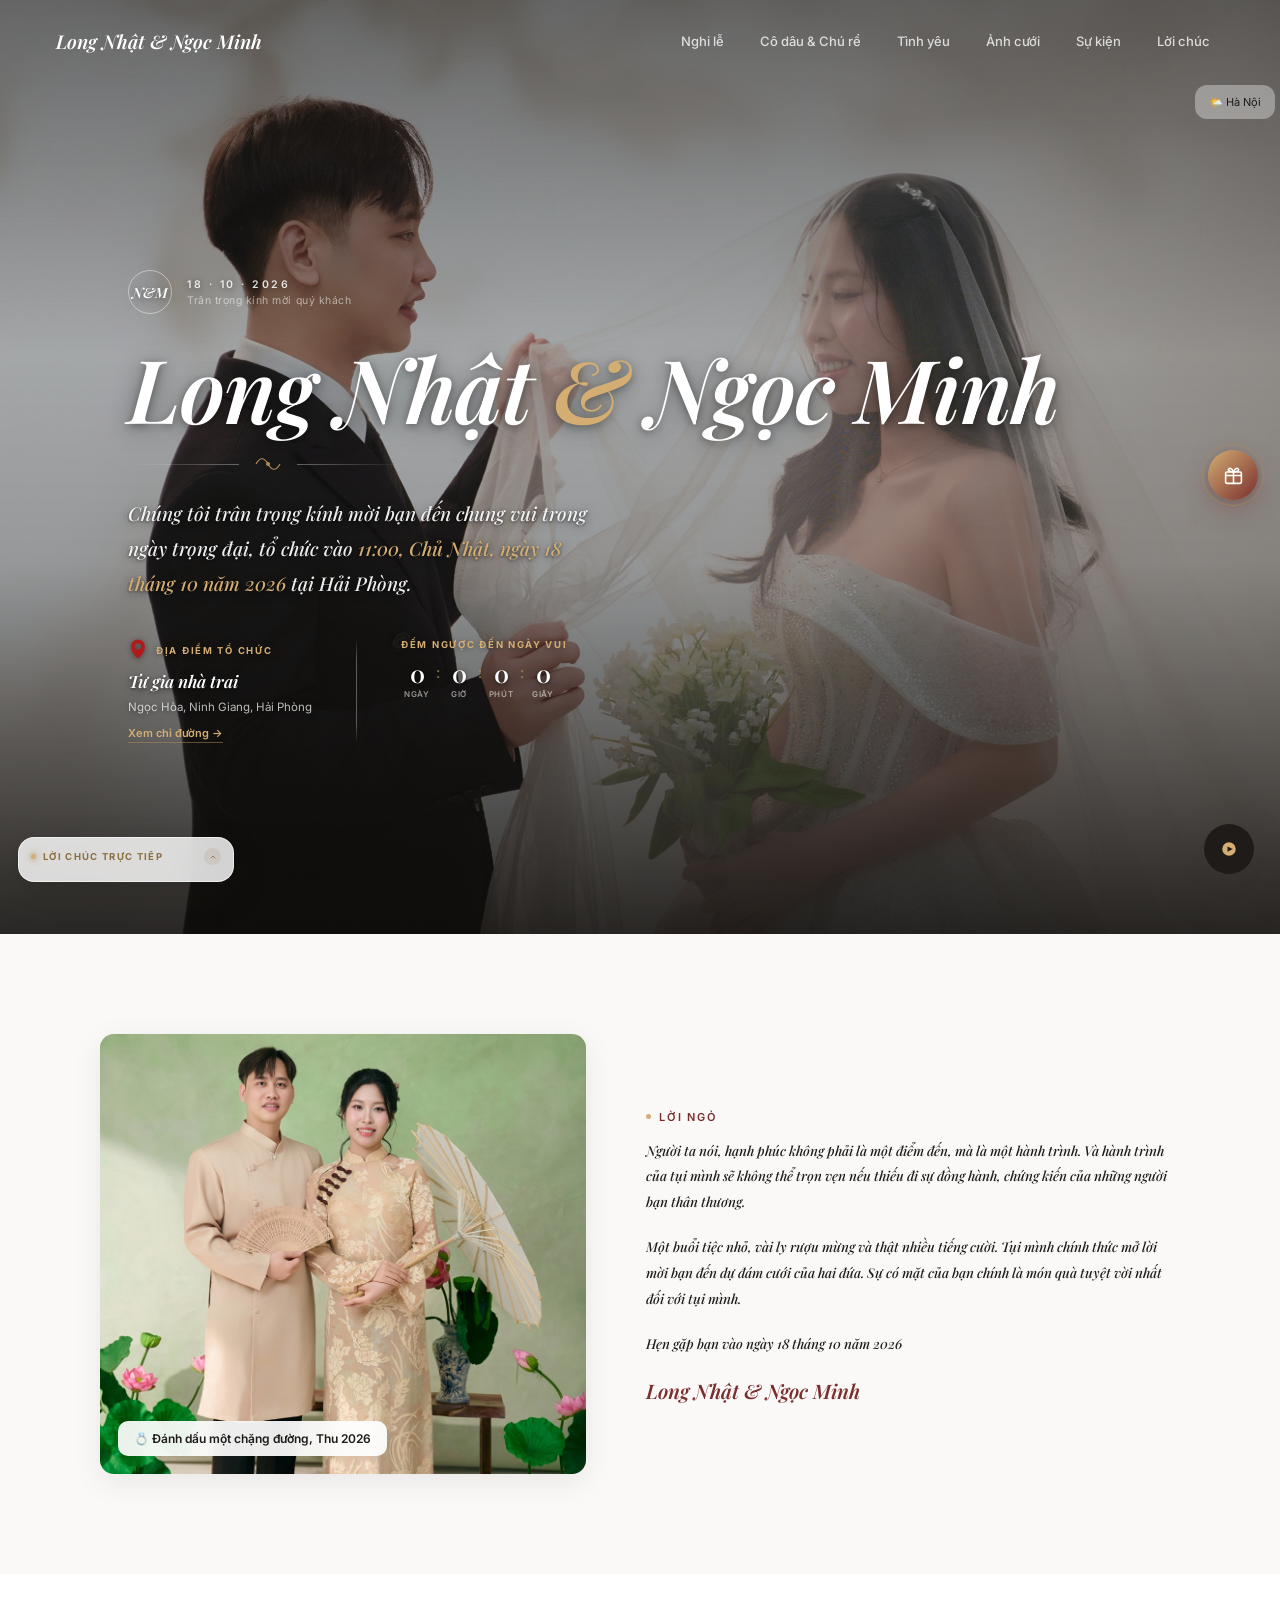
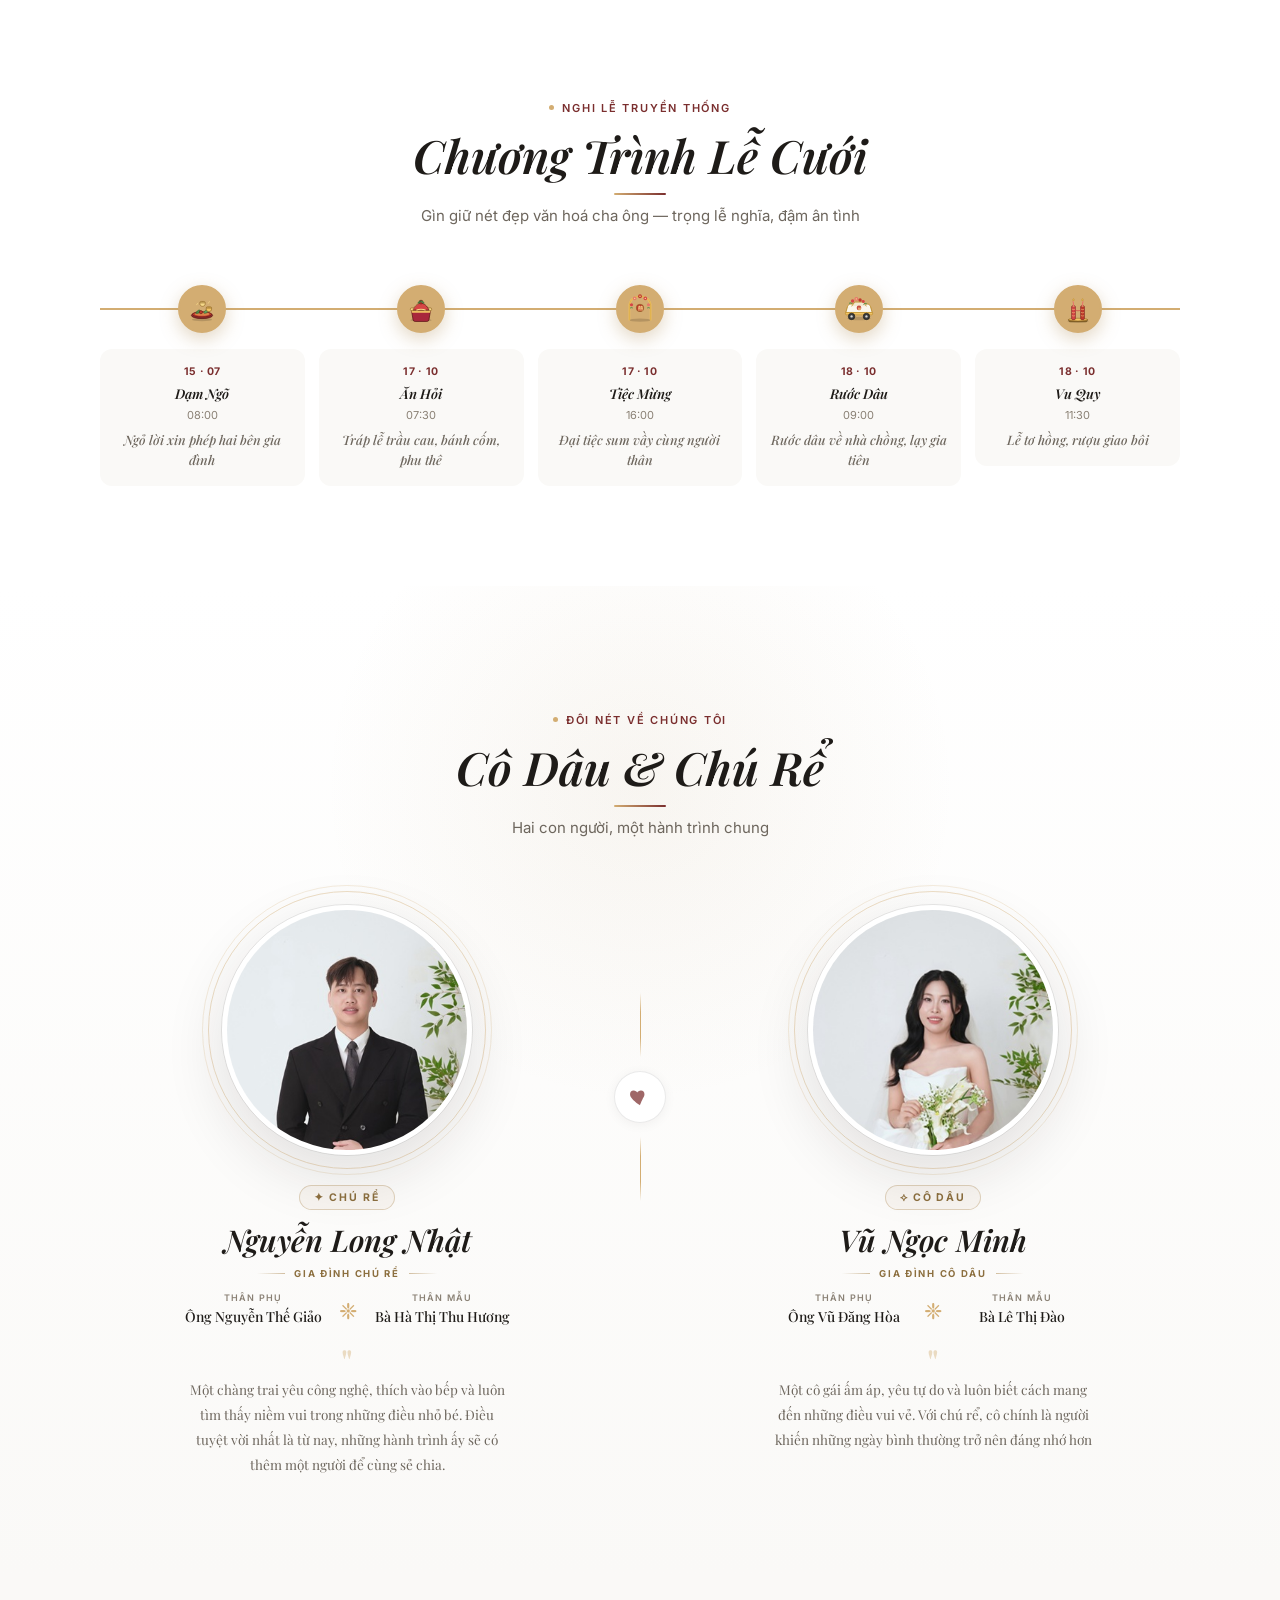
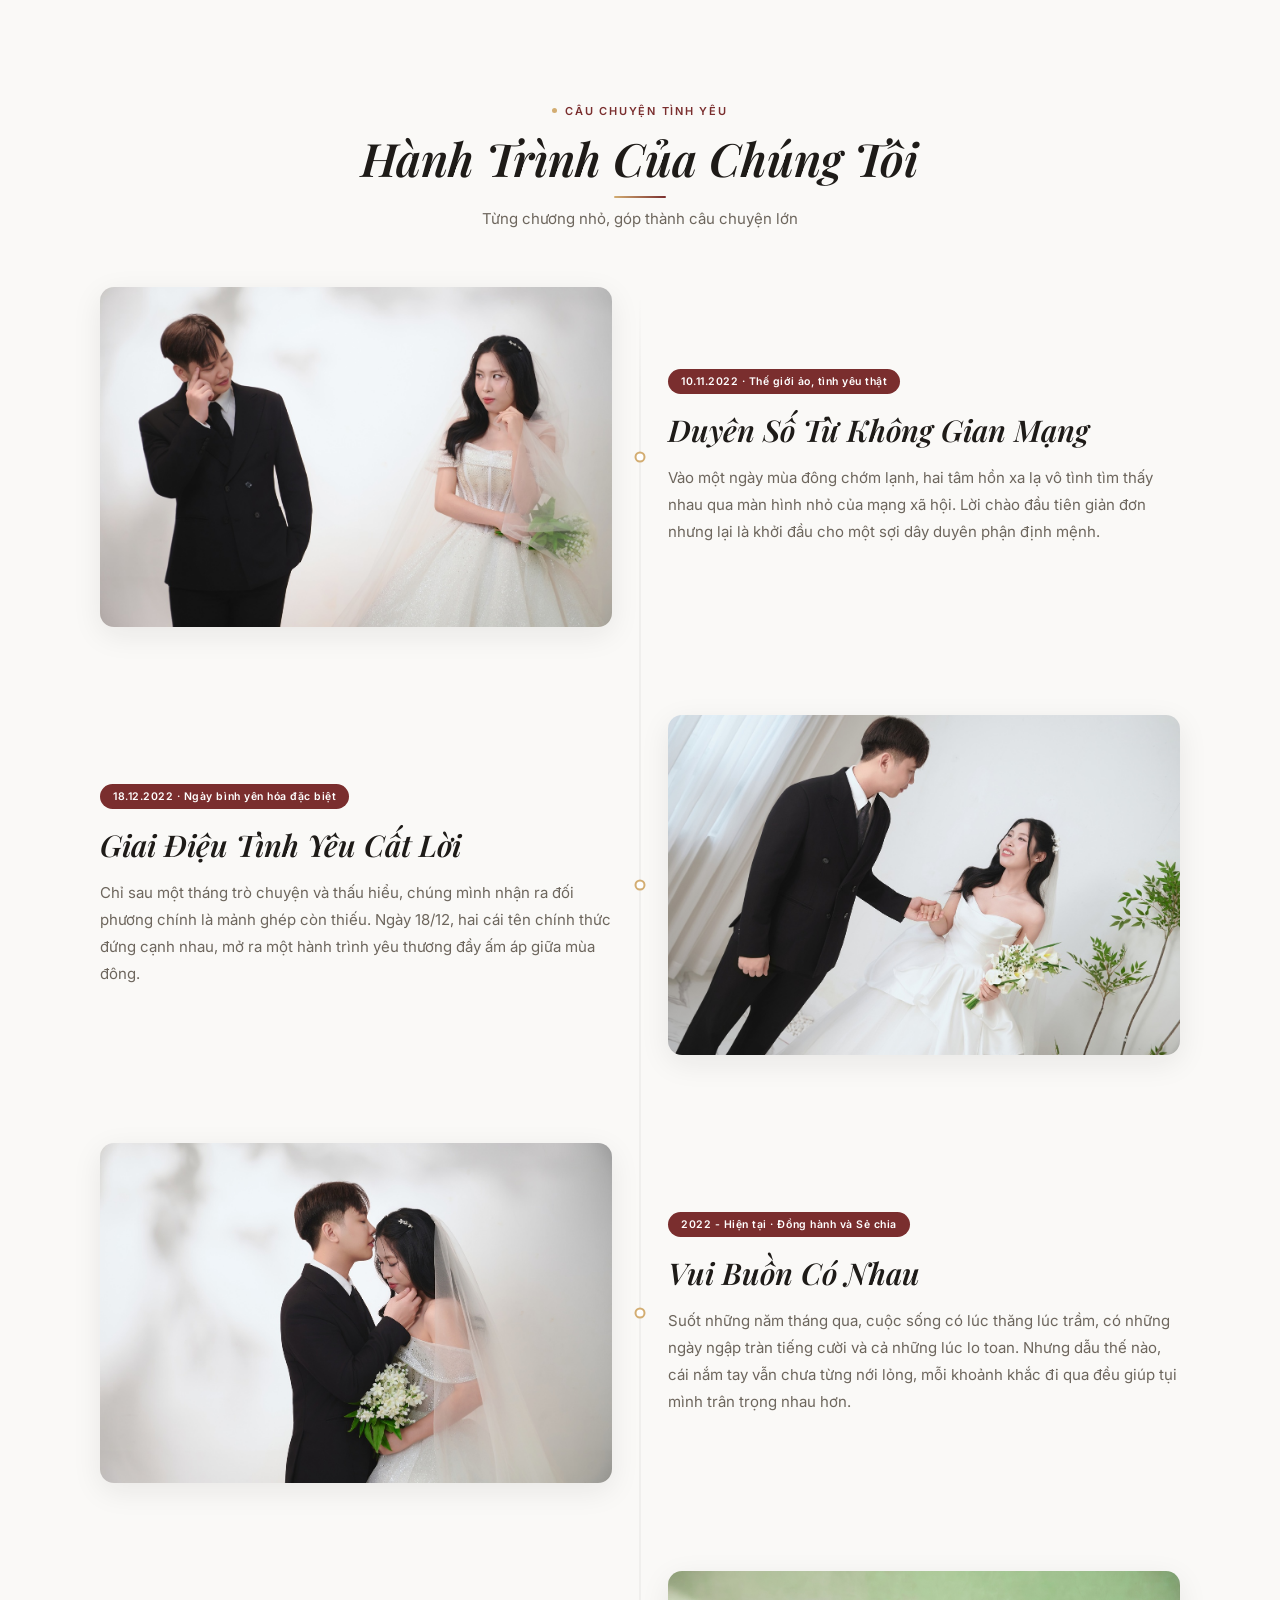
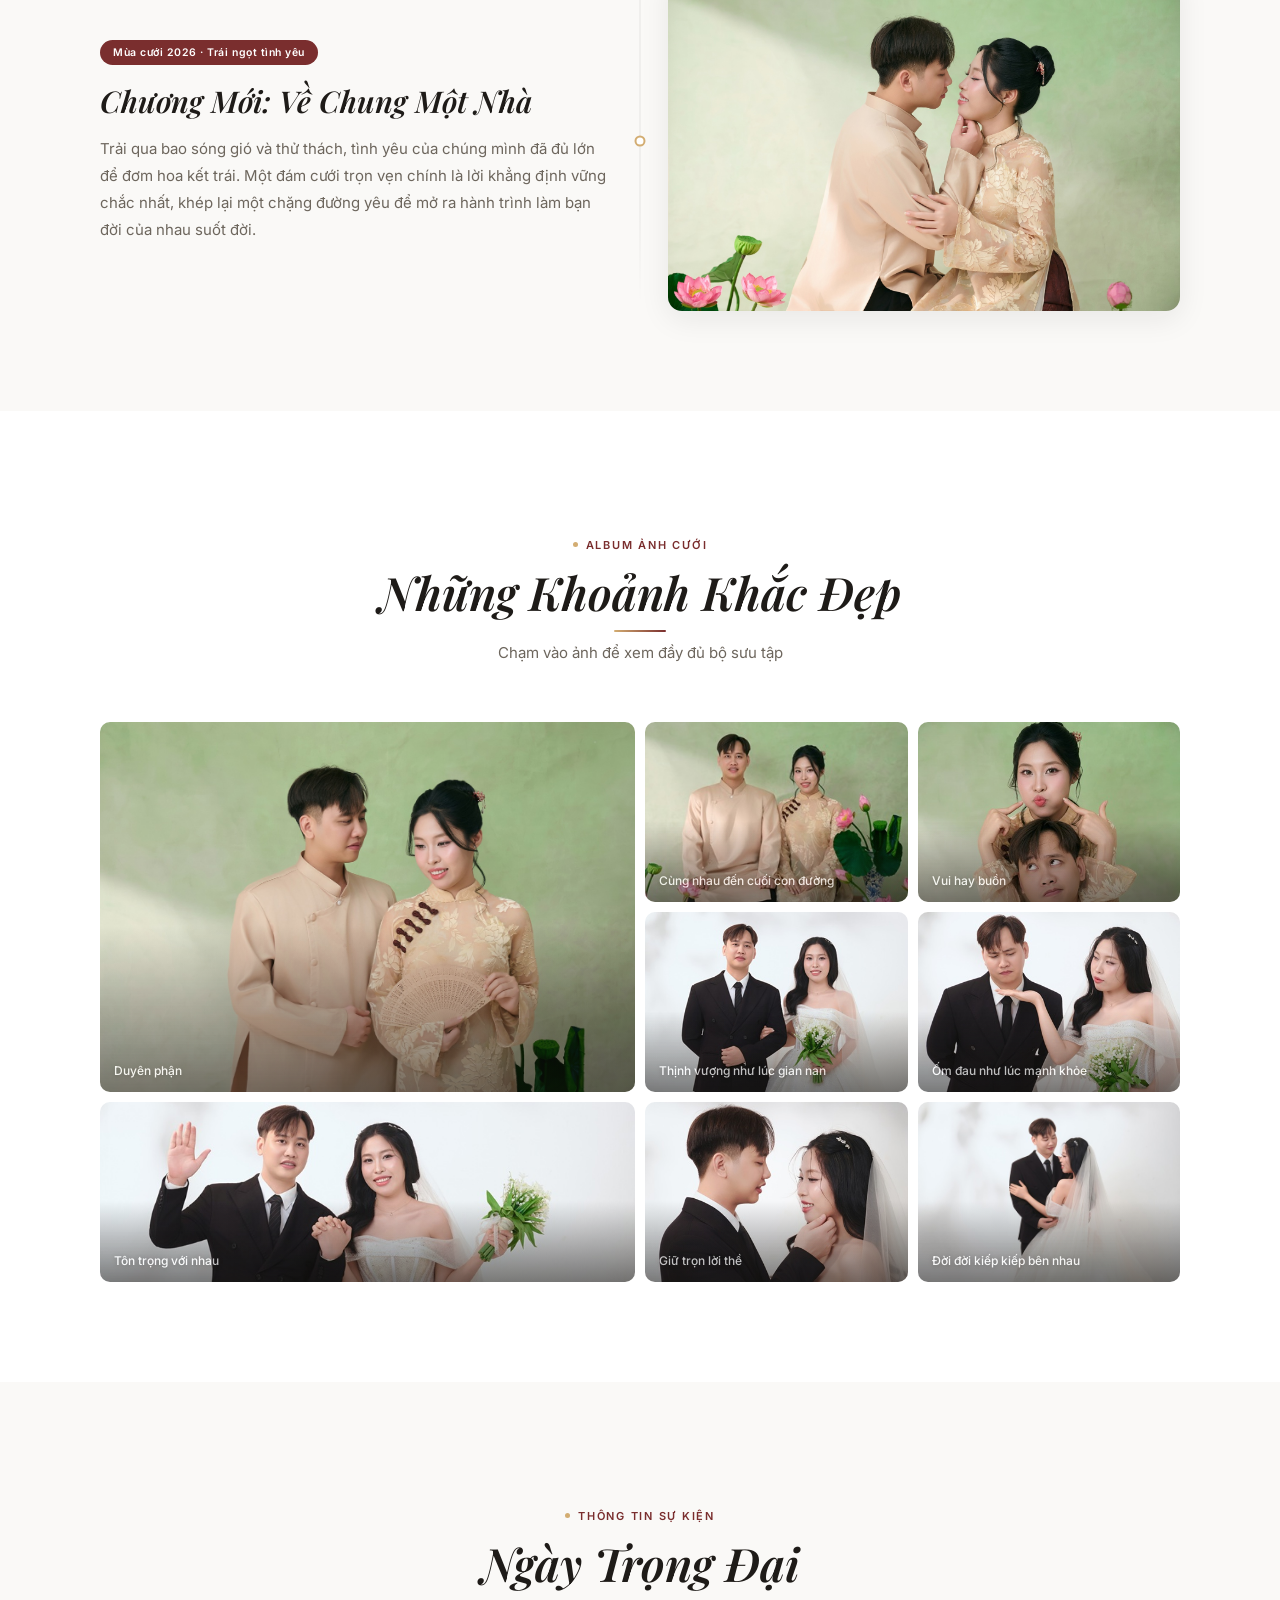
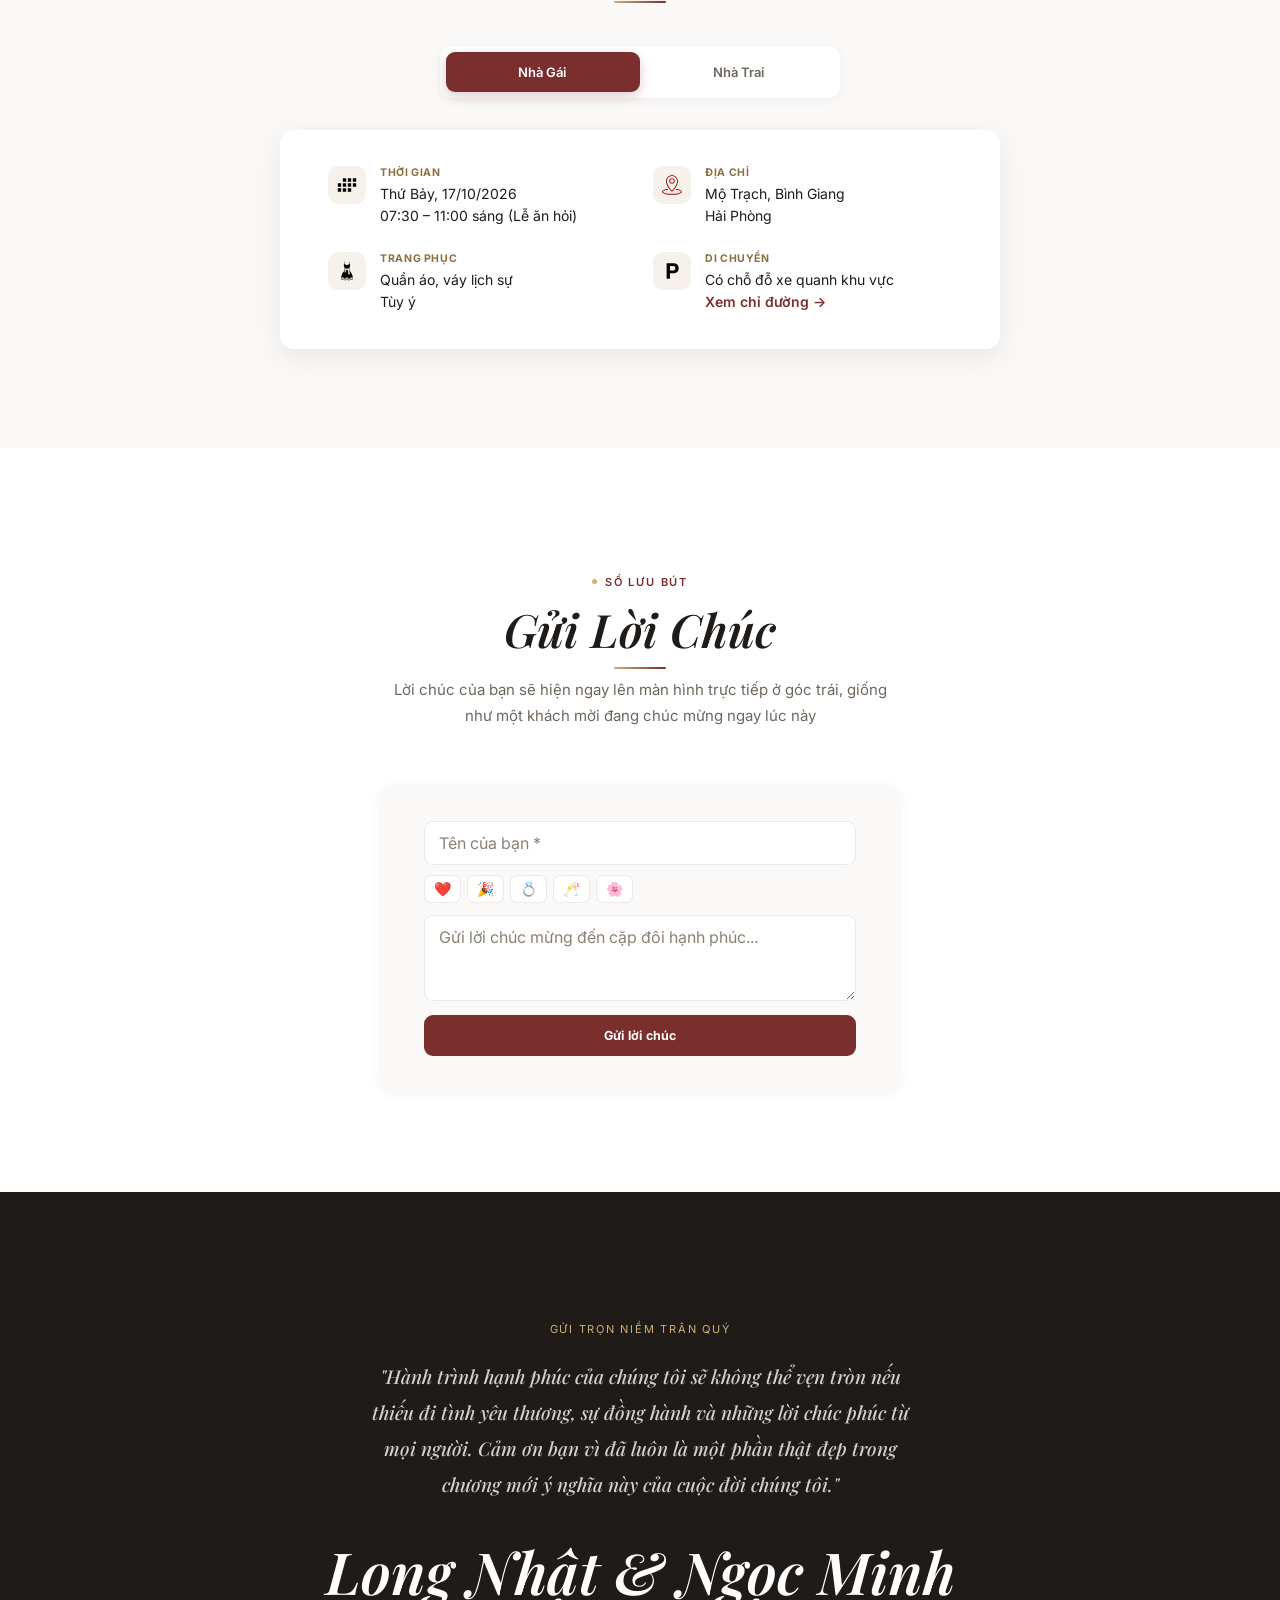
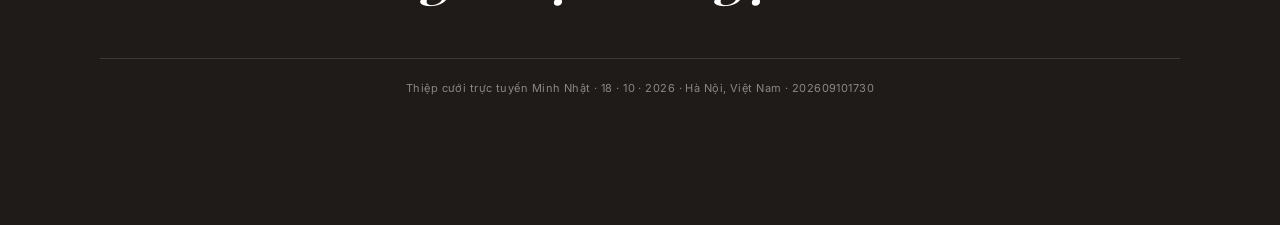
==== NhatMinh/index.html @ 272de792 "nhatnl-updated" ====
<!DOCTYPE html>
<html lang="vi">

<head>
  <meta charset="UTF-8">
  <meta name="viewport" content="width=device-width, initial-scale=1.0">
  <title>Thiệp Cưới Long Nhật & Ngọc Minh · 18.10.2026</title>

  <!-- ══ SEO CƠ BẢN ══ -->
  <meta name="description"
    content="Trân trọng kính mời bạn đến chung vui cùng Long Nhật & Ngọc Minh trong ngày cưới Chủ Nhật, 18/10/2026 tại Ngọc Hòa, Ninh Giang, Hải Phòng. Xem thiệp mời, chương trình lễ cưới và gửi lời chúc mừng ngay tại đây.">
  <meta name="keywords"
    content="thiệp cưới online, thiệp mời cưới, đám cưới Long Nhật Ngọc Minh, wedding invitation, thiệp cưới điện tử">
  <meta name="author" content="Long Nhật & Ngọc Minh">
  <meta name="robots" content="index, follow">
  <link rel="canonical" href="https://longnhat1206.github.io/wedding/NhatMinh/index.html">

  <!-- ══ OPEN GRAPH — Facebook, Messenger, Zalo, nhóm chat đọc các thẻ này để hiện ảnh + tiêu đề khi dán link ══ -->
  <meta property="og:type" content="website">
  <meta property="og:url" content="https://longnhat1206.github.io/wedding/NhatMinh/index.html">
  <meta property="og:site_name" content="Thiệp Cưới Long Nhật & Ngọc Minh">
  <meta property="og:locale" content="vi_VN">
  <meta property="og:title" content="Thiệp Cưới Long Nhật & Ngọc Minh · 18.10.2026">
  <meta property="og:description"
    content="Trân trọng kính mời bạn đến chung vui cùng Long Nhật & Ngọc Minh, Chủ Nhật 18/10/2026 tại Ngọc Hòa, Ninh Giang, Hải Phòng. Bấm để xem thiệp mời và gửi lời chúc!">
  <meta property="og:image"
    content="https://longnhat1206.github.io/wedding/NhatMinh/assets/img/hero-img-wrap/img-original.jpg">
  <meta property="og:image:secure_url"
    content="https://longnhat1206.github.io/wedding/NhatMinh/assets/img/hero-img-wrap/img-original.jpg">
  <meta property="og:image:type" content="image/jpeg">
  <meta property="og:image:width" content="1200">
  <meta property="og:image:height" content="630">
  <meta property="og:image:alt" content="Long Nhật và Ngọc Minh">

  <!-- ══ TWITTER CARD (một số trình xem link cũng đọc thẻ này) ══ -->
  <meta name="twitter:card" content="summary_large_image">
  <meta name="twitter:title" content="Thiệp Cưới Long Nhật & Ngọc Minh · 18.10.2026">
  <meta name="twitter:description"
    content="Trân trọng kính mời bạn đến chung vui cùng Long Nhật & Ngọc Minh, Chủ Nhật 18/10/2026 tại Ngọc Hòa, Ninh Giang, Hải Phòng.">
  <meta name="twitter:image"
    content="https://longnhat1206.github.io/wedding/NhatMinh/assets/img/hero-img-wrap/img-original.jpg">

  <!-- ══ FAVICON / GIAO DIỆN THANH ĐỊA CHỈ ══ -->
  <link rel="icon" type="image/jpeg" href="assets/img/hero-img-wrap/img-original.jpg">
  <link rel="apple-touch-icon" href="assets/img/hero-img-wrap/img-original.jpg">
  <meta name="theme-color" content="#7A2E2E">
  <meta name="apple-mobile-web-app-title" content="Thiệp Cưới Long Nhật & Ngọc Minh">

  <!-- ══ DỮ LIỆU CÓ CẤU TRÚC — giúp Google hiểu đây là sự kiện cưới, dễ được tìm thấy hơn ══ -->
  <script type="application/ld+json">
  {
    "@context": "https://schema.org",
    "@type": "Event",
    "name": "Đám cưới Long Nhật & Ngọc Minh",
    "startDate": "2026-10-18T18:00:00+07:00",
    "endDate": "2026-10-18T21:30:00+07:00",
    "eventAttendanceMode": "https://schema.org/OfflineEventAttendanceMode",
    "eventStatus": "https://schema.org/EventScheduled",
    "location": {
      "@type": "Place",
      "name": "Tư gia nhà trai",
      "address": {
        "@type": "PostalAddress",
        "addressLocality": "Ngọc Hòa, Ninh Giang",
        "addressRegion": "Hải Phòng",
        "addressCountry": "VN"
      }
    },
    "image": ["https://longnhat1206.github.io/wedding/NhatMinh/assets/img/hero-img-wrap/img-original.jpg"],
    "description": "Trân trọng kính mời bạn đến chung vui cùng Long Nhật & Ngọc Minh trong ngày cưới.",
    "organizer": {
      "@type": "Person",
      "name": "Long Nhật & Ngọc Minh"
    }
  }
  </script>

  <link
    href="https://fonts.googleapis.com/css2?family=Inter:wght@300;400;500;600;700;800&family=Playfair+Display:ital,wght@0,500;0,600;1,500;1,600&display=swap"
    rel="stylesheet">
  <style>
    :root {
      --white: #FFFFFF;
      --bg: #FAF9F7;
      /* soft off-white app background */
      --card: #FFFFFF;
      --ink: #1E1B18;
      /* near-black warm ink */
      --gray: #6D665D;
      --gray-light: #8A8175;
      --gold: #d3ad72;
      /* premium gold accent */
      --gold-deep: #8C6F3F;
      --wine: #7A2E2E;
      /* deep burgundy — primary CTA/accent */
      --wine-deep: #5E2222;
      --line: rgba(30, 27, 24, .09);
      --shadow-sm: 0 2px 12px rgba(30, 27, 24, .05);
      --shadow-md: 0 8px 30px rgba(30, 27, 24, .08);
      --shadow-lg: 0 20px 60px rgba(30, 27, 24, .12);
      --radius: 14px;
      --ff-body: 'Inter', sans-serif;
      --ff-head: 'Playfair Display', serif;
      --ff-quote: 'Playfair Display', serif;
    }

    *,
    *::before,
    *::after {
      box-sizing: border-box;
      margin: 0;
      padding: 0;
    }

    html {
      scroll-behavior: smooth;
    }

    body {
      background: var(--bg);
      color: var(--ink);
      font-family: var(--ff-body);
      overflow-x: hidden;
      -webkit-font-smoothing: antialiased;
    }

    @media (prefers-reduced-motion:reduce) {

      *,
      *::before,
      *::after {
        animation-duration: .01ms !important;
        animation-iteration-count: 1 !important;
        transition-duration: .01ms !important;
        scroll-behavior: auto !important;
      }
    }

    img {
      max-width: 100%;
      display: block;
    }

    a {
      color: inherit;
    }

    /* ══ LOADER ══ */
    #loader {
      position: fixed;
      inset: 0;
      z-index: 10000;
      background: radial-gradient(circle at 50% 42%, #2a2118 0%, var(--ink) 72%);
      display: flex;
      flex-direction: column;
      align-items: center;
      justify-content: center;
      gap: 22px;
      transition: opacity 1s cubic-bezier(.16, 1, .3, 1), transform 1s cubic-bezier(.16, 1, .3, 1);
    }

    #loader.done {
      opacity: 0;
      transform: scale(1.06);
      pointer-events: none;
    }

    .loader-ring {
      position: relative;
      width: 112px;
      height: 112px;
      display: flex;
      align-items: center;
      justify-content: center;
    }

    .loader-ring svg {
      position: absolute;
      inset: 0;
      width: 100%;
      height: 100%;
      transform: rotate(-90deg);
    }

    .loader-ring circle {
      fill: none;
      stroke-width: 1;
    }

    .loader-ring .lr-bg {
      stroke: rgba(255, 255, 255, .12);
    }

    .loader-ring .lr-fg {
      stroke: var(--gold);
      stroke-linecap: round;
      stroke-dasharray: 308;
      stroke-dashoffset: 308;
      animation: lrfill 1.9s cubic-bezier(.4, 0, .2, 1) forwards;
    }

    @keyframes lrfill {
      to {
        stroke-dashoffset: 0;
      }
    }

    .loader-mono {
      font-family: var(--ff-body);
      font-size: 10.5px;
      letter-spacing: .34em;
      text-transform: uppercase;
      color: rgba(255, 255, 255, .42);
      opacity: 0;
      animation: loaderfade .9s ease .5s forwards;
    }

    .loader-title {
      font-family: var(--ff-head);
      font-style: italic;
      font-weight: 600;
      font-size: 27px;
      color: #fff;
      letter-spacing: .01em;
      opacity: 0;
      animation: loaderfade .9s ease .15s forwards;
    }

    @keyframes loaderfade {
      from {
        opacity: 0;
        transform: translateY(7px)
      }

      to {
        opacity: 1;
        transform: none
      }
    }

    /* ══ SCROLL PROGRESS ══ */
    #scroll-bar {
      position: fixed;
      top: 0;
      left: 0;
      right: 0;
      height: 3px;
      z-index: 1000;
    }

    #scroll-fill {
      height: 100%;
      width: 0;
      background: linear-gradient(to right, var(--wine), var(--gold));
    }

    /* ══ NAVBAR ══ */
    #navbar {
      position: fixed;
      top: 3px;
      left: 0;
      right: 0;
      z-index: 450;
      height: 76px;
      display: flex;
      align-items: center;
      justify-content: space-between;
      padding: 0 clamp(20px, 5vw, 56px);
      transition: all .35s cubic-bezier(.16, 1, .3, 1);
    }

    #navbar.scrolled {
      background: rgba(250, 249, 247, .22);
      backdrop-filter: blur(10px) saturate(140%);
      box-shadow: 0 1px 0 rgba(30, 27, 24, .05);
      height: 68px;
    }

    .nav-logo {
      text-decoration: none;
      font-family: var(--ff-head);
      font-style: italic;
      font-weight: 600;
      font-size: 19px;
      color: #fff;
      transition: color .3s;
    }

    #navbar.scrolled .nav-logo {
      color: var(--ink);
    }

    .nav-links {
      display: flex;
      gap: 8px;
      align-items: center;
    }

    .nav-link {
      font-family: var(--ff-body);
      font-size: 13px;
      font-weight: 500;
      color: rgba(255, 255, 255, .78);
      text-decoration: none;
      padding: 9px 14px;
      border-radius: 8px;
      transition: all .25s;
    }

    #navbar.scrolled .nav-link {
      color: var(--gray);
    }

    .nav-link:hover {
      background: rgba(255, 255, 255, .12);
      color: #fff;
    }

    #navbar.scrolled .nav-link:hover {
      background: var(--line);
      color: var(--ink);
    }

    .nav-cta {
      padding: 10px 20px;
      background: var(--wine);
      border-radius: 8px;
      color: #fff !important;
      font-size: 13px;
      font-weight: 600;
      text-decoration: none;
      transition: all .25s;
      box-shadow: 0 4px 14px rgba(122, 46, 46, .3);
    }

    .nav-cta:hover {
      background: var(--wine-deep);
      transform: translateY(-1px);
    }

    .nav-burger {
      display: none;
      background: none;
      border: none;
      cursor: pointer;
      flex-direction: column;
      gap: 5px;
      padding: 8px;
    }

    .nav-burger span {
      display: block;
      width: 20px;
      height: 2px;
      background: #fff;
      border-radius: 2px;
      transition: background .3s;
    }

    #navbar.scrolled .nav-burger span {
      background: var(--ink);
    }

    @media(max-width:900px) {
      .nav-links {
        display: none;
      }

      .nav-burger {
        display: flex;
      }
    }

    /* ══ MOBILE MENU ══ */
    #mmenu {
      position: fixed;
      inset: 0;
      z-index: 900;
      background: var(--ink);
      display: flex;
      align-items: center;
      justify-content: center;
      opacity: 0;
      pointer-events: none;
      transition: opacity .4s;
    }

    #mmenu.open {
      opacity: 1;
      pointer-events: all;
    }

    #mmenu.open .mi {
      opacity: 1;
      transform: none;
    }

    .mm-x {
      position: absolute;
      top: 22px;
      right: 24px;
      width: 42px;
      height: 42px;
      border-radius: 8px;
      background: rgba(255, 255, 255, .08);
      border: none;
      color: #fff;
      font-size: 18px;
      cursor: pointer;
    }

    .mm-list {
      list-style: none;
      text-align: center;
    }

    .mi {
      opacity: 0;
      transform: translateY(14px);
      transition: opacity .45s ease, transform .45s ease;
    }

    .mi:nth-child(n) {
      transition-delay: calc(var(--i, 0)*.05s);
    }

    .mi a {
      font-family: var(--ff-head);
      font-style: italic;
      font-weight: 500;
      font-size: clamp(24px, 5vw, 38px);
      color: rgba(255, 255, 255, .7);
      text-decoration: none;
      line-height: 2;
      display: inline-block;
    }

    .mi a:hover {
      color: var(--gold);
    }

    /* ══ MUSIC ══ */
    #music-btn {
      position: fixed;
      bottom: 26px;
      right: 26px;
      z-index: 500;
      width: 50px;
      height: 50px;
      border-radius: 50%;
      background: var(--ink);
      border: none;
      cursor: pointer;
      display: flex;
      align-items: center;
      justify-content: center;
      box-shadow: var(--shadow-lg);
      transition: transform .3s;
    }

    #music-btn:hover {
      transform: scale(1.07);
    }

    #music-btn svg {
      width: 18px;
      height: 18px;
      fill: var(--gold);
    }

    #music-btn.playing svg {
      animation: musicspin 5s linear infinite;
    }

    @keyframes musicspin {
      from {
        transform: rotate(0deg);
      }

      to {
        transform: rotate(360deg);
      }
    }

    /* ══ REVEAL ══ */
    [data-reveal] {
      opacity: 0;
      will-change: opacity, transform;
      transition: opacity .85s cubic-bezier(.16, 1, .3, 1), transform .85s cubic-bezier(.16, 1, .3, 1);
    }

    [data-reveal="up"] {
      transform: translateY(28px);
    }

    [data-reveal="left"] {
      transform: translateX(-26px);
    }

    [data-reveal="right"] {
      transform: translateX(26px);
    }

    [data-reveal="scale"] {
      transform: scale(.95);
    }

    [data-reveal].revealed {
      opacity: 1;
      transform: none;
    }

    /* ══ HERO ══ */
    #hero {
      min-height: 100vh;
      min-height: 100dvh;
      position: relative;
      display: flex;
      align-items: flex-end;
      overflow: hidden;
    }

    .hero-img-wrap {
      position: absolute;
      inset: 0;
      overflow: hidden;
    }

    .hero-img-wrap img {
      width: 100%;
      height: 100%;
      object-fit: cover;
      object-position: 50% 50%;
      animation: kenburns 24s ease-in-out infinite alternate;
      will-change: transform;
      transform-origin: 50% 50%;
      backface-visibility: hidden;
      image-rendering: auto;
    }

    @keyframes kenburns {
      from {
        transform: scale(1.02) translate(0, 0)
      }

      to {
        transform: scale(1.08) translate(-0.6%, -0.6%)
      }
    }

    .hero-scrim {
      position: absolute;
      inset: 0;
      background: linear-gradient(180deg, rgba(15, 13, 11, .62) 0%, rgba(15, 13, 11, .34) 38%, rgba(15, 13, 11, .4) 60%, rgba(15, 13, 11, .88) 100%);
    }

    .hero-content {
      position: relative;
      z-index: 2;
      width: 100%;
      max-width: 1180px;
      margin: 0 auto;
      padding: 150px clamp(24px, 6vw, 72px) 90px;
    }

    /* Monogram mark — replaces generic pill badge with an editorial signature */
    .hero-mark {
      display: flex;
      align-items: center;
      gap: 15px;
      margin-bottom: 30px;
    }

    .hero-mark-ring {
      width: 44px;
      height: 44px;
      border-radius: 50%;
      border: 1px solid rgba(255, 255, 255, .45);
      display: flex;
      align-items: center;
      justify-content: center;
      font-family: var(--ff-head);
      font-style: italic;
      font-weight: 600;
      font-size: 14px;
      color: #fff;
      text-shadow: 0 2px 8px rgba(0, 0, 0, .5);
      flex-shrink: 0;
    }

    .hero-mark-text {
      display: flex;
      flex-direction: column;
      gap: 3px;
    }

    .hero-mark-date {
      font-family: var(--ff-body);
      font-size: 10.5px;
      font-weight: 600;
      letter-spacing: .24em;
      text-transform: uppercase;
      color: rgba(255, 255, 255, .85);
      text-shadow: 0 1px 6px rgba(0, 0, 0, .5);
    }

    .hero-mark-loc {
      font-family: var(--ff-body);
      font-size: 10.5px;
      color: rgba(255, 255, 255, .55);
      letter-spacing: .05em;
    }

    .hero-names {
      font-family: var(--ff-head);
      font-style: italic;
      font-weight: 600;
      font-size: clamp(44px, 7.6vw, 88px);
      color: #fff;
      line-height: 1;
      letter-spacing: -.01em;
      margin-bottom: 24px;
      text-shadow: 0 4px 24px rgba(0, 0, 0, .4), 0 2px 8px rgba(0, 0, 0, .35);
    }

    .hero-names .amp {
      color: var(--gold);
    }

    /* Ornamental divider */
    .hero-ornament {
      display: flex;
      align-items: center;
      gap: 16px;
      max-width: 280px;
      margin-bottom: 24px;
    }

    .hero-ornament::before,
    .hero-ornament::after {
      content: '';
      flex: 1;
      height: 1px;
      background: linear-gradient(to right, transparent, rgba(255, 255, 255, .35));
    }

    .hero-ornament::after {
      background: linear-gradient(to left, transparent, rgba(255, 255, 255, .35));
    }

    .hero-ornament svg {
      flex-shrink: 0;
    }

    .hero-invite {
      font-family: var(--ff-quote);
      font-style: italic;
      font-weight: 500;
      font-size: clamp(16px, 1.7vw, 19px);
      color: rgba(255, 255, 255, .92);
      max-width: 480px;
      line-height: 1.85;
      text-shadow: 0 2px 10px rgba(0, 0, 0, .55), 0 1px 3px rgba(0, 0, 0, .5);
    }

    .hero-invite strong {
      color: var(--gold);
      font-weight: 500;
    }

    /* Venue + countdown info strip — slim, borderless, sits directly on the photo */
    .hero-info {
      position: relative;
      z-index: 3;
      display: flex;
      gap: 44px;
      align-items: flex-start;
      flex-wrap: wrap;
      margin-top: 38px;
    }

    .hero-info-divider {
      width: 1px;
      align-self: stretch;
      background: linear-gradient(to bottom, transparent, rgba(255, 255, 255, .32) 20%, rgba(255, 255, 255, .32) 80%, transparent);
    }

    .venue-card {
      background: transparent;
      padding: 0;
      display: flex;
      flex-direction: column;
      gap: 7px;
    }

    .venue-top {
      display: flex;
      align-items: center;
      gap: 8px;
      margin-bottom: 1px;
    }

    .venue-ico {
      font-size: 12px;
      opacity: .9;
      filter: drop-shadow(0 1px 3px rgba(0, 0, 0, .5));
    }

    .venue-label {
      font-family: var(--ff-body);
      font-size: 9.5px;
      font-weight: 700;
      letter-spacing: .18em;
      text-transform: uppercase;
      color: var(--gold);
      text-shadow: 0 1px 6px rgba(0, 0, 0, .5);
    }

    .venue-name {
      font-family: var(--ff-head);
      font-style: italic;
      font-weight: 600;
      font-size: 17px;
      color: #fff;
      line-height: 1.32;
      text-shadow: 0 2px 10px rgba(0, 0, 0, .55), 0 1px 3px rgba(0, 0, 0, .5);
    }

    .venue-addr {
      font-family: var(--ff-body);
      font-size: 11.5px;
      color: rgba(255, 255, 255, .72);
      line-height: 1.55;
      text-shadow: 0 1px 6px rgba(0, 0, 0, .5);
    }

    .venue-map {
      display: inline-flex;
      align-items: center;
      gap: 5px;
      font-family: var(--ff-body);
      font-size: 11px;
      font-weight: 600;
      color: var(--gold);
      text-decoration: none;
      margin-top: 2px;
      width: fit-content;
      padding-bottom: 2px;
      border-bottom: 1px solid rgba(176, 141, 87, .5);
      transition: border-color .2s, color .2s;
    }

    .venue-map:hover {
      border-bottom-color: #fff;
      color: #fff;
    }

    .count-card {
      background: transparent;
      padding: 0;
      display: flex;
      flex-direction: column;
      gap: 11px;
    }

    .count-title {
      font-family: var(--ff-body);
      font-size: 9.5px;
      font-weight: 700;
      letter-spacing: .18em;
      text-transform: uppercase;
      color: var(--gold);
      text-shadow: 0 1px 6px rgba(0, 0, 0, .5);
    }

    .count-row {
      display: flex;
      align-items: baseline;
      gap: 3px;
    }

    .count-unit {
      display: flex;
      flex-direction: column;
      align-items: center;
      min-width: 32px;
    }

    .count-num {
      font-family: var(--ff-head);
      font-weight: 600;
      font-size: clamp(19px, 2.2vw, 24px);
      color: #fff;
      line-height: 1;
      text-shadow: 0 2px 10px rgba(0, 0, 0, .55), 0 1px 3px rgba(0, 0, 0, .5);
      transition: opacity .25s;
    }

    .count-num.flip {
      animation: countflip .5s ease;
    }

    @keyframes countflip {
      0% {
        opacity: 0;
        transform: translateY(6px)
      }

      100% {
        opacity: 1;
        transform: none
      }
    }

    .count-lbl {
      font-family: var(--ff-body);
      font-size: 8px;
      font-weight: 600;
      letter-spacing: .09em;
      text-transform: uppercase;
      color: rgba(255, 255, 255, .55);
      margin-top: 4px;
    }

    .count-colon {
      font-family: var(--ff-head);
      font-weight: 600;
      font-size: 15px;
      color: rgba(176, 141, 87, .65);
      align-self: flex-start;
      margin-top: 1px;
    }

    @media(max-width:760px) {
      .hero-info {
        flex-direction: column;
        gap: 24px;
      }

      .hero-info-divider {
        width: 64px;
        height: 1px;
        align-self: flex-start;
        background: linear-gradient(to right, rgba(176, 141, 87, .4), transparent);
      }
    }

    /* ══ SECTION BASE ══ */
    section {
      padding: 120px clamp(20px, 5vw, 56px) 100px;
    }

    section.tight-top {
      padding-top: 100px;
    }

    .container {
      max-width: 1080px;
      margin: 0 auto;
    }

    .container-narrow {
      max-width: 720px;
      margin: 0 auto;
    }

    .eyebrow {
      display: inline-flex;
      align-items: center;
      gap: 8px;
      font-family: var(--ff-body);
      font-size: 11px;
      font-weight: 600;
      letter-spacing: .16em;
      text-transform: uppercase;
      color: var(--wine);
      margin-bottom: 14px;
    }

    .eyebrow .dot {
      width: 5px;
      height: 5px;
      border-radius: 50%;
      background: var(--gold);
    }

    .sec-title {
      font-family: var(--ff-head);
      font-style: italic;
      font-weight: 600;
      font-size: clamp(28px, 4vw, 46px);
      color: var(--ink);
      line-height: 1.15;
      margin-bottom: 22px;
      position: relative;
    }

    .sec-desc {
      font-family: var(--ff-body);
      font-size: 15px;
      color: var(--gray);
      max-width: 520px;
      line-height: 1.7;
    }

    .sec-head {
      margin-bottom: 56px;
    }

    .sec-head.center {
      text-align: center;
    }

    .sec-head.center .sec-desc {
      margin-left: auto;
      margin-right: auto;
    }

    .sec-head.center .sec-title::after {
      content: '';
      position: absolute;
      bottom: -14px;
      left: 50%;
      transform: translateX(-50%);
      width: 52px;
      height: 2px;
      background: linear-gradient(to right, var(--gold), var(--wine));
      border-radius: 2px;
    }

    .sec-head:not(.center) .sec-title::after {
      content: '';
      position: absolute;
      bottom: -14px;
      left: 2px;
      width: 44px;
      height: 2px;
      background: linear-gradient(to right, var(--gold), var(--wine));
      border-radius: 2px;
    }

    /* ══ INTRO ══ */
    #intro {
      background: var(--bg);
    }

    .intro-grid {
      display: grid;
      grid-template-columns: 1fr 1.1fr;
      gap: 60px;
      align-items: center;
    }

    .intro-photo {
      position: relative;
      border-radius: var(--radius);
      overflow: hidden;
      box-shadow: var(--shadow-md);
    }

    .intro-photo img {
      width: 100%;
      height: 440px;
      object-fit: cover;
      object-position: 50% 50%;
    }

    .intro-badge {
      position: absolute;
      bottom: 18px;
      left: 18px;
      background: rgba(255, 255, 255, .92);
      backdrop-filter: blur(8px);
      border-radius: 10px;
      padding: 10px 16px;
      font-family: var(--ff-body);
      font-size: 12px;
      font-weight: 600;
      color: var(--ink);
      box-shadow: var(--shadow-sm);
    }

    .intro-text p {
      font-family: var(--ff-quote);
      font-style: italic;
      font-weight: 500;
      font-size: 13.5px;
      line-height: 1.9;
      color: var(--ink);
      margin-bottom: 20px;
    }

    .intro-sig {
      font-family: var(--ff-head);
      font-style: italic;
      font-weight: 600;
      font-size: 20px;
      color: var(--wine);
    }

    @media(max-width:820px) {
      .intro-grid {
        grid-template-columns: 1fr;
      }
    }

    /* ══ STEPPER (nghi lễ) ══ */
    #programme {
      background: var(--white);
    }

    .stepper {
      position: relative;
    }

    .stepper-line {
      position: absolute;
      top: 23px;
      left: 0;
      right: 0;
      height: 2px;
      background: var(--line);
    }

    .stepper-line-fill {
      position: absolute;
      top: 0;
      left: 0;
      height: 100%;
      width: 0;
      background: var(--gold);
      transition: width 1.4s cubic-bezier(.16, 1, .3, 1);
    }

    .stepper-track {
      display: grid;
      grid-template-columns: repeat(5, 1fr);
      gap: 14px;
      position: relative;
    }

    .step {
      display: flex;
      flex-direction: column;
      align-items: center;
      text-align: center;
    }

    .step-dot {
      width: 48px;
      height: 48px;
      border-radius: 50%;
      background: var(--white);
      border: 2px solid var(--line);
      display: flex;
      align-items: center;
      justify-content: center;
      font-size: 19px;
      position: relative;
      z-index: 2;
      margin-bottom: 16px;
      transition: all .3s;
    }

    .step.active .step-dot {
      border-color: var(--gold);
      background: var(--gold);
      box-shadow: 0 6px 18px rgba(176, 141, 87, .35);
    }

    .step-card {
      background: var(--bg);
      border-radius: 12px;
      padding: 16px 14px;
      width: 100%;
    }

    .step-date {
      font-family: var(--ff-body);
      font-size: 10.5px;
      font-weight: 700;
      letter-spacing: .06em;
      color: var(--wine);
      margin-bottom: 6px;
    }

    .step-name {
      font-family: var(--ff-head);
      font-style: italic;
      font-weight: 600;
      font-size: 13.5px;
      color: var(--ink);
      margin-bottom: 6px;
    }

    .step-time {
      font-family: var(--ff-body);
      font-size: 11px;
      color: var(--gray-light);
      margin-bottom: 8px;
    }

    .step-desc {
      font-family: var(--ff-quote);
      font-style: italic;
      font-weight: 500;
      font-size: 13px;
      color: var(--gray);
      line-height: 1.55;
    }

    @media(max-width:900px) {
      .stepper-track {
        grid-template-columns: 1fr;
        gap: 0;
      }

      .stepper-line {
        display: none;
      }

      .step {
        flex-direction: row;
        text-align: left;
        align-items: flex-start;
        gap: 16px;
        padding-bottom: 28px;
        position: relative;
      }

      .step:not(:last-child)::before {
        content: '';
        position: absolute;
        left: 23px;
        top: 48px;
        bottom: 0;
        width: 2px;
        background: var(--line);
      }

      .step-dot {
        margin-bottom: 0;
        flex-shrink: 0;
      }

      .step-card {
        flex: 1;
      }
    }

    /* ══ STORY ══ */
    #story {
      background: var(--bg);
      position: relative;
    }

    .story-timeline {
      position: relative;
    }

    .story-timeline::before {
      content: '';
      position: absolute;
      top: 8px;
      bottom: 8px;
      left: 50%;
      width: 1px;
      background: linear-gradient(to bottom, transparent, var(--line) 6%, var(--line) 94%, transparent);
      transform: translateX(-.5px);
    }

    .story-row {
      display: grid;
      grid-template-columns: 1fr 1fr;
      gap: 56px;
      align-items: center;
      margin-bottom: 88px;
      position: relative;
    }

    .story-row::before {
      content: '';
      position: absolute;
      top: 50%;
      left: 50%;
      width: 11px;
      height: 11px;
      border-radius: 50%;
      background: var(--white);
      border: 2px solid var(--gold);
      transform: translate(-50%, -50%);
      z-index: 2;
    }

    .story-row:last-child {
      margin-bottom: 0;
    }

    .story-row:nth-child(even) .story-media {
      order: 2;
    }

    .story-media {
      position: relative;
      border-radius: var(--radius);
      overflow: hidden;
      box-shadow: var(--shadow-md);
    }

    .story-media img {
      width: 100%;
      height: 340px;
      object-fit: cover;
      object-position: 50% 50%;
      transition: transform .7s cubic-bezier(.16, 1, .3, 1);
    }

    .story-media:hover img {
      transform: scale(1.05);
    }

    .story-tag {
      display: inline-flex;
      align-items: center;
      gap: 6px;
      background: var(--wine);
      color: #fff;
      font-family: var(--ff-body);
      font-size: 10.5px;
      font-weight: 600;
      letter-spacing: .05em;
      padding: 6px 13px;
      border-radius: 20px;
      margin-bottom: 16px;
    }

    .story-name {
      font-family: var(--ff-head);
      font-style: italic;
      font-weight: 600;
      font-size: clamp(22px, 3vw, 30px);
      color: var(--ink);
      margin-bottom: 14px;
    }

    .story-desc {
      font-family: var(--ff-body);
      font-size: 15px;
      color: var(--gray);
      line-height: 1.8;
    }

    @media(max-width:760px) {
      .story-timeline::before {
        left: 0;
      }

      .story-row::before {
        display: none;
      }

      .story-row,
      .story-row:nth-child(even) {
        grid-template-columns: 1fr;
      }

      .story-row:nth-child(even) .story-media {
        order: 0;
      }

      .story-row {
        gap: 24px;
        margin-bottom: 56px;
      }
    }

    /* ══ GALLERY ══ */
    #gallery {
      background: var(--white);
    }

    .gal-grid {
      display: grid;
      grid-template-columns: repeat(4, 1fr);
      grid-auto-rows: 180px;
      gap: 10px;
    }

    .gal-grid .g-brick:nth-child(1) {
      grid-column: span 2;
      grid-row: span 2;
    }

    .gal-grid .g-brick:nth-child(6) {
      grid-column: span 2;
    }

    .g-brick {
      border-radius: 10px;
      overflow: hidden;
      cursor: pointer;
      position: relative;
    }

    .gal-grid .g-brick {
      opacity: 0;
      transform: translateY(16px);
      transition: opacity .6s cubic-bezier(.16, 1, .3, 1), transform .6s cubic-bezier(.16, 1, .3, 1);
    }

    .gal-grid.revealed .g-brick {
      opacity: 1;
      transform: none;
    }

    .gal-grid.revealed .g-brick:nth-child(1) {
      transition-delay: .02s
    }

    .gal-grid.revealed .g-brick:nth-child(2) {
      transition-delay: .08s
    }

    .gal-grid.revealed .g-brick:nth-child(3) {
      transition-delay: .14s
    }

    .gal-grid.revealed .g-brick:nth-child(4) {
      transition-delay: .2s
    }

    .gal-grid.revealed .g-brick:nth-child(5) {
      transition-delay: .26s
    }

    .gal-grid.revealed .g-brick:nth-child(6) {
      transition-delay: .32s
    }

    .gal-grid.revealed .g-brick:nth-child(7) {
      transition-delay: .38s
    }

    .gal-grid.revealed .g-brick:nth-child(8) {
      transition-delay: .44s
    }

    .g-brick img {
      width: 100%;
      height: 100%;
      object-fit: cover;
      object-position: 50% 50%;
      transition: transform .6s cubic-bezier(.16, 1, .3, 1);
    }

    .g-brick:hover img {
      transform: scale(1.08);
    }

    .g-overlay {
      position: absolute;
      inset: 0;
      background: linear-gradient(180deg, transparent 55%, rgba(15, 13, 11, .72) 100%);
      opacity: .72;
      transition: opacity .3s;
      display: flex;
      align-items: flex-end;
      padding: 14px;
    }

    .g-brick:hover .g-overlay {
      opacity: 1;
    }

    .g-overlay span {
      color: #fff;
      font-family: var(--ff-body);
      font-size: 12px;
      font-weight: 500;
      text-shadow: 0 1px 4px rgba(0, 0, 0, .4);
    }

    .g-brick {
      position: relative;
    }

    .g-brick::after {
      content: '⤢';
      position: absolute;
      top: 10px;
      right: 10px;
      width: 26px;
      height: 26px;
      border-radius: 50%;
      background: rgba(255, 255, 255, .16);
      backdrop-filter: blur(4px);
      color: #fff;
      font-size: 12px;
      display: flex;
      align-items: center;
      justify-content: center;
      opacity: 0;
      transition: opacity .3s;
    }

    .g-brick:hover::after {
      opacity: 1;
    }

    @media(max-width:760px) {
      .gal-grid {
        grid-template-columns: repeat(2, 1fr);
        grid-auto-rows: 150px;
      }

      .gal-grid .g-brick:nth-child(1) {
        grid-column: span 2;
      }

      .gal-grid .g-brick:nth-child(6) {
        grid-column: span 1;
      }
    }

    #lightbox {
      display: none;
      position: fixed;
      inset: 0;
      z-index: 950;
      background: rgba(15, 13, 11, .96);
      flex-direction: column;
      align-items: center;
      justify-content: center;
    }

    #lightbox.open {
      display: flex;
    }

    #lb-img {
      max-width: 88vw;
      max-height: 70vh;
      object-fit: contain;
      border-radius: 10px;
      opacity: 0;
      transition: opacity .35s;
    }

    #lb-img.show {
      opacity: 1;
    }

    #lb-x {
      position: absolute;
      top: 22px;
      right: 24px;
      background: rgba(255, 255, 255, .1);
      border: none;
      border-radius: 50%;
      width: 42px;
      height: 42px;
      color: #fff;
      font-size: 18px;
      cursor: pointer;
    }

    .lb-cap {
      color: rgba(255, 255, 255, .6);
      margin-top: 16px;
      font-family: var(--ff-body);
      font-size: 12px;
    }

    .lb-ctrl {
      display: flex;
      gap: 16px;
      margin-top: 16px;
      align-items: center;
    }

    .lb-btn {
      background: rgba(255, 255, 255, .1);
      border: 1px solid rgba(255, 255, 255, .16);
      color: #fff;
      border-radius: 50%;
      width: 42px;
      height: 42px;
      font-size: 18px;
      cursor: pointer;
    }

    .lb-dots {
      display: flex;
      gap: 6px;
    }

    .lb-dot {
      width: 6px;
      height: 6px;
      border-radius: 50%;
      background: rgba(255, 255, 255, .25);
      cursor: pointer;
    }

    .lb-dot.active {
      background: var(--gold);
      transform: scale(1.3);
    }

    /* ══ EVENT (tabs) ══ */
    #invite {
      background: var(--bg);
    }

    .tabs {
      position: relative;
      display: flex;
      gap: 6px;
      background: var(--white);
      border-radius: 12px;
      padding: 6px;
      margin: 0 auto 32px;
      max-width: 400px;
      box-shadow: var(--shadow-sm);
    }

    .tab-pill {
      position: absolute;
      top: 6px;
      left: 6px;
      height: calc(100% - 12px);
      width: calc(50% - 6px);
      background: var(--wine);
      border-radius: 9px;
      transition: transform .35s cubic-bezier(.16, 1, .3, 1);
      z-index: 0;
      box-shadow: 0 4px 12px rgba(122, 46, 46, .25);
    }

    .tab-btn {
      position: relative;
      z-index: 1;
      flex: 1;
      padding: 12px;
      border: none;
      border-radius: 9px;
      background: transparent;
      font-family: var(--ff-body);
      font-size: 13px;
      font-weight: 600;
      color: var(--gray);
      cursor: pointer;
      transition: color .25s;
    }

    .tab-btn.active {
      color: #fff;
    }

    .tab-panel {
      display: none;
    }

    .tab-panel.active {
      display: block;
      animation: tabin .4s cubic-bezier(.16, 1, .3, 1);
    }

    @keyframes tabin {
      from {
        opacity: 0;
        transform: translateY(8px)
      }

      to {
        opacity: 1;
        transform: none
      }
    }

    .detail-card {
      background: var(--white);
      border-radius: var(--radius);
      padding: 36px clamp(24px, 4vw, 48px);
      box-shadow: var(--shadow-md);
    }

    .detail-grid {
      display: grid;
      grid-template-columns: repeat(2, 1fr);
      gap: 26px;
    }

    .detail-item {
      display: flex;
      gap: 14px;
      align-items: flex-start;
    }

    .detail-ico {
      width: 38px;
      height: 38px;
      border-radius: 10px;
      background: rgba(176, 141, 87, .12);
      display: flex;
      align-items: center;
      justify-content: center;
      font-size: 13.5px;
      flex-shrink: 0;
    }

    .detail-label {
      font-family: var(--ff-body);
      font-size: 10.5px;
      font-weight: 700;
      letter-spacing: .06em;
      text-transform: uppercase;
      color: var(--gold-deep);
      margin-bottom: 4px;
    }

    .detail-value {
      font-family: var(--ff-body);
      font-size: 14px;
      color: var(--ink);
      line-height: 1.55;
    }

    .detail-value a {
      color: var(--wine);
      font-weight: 600;
      text-decoration: none;
    }

    @media(max-width:640px) {
      .detail-grid {
        grid-template-columns: 1fr;
      }
    }

    /* ══ COUPLE INTRO ══ */
    #couple {
      background: linear-gradient(180deg, var(--white) 0%, var(--bg) 100%);
      position: relative;
      overflow: hidden;
    }

    #couple::before {
      content: '';
      position: absolute;
      top: -120px;
      left: 50%;
      transform: translateX(-50%);
      width: 640px;
      height: 640px;
      border-radius: 50%;
      background: radial-gradient(circle, rgba(176, 141, 87, .08) 0%, rgba(176, 141, 87, 0) 70%);
      pointer-events: none;
    }

    .couple-grid {
      display: grid;
      grid-template-columns: 1fr auto 1fr;
      gap: 20px;
      align-items: start;
      position: relative;
      z-index: 1;
    }

    .couple-card {
      text-align: center;
      position: relative;
      padding-top: 8px;
    }

    .couple-photo-wrap {
      position: relative;
      width: 250px;
      height: 250px;
      margin: 0 auto 30px;
    }

    .couple-photo-ring {
      position: absolute;
      inset: -14px;
      border-radius: 50%;
      border: 1px solid var(--gold);
      opacity: .4;
    }

    .couple-photo-ring::before {
      content: '';
      position: absolute;
      inset: -7px;
      border-radius: 50%;
      border: 1px solid var(--gold);
      opacity: .55;
    }

    .couple-photo {
      position: relative;
      border-radius: 50%;
      overflow: hidden;
      width: 100%;
      height: 100%;
      box-shadow: var(--shadow-lg);
      border: 5px solid var(--white);
      outline: 1px solid var(--line);
      transition: transform .5s cubic-bezier(.16, 1, .3, 1);
    }

    .couple-photo img {
      width: 100%;
      height: 100%;
      object-fit: cover;
      object-position: 50% 2%;
      transition: transform .6s cubic-bezier(.16, 1, .3, 1);
    }

    .couple-card:hover .couple-photo {
      transform: translateY(-4px);
    }

    .couple-card:hover .couple-photo img {
      transform: scale(1.06);
    }

    .couple-role {
      display: inline-flex;
      align-items: center;
      gap: 7px;
      font-family: var(--ff-body);
      font-size: 10.5px;
      font-weight: 700;
      letter-spacing: .18em;
      text-transform: uppercase;
      color: var(--gold-deep);
      margin-bottom: 10px;
      padding: 5px 14px;
      border: 1px solid rgba(176, 141, 87, .35);
      border-radius: 20px;
      background: rgba(176, 141, 87, .06);
    }

    .couple-name {
      font-family: var(--ff-head);
      font-style: italic;
      font-weight: 600;
      font-size: 30px;
      color: var(--ink);
      margin-bottom: 8px;
    }

    .couple-meta {
      font-family: var(--ff-body);
      font-size: 12.5px;
      color: var(--gray-light);
      margin-bottom: 18px;
      line-height: 1.6;
    }

    .couple-desc {
      font-family: var(--ff-quote);
      /*font-style: italic;*/
      font-weight: 400;
      font-size: 13.5px;
      color: var(--gray);
      line-height: 1.85;
      max-width: 320px;
      margin: 0 auto;
      position: relative;
      padding-top: 6px;
    }

    .couple-desc::before {
      content: '"';
      font-family: var(--ff-head);
      font-weight: 600;
      font-size: 34px;
      color: var(--gold);
      opacity: .4;
      display: block;
      line-height: .4;
      margin-bottom: 8px;
    }

    .couple-divider {
      display: flex;
      flex-direction: column;
      align-items: center;
      justify-content: center;
      padding-top: 96px;
      gap: 14px;
    }

    .couple-divider .cd-line {
      width: 1px;
      height: 64px;
      background: linear-gradient(to bottom, transparent, var(--gold) 30%, var(--gold) 70%, transparent);
    }

    .couple-divider .cd-mark {
      width: 52px;
      height: 52px;
      border-radius: 50%;
      background: var(--white);
      border: 1px solid var(--line);
      box-shadow: var(--shadow-sm);
      display: flex;
      align-items: center;
      justify-content: center;
      flex-shrink: 0;
    }

    .couple-divider .cd-mark svg {
      opacity: .85;
    }

    /* ══ FAMILY INFO ══ */
    .couple-family {
      margin: 6px auto 22px;
      max-width: 390px;
    }

    .family-title {
      display: flex;
      align-items: center;
      justify-content: center;
      gap: 9px;
      font-family: var(--ff-body);
      font-size: 9.5px;
      font-weight: 700;
      letter-spacing: .18em;
      text-transform: uppercase;
      color: var(--gold-deep);
      margin-bottom: 13px;
    }

    .family-line {
      width: 28px;
      height: 1px;
      background: linear-gradient(to right, transparent, rgba(176, 141, 87, .55));
    }

    .family-line:last-child {
      background: linear-gradient(to left, transparent, rgba(176, 141, 87, .55));
    }

    .family-parents {
      display: flex;
      align-items: center;
      justify-content: center;
      gap: 14px;
    }

    .parent-item {
      display: flex;
      flex-direction: column;
      align-items: center;
      min-width: 125px;
    }

    .parent-label {
      font-family: var(--ff-body);
      font-size: 9px;
      font-weight: 600;
      letter-spacing: .12em;
      text-transform: uppercase;
      color: var(--gray-light);
      margin-bottom: 4px;
    }

    .parent-name {
      font-family: var(--ff-quote);
      font-size: 14px;
      font-weight: 500;
      color: var(--ink);
      line-height: 1.45;
      white-space: nowrap;
    }

    .family-heart {
      width: 25px;
      height: 25px;
      display: flex;
      align-items: center;
      justify-content: center;
      font-family: var(--ff-head);
      font-size: 22px;
      color: var(--gold);
      flex-shrink: 0;
    }

    @media(max-width:760px) {
      .couple-grid {
        grid-template-columns: 1fr;
        gap: 8px;
      }

      .couple-divider {
        padding: 20px 0;
        flex-direction: row;
      }

      .couple-divider .cd-line {
        width: 64px;
        height: 1px;
        background: linear-gradient(to right, transparent, var(--gold) 30%, var(--gold) 70%, transparent);
      }

      .couple-card {
        padding-bottom: 36px;
      }

      .couple-family {
        max-width: 350px;
        margin-bottom: 20px;
      }

      .family-parents {
        gap: 8px;
      }

      .parent-item {
        min-width: 115px;
      }

      .parent-name {
        font-size: 13px;
      }

      .parent-label {
        font-size: 8.5px;
      }

      .family-heart {
        font-size: 19px;
        width: 20px;
      }
    }

    /* ══ RSVP ══ */
    #rsvp {
      background: var(--white);
    }

    .rsvp-card {
      max-width: 560px;
      margin: 0 auto;
      background: var(--bg);
      border-radius: var(--radius);
      padding: 40px clamp(24px, 5vw, 48px);
      box-shadow: var(--shadow-sm);
    }

    .form-label {
      font-family: var(--ff-body);
      font-size: 11px;
      font-weight: 600;
      letter-spacing: .04em;
      text-transform: uppercase;
      color: var(--gray-light);
      display: block;
      margin-bottom: 7px;
    }

    .form-input {
      width: 100%;
      padding: 12px 15px;
      border: 1px solid var(--line);
      border-radius: 9px;
      background: var(--white);
      font-family: var(--ff-body);
      font-size: 14px;
      color: var(--ink);
      outline: none;
      transition: all .2s;
      margin-bottom: 16px;
    }

    .form-input::placeholder {
      color: var(--gray-light);
      opacity: 1;
    }

    .form-input:focus {
      border-color: var(--wine);
      box-shadow: 0 0 0 3px rgba(122, 46, 46, .1);
    }

    .toggle-row {
      display: flex;
      gap: 8px;
      margin-bottom: 16px;
    }

    .toggle-btn {
      flex: 1;
      padding: 12px;
      border: 1px solid var(--line);
      border-radius: 9px;
      background: var(--white);
      font-family: var(--ff-body);
      font-size: 13px;
      font-weight: 600;
      cursor: pointer;
      transition: all .2s;
      color: var(--gray);
    }

    .toggle-btn.on {
      background: var(--wine);
      border-color: var(--wine);
      color: #fff;
    }

    .btn-submit {
      width: 100%;
      padding: 15px;
      background: var(--wine);
      border: none;
      border-radius: 10px;
      color: #fff;
      font-family: var(--ff-body);
      font-size: 13.5px;
      font-weight: 700;
      letter-spacing: .02em;
      cursor: pointer;
      transition: all .25s;
      box-shadow: 0 8px 22px rgba(122, 46, 46, .28);
      margin-top: 4px;
    }

    .btn-submit:hover {
      background: var(--wine-deep);
      transform: translateY(-2px);
    }

    #rsvp-success {
      display: none;
      text-align: center;
      padding: 20px 0;
    }

    #rsvp-success .si {
      font-family: var(--ff-head);
      font-style: italic;
      font-size: 24px;
      color: var(--wine);
      margin-bottom: 10px;
    }

    #rsvp-success p {
      color: var(--gray);
      font-family: var(--ff-body);
      font-size: 13.5px;
      line-height: 1.7;
    }

    /* ══ GIFT ══ */
    #gift {
      background: var(--bg);
    }

    .gift-list {
      max-width: 560px;
      margin: 0 auto;
      display: grid;
      grid-template-columns: 1fr 1fr;
      gap: 16px;
    }

    .gift-card {
      background: var(--white);
      border-radius: var(--radius);
      box-shadow: var(--shadow-sm);
      padding: 26px 22px;
      text-align: center;
      transition: box-shadow .25s, transform .25s;
      border: 1px solid var(--line);
    }

    .gift-card:hover {
      box-shadow: var(--shadow-md);
      transform: translateY(-2px);
    }

    .gift-crest {
      width: 44px;
      height: 44px;
      border-radius: 50%;
      background: linear-gradient(135deg, var(--gold), var(--gold-deep));
      display: flex;
      align-items: center;
      justify-content: center;
      margin: 0 auto 14px;
      color: #fff;
      font-family: var(--ff-head);
      font-style: italic;
      font-weight: 600;
      font-size: 13.5px;
      box-shadow: 0 6px 16px rgba(176, 141, 87, .3);
    }

    .gift-bank {
      font-family: var(--ff-body);
      font-size: 10px;
      font-weight: 700;
      text-transform: uppercase;
      letter-spacing: .08em;
      color: var(--gold-deep);
      margin-bottom: 8px;
    }

    .gift-holder {
      font-family: var(--ff-head);
      font-style: italic;
      font-weight: 600;
      font-size: 13.5px;
      color: var(--ink);
      margin-bottom: 10px;
    }

    .gift-num {
      font-family: var(--ff-body);
      font-size: 12.5px;
      letter-spacing: .03em;
      color: var(--gray);
      background: var(--bg);
      border-radius: 7px;
      padding: 8px 10px;
      margin-bottom: 12px;
    }

    .copy-btn {
      width: 100%;
      padding: 9px 14px;
      border: 1px solid var(--line);
      border-radius: 8px;
      background: var(--white);
      cursor: pointer;
      font-family: var(--ff-body);
      font-size: 11.5px;
      font-weight: 600;
      color: var(--wine);
      transition: all .2s;
      letter-spacing: .02em;
    }

    .copy-btn.done {
      background: var(--wine);
      color: #fff;
      border-color: var(--wine);
    }

    .gift-note {
      max-width: 560px;
      margin: 32px auto 0;
      text-align: center;
      font-family: var(--ff-quote);
      font-style: italic;
      font-weight: 500;
      font-size: 17px;
      line-height: 1.85;
      color: var(--gray);
    }

    @media(max-width:540px) {
      .gift-list {
        grid-template-columns: 1fr;
        max-width: 340px;
      }
    }

    /* ══ GUESTBOOK — single send-wish card (live display happens in the corner ticker) ══ */
    #guestbook {
      background: var(--white);
    }

    .gb-form.gb-single {
      max-width: 520px;
      margin: 0 auto;
      background: var(--bg);
      border-radius: var(--radius);
      padding: 36px clamp(24px, 5vw, 44px);
      box-shadow: var(--shadow-sm);
      position: relative;
    }

    .gb-in {
      width: 100%;
      padding: 11px 14px;
      background: var(--white);
      border: 1px solid var(--line);
      border-radius: 9px;
      color: var(--ink);
      font-family: var(--ff-body);
      font-size: 16px;
      outline: none;
      margin-bottom: 10px;
    }

    .gb-in::placeholder {
      color: var(--gray-light);
      opacity: 1;
    }

    .gb-in:focus {
      border-color: var(--wine);
    }

    .gb-ta {
      width: 100%;
      padding: 11px 14px;
      background: var(--white);
      border: 1px solid var(--line);
      border-radius: 9px;
      color: var(--ink);
      font-family: var(--ff-body);
      font-size: 16px;
      outline: none;
      margin-bottom: 10px;
      resize: vertical;
      min-height: 86px;
    }

    .gb-ta::placeholder {
      color: var(--gray-light);
      opacity: 1;
    }

    .gb-ta:focus {
      border-color: var(--wine);
    }

    .emoji-bar {
      display: flex;
      gap: 6px;
      margin-bottom: 12px;
      flex-wrap: wrap;
    }

    .emoji-btn {
      padding: 5px 9px;
      border-radius: 7px;
      background: var(--white);
      border: 1px solid var(--line);
      cursor: pointer;
      font-size: 14px;
    }

    .gb-submit {
      width: 100%;
      padding: 13px;
      background: var(--wine);
      border: none;
      border-radius: 9px;
      color: #fff;
      font-family: var(--ff-body);
      font-size: 12.5px;
      font-weight: 700;
      cursor: pointer;
      transition: all .2s;
      letter-spacing: .02em;
    }

    .gb-submit:hover {
      background: var(--wine-deep);
      transform: translateY(-1px);
    }

    /* ── Hiệu ứng khi đang gửi lời chúc: chữ mờ đi + spinner tròn xoay ── */
    .gb-submit.is-sending {
      color: transparent;
      pointer-events: none;
      position: relative;
    }

    .gb-submit.is-sending::after {
      content: "";
      position: absolute;
      left: 50%;
      top: 50%;
      width: 16px;
      height: 16px;
      margin: -8px 0 0 -8px;
      border: 2px solid rgba(255, 255, 255, .35);
      border-top-color: #fff;
      border-radius: 50%;
      animation: gbspin .7s linear infinite;
    }

    @keyframes gbspin {
      to {
        transform: rotate(360deg);
      }
    }

    .live-input-wrap.is-sending .live-input {
      opacity: .55;
    }

    .live-input-wrap.is-sending .live-input-icon {
      opacity: 0;
    }

    .live-input-wrap.is-sending::after {
      content: "";
      position: absolute;
      right: 14px;
      top: 50%;
      width: 14px;
      height: 14px;
      margin-top: -7px;
      border: 2px solid rgba(122, 46, 46, .25);
      border-top-color: var(--wine);
      border-radius: 50%;
      animation: gbspin .7s linear infinite;
    }

    #gb-sent {
      display: none;
      text-align: center;
      font-family: var(--ff-body);
      font-size: 12.5px;
      color: var(--wine);
      font-weight: 600;
      margin-top: 14px;
      opacity: 0;
      transition: opacity .4s;
    }

    #gb-sent.show {
      display: block;
      opacity: 1;
    }

    /* ══ LIVE CORNER PANEL (livestream-style floating wish comments) — small, borderless, see-through ══ */
    #live-panel {
      position: fixed;
      left: 18px;
      bottom: 18px;
      z-index: 800;
      width: 216px;
      pointer-events: none;
    }

    .live-card {
      pointer-events: auto;
      position: relative;
      background: rgba(255, 255, 255, .82);
      backdrop-filter: blur(16px) saturate(1.4);
      -webkit-backdrop-filter: blur(16px) saturate(1.4);
      border: 1px solid rgba(255, 255, 255, .6);
      border-radius: 16px;
      padding: 8px 9px 7px;
      box-shadow: 0 14px 34px rgba(30, 20, 10, .18), 0 2px 10px rgba(30, 20, 10, .08);
      transition: box-shadow .3s ease;
    }

    .live-header {
      display: flex;
      align-items: center;
      gap: 7px;
      padding: 2px 3px 8px;
      cursor: pointer;
      user-select: none;
    }

    .live-header-left {
      display: flex;
      align-items: center;
      gap: 7px;
      min-width: 0;
    }

    .live-dot {
      width: 5px;
      height: 5px;
      border-radius: 50%;
      background: var(--gold);
      flex-shrink: 0;
      box-shadow: 0 0 6px 1px rgba(176, 141, 87, .7);
      animation: livepulse 1.8s ease-in-out infinite;
    }

    @keyframes livepulse {

      0%,
      100% {
        opacity: 1
      }

      50% {
        opacity: .3
      }
    }

    .live-title {
      font-family: var(--ff-body);
      font-size: 9.5px;
      font-weight: 700;
      letter-spacing: .14em;
      text-transform: uppercase;
      color: var(--gold-deep);
      white-space: nowrap;
      overflow: hidden;
      text-overflow: ellipsis;
    }

    .live-toggle-btn {
      width: 17px;
      height: 17px;
      border-radius: 50%;
      background: rgba(140, 111, 63, .12);
      border: none;
      color: var(--gold-deep);
      cursor: pointer;
      display: flex;
      align-items: center;
      justify-content: center;
      flex-shrink: 0;
      margin-left: auto;
      transition: background .2s;
    }

    .live-toggle-btn:hover {
      background: rgba(140, 111, 63, .22);
    }

    .live-toggle-btn svg {
      width: 8px;
      height: 8px;
      transition: transform .3s cubic-bezier(.16, 1, .3, 1);
    }

    .live-card.collapsed .live-toggle-btn svg {
      transform: rotate(180deg);
    }

    #live-ticker {
      display: flex;
      flex-direction: column-reverse;
      overflow: hidden;
      padding: 0 2px 2px;
      max-height: 220px;
      transition: max-height .4s cubic-bezier(.16, 1, .3, 1), padding .4s cubic-bezier(.16, 1, .3, 1);
      -webkit-mask-image: linear-gradient(to bottom, transparent, black 16px, black 100%);
      mask-image: linear-gradient(to bottom, transparent, black 16px, black 100%);
    }

    .live-card.collapsed #live-ticker {
      max-height: 0;
      padding-top: 0;
      padding-bottom: 0;
      -webkit-mask-image: none;
      mask-image: none;
    }

    .ticker-item {
      padding: 6px 8px;
      margin-bottom: 4px;
      border-radius: 9px;
      background: rgba(255, 255, 255, .36);
      backdrop-filter: blur(7px);
      -webkit-backdrop-filter: blur(7px);
      display: flex;
      gap: 7px;
      align-items: flex-start;
      opacity: 0;
      --tx: -10px;
      --ty: 0px;
      transform: translate(var(--tx), var(--ty));
      transition: opacity .55s cubic-bezier(.16, 1, .3, 1), transform .45s cubic-bezier(.16, 1, .3, 1);
    }

    .ticker-item.in {
      opacity: 1;
      --tx: 0px;
    }

    .ticker-item.out {
      opacity: 0;
      --tx: 6px;
    }

    .ticker-item.static-item {
      opacity: 1;
      --tx: 0px;
    }

    .ticker-item.static-item.fade-out {
      opacity: 0;
      --tx: 6px;
      transition: opacity .6s ease, transform .6s ease;
    }

    .ticker-av {
      width: 18px;
      height: 18px;
      border-radius: 50%;
      background: linear-gradient(135deg, var(--gold), var(--gold-deep));
      color: #fff;
      display: flex;
      align-items: center;
      justify-content: center;
      font-family: var(--ff-head);
      font-style: italic;
      font-weight: 600;
      font-size: 8.5px;
      flex-shrink: 0;
      margin-top: 1px;
    }

    .ticker-body {
      flex: 1;
      min-width: 0;
    }

    .ticker-name {
      font-family: var(--ff-body);
      font-size: 10px;
      font-weight: 700;
      color: var(--wine-deep);
      display: flex;
      align-items: center;
      gap: 4px;
      letter-spacing: 0;
    }

    .ticker-name .tk-heart {
      color: var(--gold-deep);
      font-size: 7.5px;
    }

    .ticker-text {
      font-family: var(--ff-body);
      font-style: normal;
      font-weight: 400;
      font-size: 10.5px;
      color: var(--ink);
      line-height: 1.42;
      margin-top: 2px;
      overflow-wrap: break-word;
      word-break: break-word;
    }

    /* ══ LIVE PANEL — quick wish input (send straight from the corner panel) ══ */
    .live-quickform {
      pointer-events: auto;
      padding: 8px 3px 2px;
      border-top: 1px solid rgba(140, 111, 63, .16);
      margin-top: 2px;
      max-height: 80px;
      overflow: hidden;
      opacity: 1;
      transition: max-height .4s cubic-bezier(.16, 1, .3, 1), opacity .3s ease, padding .4s cubic-bezier(.16, 1, .3, 1), margin .4s cubic-bezier(.16, 1, .3, 1);
    }

    .live-input-wrap {
      position: relative;
      display: flex;
      align-items: center;
    }

    .live-input {
      width: 100%;
      border: none;
      border-bottom: 1px solid rgba(140, 111, 63, .28);
      background: transparent;
      border-radius: 0;
      padding: 7px 30px 7px 2px;
      font-family: var(--ff-body);
      font-size: 10.5px;
      color: var(--ink);
      outline: none;
      transition: border-color .25s, box-shadow .25s;
    }

    .live-input::placeholder {
      color: var(--gray-light);
      font-style: italic;
    }

    .live-input:focus {
      border-bottom-color: var(--gold);
      box-shadow: 0 1px 0 0 var(--gold);
    }

    .live-send-btn {
      position: absolute;
      right: 2px;
      top: 50%;
      transform: translateY(-50%);
      width: 26px;
      height: 26px;
      border-radius: 50%;
      border: none;
      background: transparent;
      color: var(--gold-deep);
      display: flex;
      align-items: center;
      justify-content: center;
      cursor: pointer;
      opacity: .55;
      padding: 0;
      transition: opacity .25s, background .2s, transform .15s;
      -webkit-tap-highlight-color: transparent;
    }

    .live-send-btn:hover,
    .live-send-btn:focus-visible {
      opacity: 1;
      background: rgba(140, 111, 63, .14);
    }

    .live-send-btn:active {
      transform: translateY(-50%) scale(.9);
    }

    .live-input:focus~.live-send-btn,
    .live-input:not(:placeholder-shown)~.live-send-btn {
      opacity: .95;
    }

    .live-input-icon {
      width: 13px;
      height: 13px;
      pointer-events: none;
    }

    .live-card.collapsed .live-quickform {
      border-top-color: transparent;
      max-height: 0;
      opacity: 0;
      padding-top: 0;
      padding-bottom: 0;
      margin-top: 0;
      pointer-events: none;
    }

    .live-sent-msg {
      font-family: var(--ff-body);
      font-size: 9px;
      letter-spacing: .02em;
      color: var(--gold-deep);
      font-weight: 600;
      text-align: center;
      max-height: 0;
      overflow: hidden;
      opacity: 0;
      transition: max-height .3s ease, opacity .3s ease, padding .3s ease;
    }

    .live-sent-msg.show {
      max-height: 20px;
      opacity: 1;
      padding-top: 5px;
    }

    @media(max-width:640px) {
      #live-panel {
        width: min(56vw, 180px);
        left: 12px;
        bottom: 12px;
      }

      #live-ticker {
        max-height: 130px;
      }

      .ticker-item {
        padding: 5px 7px;
      }

      .ticker-text {
        font-size: 9.5px;
      }

      .live-input {
        font-size: 16px;
        padding: 7px 30px 7px 2px;
      }

      .live-send-btn {
        width: 30px;
        height: 30px;
      }

      .ticker-av {
        width: 16px;
        height: 16px;
        font-size: 7.5px;
      }

      .ticker-name {
        font-size: 9px;
      }

      .live-title {
        font-size: 8.5px;
      }
    }

    /* ══ GIFT FAB (draggable) + QR MODAL ══ */
    .gift-fab {
      position: fixed;
      right: 22px;
      top: 50%;
      z-index: 770;
      width: 50px;
      height: 50px;
      border-radius: 50%;
      background: linear-gradient(135deg, var(--gold), var(--wine));
      border: none;
      cursor: grab;
      display: flex;
      align-items: center;
      justify-content: center;
      box-shadow: 0 10px 26px rgba(122, 46, 46, .35), 0 2px 8px rgba(0, 0, 0, .15);
      color: #fff;
      touch-action: none;
      transition: box-shadow .2s;
      animation: giftwiggle 3.4s ease-in-out infinite;
    }

    .gift-fab svg {
      width: 21px;
      height: 21px;
      pointer-events: none;
      position: relative;
      z-index: 1;
    }

    .gift-fab:hover {
      box-shadow: 0 14px 32px rgba(122, 46, 46, .42), 0 2px 10px rgba(0, 0, 0, .18);
    }

    .gift-fab.dragging {
      cursor: grabbing;
      transform: scale(1.07) rotate(0deg) !important;
      animation: none;
    }

    @keyframes giftwiggle {

      0%,
      64%,
      100% {
        transform: rotate(0deg) scale(1);
      }

      68% {
        transform: rotate(-10deg) scale(1.03);
      }

      74% {
        transform: rotate(9deg) scale(1.03);
      }

      79% {
        transform: rotate(-7deg) scale(1.02);
      }

      84% {
        transform: rotate(5deg) scale(1.01);
      }

      89% {
        transform: rotate(-2deg) scale(1);
      }

      93% {
        transform: rotate(0deg) scale(1);
      }
    }

    .gift-fab-pulse {
      position: absolute;
      inset: -6px;
      border-radius: 50%;
      border: 1.4px solid rgba(176, 141, 87, .55);
      animation: giftpulse 2.6s ease-out infinite;
      pointer-events: none;
    }

    @keyframes giftpulse {
      0% {
        transform: scale(.82);
        opacity: .8
      }

      100% {
        transform: scale(1.55);
        opacity: 0
      }
    }

    .gift-modal-overlay {
      display: none;
      position: fixed;
      inset: 0;
      z-index: 950;
      background: rgba(15, 13, 11, .72);
      backdrop-filter: blur(6px);
      align-items: center;
      justify-content: center;
      padding: 24px;
    }

    .gift-modal-overlay.open {
      display: flex;
    }

    .gift-modal {
      background: var(--white);
      border-radius: 20px;
      max-width: 560px;
      width: 100%;
      padding: 36px clamp(20px, 4vw, 44px) 42px;
      position: relative;
      box-shadow: var(--shadow-lg);
      max-height: 88vh;
      overflow-y: auto;
      animation: tabin .35s cubic-bezier(.16, 1, .3, 1);
    }

    .gift-modal-close {
      position: absolute;
      top: 16px;
      right: 16px;
      width: 34px;
      height: 34px;
      border-radius: 50%;
      background: var(--bg);
      border: none;
      color: var(--ink);
      font-size: 15px;
      cursor: pointer;
    }

    .gift-modal-head {
      text-align: center;
      margin-bottom: 28px;
    }

    .gift-modal-head h3 {
      font-family: var(--ff-head);
      font-style: italic;
      font-weight: 600;
      font-size: 26px;
      color: var(--ink);
      margin: 6px 0 10px;
    }

    .gift-modal-head p {
      font-family: var(--ff-body);
      font-size: 13.5px;
      color: var(--gray);
      line-height: 1.7;
      max-width: 400px;
      margin: 0 auto;
    }

    .gift-modal-grid {
      display: grid;
      grid-template-columns: 1fr 1fr;
      gap: 16px;
    }

    .gift-qr-img {
      width: 100%;
      max-width: 150px;
      border-radius: 10px;
      margin: 0 auto 14px;
      box-shadow: var(--shadow-sm);
      background: #fff;
      padding: 8px;
      border: 1px solid var(--line);
    }

    @media(max-width:540px) {
      .gift-modal-grid {
        grid-template-columns: 1fr;
      }
    }

    @media(max-width:640px) {
      .gift-fab {
        width: 44px;
        height: 44px;
        right: 16px;
      }

      .gift-fab svg {
        width: 18px;
        height: 18px;
      }
    }

    /* ══ AMBIENT FX (hearts / petals / snow / bubbles) ══ */
    #fx-layer {
      position: fixed;
      inset: 0;
      z-index: 5;
      pointer-events: none;
      overflow: hidden;
    }

    .fx-piece {
      position: absolute;
      top: -40px;
      will-change: transform, opacity;
      opacity: 0;
    }

    /* ══ THANKS ══ */
    #thanks {
      background: var(--ink);
      text-align: center;
      padding: 130px 24px;
      position: relative;
      overflow: hidden;
    }

    .thanks-quote {
      max-width: 560px;
      margin: 0 auto 30px;
      font-family: var(--ff-quote);
      font-style: italic;
      font-weight: 500;
      font-size: clamp(16px, 2vw, 19px);
      line-height: 1.9;
      color: rgba(255, 255, 255, .8);
    }

    .thanks-sig {
      font-family: var(--ff-body);
      font-size: 11px;
      letter-spacing: .16em;
      text-transform: uppercase;
      color: var(--gold);
      margin-bottom: 22px;
    }

    .thanks-names {
      font-family: var(--ff-head);
      font-style: italic;
      font-weight: 600;
      font-size: clamp(30px, 5.5vw, 58px);
      color: #fff;
    }

    .thanks-footer {
      margin-top: 48px;
      padding-top: 22px;
      border-top: 1px solid rgba(255, 255, 255, .14);
      font-family: var(--ff-body);
      font-size: 11px;
      color: rgba(255, 255, 255, .48);
      letter-spacing: .04em;
    }

    @media(max-width:700px) {
      section {
        padding: 100px 18px 70px;
      }
    }

    /* ══════════════════ POPUP THIỆP MỜI CÁ NHÂN HÓA ══════════════════ */
    #invite-modal-overlay {
      display: none;
      position: fixed;
      inset: 0;
      z-index: 9600;
      background: radial-gradient(circle at 50% 30%, rgba(60, 42, 32, .78), rgba(10, 8, 7, .92));
      backdrop-filter: blur(10px);
      -webkit-backdrop-filter: blur(10px);
      align-items: center;
      justify-content: center;
      padding: 24px;
      opacity: 0;
      transition: opacity .55s cubic-bezier(.16, 1, .3, 1);
    }

    #invite-modal-overlay.show {
      display: flex;
    }

    #invite-modal-overlay.show.visible {
      opacity: 1;
    }

    /* ambient sparkle behind envelope */
    #invite-modal-overlay::before {
      content: '';
      position: absolute;
      inset: 0;
      background:
        radial-gradient(1.5px 1.5px at 15% 25%, rgba(211, 173, 114, .55), transparent 60%),
        radial-gradient(1.5px 1.5px at 82% 18%, rgba(211, 173, 114, .5), transparent 60%),
        radial-gradient(1.5px 1.5px at 70% 78%, rgba(211, 173, 114, .45), transparent 60%),
        radial-gradient(1.5px 1.5px at 25% 82%, rgba(211, 173, 114, .5), transparent 60%),
        radial-gradient(1.5px 1.5px at 92% 55%, rgba(211, 173, 114, .4), transparent 60%);
      pointer-events: none;
    }

    .invite-envelope {
      position: relative;
      width: min(92vw, 430px);
      perspective: 1400px;
      animation: inviteDrop .8s cubic-bezier(.16, 1, .3, 1) .1s both;
    }

    @keyframes inviteDrop {
      from {
        opacity: 0;
        transform: translateY(-26px) scale(.94);
      }

      to {
        opacity: 1;
        transform: none;
      }
    }

    /* envelope body — bây giờ là hình chữ nhật bo góc đều, rõ ràng là 1 cái phong bì
       thay vì chỉ 1 dải mỏng phía dưới tam giác nắp thư */
    .invite-envelope-body {
      position: absolute;
      left: 3%;
      right: 3%;
      top: 6%;
      bottom: -3%;
      background: linear-gradient(155deg, #fdf9f2, #f3ead9);
      border-radius: 12px;
      box-shadow: var(--shadow-lg), 0 30px 50px -20px rgba(20, 12, 9, .35);
      z-index: 1;
      overflow: hidden;
    }

    /* 2 nếp gấp bên hông kiểu phong bì thật, tạo chiều sâu */
    .invite-envelope-body::before,
    .invite-envelope-body::after {
      content: '';
      position: absolute;
      top: 0;
      width: 52%;
      height: 62%;
      background: linear-gradient(180deg, rgba(30, 27, 24, .07), transparent 65%);
    }

    .invite-envelope-body::before {
      left: 0;
      -webkit-clip-path: polygon(0 0, 100% 0, 0 100%);
      clip-path: polygon(0 0, 100% 0, 0 100%);
    }

    .invite-envelope-body::after {
      right: 0;
      -webkit-clip-path: polygon(100% 0, 100% 100%, 0 0);
      clip-path: polygon(100% 0, 100% 100%, 0 0);
    }

    /* nắp thư — gập mở kiểu 3D thật, lật ngửa ra sau thay vì chỉ trượt lên */
    .invite-flap {
      position: absolute;
      top: 6%;
      left: 3%;
      right: 3%;
      height: 42%;
      background: linear-gradient(140deg, var(--wine) 0%, var(--wine-deep) 100%);
      -webkit-clip-path: polygon(0 0, 100% 0, 50% 100%);
      clip-path: polygon(0 0, 100% 0, 50% 100%);
      transform-origin: 50% 0%;
      transform: rotateX(0deg);
      transform-style: preserve-3d;
      transition: transform .95s cubic-bezier(.65, 0, .35, 1), box-shadow .95s ease;
      z-index: 4;
      box-shadow: 0 10px 24px rgba(20, 12, 9, .3);
      will-change: transform;
    }

    .invite-envelope.opened .invite-flap {
      transform: rotateX(-125deg);
      box-shadow: 0 -6px 18px rgba(20, 12, 9, .22);
      pointer-events: none;
    }

    /* gold seam lines on the flap, evoking foil trim */
    .invite-flap::before {
      content: '';
      position: absolute;
      inset: 10px;
      border: 1px solid rgba(211, 173, 114, .55);
      -webkit-clip-path: polygon(0 0, 100% 0, 50% 100%);
      clip-path: polygon(0 0, 100% 0, 50% 100%);
    }

    /* wax seal — the tappable "open" trigger */
    .invite-seal {
      position: absolute;
      left: 50%;
      top: 26%;
      transform: translate(-50%, -50%);
      width: 68px;
      height: 68px;
      border-radius: 50%;
      z-index: 6;
      display: flex;
      align-items: center;
      justify-content: center;
      flex-direction: column;
      gap: 0;
      background: radial-gradient(circle at 35% 30%, #a54040, var(--wine-deep) 72%);
      box-shadow: 0 6px 18px rgba(20, 10, 8, .45), inset 0 2px 4px rgba(255, 255, 255, .18), inset 0 -3px 6px rgba(0, 0, 0, .3);
      border: 1px solid rgba(211, 173, 114, .6);
      cursor: pointer;
      transition: transform .6s cubic-bezier(.65, 0, .35, 1), opacity .5s ease;
      animation: sealPulse 2.6s ease-in-out infinite;
    }

    .invite-seal:hover {
      transform: translate(-50%, -50%) scale(1.06);
    }

    .invite-envelope.opened .invite-seal {
      opacity: 0;
      transform: translate(-50%, -50%) scale(.6) rotate(25deg);
      pointer-events: none;
      animation: none;
    }

    @keyframes sealPulse {

      0%,
      100% {
        box-shadow: 0 6px 18px rgba(20, 10, 8, .45), inset 0 2px 4px rgba(255, 255, 255, .18), inset 0 -3px 6px rgba(0, 0, 0, .3), 0 0 0 0 rgba(211, 173, 114, .35);
      }

      50% {
        box-shadow: 0 6px 18px rgba(20, 10, 8, .45), inset 0 2px 4px rgba(255, 255, 255, .18), inset 0 -3px 6px rgba(0, 0, 0, .3), 0 0 0 9px rgba(211, 173, 114, 0);
      }
    }

    .invite-seal-mono {
      font-family: var(--ff-head);
      font-style: italic;
      font-weight: 600;
      font-size: 15px;
      color: var(--gold);
      line-height: 1;
    }

    .invite-seal-hint {
      font-family: var(--ff-body);
      font-size: 7.5px;
      letter-spacing: .12em;
      text-transform: uppercase;
      color: rgba(255, 255, 255, .75);
      margin-top: 3px;
    }

    /* the invitation card itself, tucked in the envelope pocket */
    .invite-card {
      position: relative;
      z-index: 2;
      margin-top: 18%;
      background: var(--white);
      border-radius: 16px;
      padding: clamp(30px, 5vw, 46px) clamp(20px, 4.5vw, 40px) clamp(28px, 4vw, 38px);
      text-align: center;
      box-shadow: var(--shadow-lg);
      transform: translateY(6%);
      opacity: .001;
      transition: transform .8s cubic-bezier(.16, 1, .3, 1) .35s, opacity .7s ease .35s;
      will-change: transform, opacity;
    }

    .invite-envelope.opened .invite-card {
      transform: translateY(0);
      opacity: 1;
    }

    /* thin gold double-frame like a printed invitation */
    .invite-card::before {
      content: '';
      position: absolute;
      inset: 9px;
      border: 1px solid rgba(211, 173, 114, .45);
      border-radius: 10px;
      pointer-events: none;
    }

    .invite-corner {
      position: absolute;
      width: 26px;
      height: 26px;
      border: 1.4px solid var(--gold);
      opacity: .8;
      pointer-events: none;
    }

    .invite-corner-tl {
      top: 16px;
      left: 16px;
      border-right: none;
      border-bottom: none;
    }

    .invite-corner-tr {
      top: 16px;
      right: 16px;
      border-left: none;
      border-bottom: none;
    }

    .invite-corner-bl {
      bottom: 16px;
      left: 16px;
      border-right: none;
      border-top: none;
    }

    .invite-corner-br {
      bottom: 16px;
      right: 16px;
      border-left: none;
      border-top: none;
    }

    .invite-close {
      position: absolute;
      top: 14px;
      right: 14px;
      width: 30px;
      height: 30px;
      border-radius: 50%;
      background: var(--bg);
      border: none;
      color: var(--gray);
      font-size: 13px;
      cursor: pointer;
      z-index: 3;
      transition: background .2s, color .2s;
    }

    .invite-close:hover {
      background: var(--wine);
      color: #fff;
    }

    .invite-eyebrow {
      font-family: var(--ff-body);
      font-size: 10px;
      font-weight: 600;
      letter-spacing: .22em;
      text-transform: uppercase;
      color: var(--gold-deep);
      margin-bottom: 14px;
    }

    .invite-monogram {
      width: 54px;
      height: 54px;
      margin: 0 auto 16px;
      border-radius: 50%;
      border: 1px solid var(--line);
      display: flex;
      align-items: center;
      justify-content: center;
      font-family: var(--ff-head);
      font-style: italic;
      font-weight: 600;
      font-size: 17px;
      color: var(--wine);
      background: var(--bg);
    }

    .invite-ornament {
      display: flex;
      align-items: center;
      justify-content: center;
      gap: 14px;
      margin: 4px auto 18px;
    }

    .invite-ornament .line {
      width: 34px;
      height: 1px;
      background: linear-gradient(90deg, transparent, var(--gold));
    }

    .invite-ornament .line.right {
      background: linear-gradient(90deg, var(--gold), transparent);
    }

    .invite-guest-label {
      font-family: var(--ff-quote);
      font-style: italic;
      font-size: 14.5px;
      color: var(--gray);
      margin-bottom: 6px;
    }

    .invite-guest-name {
      font-family: var(--ff-head);
      font-style: italic;
      font-weight: 600;
      font-size: clamp(24px, 5.5vw, 32px);
      color: var(--wine);
      line-height: 1.25;
      word-break: break-word;
      margin-bottom: 20px;
      padding: 0 4px;
    }

    .invite-body {
      font-family: var(--ff-body);
      font-size: 13.5px;
      line-height: 1.9;
      color: var(--gray);
      margin-bottom: 4px;
    }

    .invite-body strong {
      font-family: var(--ff-head);
      font-style: italic;
      font-weight: 600;
      font-size: 17px;
      color: var(--ink);
      display: inline-block;
      margin: 2px 0;
    }

    .invite-date {
      font-family: var(--ff-body);
      font-size: 11px;
      letter-spacing: .12em;
      text-transform: uppercase;
      color: var(--gold-deep);
      margin: 14px 0 26px;
    }

    .invite-open-btn {
      display: inline-flex;
      align-items: center;
      justify-content: center;
      gap: 9px;
      width: 100%;
      padding: 14px 22px;
      border: none;
      border-radius: 999px;
      background: linear-gradient(120deg, var(--wine), var(--wine-deep));
      color: #fff;
      font-family: var(--ff-body);
      font-size: 12.5px;
      font-weight: 600;
      letter-spacing: .06em;
      text-transform: uppercase;
      cursor: pointer;
      box-shadow: 0 10px 24px rgba(122, 46, 46, .32);
      transition: transform .25s, box-shadow .25s;
    }

    .invite-open-btn:hover {
      transform: translateY(-2px);
      box-shadow: 0 14px 30px rgba(122, 46, 46, .4);
    }

    .invite-open-btn svg {
      width: 15px;
      height: 15px;
      transition: transform .3s;
    }

    .invite-open-btn:hover svg {
      transform: translateX(3px);
    }

    @media (max-width:480px) {
      .invite-seal {
        width: 58px;
        height: 58px;
        top: 18%;
      }

      .invite-card {
        margin-top: 20%;
        padding: 28px 18px 26px;
      }

      .invite-corner {
        width: 20px;
        height: 20px;
      }
    }

    @media (max-height:680px) {
      .invite-envelope {
        transform: scale(.88);
      }
    }
  </style>
</head>

<body>

  <div id="fx-layer"></div>

  <!-- ══ POPUP THIỆP MỜI CÁ NHÂN HÓA (hiện sau 5s, tên khách lấy từ URL) ══ -->
  <div id="invite-modal-overlay" role="dialog" aria-modal="true" aria-labelledby="invite-guest-name">
    <div class="invite-envelope" id="invite-envelope">
      <div class="invite-envelope-body"></div>
      <div class="invite-card">
        <div class="invite-corner invite-corner-tl"></div>
        <div class="invite-corner invite-corner-tr"></div>
        <div class="invite-corner invite-corner-bl"></div>
        <div class="invite-corner invite-corner-br"></div>

        <div class="invite-monogram">N&amp;M</div>
        <div class="invite-eyebrow">Thiệp mời trân trọng kính gửi</div>
        <div class="invite-ornament">
          <span class="line"></span>
          <svg width="20" height="12" viewBox="0 0 26 16">
            <path d="M1 8c4-7 8-7 12 0s8 7 12 0" fill="none" stroke="#B08D57" stroke-width="1.2" />
            <circle cx="13" cy="8" r="2" fill="#B08D57" />
          </svg>
          <span class="line right"></span>
        </div>

        <div class="invite-guest-label">Kính mời</div>
        <div class="invite-guest-name" id="invite-guest-name">Quý Khách Quý Mến</div>

        <div class="invite-body">
          Đến chung vui cùng chúng tôi trong ngày trọng đại của<br>
          <strong>Long Nhật &amp; Ngọc Minh</strong>
        </div>
        <div class="invite-date">11:00 · Chủ Nhật · 18.10.2026 · Hải Phòng</div>

        <button class="invite-open-btn" id="invite-cta-btn">
          <span>Vào Xem Thiệp Cưới</span>
          <svg viewBox="0 0 24 24" fill="none" stroke="currentColor" stroke-width="2" stroke-linecap="round"
            stroke-linejoin="round">
            <path d="M5 12h14M13 6l6 6-6 6" />
          </svg>
        </button>
      </div>

      <div class="invite-flap" id="invite-flap">
        <div class="invite-seal" id="invite-seal">
          <span class="invite-seal-mono">N&amp;M</span>
          <span class="invite-seal-hint">Mở thiệp</span>
        </div>
      </div>
    </div>
  </div>

  <div id="scroll-bar">
    <div id="scroll-fill"></div>
  </div>

  <div id="loader">
    <div class="loader-ring">
      <svg viewBox="0 0 112 112">
        <circle class="lr-bg" cx="56" cy="56" r="49" />
        <circle class="lr-fg" cx="56" cy="56" r="49" />
      </svg>
      <div class="loader-title">N &amp; M</div>
    </div>
    <div class="loader-mono">18 · 10 · 2026</div>
  </div>

  <audio id="audio" loop preload="none">
    <source src="assets/music/music.mp3" type="audio/mpeg">
  </audio>
  <button id="music-btn" aria-label="Nhạc nền">
    <svg id="ico-play" viewBox="0 0 24 24">
      <path d="M12 3a9 9 0 100 18A9 9 0 0012 3zm-2 5.5l7 3.5-7 3.5V8.5z" />
    </svg>
    <svg id="ico-pause" viewBox="0 0 24 24" style="display:none">
      <path d="M12 3a9 9 0 100 18A9 9 0 0012 3zM9 8h2v8H9V8zm4 0h2v8h-2V8z" />
    </svg>
  </button>

  <button id="gift-fab" class="gift-fab" aria-label="Mừng cưới - Quét mã QR">
    <span class="gift-fab-pulse"></span>
    <svg viewBox="0 0 24 24" fill="none" stroke="currentColor" stroke-width="1.8" stroke-linecap="round"
      stroke-linejoin="round">
      <rect x="3" y="8" width="18" height="13" rx="1.5" />
      <path d="M3 12h18" />
      <path d="M12 8v13" />
      <path d="M12 8c-1.5-4-4-5-5.5-3.5S8 8 12 8Z" />
      <path d="M12 8c1.5-4 4-5 5.5-3.5S16 8 12 8Z" />
    </svg>
  </button>

  <div id="gift-modal" class="gift-modal-overlay">
    <div class="gift-modal">
      <button class="gift-modal-close" id="gift-modal-close" aria-label="Đóng">✕</button>
      <div class="gift-modal-head">
        <div class="eyebrow" style="justify-content:center"><span class="dot"></span>Hộp mừng cưới</div>
        <h3>Mừng Từ Xa</h3>
        <p>Nếu không thể đến trực tiếp, một lời chúc hoặc chút quà nhỏ từ bạn vẫn là điều quý giá nhất.</p>
      </div>
      <div class="gift-modal-grid">
        <div class="gift-card">
          <img class="gift-qr-img" src="assets/img/bank/longnhat.jpg" alt="Mã QR chuyển khoản Nguyễn Long Nhật">
          <div class="gift-bank">Vietcombank</div>
          <div class="gift-holder">Nguyễn Long Nhật</div>
          <div class="gift-num">101 459 8924</div>
          <button class="copy-btn" onclick="copyAcc('101 459 8924',this)">Sao chép số tài khoản</button>
        </div>
        <div class="gift-card">
          <img class="gift-qr-img" src="assets/img/bank/ngocminh.jpg" alt="Mã QR chuyển khoản Vũ Ngọc Minh">
          <div class="gift-bank">VIB</div>
          <div class="gift-holder">Vũ Ngọc Minh</div>
          <div class="gift-num">395 385 778</div>
          <button class="copy-btn" onclick="copyAcc('395385778',this)">Sao chép số tài khoản</button>
        </div>
      </div>
    </div>
  </div>

  <div id="live-panel">
    <div class="live-card" id="live-card">
      <div class="live-header" id="live-header">
        <div class="live-header-left"><span class="live-dot"></span><span class="live-title">Lời chúc trực tiếp</span>
        </div>
        <button class="live-toggle-btn" id="live-toggle" aria-label="Thu gọn / mở rộng">
          <svg viewBox="0 0 24 24" fill="none" stroke="currentColor" stroke-width="2.4" stroke-linecap="round"
            stroke-linejoin="round">
            <polyline points="6 9 12 15 18 9" />
          </svg>
        </button>
      </div>
      <div id="live-ticker">
        <div class="ticker-item static-item">
          <div class="ticker-av">L</div>
          <div class="ticker-body">
            <div class="ticker-name">Lan Anh<span class="tk-heart">❤</span></div>
            <div class="ticker-text">Chúc mừng đám cưới Long Nhật và Ngọc Minh! Chúc hai bạn mãi mãi hạnh phúc!</div>
          </div>
        </div>
        <div class="ticker-item static-item">
          <div class="ticker-av">H</div>
          <div class="ticker-body">
            <div class="ticker-name">Hùng &amp; Linh<span class="tk-heart">❤</span></div>
            <div class="ticker-text">Ước chúc đôi uyên ương trăm năm hạnh phúc, sum vầy!</div>
          </div>
        </div>
      </div>
      <div class="live-quickform">
        <!-- Honeypot chống bot -->
        <input type="text" id="live-hp" name="website" autocomplete="off" tabindex="-1"
          style="position:absolute;left:-9999px;width:1px;height:1px;opacity:0" aria-hidden="true">
        <div class="live-input-wrap">
          <input type="text" class="live-input" id="live-msg" placeholder="Nhập lời chúc…" maxlength="220"
            enterkeyhint="send">
          <button type="button" class="live-send-btn" id="live-send" aria-label="Gửi lời chúc">
            <svg class="live-input-icon" viewBox="0 0 24 24" fill="none" stroke="currentColor" stroke-width="2"
              stroke-linecap="round" stroke-linejoin="round">
              <line x1="22" y1="2" x2="11" y2="13"></line>
              <polygon points="22 2 15 22 11 13 2 9 22 2"></polygon>
            </svg>
          </button>
        </div>
        <div class="live-sent-msg" id="live-sent-msg">💌 Đã gửi lời chúc của bạn!</div>
      </div>
    </div>
  </div>

  <nav id="navbar">
    <a class="nav-logo" href="#hero">Long Nhật &amp; Ngọc Minh</a>
    <div class="nav-links">
      <a class="nav-link" href="#programme">Nghi lễ</a>
      <a class="nav-link" href="#couple">Cô dâu &amp; Chú rể</a>
      <a class="nav-link" href="#story">Tình yêu</a>
      <a class="nav-link" href="#gallery">Ảnh cưới</a>
      <a class="nav-link" href="#invite">Sự kiện</a>
      <a class="nav-link" href="#guestbook">Lời chúc</a>
    </div>
    <button class="nav-burger" id="menu-open" aria-label="Mở menu"><span></span><span></span><span></span></button>
  </nav>

  <div id="mmenu">
    <button class="mm-x" id="menu-close">✕</button>
    <ul class="mm-list">
      <li class="mi" style="--i:0"><a href="#hero" onclick="closeMenu()">Trang bìa</a></li>
      <li class="mi" style="--i:1"><a href="#programme" onclick="closeMenu()">Nghi lễ</a></li>
      <li class="mi" style="--i:2"><a href="#couple" onclick="closeMenu()">Cô dâu &amp; Chú rể</a></li>
      <li class="mi" style="--i:3"><a href="#story" onclick="closeMenu()">Tình yêu</a></li>
      <li class="mi" style="--i:4"><a href="#gallery" onclick="closeMenu()">Ảnh cưới</a></li>
      <li class="mi" style="--i:5"><a href="#invite" onclick="closeMenu()">Sự kiện</a></li>
      <li class="mi" style="--i:7"><a href="#guestbook" onclick="closeMenu()">Lời chúc</a></li>
    </ul>
  </div>

  <!-- HERO — real wedding photo cover -->
  <section id="hero">
    <div class="hero-img-wrap">
      <picture>
        <source media="(max-width:760px)" srcset="assets/img/hero-img-wrap/img-small.jpg">
        <img src="assets/img/hero-img-wrap/img-original.jpg" alt="Long Nhật và Ngọc Minh">
      </picture>
    </div>
    <div class="hero-scrim"></div>
    <div class="hero-content">
      <div class="hero-mark" data-reveal="up">
        <div class="hero-mark-ring">N&amp;M</div>
        <div class="hero-mark-text">
          <span class="hero-mark-date">18 · 10 · 2026</span>
          <span class="hero-mark-loc">Trân trọng kính mời quý khách</span>
        </div>
      </div>
      <div class="hero-names" data-reveal="up">Long Nhật <span class="amp">&amp;</span> Ngọc Minh</div>
      <div class="hero-ornament" data-reveal="up">
        <svg width="26" height="16" viewBox="0 0 26 16">
          <path d="M1 8c4-7 8-7 12 0s8 7 12 0" fill="none" stroke="#B08D57" stroke-width="1.2" />
          <circle cx="13" cy="8" r="2" fill="#B08D57" />
        </svg>
      </div>
      <div class="hero-invite" data-reveal="up">Chúng tôi trân trọng kính mời bạn đến chung vui trong ngày trọng đại, tổ
        chức vào <strong>11:00, Chủ Nhật, ngày 18 tháng 10 năm 2026</strong> tại Hải Phòng.</div>
      <div class="hero-info" data-reveal="up">
        <div class="venue-card">
          <div class="venue-top"><span class="venue-ico"><svg width="20px" height="20px"
                viewBox="0 0 8.4666669 8.4666669" id="svg8" version="1.1" xmlns="http://www.w3.org/2000/svg"
                xmlns:cc="http://creativecommons.org/ns#" xmlns:dc="http://purl.org/dc/elements/1.1/"
                xmlns:inkscape="http://www.inkscape.org/namespaces/inkscape"
                xmlns:rdf="http://www.w3.org/1999/02/22-rdf-syntax-ns#"
                xmlns:sodipodi="http://sodipodi.sourceforge.net/DTD/sodipodi-0.dtd"
                xmlns:svg="http://www.w3.org/2000/svg">

                <defs id="defs2" />

                <g id="layer1" transform="translate(0,-288.53332)">

                  <path
                    d="m 15.996094,0.99609375 c -6.0632836,0 -10.9980445,4.93673065 -10.9980471,11.00000025 -3.8e-6,10.668737 10.3789061,18.779297 10.3789061,18.779297 0.364612,0.290384 0.881482,0.290384 1.246094,0 0,0 10.380882,-8.11056 10.380859,-18.779297 C 27.003893,5.9328244 22.059377,0.99609375 15.996094,0.99609375 Z m 0,6.00195315 c 2.749573,0 5.00585,2.2484784 5.005859,4.9980471 C 21.001971,14.7457 18.745685,17 15.996094,17 c -2.749591,0 -4.998064,-2.2543 -4.998047,-5.003906 9e-6,-2.7495687 2.248474,-4.9980471 4.998047,-4.9980471 z"
                    id="path929"
                    style="color:#000000;font-style:normal;font-variant:normal;font-weight:normal;font-stretch:normal;font-size:medium;line-height:normal;font-family:sans-serif;font-variant-ligatures:normal;font-variant-position:normal;font-variant-caps:normal;font-variant-numeric:normal;font-variant-alternates:normal;font-feature-settings:normal;text-indent:0;text-align:start;text-decoration:none;text-decoration-line:none;text-decoration-style:solid;text-decoration-color:#000000;letter-spacing:normal;word-spacing:normal;text-transform:none;writing-mode:lr-tb;direction:ltr;text-orientation:mixed;dominant-baseline:auto;baseline-shift:baseline;text-anchor:start;white-space:normal;shape-padding:0;clip-rule:nonzero;display:inline;overflow:visible;visibility:visible;opacity:1;isolation:auto;mix-blend-mode:normal;color-interpolation:sRGB;color-interpolation-filters:linearRGB;solid-color:#000000;solid-opacity:1;vector-effect:none;fill:#b91010;fill-opacity:1;fill-rule:nonzero;stroke:none;stroke-width:1.99999988;stroke-linecap:round;stroke-linejoin:round;stroke-miterlimit:4;stroke-dasharray:none;stroke-dashoffset:0;stroke-opacity:1;paint-order:stroke fill markers;color-rendering:auto;image-rendering:auto;shape-rendering:auto;text-rendering:auto;enable-background:accumulate"
                    transform="matrix(0.26458333,0,0,0.26458333,0,288.53332)" />

                </g>

              </svg></span><span class="venue-label">Địa điểm tổ chức</span>
          </div>
          <div class="venue-name">Tư gia nhà trai</div>
          <div class="venue-addr">Ngọc Hòa, Ninh Giang, Hải Phòng</div>
          <a class="venue-map" href="https://maps.app.goo.gl/pgmvvbpYy2TFQjw69" target="_blank" rel="noopener">Xem chỉ
            đường →</a>
        </div>
        <div class="hero-info-divider"></div>
        <div class="count-card" id="hero-countdown">
          <div class="count-title">Đếm ngược đến ngày vui</div>
          <div class="count-row">
            <div class="count-unit">
              <div class="count-num" id="cd-d">--</div>
              <div class="count-lbl">Ngày</div>
            </div>
            <div class="count-colon">:</div>
            <div class="count-unit">
              <div class="count-num" id="cd-h">--</div>
              <div class="count-lbl">Giờ</div>
            </div>
            <div class="count-colon">:</div>
            <div class="count-unit">
              <div class="count-num" id="cd-m">--</div>
              <div class="count-lbl">Phút</div>
            </div>
            <div class="count-colon">:</div>
            <div class="count-unit">
              <div class="count-num" id="cd-s">--</div>
              <div class="count-lbl">Giây</div>
            </div>
          </div>
        </div>
      </div>
    </div>
  </section>

  <!-- INTRO -->
  <section id="intro" class="tight-top">
    <div class="container intro-grid">
      <div class="intro-photo" data-reveal="left">
        <picture>
          <source media="(max-width:760px)" srcset="assets/img/intro/img-small.jpg">
          <img src="assets/img/intro/img-original.jpg" alt="Cầu hôn">
        </picture>
        <div class="intro-badge">💍 Đánh dấu một chặng đường, Thu 2026</div>
      </div>
      <div class="intro-text" data-reveal="right">
        <div class="eyebrow"><span class="dot"></span>Lời ngỏ</div>
        <p>Người ta nói, hạnh phúc không phải là một điểm đến, mà là một hành trình. Và hành trình của tụi mình sẽ không
          thể trọn vẹn nếu thiếu đi sự đồng hành, chứng kiến của những người bạn thân thương.</p>
        <p>Một buổi tiệc nhỏ, vài ly rượu mừng và thật nhiều tiếng cười. Tụi mình chính thức mở lời mời bạn đến dự đám
          cưới của hai đứa. Sự có mặt của bạn chính là món quà tuyệt vời nhất đối với tụi mình.</p>
        <p>Hẹn gặp bạn vào ngày 18 tháng 10 năm 2026</p>
        <div class="intro-sig">Long Nhật &amp; Ngọc Minh</div>
      </div>
    </div>
  </section>

  <!-- PROGRAMME — stepper -->
  <section id="programme">
    <div class="container">
      <div class="sec-head center" data-reveal="up">
        <div class="eyebrow" style="justify-content:center"><span class="dot"></span>Nghi lễ truyền thống</div>
        <h2 class="sec-title">Chương Trình Lễ Cưới</h2>
        <p class="sec-desc">Gìn giữ nét đẹp văn hoá cha ông — trọng lễ nghĩa, đậm ân tình</p>
      </div>
      <div class="stepper" data-reveal="up">
        <div class="stepper-line">
          <div class="stepper-line-fill" id="stepper-fill"></div>
        </div>
        <div class="stepper-track">

          <!-- 1. Dạm Ngõ — Cơi trầu + chén trà, biểu tượng buổi gặp mặt xin phép -->
          <div class="step active">
            <div class="step-dot">
              <svg xmlns="http://www.w3.org/2000/svg" viewBox="0 0 64 64" width="34px" height="34px">
                <defs>
                  <radialGradient id="g1-tray" cx="40%" cy="30%">
                    <stop offset="0%" stop-color="#F6D98A" />
                    <stop offset="100%" stop-color="#C0392B" />
                  </radialGradient>
                </defs>
                <ellipse cx="32" cy="52" rx="19" ry="3" fill="#00000025" />
                <!-- cơi trầu (khay tròn sơn son) -->
                <ellipse cx="32" cy="44" rx="20" ry="6" fill="#8C2F2F" stroke="#5C1616" stroke-width="1.4" />
                <ellipse cx="32" cy="42" rx="18" ry="5" fill="#C0392B" stroke="#5C1616" stroke-width="1" />
                <ellipse cx="32" cy="41.3" rx="14" ry="3.4" fill="#F2C464" opacity=".55" />
                <!-- lá trầu xếp trên khay -->
                <path d="M20 40c2-4 5-6 7-6s3 2 1 4-6 3-8 2z" fill="#4C8C4A" stroke="#2E5A2C" stroke-width="1" />
                <path d="M35 39c2-4 5-6 7-5s2 3 0 4.5-6 2.5-7 .5z" fill="#5FA25C" stroke="#2E5A2C" stroke-width="1" />
                <circle cx="30" cy="38" r="3" fill="#C0392B" stroke="#5C1616" stroke-width="1" />
                <!-- chén trà nhỏ bên cạnh -->
                <path d="M40 30c0-1.4 1-2.2 2.4-2.2h5.2c1.4 0 2.4.8 2.4 2.2v2.4c0 2.6-2.2 4.6-5 4.6s-5-2-5-4.6V30z"
                  fill="#F2C464" stroke="#8C6323" stroke-width="1.2" />
                <ellipse cx="45" cy="30" rx="5" ry="1.6" fill="#8C6323" opacity=".5" />
                <path d="M28 20c0-1.4 1-2.2 2.4-2.2h5.2c1.4 0 2.4.8 2.4 2.2v2.4c0 2.6-2.2 4.6-5 4.6s-5-2-5-4.6V20z"
                  fill="#F6D98A" stroke="#8C6323" stroke-width="1.2" />
                <ellipse cx="33" cy="20" rx="5" ry="1.6" fill="#8C6323" opacity=".5" />
                <path d="M22 24c1-2 2-3 2-3M44 21c1-2 2-3 2-3" stroke="#F6D98A" stroke-width="1.6" fill="none"
                  stroke-linecap="round" />
              </svg>
            </div>
            <div class="step-card">
              <div class="step-date">15 · 07</div>
              <div class="step-name">Dạm Ngõ</div>
              <div class="step-time">08:00</div>
              <div class="step-desc">Ngỏ lời xin phép hai bên gia đình</div>
            </div>
          </div>

          <!-- 2. Ăn Hỏi — Tráp quả phủ khăn đỏ, biểu tượng mâm lễ ăn hỏi -->
          <div class="step active">
            <div class="step-dot">
              <svg xmlns="http://www.w3.org/2000/svg" viewBox="0 0 64 64" width="34px" height="34px">
                <ellipse cx="32" cy="53" rx="20" ry="3" fill="#00000025" />
                <!-- thân tráp gỗ sơn son thếp vàng -->
                <path d="M14 34h36l-3 18a4 4 0 0 1-4 3.4H21a4 4 0 0 1-4-3.4l-3-18z" fill="#A8283C" stroke="#5C1616"
                  stroke-width="1.4" />
                <path d="M14 34h36l-.8 5H14.8z" fill="#F2C464" />
                <rect x="12" y="30" width="40" height="5" rx="2" fill="#F6D98A" stroke="#8C6323" stroke-width="1.2" />
                <!-- khăn đỏ phủ hờ, hé lộ trầu cau -->
                <path d="M17 34c3-8 10-13 15-13s12 5 15 13z" fill="#D64545" stroke="#5C1616" stroke-width="1.3" />
                <path d="M17 34c3-8 10-13 15-13" fill="none" stroke="#F2C464" stroke-width="1" opacity=".6" />
                <!-- trầu cau hé lộ ở đỉnh -->
                <circle cx="32" cy="19" r="3.6" fill="#C0392B" stroke="#5C1616" stroke-width="1" />
                <path d="M26 21c1.5-3 4-4.5 5-4.5s1.5 1.5 0 3-4 2-5 1.5z" fill="#4C8C4A" stroke="#2E5A2C"
                  stroke-width="1" />
                <path d="M38 21c-1.5-3-4-4.5-5-4.5s-1.5 1.5 0 3 4 2 5 1.5z" fill="#5FA25C" stroke="#2E5A2C"
                  stroke-width="1" />
                <!-- dây ruy băng vàng buộc -->
                <path d="M24 34c3-2 13-2 16 0" stroke="#F6D98A" stroke-width="2" fill="none" stroke-linecap="round" />
              </svg>
            </div>
            <div class="step-card">
              <div class="step-date">17 · 10</div>
              <div class="step-name">Ăn Hỏi</div>
              <div class="step-time">07:30</div>
              <div class="step-desc">Tráp lễ trầu cau, bánh cốm, phu thê</div>
            </div>
          </div>

          <!-- 3. Tiệc Mừng — Cổng Tôn trọng với nhau, biểu tượng lễ đường sum họp -->
          <div class="step active">
            <div class="step-dot">
              <svg xmlns="http://www.w3.org/2000/svg" viewBox="0 0 64 64" width="34px" height="34px">
                <ellipse cx="32" cy="53" rx="21" ry="3" fill="#00000025" />
                <!-- cổng hoa vòng cung -->
                <path d="M12 52V26c0-11 9-18 20-18s20 7 20 18v26" fill="none" stroke="#F2C464" stroke-width="3.2"
                  stroke-linecap="round" />
                <path d="M12 52V26c0-11 9-18 20-18s20 7 20 18v26" fill="none" stroke="#B8871F" stroke-width="1"
                  stroke-linecap="round" opacity=".6" />
                <!-- hoa kết trên vòm -->
                <g>
                  <circle cx="16" cy="24" r="3" fill="#D64545" />
                  <circle cx="22" cy="12" r="3.4" fill="#E8776A" />
                  <circle cx="32" cy="8" r="3.6" fill="#C0392B" />
                  <circle cx="42" cy="12" r="3.4" fill="#D64545" />
                  <circle cx="48" cy="24" r="3" fill="#E8776A" />
                  <circle cx="22" cy="12" r="1.3" fill="#F6D98A" />
                  <circle cx="32" cy="8" r="1.4" fill="#F6D98A" />
                  <circle cx="42" cy="12" r="1.3" fill="#F6D98A" />
                </g>
                <path d="M14 30c2-1 3-1 4 0M50 30c-2-1-3-1-4 0" stroke="#4C8C4A" stroke-width="1.8" fill="none"
                  stroke-linecap="round" />
                <!-- chữ hỷ song hỷ nhỏ ở giữa vòm -->
                <circle cx="32" cy="30" r="7" fill="#C0392B" stroke="#8C6323" stroke-width="1.2" />
                <text x="32" y="34" text-anchor="middle" font-size="9" fill="#F6D98A" font-family="serif"
                  font-weight="bold">囍</text>
              </svg>
            </div>
            <div class="step-card">
              <div class="step-date">17 · 10</div>
              <div class="step-name">Tiệc Mừng</div>
              <div class="step-time">16:00</div>
              <div class="step-desc">Đại tiệc sum vầy cùng người thân</div>
            </div>
          </div>

          <!-- 4. Rước Dâu — Xe hoa kết hoa tươi, biểu tượng đón dâu về nhà chồng -->
          <div class="step active">
            <div class="step-dot">
              <svg xmlns="http://www.w3.org/2000/svg" viewBox="0 0 64 64" width="34px" height="34px">
                <ellipse cx="32" cy="50" rx="22" ry="3.2" fill="#00000025" />
                <path d="M7 39l3.5-12c.8-2.6 3.2-4.3 5.9-4.3h31.2c2.7 0 5.1 1.7 5.9 4.3L57 39H7z" fill="#FBF6EC"
                  stroke="#B8871F" stroke-width="1.6" />
                <path d="M18 27l6-8h16l6 8" fill="#F2E7CF" stroke="#B8871F" stroke-width="1.4" />
                <rect x="6.5" y="38.5" width="51" height="4.5" rx="2" fill="#F2C464" stroke="#B8871F"
                  stroke-width="1" />
                <circle cx="18" cy="46" r="6" fill="#3A3A3A" stroke="#1E1E1E" stroke-width="1.3" />
                <circle cx="18" cy="46" r="2.2" fill="#D8D8D8" />
                <circle cx="46" cy="46" r="6" fill="#3A3A3A" stroke="#1E1E1E" stroke-width="1.3" />
                <circle cx="46" cy="46" r="2.2" fill="#D8D8D8" />
                <!-- vòng hoa kết trước đầu xe -->
                <g>
                  <circle cx="20" cy="17" r="3.2" fill="#D64545" />
                  <circle cx="27" cy="13" r="3.7" fill="#E8776A" />
                  <circle cx="34" cy="15" r="3.2" fill="#C0392B" />
                  <circle cx="40" cy="18" r="2.8" fill="#D64545" />
                  <circle cx="27" cy="13" r="1.3" fill="#F6D98A" />
                  <path d="M14 21c2-1 4-1 5 1M46 22c-2-1-4-1-5 1" stroke="#4C8C4A" stroke-width="1.8" fill="none"
                    stroke-linecap="round" />
                </g>
                <!-- chữ hỷ nhỏ trên kính xe -->
                <circle cx="32" cy="30" r="4.4" fill="#C0392B" opacity=".9" />
                <text x="32" y="33" text-anchor="middle" font-size="5.5" fill="#F6D98A" font-family="serif"
                  font-weight="bold">囍</text>
              </svg>
            </div>
            <div class="step-card">
              <div class="step-date">18 · 10</div>
              <div class="step-name">Rước Dâu</div>
              <div class="step-time">09:00</div>
              <div class="step-desc">Rước dâu về nhà chồng, lạy gia tiên</div>
            </div>
          </div>

          <!-- 5. Vu Quy — Đôi nến long phụng, biểu tượng lễ gia tiên, tơ hồng -->
          <div class="step active">
            <div class="step-dot">
              <svg xmlns="http://www.w3.org/2000/svg" viewBox="0 0 64 64" width="34px" height="34px">
                <ellipse cx="32" cy="55" rx="20" ry="3" fill="#00000025" />
                <!-- đế đèn thờ -->
                <path d="M14 52h36l-2 4H16z" fill="#8C6323" stroke="#5C4416" stroke-width="1" />
                <ellipse cx="32" cy="52" rx="18" ry="2.6" fill="#F2C464" stroke="#8C6323" stroke-width="1" />
                <!-- nến trái: rồng đỏ -->
                <rect x="20" y="26" width="7" height="26" rx="2" fill="#D64545" stroke="#7A1F1F" stroke-width="1.2" />
                <path d="M20.5 32c2 1.5 4.5 1.5 6 0M20.5 38c2 1.5 4.5 1.5 6 0M20.5 44c2 1.5 4.5 1.5 6 0"
                  stroke="#F6D98A" stroke-width="1" fill="none" />
                <path d="M22 28c1-2 3-2 3 0" stroke="#F6D98A" stroke-width="1.2" fill="none" />
                <path d="M23.5 26c0-3 .5-6-1-8" stroke="#E8776A" stroke-width="2" fill="none" stroke-linecap="round" />
                <path d="M23.5 17c1.5-1.5 1.5-3 0-4.5-1.5 1.5-1.5 3 0 4.5z" fill="#F2C464" stroke="#B8871F"
                  stroke-width="1" />
                <!-- nến phải: phượng vàng -->
                <rect x="37" y="26" width="7" height="26" rx="2" fill="#C0392B" stroke="#7A1F1F" stroke-width="1.2" />
                <path d="M37.5 32c2 1.5 4.5 1.5 6 0M37.5 38c2 1.5 4.5 1.5 6 0M37.5 44c2 1.5 4.5 1.5 6 0"
                  stroke="#F6D98A" stroke-width="1" fill="none" />
                <path d="M39 28c1-2 3-2 3 0" stroke="#F6D98A" stroke-width="1.2" fill="none" />
                <path d="M40.5 26c0-3-.5-6 1-8" stroke="#E8776A" stroke-width="2" fill="none" stroke-linecap="round" />
                <path d="M40.5 17c-1.5-1.5-1.5-3 0-4.5 1.5 1.5 1.5 3 0 4.5z" fill="#F2C464" stroke="#B8871F"
                  stroke-width="1" />
                <!-- dải lụa đỏ nối hai nến (lễ tơ hồng) -->
                <path d="M27 34c4 2 6 2 10 0" stroke="#D64545" stroke-width="1.6" fill="none" stroke-linecap="round"
                  opacity=".85" />
              </svg>
            </div>
            <div class="step-card">
              <div class="step-date">18 · 10</div>
              <div class="step-name">Vu Quy</div>
              <div class="step-time">11:30</div>
              <div class="step-desc">Lễ tơ hồng, rượu giao bôi</div>
            </div>
          </div>

        </div>
      </div>
    </div>
  </section>

  <!-- COUPLE INTRO — bride & groom -->
  <section id="couple">
    <div class="container">
      <div class="sec-head center" data-reveal="up">
        <div class="eyebrow" style="justify-content:center"><span class="dot"></span>Đôi nét về chúng tôi</div>
        <h2 class="sec-title">Cô Dâu &amp; Chú Rể</h2>
        <p class="sec-desc">Hai con người, một hành trình chung</p>
      </div>
      <div class="couple-grid">
        <div class="couple-card" data-reveal="left">
          <div class="couple-photo-wrap">
            <div class="couple-photo-ring"></div>
            <div class="couple-photo">
              <picture>
                <source media="(max-width:760px)" srcset="assets/img/couple/groom-small.jpg">
                <img src="assets/img/couple/groom-small.jpg" alt="Chú rể Long Nhật">
              </picture>
            </div>
          </div>
          <div class="couple-role">✦ Chú Rể</div>
          <div class="couple-name">Nguyễn Long Nhật</div>
          <div class="couple-family">
            <div class="family-title">
              <span class="family-line"></span>
              <span>Gia đình chú rể</span>
              <span class="family-line"></span>
            </div>

            <div class="family-parents">
              <div class="parent-item">
                <span class="parent-label">Thân phụ</span>
                <span class="parent-name">Ông Nguyễn Thế Giảo</span>
              </div>

              <div class="family-heart">❈</div>

              <div class="parent-item">
                <span class="parent-label">Thân mẫu</span>
                <span class="parent-name">Bà Hà Thị Thu Hương</span>
              </div>
            </div>
          </div>
          <div class="couple-desc">Một chàng trai yêu công nghệ, thích vào bếp và luôn tìm thấy niềm vui trong những
            điều nhỏ bé. Điều tuyệt vời nhất là từ nay, những hành trình ấy sẽ có thêm một người để cùng sẻ chia.</div>
        </div>
        <div class="couple-divider" data-reveal="scale">
          <div class="cd-line"></div>
          <div class="cd-mark"><svg width="22" height="22" viewBox="0 0 24 24">
              <path
                d="M12 21s-7.5-4.6-10.2-9.3C.2 8.6 1.6 5 5 5c2 0 3.4 1.1 4 2.2C9.6 6.1 11 5 13 5c3.4 0 4.8 3.6 3.2 6.7C13.5 16.4 12 21 12 21z"
                fill="#7A2E2E" opacity=".85" />
            </svg></div>
          <div class="cd-line"></div>
        </div>
        <div class="couple-card" data-reveal="right">
          <div class="couple-photo-wrap">
            <div class="couple-photo-ring"></div>
            <div class="couple-photo">
              <picture>
                <source media="(max-width:760px)" srcset="assets/img/couple/bride-small.jpg">
                <img src="assets/img/couple/bride-small.jpg" alt="Cô dâu Ngọc Minh">
              </picture>
            </div>
          </div>
          <div class="couple-role">⟡ Cô Dâu</div>
          <div class="couple-name">Vũ Ngọc Minh</div>
          <div class="couple-family">
            <div class="family-title">
              <span class="family-line"></span>
              <span>Gia đình cô dâu</span>
              <span class="family-line"></span>
            </div>

            <div class="family-parents">
              <div class="parent-item">
                <span class="parent-label">Thân phụ</span>
                <span class="parent-name">Ông Vũ Đăng Hòa</span>
              </div>

              <div class="family-heart">❈</div>

              <div class="parent-item">
                <span class="parent-label">Thân mẫu</span>
                <span class="parent-name">Bà Lê Thị Đào</span>
              </div>
            </div>
          </div>
          <div class="couple-desc">Một cô gái ấm áp, yêu tự do và luôn biết cách mang đến những điều vui vẻ. Với chú rể,
            cô chính là người khiến những ngày bình thường trở nên đáng nhớ hơn</div>
        </div>
      </div>
    </div>
  </section>

  <!-- STORY -->
  <section id="story">
    <div class="container">
      <div class="sec-head center" data-reveal="up">
        <div class="eyebrow" style="justify-content:center"><span class="dot"></span>Câu chuyện tình yêu</div>
        <h2 class="sec-title">Hành Trình Của Chúng Tôi</h2>
        <p class="sec-desc">Từng chương nhỏ, góp thành câu chuyện lớn</p>
      </div>

      <div class="story-timeline">
        <!-- Mốc 1: Gặp nhau -->
        <div class="story-row" data-reveal="up">
          <div class="story-media">
            <picture>
              <source media="(max-width:760px)" srcset="assets/img/story/img-01-small.jpg">
              <img src="assets/img/story/img-01-original.jpg" alt="Lần đầu gặp gỡ">
            </picture>
          </div>
          <div>
            <div class="story-tag">10.11.2022 · Thế giới ảo, tình yêu thật</div>
            <div class="story-name">Duyên Số Từ Không Gian Mạng</div>
            <div class="story-desc">Vào một ngày mùa đông chớm lạnh, hai tâm hồn xa lạ vô tình tìm thấy nhau qua màn
              hình nhỏ của mạng xã hội. Lời chào đầu tiên giản đơn nhưng lại là khởi đầu cho một sợi dây duyên phận định
              mệnh.</div>
          </div>
        </div>

        <!-- Mốc 2: Yêu nhau -->
        <div class="story-row" data-reveal="up">
          <div class="story-media">
            <picture>
              <source media="(max-width:760px)" srcset="assets/img/story/img-02-small.jpg">
              <img src="assets/img/story/img-02-original.jpg" alt="Chính thức yêu nhau">
            </picture>
          </div>
          <div>
            <div class="story-tag">18.12.2022 · Ngày bình yên hóa đặc biệt</div>
            <div class="story-name">Giai Điệu Tình Yêu Cất Lời</div>
            <div class="story-desc">Chỉ sau một tháng trò chuyện và thấu hiểu, chúng mình nhận ra đối phương chính là
              mảnh ghép còn thiếu. Ngày 18/12, hai cái tên chính thức đứng cạnh nhau, mở ra một hành trình yêu thương
              đầy ấm áp giữa mùa đông.</div>
          </div>
        </div>

        <!-- Mốc 3: Đồng hành bên nhau -->
        <div class="story-row" data-reveal="up">
          <div class="story-media">
            <picture>
              <source media="(max-width:760px)" srcset="assets/img/story/img-03-small.jpg">
              <img src="assets/img/story/img-03-original.jpg" alt="Bên nhau thăng trầm">
            </picture>
          </div>
          <div>
            <div class="story-tag">2022 - Hiện tại · Đồng hành và Sẻ chia</div>
            <div class="story-name">Vui Buồn Có Nhau</div>
            <div class="story-desc">Suốt những năm tháng qua, cuộc sống có lúc thăng lúc trầm, có những ngày ngập tràn
              tiếng cười và cả những lúc lo toan. Nhưng dẫu thế nào, cái nắm tay vẫn chưa từng nới lỏng, mỗi khoảnh khắc
              đi qua đều giúp tụi mình trân trọng nhau hơn.</div>
          </div>
        </div>

        <!-- Mốc 4: Đám cưới -->
        <div class="story-row" data-reveal="up">
          <div class="story-media">
            <picture>
              <source media="(max-width:760px)" srcset="assets/img/story/img-04-small.jpg">
              <img src="assets/img/story/img-04-original.jpg" alt="Trái ngọt hôn nhân">
            </picture>
          </div>
          <div>
            <div class="story-tag">Mùa cưới 2026 · Trái ngọt tình yêu</div>
            <div class="story-name">Chương Mới: Về Chung Một Nhà</div>
            <div class="story-desc">Trải qua bao sóng gió và thử thách, tình yêu của chúng mình đã đủ lớn để đơm hoa kết
              trái. Một đám cưới trọn vẹn chính là lời khẳng định vững chắc nhất, khép lại một chặng đường yêu để mở ra
              hành trình làm bạn đời của nhau suốt đời.</div>
          </div>
        </div>
      </div>
    </div>
  </section>

  <!-- GALLERY -->
  <section id="gallery">
    <div class="container">
      <div class="sec-head center" data-reveal="up">
        <div class="eyebrow" style="justify-content:center"><span class="dot"></span>Album ảnh cưới</div>
        <h2 class="sec-title">Những Khoảnh Khắc Đẹp</h2>
        <p class="sec-desc">Chạm vào ảnh để xem đầy đủ bộ sưu tập</p>
      </div>
      <div class="gal-grid" data-reveal="up">
        <div class="g-brick" data-idx="0">
          <picture>
            <source media="(max-width:760px)" srcset="assets/img/gallery/img-01-small.jpg"><img
              src="assets/img/gallery/img-01-original.jpg" loading="lazy" decoding="async">
          </picture>
          <div class="g-overlay"><span>Duyên phận</span></div>
        </div>
        <div class="g-brick" data-idx="1">
          <picture>
            <source media="(max-width:760px)" srcset="assets/img/gallery/img-02-small.jpg"><img
              src="assets/img/gallery/img-02-original.jpg" loading="lazy" decoding="async">
          </picture>
          <div class="g-overlay"><span>Cùng nhau đến cuối con đường</span></div>
        </div>
        <div class="g-brick" data-idx="2">
          <picture>
            <source media="(max-width:760px)" srcset="assets/img/gallery/img-03-small.jpg"><img
              src="assets/img/gallery/img-03-original.jpg" loading="lazy" decoding="async">
          </picture>
          <div class="g-overlay"><span>Vui hay buồn</span></div>
        </div>
        <div class="g-brick" data-idx="3">
          <picture>
            <source media="(max-width:760px)" srcset="assets/img/gallery/img-04-small.jpg"><img
              src="assets/img/gallery/img-04-original.jpg" loading="lazy" decoding="async">
          </picture>
          <div class="g-overlay"><span>Thịnh vượng như lúc gian nan</span></div>
        </div>
        <div class="g-brick" data-idx="4">
          <picture>
            <source media="(max-width:760px)" srcset="assets/img/gallery/img-05-small.jpg"><img
              src="assets/img/gallery/img-05-original.jpg" loading="lazy" decoding="async">
          </picture>
          <div class="g-overlay"><span>Ốm đau như lúc mạnh khỏe</span></div>
        </div>
        <div class="g-brick" data-idx="5">
          <picture>
            <source media="(max-width:760px)" srcset="assets/img/gallery/img-06-small.jpg"><img
              src="assets/img/gallery/img-06-original.jpg" loading="lazy" decoding="async">
          </picture>
          <div class="g-overlay"><span>Tôn trọng với nhau</span></div>
        </div>
        <div class="g-brick" data-idx="6">
          <picture>
            <source media="(max-width:760px)" srcset="assets/img/gallery/img-07-small.jpg"><img
              src="assets/img/gallery/img-07-original.jpg" loading="lazy" decoding="async">
          </picture>
          <div class="g-overlay"><span>Giữ trọn lời thề</span></div>
        </div>
        <div class="g-brick" data-idx="7">
          <picture>
            <source media="(max-width:760px)" srcset="assets/img/gallery/img-08-small.jpg"><img
              src="assets/img/gallery/img-08-original.jpg" loading="lazy" decoding="async">
          </picture>
          <div class="g-overlay"><span>Đời đời kiếp kiếp bên nhau</span></div>
        </div>
      </div>
    </div>
  </section>

  <div id="lightbox">
    <button id="lb-x">✕</button>
    <img id="lb-img" src="" alt="Ảnh cưới">
    <div class="lb-cap" id="lb-cap"></div>
    <div class="lb-ctrl"><button class="lb-btn" id="lb-prev">‹</button>
      <div class="lb-dots" id="lb-dots"></div><button class="lb-btn" id="lb-next">›</button>
    </div>
  </div>

  <!-- INVITE (tabs) -->
  <section id="invite">
    <div class="container-narrow">
      <div class="sec-head center" data-reveal="up">
        <div class="eyebrow" style="justify-content:center"><span class="dot"></span>Thông tin sự kiện</div>
        <h2 class="sec-title">Ngày Trọng Đại</h2>
      </div>
      <div class="tabs" data-reveal="up">
        <div class="tab-pill" id="tab-pill"></div>
        <button class="tab-btn active" data-tab="nhagai">Nhà Gái</button>
        <button class="tab-btn" data-tab="nhatrai">Nhà Trai</button>
      </div>
      <div class="tab-panel active" id="panel-nhagai" data-reveal="up">
        <div class="detail-card">
          <div class="detail-grid">
            <div class="detail-item">
              <div class="detail-ico"><svg width="20px" height="20px" viewBox="0 0 24 24" fill="none"
                  xmlns="http://www.w3.org/2000/svg">
                  <path fill-rule="evenodd" clip-rule="evenodd"
                    d="M13 20v-4h4.001v4H13zm-6 0v-4h4v4H7zm-6 0v-4h4v4H1zm12-6v-4h4v4h-4zm-6 0v-4h4v4H7zm-6 0v-4h4v4H1zm18-6V3.999h4V8h-4zm0 6v-4h4v4h-4zm-6-6V3.999h4.001V8H13zM7 8V3.999h4V8H7z"
                    fill="#000000" />
                </svg></div>
              <div>
                <div class="detail-label">Thời gian</div>
                <div class="detail-value">Thứ Bảy, 17/10/2026<br>07:30 – 11:00 sáng (Lễ ăn hỏi)</div>
              </div>
            </div>
            <div class="detail-item">
              <div class="detail-ico"><svg width="20px" height="20px" viewBox="0 0 1024 1024" fill="#a50000"
                  class="icon" version="1.1" xmlns="http://www.w3.org/2000/svg">
                  <path
                    d="M512 1012.8c-253.6 0-511.2-54.4-511.2-158.4 0-92.8 198.4-131.2 283.2-143.2h3.2c12 0 22.4 8.8 24 20.8 0.8 6.4-0.8 12.8-4.8 17.6-4 4.8-9.6 8.8-16 9.6-176.8 25.6-242.4 72-242.4 96 0 44.8 180.8 110.4 463.2 110.4s463.2-65.6 463.2-110.4c0-24-66.4-70.4-244.8-96-6.4-0.8-12-4-16-9.6-4-4.8-5.6-11.2-4.8-17.6 1.6-12 12-20.8 24-20.8h3.2c85.6 12 285.6 50.4 285.6 143.2 0.8 103.2-256 158.4-509.6 158.4z m-16.8-169.6c-12-11.2-288.8-272.8-288.8-529.6 0-168 136.8-304.8 304.8-304.8S816 145.6 816 313.6c0 249.6-276.8 517.6-288.8 528.8l-16 16-16-15.2zM512 56.8c-141.6 0-256.8 115.2-256.8 256.8 0 200.8 196 416 256.8 477.6 61.6-63.2 257.6-282.4 257.6-477.6C768.8 172.8 653.6 56.8 512 56.8z m0 392.8c-80 0-144.8-64.8-144.8-144.8S432 160 512 160c80 0 144.8 64.8 144.8 144.8 0 80-64.8 144.8-144.8 144.8zM512 208c-53.6 0-96.8 43.2-96.8 96.8S458.4 401.6 512 401.6c53.6 0 96.8-43.2 96.8-96.8S564.8 208 512 208z"
                    fill="" />
                </svg></div>
              <div>
                <div class="detail-label">Địa chỉ</div>
                <div class="detail-value">Mộ Trạch, Bình Giang<br>Hải Phòng</div>
              </div>
            </div>
            <div class="detail-item">
              <div class="detail-ico"><svg width="20px" height="20px" viewBox="0 0 64 64"
                  xmlns="http://www.w3.org/2000/svg" xmlns:xlink="http://www.w3.org/1999/xlink" aria-hidden="true"
                  role="img" class="iconify iconify--emojione-monotone" preserveAspectRatio="xMidYMid meet">
                  <path
                    d="M44.887 52.955c-1.899 0-4.536 2.559-6.443 2.559c-2.31 0-4.46-2.559-6.443-2.559s-4.135 2.559-6.442 2.559c-1.906 0-4.543-2.559-6.443-2.559c-1.841 0-5.085 1.507-6.115 2.01c.002.417.038.851.062 1.277c1.521-.758 3.795-1.754 5.251-1.754c2.017 0 4.817 2.774 6.843 2.774c2.454 0 4.739-2.774 6.845-2.774s4.391 2.774 6.845 2.774c2.026 0 4.828-2.774 6.844-2.774c1.46 0 3.747 1.004 5.268 1.763L51 54.965c-1.028-.502-4.273-2.01-6.113-2.01"
                    fill="#000000"></path>
                  <path
                    d="M38.311 59.869c-2.263 0-4.368-2.559-6.31-2.559c-1.941 0-4.047 2.559-6.311 2.559c-1.865 0-4.449-2.559-6.309-2.559c-1.787 0-4.92 1.631-5.96 2.2c.134.763.29 1.533.497 2.326c0 0 3.962-2.395 6.028-2.395c1.776 0 4.244 2.558 6.026 2.558c2.161 0 4.174-2.558 6.028-2.558S35.868 62 38.029 62c1.781 0 4.251-2.558 6.025-2.558c2.064 0 6.028 2.395 6.028 2.395a28.12 28.12 0 0 0 .497-2.326c-1.038-.567-4.174-2.2-5.959-2.2c-1.861 0-4.444 2.558-6.309 2.558"
                    fill="#000000"></path>
                  <path
                    d="M18.771 51.783c1.949 0 4.656 2.559 6.614 2.559c2.371 0 4.58-2.559 6.615-2.559s4.245 2.559 6.615 2.559c1.96 0 4.665-2.559 6.617-2.559c1.631 0 4.345 1.092 5.734 1.732c-.615-11.442-8.839-18.949-11.486-24.406h.521v-6h-.609c1.265-3.444 3.636-8.011 2.501-12.723c0 0-.248.001-.666.024V2h-1.216v8.517c-2.137.241-5.636.938-8.011 2.964c-2.375-2.027-5.876-2.723-8.013-2.964V2h-1.213v8.411c-.417-.023-.666-.024-.666-.024c-1.137 4.712 1.235 9.278 2.501 12.723h-.611v6h.522c-2.646 5.457-10.864 12.965-11.481 24.405c1.39-.642 4.099-1.732 5.732-1.732m20.231-27.549v3.75H37.65v.002c2.644 4.923 3.567 13.285 3.567 13.285l-4.896 1.758s-.004-6.952-1.668-14.18c.328-.328.537-.89.637-1.538l2.03 4.475c-.174-1.7-1.22-3.6-1.987-4.832c.084-.941-.039-1.985-.35-2.72h4.019m-8.707-.632c.697-.697 3.137-.697 3.835 0c.707.706 1.158 4.134 0 5.291c-.694.693-3.142.693-3.835 0c-1.277-1.277-.649-4.642 0-5.291m-3.27 4.382h-2.027v-3.75h4.443c-.292.688-.421 1.65-.365 2.545c-.929 1.312-1.596 2.724-1.878 3.304l1.939-2.758c.07.454.193.867.375 1.186c-.932 3.082-1.756 8.409-1.756 8.409l-3.788-.875s.924-4.538 3.057-8.061"
                    fill="#000000"></path>
                </svg></div>
              <div>
                <div class="detail-label">Trang phục</div>
                <div class="detail-value">Quần áo, váy lịch sự<br>Tùy ý</div>
              </div>
            </div>
            <div class="detail-item">
              <div class="detail-ico"><svg width="18px" height="18px" viewBox="0 0 15 15" version="1.1" id="parking"
                  xmlns="http://www.w3.org/2000/svg">
                  <path
                    d="M11.85,8.37c-0.9532,0.7086-2.1239,1.0623-3.31,1H5.79V14H3V1h5.72c1.1305-0.0605,2.244,0.2952,3.13,1&#xA;&#x9;c0.8321,0.8147,1.2543,1.9601,1.15,3.12C13.1271,6.3214,12.7045,7.5159,11.85,8.37z M9.75,3.7C9.3254,3.3892,8.8052,3.237,8.28,3.27&#xA;&#x9;H5.79v3.82h2.49c0.5315,0.0326,1.056-0.1351,1.47-0.47c0.3795-0.3947,0.5693-0.9346,0.52-1.48C10.324,4.606,10.1327,4.0763,9.75,3.7&#xA;&#x9;z" />
                </svg></div>
              <div>
                <div class="detail-label">Di chuyển</div>
                <div class="detail-value">Có chỗ đỗ xe quanh khu vực<br><a
                    href="https://maps.app.goo.gl/dJt5wt2TG16RZ7bs6" target="_blank" rel="noopener">Xem chỉ đường →</a>
                </div>
              </div>
            </div>
          </div>
        </div>
      </div>
      <div class="tab-panel" id="panel-nhatrai" data-reveal="up">
        <div class="detail-card">
          <div class="detail-grid">
            <div class="detail-item">
              <div class="detail-ico"><svg width="20px" height="20px" viewBox="0 0 24 24" fill="none"
                  xmlns="http://www.w3.org/2000/svg">
                  <path fill-rule="evenodd" clip-rule="evenodd"
                    d="M13 20v-4h4.001v4H13zm-6 0v-4h4v4H7zm-6 0v-4h4v4H1zm12-6v-4h4v4h-4zm-6 0v-4h4v4H7zm-6 0v-4h4v4H1zm18-6V3.999h4V8h-4zm0 6v-4h4v4h-4zm-6-6V3.999h4.001V8H13zM7 8V3.999h4V8H7z"
                    fill="#000000" />
                </svg></div>
              <div>
                <div class="detail-label">Thời gian</div>
                <div class="detail-value">Chủ Nhật, 18/10/2026<br>18:00 – 21:30 (đón khách từ 17:30)</div>
              </div>
            </div>
            <div class="detail-item">
              <div class="detail-ico"><span class="venue-ico"><svg width="20px" height="20px" viewBox="0 0 1024 1024"
                    fill="#a50000" class="icon" version="1.1" xmlns="http://www.w3.org/2000/svg">
                    <path
                      d="M512 1012.8c-253.6 0-511.2-54.4-511.2-158.4 0-92.8 198.4-131.2 283.2-143.2h3.2c12 0 22.4 8.8 24 20.8 0.8 6.4-0.8 12.8-4.8 17.6-4 4.8-9.6 8.8-16 9.6-176.8 25.6-242.4 72-242.4 96 0 44.8 180.8 110.4 463.2 110.4s463.2-65.6 463.2-110.4c0-24-66.4-70.4-244.8-96-6.4-0.8-12-4-16-9.6-4-4.8-5.6-11.2-4.8-17.6 1.6-12 12-20.8 24-20.8h3.2c85.6 12 285.6 50.4 285.6 143.2 0.8 103.2-256 158.4-509.6 158.4z m-16.8-169.6c-12-11.2-288.8-272.8-288.8-529.6 0-168 136.8-304.8 304.8-304.8S816 145.6 816 313.6c0 249.6-276.8 517.6-288.8 528.8l-16 16-16-15.2zM512 56.8c-141.6 0-256.8 115.2-256.8 256.8 0 200.8 196 416 256.8 477.6 61.6-63.2 257.6-282.4 257.6-477.6C768.8 172.8 653.6 56.8 512 56.8z m0 392.8c-80 0-144.8-64.8-144.8-144.8S432 160 512 160c80 0 144.8 64.8 144.8 144.8 0 80-64.8 144.8-144.8 144.8zM512 208c-53.6 0-96.8 43.2-96.8 96.8S458.4 401.6 512 401.6c53.6 0 96.8-43.2 96.8-96.8S564.8 208 512 208z"
                      fill="" />
                  </svg></span></div>
              <div class="detail-value">Ngọc Hòa, Ninh Giang<br>Hải Phòng</div>
            </div>
            <div class="detail-item">
              <div class="detail-ico"><svg fill="#000000" width="20px" height="20px" viewBox="0 0 24 24"
                  xmlns="http://www.w3.org/2000/svg">

                  <title />

                  <g data-name="Layer 2" id="Layer_2">

                    <path
                      d="M12,22.41l5.13-5.13L14.07,7.09,16.62,2H7.38L9.93,7.09,6.87,17.28Zm0-2.83L9.13,16.72,11.74,8h.51l2.61,8.72ZM13.38,4l-1,2h-.76l-1-2Z" />

                  </g>

                </svg></div>
              <div>
                <div class="detail-label">Trang phục</div>
                <div class="detail-value">Quần áo, váy lịch sự<br>Tùy thích</div>
              </div>
            </div>
            <div class="detail-item">
              <div class="detail-ico"><svg width="18px" height="18px" viewBox="0 0 15 15" version="1.1" id="parking"
                  xmlns="http://www.w3.org/2000/svg">
                  <path
                    d="M11.85,8.37c-0.9532,0.7086-2.1239,1.0623-3.31,1H5.79V14H3V1h5.72c1.1305-0.0605,2.244,0.2952,3.13,1&#xA;&#x9;c0.8321,0.8147,1.2543,1.9601,1.15,3.12C13.1271,6.3214,12.7045,7.5159,11.85,8.37z M9.75,3.7C9.3254,3.3892,8.8052,3.237,8.28,3.27&#xA;&#x9;H5.79v3.82h2.49c0.5315,0.0326,1.056-0.1351,1.47-0.47c0.3795-0.3947,0.5693-0.9346,0.52-1.48C10.324,4.606,10.1327,4.0763,9.75,3.7&#xA;&#x9;z" />
                </svg></div>
              <div>
                <div class="detail-label">Di chuyển</div>
                <div class="detail-value">Bãi xe miễn phí tại nhà<br><a href="https://maps.app.goo.gl/pgmvvbpYy2TFQjw69"
                    target="_blank" rel="noopener">Xem chỉ
                    đường →</a></div>
              </div>
            </div>
          </div>
        </div>
      </div>
    </div>
    </div>
  </section>

  <!-- GUESTBOOK -->
  <section id="guestbook">
    <div class="container-narrow">
      <div class="sec-head center" data-reveal="up">
        <div class="eyebrow" style="justify-content:center"><span class="dot"></span>Sổ lưu bút</div>
        <h2 class="sec-title">Gửi Lời Chúc</h2>
        <p class="sec-desc" style="margin:0 auto">Lời chúc của bạn sẽ hiện ngay lên màn hình trực tiếp ở góc trái, giống
          như một khách mời đang chúc mừng ngay lúc này</p>
      </div>
      <div class="gb-form gb-single" data-reveal="up">
        <input class="gb-in" id="gb-name" placeholder="Tên của bạn *" type="text">
        <!-- Honeypot chống bot — người thật không thấy ô này, bot tự động thường điền vào -->
        <input type="text" id="gb-hp" name="website" autocomplete="off" tabindex="-1"
          style="position:absolute;left:-9999px;width:1px;height:1px;opacity:0" aria-hidden="true">
        <div class="emoji-bar">
          <button class="emoji-btn" onclick="appendEmoji('❤️')">❤️</button>
          <button class="emoji-btn" onclick="appendEmoji('🎉')">🎉</button>
          <button class="emoji-btn" onclick="appendEmoji('💍')">💍</button>
          <button class="emoji-btn" onclick="appendEmoji('🥂')">🥂</button>
          <button class="emoji-btn" onclick="appendEmoji('🌸')">🌸</button>
        </div>
        <textarea class="gb-ta" id="gb-text" placeholder="Gửi lời chúc mừng đến cặp đôi hạnh phúc..."></textarea>
        <button class="gb-submit" onclick="sendWish()">Gửi lời chúc</button>
        <div id="gb-sent">💌 Đã gửi! Lời chúc của bạn đang hiển thị ở góc màn hình.</div>
      </div>
    </div>
  </section>

  <!-- THANKS -->
  <section id="thanks">
    <div class="container">
      <div class="thanks-sig" data-reveal="up">Gửi trọn niềm trân quý</div>
      <div class="thanks-quote" data-reveal="up">"Hành trình hạnh phúc của chúng tôi sẽ không thể vẹn tròn nếu thiếu đi
        tình yêu thương, sự đồng hành và những lời chúc phúc từ mọi người. Cảm ơn bạn vì đã luôn là một phần thật đẹp
        trong chương mới ý nghĩa này của cuộc đời chúng tôi."</div>
      <div class="thanks-names" data-reveal="up">Long Nhật &amp; Ngọc Minh</div>
      <div class="thanks-footer" data-reveal="up">Thiệp cưới trực tuyến Minh Nhật · 18 · 10 · 2026 · Hà Nội, Việt Nam ·
        202609101730
      </div>
    </div>
  </section>

  <script>
    // ══════════════════════════════════════════════════════════════════════
    // BẢNG DEBUG LỖI TẠM THỜI — chỉ để tìm lỗi trên điện thoại thật, sẽ gỡ bỏ
    // sau khi xác định xong nguyên nhân. Hiện một chấm đỏ nhỏ góc trên-trái nếu
    // có lỗi JS xảy ra ở bất cứ đâu trên trang; chạm vào để xem chi tiết và
    // chụp màn hình gửi lại. Không ảnh hưởng gì đến giao diện/chức năng bình
    // thường của thiệp nếu không có lỗi.
    // ══════════════════════════════════════════════════════════════════════
    (function () {
      const logs = [];
      let badge, panel;
      const ensureUI = function () {
        if (badge) return;
        badge = document.createElement('div');
        badge.textContent = '⚠';
        badge.setAttribute('style', 'position:fixed;top:8px;left:8px;z-index:999999;width:26px;height:26px;border-radius:50%;background:#c0392b;color:#fff;font-size:14px;display:flex;align-items:center;justify-content:center;box-shadow:0 2px 8px rgba(0,0,0,.4);cursor:pointer;font-family:sans-serif;');
        panel = document.createElement('div');
        panel.setAttribute('style', 'position:fixed;top:40px;left:8px;right:8px;z-index:999999;max-height:60vh;overflow:auto;background:#1c1c1c;color:#eee;font:12px/1.5 monospace;padding:10px;border-radius:8px;display:none;white-space:pre-wrap;word-break:break-word;box-shadow:0 8px 24px rgba(0,0,0,.5);');
        badge.onclick = () => { panel.style.display = panel.style.display === 'none' ? 'block' : 'none'; };
        document.body.appendChild(badge);
        document.body.appendChild(panel);
      }
      const report = function (msg) {
        try {
          logs.push(msg);
          ensureUI();
          panel.textContent = logs.join('\n\n---\n\n');
          badge.style.display = 'flex';
        } catch (e) { /* im lặng, đây chỉ là công cụ debug phụ trợ */ }
      }
      window.addEventListener('error', (e) => {
        report('LỖI JS: ' + (e.message || '?') + '\nFile: ' + (e.filename || '?') + ':' + (e.lineno || '?') + ':' + (e.colno || '?'));
      });
      window.addEventListener('unhandledrejection', (e) => {
        report('PROMISE LỖI: ' + (e.reason && e.reason.message ? e.reason.message : String(e.reason)));
      });
      const origConsoleError = console.error.bind(console);
      console.error = function (...args) {
        report('console.error: ' + args.map(a => (a && a.message) ? a.message : String(a)).join(' '));
        origConsoleError(...args);
      };
      window.__wcDebugReport = report;
    })();

    // ══ AN TOÀN CHO REVEAL: chạy TRƯỚC TIÊN, tách try/catch riêng ══
    // Nếu bất kỳ tính năng nào bên dưới lỗi, phần chữ/ảnh vẫn LUÔN hiện ra,
    // không bao giờ bị kẹt ở opacity:0 (đây là nguyên nhân "mất giao diện" trên 1 số máy).
    (function () {
      const revealAll = function () {
        document.querySelectorAll('[data-reveal]').forEach(el => el.classList.add('revealed'));
        const galGrid = document.querySelector('.gal-grid');
        if (galGrid) galGrid.classList.add('revealed');
        const stepperFill = document.getElementById('stepper-fill');
        if (stepperFill) stepperFill.style.width = '100%';
      }
      try {
        if (!('IntersectionObserver' in window)) { revealAll(); return; }
        const io = new IntersectionObserver(entries => {
          entries.forEach(e => { if (e.isIntersecting) { e.target.classList.add('revealed'); io.unobserve(e.target); } });
        }, { threshold: .12 });
        document.querySelectorAll('[data-reveal]').forEach(el => io.observe(el));

        const stepperIo = new IntersectionObserver(entries => {
          entries.forEach(e => { if (e.isIntersecting) { const f = document.getElementById('stepper-fill'); if (f) f.style.width = '100%'; stepperIo.unobserve(e.target); } });
        }, { threshold: .4 });
        const stepperEl = document.querySelector('.stepper');
        if (stepperEl) stepperIo.observe(stepperEl);

        // Lưới an toàn: nếu sau 4 giây vẫn còn phần tử chưa hiện (do observer không
        // bắt được sự kiện trên một số trình duyệt/thiết bị), tự động hiện hết.
        setTimeout(() => {
          document.querySelectorAll('[data-reveal]:not(.revealed)').forEach(el => el.classList.add('revealed'));
        }, 4000);
      } catch (err) {
        console.error('Reveal init error — hiện toàn bộ nội dung để không mất giao diện:', err);
        revealAll();
      }
    })();

    // ── LOADER ──
    try {
      // KHÔNG chờ sự kiện 'load' của window nữa — sự kiện đó chỉ bắn ra sau khi TẤT CẢ ảnh
      // (kể cả các ảnh gallery "-original.jpg" dung lượng lớn) tải xong. Trên wifi/PC thì rất
      // nhanh nên không để ý, nhưng trên mạng di động thật (3G/4G) có thể mất rất lâu, khiến màn
      // hình loading (phủ kín, chặn mọi thao tác chạm) treo lâu — người dùng tưởng trang bị đứng/lỗi.
      // Script này đã chạy tới gần cuối <body> nên DOM đã sẵn sàng — ẩn loader theo một mốc thời
      // gian ngắn, cố định, không phụ thuộc tốc độ mạng.
      const hideLoader = function () {
        const l = document.getElementById('loader');
        if (!l || l.classList.contains('done')) return;
        l.classList.add('done');
        setTimeout(() => l.remove(), 1050);
      }
      setTimeout(hideLoader, 1400);
      // Lưới an toàn tuyệt đối: dù bất kỳ điều gì xảy ra, loader không bao giờ được che màn hình quá 4s.
      setTimeout(hideLoader, 4000);
    } catch (err) { console.error('Loader init error (non-fatal):', err); }

    try {

      // ── SCROLL PROGRESS + NAVBAR ──
      let ticking = false;
      const onScroll = function () {
        const max = document.body.scrollHeight - window.innerHeight;
        const fillEl = document.getElementById('scroll-fill');
        if (fillEl) fillEl.style.width = (window.scrollY / max * 100) + '%';
        const nav = document.getElementById('navbar');
        if (nav) nav.classList.toggle('scrolled', window.scrollY > 40);
        ticking = false;
      }
      window.addEventListener('scroll', () => { if (!ticking) { requestAnimationFrame(onScroll); ticking = true; } }, { passive: true });

      // ── MOBILE MENU ──
      const openMenu = function () { const m = document.getElementById('mmenu'); if (m) m.classList.add('open'); document.body.style.overflow = 'hidden'; }
      const closeMenu = function () { const m = document.getElementById('mmenu'); if (m) m.classList.remove('open'); document.body.style.overflow = ''; }
      const menuOpenBtn = document.getElementById('menu-open');
      const menuCloseBtn = document.getElementById('menu-close');
      const mmenuEl = document.getElementById('mmenu');
      if (menuOpenBtn) menuOpenBtn.onclick = openMenu;
      if (menuCloseBtn) menuCloseBtn.onclick = closeMenu;
      if (mmenuEl) mmenuEl.addEventListener('click', e => { if (e.target === mmenuEl) closeMenu(); });
      document.addEventListener('keydown', e => { if (e.key === 'Escape') closeMenu(); });

    } catch (err) { console.error('Navbar/menu init error (non-fatal):', err); }

    try {
      // ── COUNTDOWN (D/H/M/S, smooth flip on change) ──
      let prevCd = { d: null, h: null, m: null, s: null };
      const setCd = function (id, val, key) {
        const el = document.getElementById(id);
        if (!el) return;
        if (prevCd[key] !== val) {
          el.textContent = val;
          el.classList.remove('flip'); void el.offsetWidth; el.classList.add('flip');
          prevCd[key] = val;
        }
      }
      // Dùng constructor dạng số (năm, tháng-1, ngày, giờ, phút, giây) thay vì chuỗi ISO —
      // một số trình duyệt di động thật (Safari/WebKit, WebView trong Zalo/Messenger...) phân tích
      // chuỗi ngày-giờ không có "Z"/múi giờ không nhất quán, có máy trả Invalid Date → đếm ngược ra NaN.
      const WEDDING_DATE = new Date(2026, 9, 18, 18, 0, 0); // Tháng 9 = Tháng 10 (0-indexed)
      const tick = function () {
        const diff = WEDDING_DATE - new Date();
        if (diff <= 0) { ['cd-d', 'cd-h', 'cd-m', 'cd-s'].forEach(id => { const el = document.getElementById(id); if (el) el.textContent = '0'; }); return; }
        setCd('cd-d', Math.floor(diff / 86400000), 'd');
        setCd('cd-h', Math.floor(diff % 86400000 / 3600000), 'h');
        setCd('cd-m', Math.floor(diff % 3600000 / 60000), 'm');
        setCd('cd-s', Math.floor(diff % 60000 / 1000), 's');
      }
      tick(); setInterval(tick, 1000);
      // Nếu tab bị trình duyệt di động tạm dừng ngầm (chuyển app, khoá màn hình...) rồi quay lại,
      // cập nhật ngay lập tức thay vì đợi tối đa 1 giây.
      document.addEventListener('visibilitychange', () => { if (!document.hidden) tick(); });
    } catch (err) { console.error('Countdown init error (non-fatal):', err); }

    try {
      // ── MUSIC ──
      const aud = document.getElementById('audio');
      const musicBtn = document.getElementById('music-btn');
      const iPlay = document.getElementById('ico-play');
      const iPause = document.getElementById('ico-pause');

      if (aud && musicBtn && iPlay && iPause) {
        let playing = false;

        // 1. Hàm đồng bộ giao diện (UI) với trạng thái nhạc
        const updateMusicUI = function () {
          if (playing) {
            iPlay.style.display = 'none';
            iPause.style.display = '';
            musicBtn.classList.add('playing');
          } else {
            iPlay.style.display = '';
            iPause.style.display = 'none';
            musicBtn.classList.remove('playing');
          }
        }

        // 2. Xử lý khi bấm TRỰC TIẾP vào nút bật/tắt nhạc.
        //    Cập nhật icon NGAY LẬP TỨC khi khách bấm (phản hồi tức thời, không đợi audio thật
        //    sự bắt đầu phát — trên mạng chậm việc này có thể mất một nhịp), rồi chỉnh lại đúng
        //    trạng thái thật nếu trình duyệt từ chối phát (rất hiếm khi bấm tay trực tiếp).
        musicBtn.addEventListener('click', (event) => {
          event.stopPropagation();
          if (!playing) {
            playing = true;
            updateMusicUI();
            aud.play().catch(() => { playing = false; updateMusicUI(); });
          } else {
            playing = false;
            updateMusicUI();
            aud.pause();
          }
        });

        // 3. Xử lý khi chạm/click BẤT KỲ ĐÂU khác trên trang lần đầu tiên, để "mở khoá" tự phát nhạc.
        //    Bỏ qua nếu chạm ngay vào nút nhạc — nút đã tự xử lý ở trên; nếu không bỏ qua, hai đoạn
        //    code cùng gọi play()/đổi trạng thái cho CÙNG một lần chạm sẽ đua nhau và có thể khiến
        //    nhạc đang phát bị bật/tắt lộn xộn, icon hiển thị sai theo trạng thái cuối cùng ai thắng.
        const playOnFirstInteraction = function (e) {
          if (e.target && e.target.closest && e.target.closest('#music-btn')) return;
          if (!playing) {
            playing = true;
            updateMusicUI();
            aud.play().catch(() => {
              // Bị chặn (chính sách autoplay của trình duyệt/app đang mở link) — trả icon về trạng thái
              // tắt, khách vẫn có thể bấm nút nhạc thủ công (luôn được coi là cử chỉ hợp lệ) để phát.
              playing = false;
              updateMusicUI();
            });
          }
        }

        // Safari/WebKit trên iPhone không phải lúc nào cũng chấp nhận "touchstart" là cử chỉ
        // hợp lệ để tự phát audio (vì chạm xuống có thể là bắt đầu thao tác cuộn/vuốt, chưa chắc là "tap").
        // Nên đăng ký thêm cả "touchend"/"click" — { once: true } đảm bảo chỉ có ĐÚNG MỘT trong ba
        // sự kiện này thực sự chạy hàm (sự kiện nào tới trước sẽ huỷ đăng ký của cả ba), tránh gọi
        // play()/pause() lặp lại nhiều lần cho cùng một cử chỉ.
        const unlockOnce = function (e) {
          document.removeEventListener('click', unlockOnce);
          document.removeEventListener('touchstart', unlockOnce);
          document.removeEventListener('touchend', unlockOnce);
          playOnFirstInteraction(e);
        }
        document.addEventListener('click', unlockOnce);
        document.addEventListener('touchstart', unlockOnce, { passive: true });
        document.addEventListener('touchend', unlockOnce);
      }
    } catch (err) { console.error('Music init error (non-fatal):', err); }

    try {
      // ── TABS ──
      const tabBtns = [...document.querySelectorAll('.tab-btn')];
      const tabPill = document.getElementById('tab-pill');
      tabBtns.forEach((btn, i) => {
        btn.onclick = () => {
          tabBtns.forEach(b => b.classList.remove('active'));
          document.querySelectorAll('.tab-panel').forEach(p => p.classList.remove('active'));
          btn.classList.add('active');
          const panel = document.getElementById('panel-' + btn.dataset.tab);
          if (panel) panel.classList.add('active');
          if (tabPill) tabPill.style.transform = 'translateX(' + (i * 100) + '%)';
        };
      });
    } catch (err) { console.error('Tabs init error (non-fatal):', err); }

    try {
      // ── GALLERY + LIGHTBOX ──
      const galleryData = [
        { src: 'assets/img/gallery/img-01-thumb.jpg', cap: 'Duyên phận' },
        { src: 'assets/img/gallery/img-02-thumb.jpg', cap: 'Cùng nhau đến cuối con đường' },
        { src: 'assets/img/gallery/img-03-thumb.jpg', cap: 'Vui hay buồn' },
        { src: 'assets/img/gallery/img-04-thumb.jpg', cap: 'Thịnh vượng như lúc gian nan' },
        { src: 'assets/img/gallery/img-05-thumb.jpg', cap: 'Ốm đau như lúc mạnh khỏe' },
        { src: 'assets/img/gallery/img-06-thumb.jpg', cap: 'Tôn trọng với nhau' },
        { src: 'assets/img/gallery/img-07-thumb.jpg', cap: 'Giữ trọn lời thề' },
        { src: 'assets/img/gallery/img-08-thumb.jpg', cap: 'Đời đời kiếp kiếp bên nhau' },
      ];
      let lbIdx = 0;
      const lb = document.getElementById('lightbox'), lbImg = document.getElementById('lb-img'), lbCap = document.getElementById('lb-cap'), lbDots = document.getElementById('lb-dots');
      if (lb && lbImg) {
        const buildDots = function () { lbDots.innerHTML = ''; galleryData.forEach((_, i) => { const d = document.createElement('div'); d.className = 'lb-dot' + (i === lbIdx ? ' active' : ''); d.onclick = () => showLB(i); lbDots.appendChild(d); }); }
        const showLB = function (i) {
          lbIdx = (i + galleryData.length) % galleryData.length;
          lbImg.classList.remove('show');
          setTimeout(() => { lbImg.src = galleryData[lbIdx].src; lbCap.textContent = galleryData[lbIdx].cap + ' · ' + (lbIdx + 1) + ' / ' + galleryData.length; lbImg.onload = () => lbImg.classList.add('show'); }, 160);
          buildDots();
        }
        document.querySelectorAll('.g-brick').forEach(el => { el.onclick = () => { showLB(parseInt(el.dataset.idx)); lb.classList.add('open'); }; });
        const lbX = document.getElementById('lb-x'); if (lbX) lbX.onclick = () => lb.classList.remove('open');
        lb.onclick = e => { if (e.target === lb) lb.classList.remove('open'); };
        const lbPrev = document.getElementById('lb-prev'); if (lbPrev) lbPrev.onclick = () => showLB(lbIdx - 1);
        const lbNext = document.getElementById('lb-next'); if (lbNext) lbNext.onclick = () => showLB(lbIdx + 1);
        document.addEventListener('keydown', e => {
          if (!lb.classList.contains('open')) return;
          if (e.key === 'Escape') lb.classList.remove('open');
          if (e.key === 'ArrowLeft') showLB(lbIdx - 1);
          if (e.key === 'ArrowRight') showLB(lbIdx + 1);
        });
        let lbTx = 0;
        lb.addEventListener('touchstart', e => { lbTx = e.touches[0].clientX; }, { passive: true });
        lb.addEventListener('touchend', e => { const dx = e.changedTouches[0].clientX - lbTx; if (Math.abs(dx) > 40) dx < 0 ? showLB(lbIdx + 1) : showLB(lbIdx - 1); });
      }
    } catch (err) { console.error('Gallery/lightbox init error (non-fatal):', err); }

    try {
      // ── COPY ──
      window.copyAcc = function (text, btn) {
        navigator.clipboard.writeText(text.replace(/\s/g, '')).then(() => {
          const orig = btn.textContent; btn.textContent = 'Đã chép!'; btn.classList.add('done');
          setTimeout(() => { btn.textContent = orig; btn.classList.remove('done'); }, 2200);
        });
      }
    } catch (err) { console.error('Copy init error (non-fatal):', err); }

    // ── GIFT FAB: draggable anywhere on screen, click (no drag) opens QR modal ──
    (function () {
      const fab = document.getElementById('gift-fab');
      const modal = document.getElementById('gift-modal');
      const closeBtn = document.getElementById('gift-modal-close');
      if (!fab || !modal || !closeBtn) return;
      let dragging = false, moved = false, startX = 0, startY = 0, origX = 0, origY = 0;
      const pointerDown = function (e) {
        dragging = true; moved = false;
        const r = fab.getBoundingClientRect();
        fab.style.left = r.left + 'px'; fab.style.top = r.top + 'px';
        fab.style.right = 'auto'; fab.style.bottom = 'auto';
        origX = r.left; origY = r.top;
        startX = (e.touches ? e.touches[0].clientX : e.clientX);
        startY = (e.touches ? e.touches[0].clientY : e.clientY);
        fab.classList.add('dragging');
        document.addEventListener('mousemove', pointerMove);
        document.addEventListener('mouseup', pointerUp);
        document.addEventListener('touchmove', pointerMove, { passive: false });
        document.addEventListener('touchend', pointerUp);
      }
      const pointerMove = function (e) {
        if (!dragging) return;
        const cx = (e.touches ? e.touches[0].clientX : e.clientX);
        const cy = (e.touches ? e.touches[0].clientY : e.clientY);
        const dx = cx - startX, dy = cy - startY;
        if (Math.abs(dx) > 4 || Math.abs(dy) > 4) moved = true;
        if (moved && e.cancelable) e.preventDefault();
        let nx = origX + dx, ny = origY + dy;
        const maxX = window.innerWidth - fab.offsetWidth - 6, maxY = window.innerHeight - fab.offsetHeight - 6;
        nx = Math.max(6, Math.min(maxX, nx)); ny = Math.max(6, Math.min(maxY, ny));
        fab.style.left = nx + 'px'; fab.style.top = ny + 'px';
      }
      const pointerUp = function () {
        dragging = false;
        fab.classList.remove('dragging');
        document.removeEventListener('mousemove', pointerMove);
        document.removeEventListener('mouseup', pointerUp);
        document.removeEventListener('touchmove', pointerMove);
        document.removeEventListener('touchend', pointerUp);
        if (!moved) openGiftModal();
      }
      fab.addEventListener('mousedown', pointerDown);
      fab.addEventListener('touchstart', pointerDown, { passive: true });
      const openGiftModal = function () { modal.classList.add('open'); }
      const closeGiftModal = function () { modal.classList.remove('open'); }
      closeBtn.addEventListener('click', closeGiftModal);
      modal.addEventListener('click', e => { if (e.target === modal) closeGiftModal(); });
      document.addEventListener('keydown', e => { if (e.key === 'Escape') closeGiftModal(); });
      window.addEventListener('resize', () => {
        if (fab.style.left) {
          const maxX = window.innerWidth - fab.offsetWidth - 6, maxY = window.innerHeight - fab.offsetHeight - 6;
          fab.style.left = Math.max(6, Math.min(maxX, parseFloat(fab.style.left))) + 'px';
          fab.style.top = Math.max(6, Math.min(maxY, parseFloat(fab.style.top))) + 'px';
        }
      });
    })();

    // ── LIVE CORNER PANEL (collapse/expand) ──
    (function () {
      const card = document.getElementById('live-card');
      const header = document.getElementById('live-header');
      if (!card || !header) return;
      header.addEventListener('click', () => { card.classList.toggle('collapsed'); });
      // Luôn bắt đầu ở trạng thái thu gọn — panel này nổi cố định ở góc màn hình nên có thể
      // đè lên nội dung hero (địa điểm tổ chức, đếm ngược...) trên MỌI kích thước màn hình,
      // không chỉ riêng mobile (ví dụ cửa sổ desktop không đủ cao). Khách chạm/click vào để mở ra xem.
      card.classList.add('collapsed');
    })();

    // ── LIVE PANEL: nút gửi thật (không còn phụ thuộc hoàn toàn vào phím Enter trên mobile) ──
    (function () {
      const sendBtn = document.getElementById('live-send');
      if (sendBtn) sendBtn.addEventListener('click', () => { if (typeof sendWishFromLive === 'function') sendWishFromLive(); });
    })();

    // ── LIVE CORNER TICKER (only place wishes are displayed) ──
    // Declared at top level (not nested) so pushTicker/tickerQueue stay
    // reachable from sendWish() below even if something earlier failed.

    // 👉 THAY ĐỔI DUY NHẤT bạn cần làm: dán URL Apps Script (kết thúc bằng /exec)
    //    vào đây (xem HUONG-DAN-SETUP.md). Đây là URL công khai, không phải bí
    //    mật — Sheet thật, dữ liệu thật không bao giờ xuất hiện ở đây hay trong
    //    F12 của trình duyệt.
    const WISH_API_URL = "https://script.google.com/macros/s/AKfycbyjC15bavDF7beDSLwOu85HaxWq6SKvpMWUzMsz3Z7Kfegdg_1pY47fJ2RP6tH-7Ojg3w/exec";

    // Lời chúc mặc định — chỉ dùng để hiển thị tạm trong lúc đang tải dữ liệu
    // thật từ Google Sheet, hoặc khi chưa cấu hình WISH_API_URL / mất mạng.
    const initWishes = [
      { name: 'Lan Anh', text: 'Chúc mừng đám cưới Long Nhật và Ngọc Minh! Chúc hai bạn mãi mãi hạnh phúc, sức khoẻ và thịnh vượng!' },
      { name: 'Hùng & Linh', text: 'Ước chúc đôi uyên ương trăm năm hạnh phúc. Gia đình luôn sum vầy, ấm áp yêu thương!' },
      { name: 'Minh Châu', text: 'Tình yêu đẹp nhất là khi hai người cùng nhìn về một hướng. Chúc mừng hai bạn!' },
    ];
    const tickerEl = document.getElementById('live-ticker');
    // FLIP helper: measure item positions before a DOM mutation, then after the
    // mutation nudge each surviving item back from its old spot to its new one
    // via a transform, so the browser animates the move instead of snapping.
    const flipTicker = function (mutate) {
      const before = new Map();
      [...tickerEl.children].forEach(el => before.set(el, el.getBoundingClientRect()));
      mutate();
      [...tickerEl.children].forEach(el => {
        const prev = before.get(el);
        if (!prev) return;
        const now = el.getBoundingClientRect();
        const dy = prev.top - now.top;
        if (Math.abs(dy) > 0.5) {
          el.style.transitionProperty = 'none';
          el.style.setProperty('--ty', dy + 'px');
          void el.offsetHeight;
          requestAnimationFrame(() => {
            el.style.transitionProperty = '';
            el.style.setProperty('--ty', '0px');
          });
        }
      });
    }
    const pushTicker = function (w) {
      const item = document.createElement('div'); item.className = 'ticker-item';
      item.innerHTML = `<div class="ticker-av">${w.name.charAt(0).toUpperCase()}</div><div class="ticker-body"><div class="ticker-name">${w.name}<span class="tk-heart">❤</span></div><div class="ticker-text">${w.text}</div></div>`;
      flipTicker(() => {
        tickerEl.appendChild(item);
        const maxVisible = window.matchMedia('(max-width:640px)').matches ? 2 : 4;
        if (tickerEl.children.length > maxVisible) { const old = tickerEl.firstChild; if (old && old !== item) tickerEl.removeChild(old); }
      });
      // Force a reflow, then flip to visible so the CSS transition reliably fires
      // (relying on a bare CSS @keyframes animation on a freshly-inserted node can silently fail to play in some restricted/embedded browser views).
      void item.offsetHeight;
      requestAnimationFrame(() => { requestAnimationFrame(() => { item.classList.add('in'); }); });
      const removeTimer = setTimeout(() => {
        item.classList.remove('in');
        item.classList.add('out');
        setTimeout(() => {
          flipTicker(() => { if (item.parentNode) item.parentNode.removeChild(item); });
        }, 650);
      }, 6800);
      // Trả về item + hàm huỷ sớm (dùng khi server từ chối lời chúc vừa hiện lạc quan)
      return {
        el: item,
        removeNow() {
          clearTimeout(removeTimer);
          item.classList.remove('in');
          item.classList.add('out');
          setTimeout(() => { flipTicker(() => { if (item.parentNode) item.parentNode.removeChild(item); }); }, 650);
        }
      };
    }
    const tickerQueue = [...initWishes];
    let tickerQIdx = 0;
    let tickerStarted = false;
    const dripTicker = function () {
      if (tickerQIdx === 0) {
        document.querySelectorAll('.static-item').forEach(el => {
          el.classList.add('fade-out');
          setTimeout(() => {
            flipTicker(() => { if (el.parentNode) el.parentNode.removeChild(el); });
          }, 650);
        });
      }
      pushTicker(tickerQueue[tickerQIdx % tickerQueue.length]);
      tickerQIdx++;
      setTimeout(dripTicker, 1700 + Math.random() * 1500);
    }
    const startTickerOnce = function () {
      if (tickerStarted) return;
      tickerStarted = true;
      setTimeout(dripTicker, 400);
    }

    // ── Tải danh sách lời chúc thật từ Google Sheet (qua Worker) khi mở trang ──
    async function loadWishesFromServer() {
      try {
        const res = await fetch(WISH_API_URL);
        const data = await res.json();
        if (data.ok && Array.isArray(data.wishes) && data.wishes.length) {
          tickerQueue.length = 0;
          tickerQueue.push(...data.wishes);
        }
      } catch (e) {
        // mất mạng hoặc chưa cấu hình WISH_API_URL -> vẫn chạy tiếp với initWishes mặc định
      }
      startTickerOnce();
    }
    loadWishesFromServer();
    // phòng trường hợp mạng chậm: dù API chưa phản hồi kịp vẫn cho ticker chạy sau 2.5s
    setTimeout(startTickerOnce, 2500);

    // Gửi 1 lời chúc lên server (lọc từ xấu + chống spam được xử lý ở backend).
    // Trả về {ok:true} hoặc {ok:false, error}.
    async function submitWishToServer(name, text, honeypot) {
      try {
        const res = await fetch(WISH_API_URL, {
          method: 'POST',
          headers: { 'Content-Type': 'text/plain;charset=utf-8' }, // tránh preflight CORS với Apps Script
          body: JSON.stringify({ name, text, hp: honeypot || '' }),
        });
        return await res.json();
      } catch (e) {
        return { ok: false, error: 'Không kết nối được máy chủ, vui lòng thử lại.' };
      }
    }

    // Cooldown phía trình duyệt: chỉ để tránh bấm nhầm nhiều lần, không thay
    // cho việc chống spam thật (việc đó xử lý ở server).
    let lastLocalSubmit = 0;
    const localCooldownOk = function () {
      const now = Date.now();
      if (now - lastLocalSubmit < 4000) return false;
      lastLocalSubmit = now;
      return true;
    }

    // Cờ khoá gửi: chặn tuyệt đối việc gửi trùng khi đang có 1 request bay đi
    // (khác với cooldown ở trên — cooldown chặn gửi *sau khi xong*, còn cờ này
    // chặn bấm Enter/click liên tục ngay trong lúc đang chờ server trả lời).
    let isSendingGB = false;
    let isSendingLive = false;

    const appendEmoji = function (e) { const ta = document.getElementById('gb-text'); ta.value += e; ta.focus(); }
    async function sendWish() {
      if (isSendingGB) return;
      const name = document.getElementById('gb-name').value.trim();
      const text = document.getElementById('gb-text').value.trim();
      const hp = (document.getElementById('gb-hp') || {}).value || '';
      if (!name || !text) { showToast('Vui lòng nhập tên và lời chúc!', 'error'); return; }
      if (!localCooldownOk()) { showToast('Bạn vừa gửi xong, vui lòng đợi ít giây rồi gửi tiếp.', 'info'); return; }

      isSendingGB = true;
      const btn = document.querySelector('.gb-submit');
      const ta = document.getElementById('gb-text');
      if (btn) { btn.disabled = true; btn.classList.add('is-sending'); }
      if (ta) ta.disabled = true;

      // ── Chờ lưu vào Google Sheet thành công rồi mới hiện lên ticker ──
      const result = await submitWishToServer(name, text, hp);

      isSendingGB = false;
      if (btn) { btn.disabled = false; btn.classList.remove('is-sending'); }
      if (ta) ta.disabled = false;

      if (!result.ok) {
        showToast(result.error || 'Có lỗi khi gửi lời chúc, lời chúc chưa được lưu.', 'error');
        return;
      }

      //pushTicker({ name, text });
      tickerQueue.unshift({ name, text });
      document.getElementById('gb-name').value = ''; document.getElementById('gb-text').value = '';
      const sent = document.getElementById('gb-sent');
      sent.classList.add('show');
      setTimeout(() => sent.classList.remove('show'), 3200);
    }

    // ── Gửi lời chúc ẩn danh trực tiếp từ live-panel — chỉ 1 ô, gửi bằng Enter ──
    async function sendWishFromLive() {
      if (isSendingLive) return;
      const msgEl = document.getElementById('live-msg');
      const text = msgEl.value.trim();
      const hp = (document.getElementById('live-hp') || {}).value || '';
      if (!text) return;
      if (!localCooldownOk()) return;

      isSendingLive = true;
      const wrap = msgEl.closest('.live-input-wrap');
      msgEl.disabled = true;
      if (wrap) wrap.classList.add('is-sending');

      // ── Chờ lưu vào Google Sheet thành công rồi mới hiện lên ticker ──
      const result = await submitWishToServer('Ẩn danh', text, hp);

      isSendingLive = false;
      msgEl.disabled = false;
      if (wrap) wrap.classList.remove('is-sending');
      msgEl.focus();

      if (!result.ok) {
        showToast(result.error || 'Có lỗi khi gửi lời chúc, lời chúc chưa được lưu.', 'error');
        return;
      }

      const card = document.getElementById('live-card');
      if (card && card.classList.contains('collapsed')) card.classList.remove('collapsed');
      pushTicker({ name: 'Ẩn danh', text });
      tickerQueue.unshift({ name: 'Ẩn danh', text });
      msgEl.value = '';
      const sentMsg = document.getElementById('live-sent-msg');
      if (sentMsg) {
        sentMsg.classList.add('show');
        setTimeout(() => sentMsg.classList.remove('show'), 2200);
      }
    }
    (function () {
      const msgEl = document.getElementById('live-msg');
      if (msgEl) msgEl.addEventListener('keydown', e => {
        if (e.key !== 'Enter') return;
        e.preventDefault();
        if (e.repeat || isSendingLive) return; // chặn giữ phím Enter / bấm dồn dập
        sendWishFromLive();
      });
    })();

    // ── AMBIENT FX: hearts, petals, snow, kisses, bubbles — lush but tasteful ──
    (function () {
      const layer = document.getElementById('fx-layer');
      const kinds = [
        { glyphs: ['💗', '❤️', '💕'], size: [13, 22], dur: [8, 13], drift: 34, sway: 1, weight: 3 },
        { glyphs: ['🌸', '🌺', '🌷'], size: [15, 24], dur: [9, 15], drift: 42, sway: 1.3, spin: true, weight: 3 },
        { glyphs: ['❄️'], size: [10, 17], dur: [7, 12], drift: 26, sway: .8, spin: true, weight: 2 },
        { glyphs: ['💋'], size: [14, 19], dur: [9, 14], drift: 30, sway: .9, weight: 1.4 },
        { glyphs: ['🫧'], size: [8, 16], dur: [8, 13], drift: 24, sway: .6, rise: true, weight: 2 },
        { glyphs: ['✨'], size: [9, 14], dur: [8, 12], drift: 20, sway: .5, weight: 1.2 },
      ];
      const pool = [];
      kinds.forEach(k => { for (let i = 0; i < Math.round(k.weight * 4); i++)pool.push(k); });

      const spawn = function () {
        const k = pool[Math.floor(Math.random() * pool.length)];
        const el = document.createElement('span');
        el.className = 'fx-piece';
        el.textContent = k.glyphs[Math.floor(Math.random() * k.glyphs.length)];
        const depth = .55 + Math.random() * .7;                 // parallax depth: closer = bigger & more opaque
        const size = (k.size[0] + Math.random() * (k.size[1] - k.size[0])) * depth;
        const dur = (k.dur[0] + Math.random() * (k.dur[1] - k.dur[0])) / depth;
        const startX = Math.random() * 100;
        const drift = (Math.random() * 2 - 1) * k.drift;
        const sway = (k.sway || 1) * (10 + Math.random() * 14);
        const maxOpacity = .35 + depth * .45;
        el.style.left = 'calc(' + startX + 'vw - 20px)';
        el.style.fontSize = size + 'px';
        el.style.filter = 'blur(' + ((1 - depth) * 1.1) + 'px)';
        if (k.rise) { el.style.top = 'auto'; el.style.bottom = '-40px'; }
        layer.appendChild(el);
        const rot = (k.spin ? (drift > 0 ? 1 : -1) * (50 + Math.random() * 70) : 0);
        const midY = (k.rise ? '-45vh' : '45vh'), endY = (k.rise ? '-108vh' : '108vh');
        const anim = el.animate([
          { transform: 'translate(0,0) rotate(0deg)', opacity: 0 },
          { transform: 'translate(' + (sway * .6) + 'px,' + (k.rise ? '-14vh' : '14vh') + ') rotate(' + (rot * .25) + 'deg)', opacity: maxOpacity, offset: .12 },
          { transform: 'translate(' + (-sway * .5 + drift * .4) + 'px,' + midY + ') rotate(' + (rot * .6) + 'deg)', opacity: maxOpacity, offset: .5 },
          { transform: 'translate(' + (drift) + 'px,' + endY + ') rotate(' + rot + 'deg)', opacity: 0 }
        ], { duration: dur * 1000, easing: 'ease-in-out' });
        anim.onfinish = () => el.remove();
      }
      const loop = function () {
        const burst = 1 + (Math.random() < 0.35 ? 1 : 0);   // occasionally spawn two at once for a fuller feel
        for (let i = 0; i < burst; i++)spawn();
        const next = 380 + Math.random() * 520;
        setTimeout(loop, next);
      }
      setTimeout(loop, 900);
    })();
  </script>

  <style>
    #weatherBox {
      position: fixed;
      top: 85px;
      right: 5px;
      background: rgba(255, 255, 255, .35);
      backdrop-filter: blur(8px);
      padding: 10px 14px;
      border-radius: 12px;
      z-index: 949;
      font-size: 11px
    }

    #loaderOverlay {
      position: fixed;
      inset: 0;
      background: #fff;
      display: flex;
      align-items: center;
      justify-content: center;
      z-index: 10000;
      transition: opacity .8s
    }

    #loaderOverlay.hide {
      opacity: 0;
      pointer-events: none
    }

    .loaderRing {
      width: 70px;
      height: 70px;
      border: 4px solid #eee;
      border-top-color: #c8a96a;
      border-radius: 50%;
      animation: spin 1s linear infinite
    }

    .music-playing {
      animation: spin 6s linear infinite
    }

    @keyframes spin {
      to {
        transform: rotate(360deg)
      }
    }
  </style>
  <div id="loaderOverlay">
    <div class="loaderRing"></div>
  </div>
  <div id="weatherBox">Đang tải thời tiết...</div>
  <script>
    window.addEventListener('load', () => setTimeout(() => loaderOverlay.classList.add('hide'), 900));
    fetch('https://api.open-meteo.com/v1/forecast?latitude=21.0285&longitude=105.8542&current=temperature_2m')
      .then(r => r.json()).then(d => weatherBox.innerHTML = '🌤️ Hà Nội<br>' + d.current.temperature_2m + '°C').catch(() => weatherBox.innerHTML = '🌤️ Hà Nội');
  </script>
  <!-- ══ TOAST — thông báo đẹp thay cho alert() mặc định của trình duyệt ══ -->
  <style>
    #toast-stack {
      position: fixed;
      left: 50%;
      bottom: 28px;
      transform: translateX(-50%);
      z-index: 10050;
      display: flex;
      flex-direction: column-reverse;
      align-items: center;
      gap: 10px;
      width: min(92vw, 420px);
      pointer-events: none;
    }

    .toast {
      pointer-events: auto;
      display: flex;
      align-items: flex-start;
      gap: 10px;
      width: 100%;
      background: var(--card, #fff);
      color: var(--ink, #1E1B18);
      border-radius: 12px;
      padding: 13px 16px;
      box-shadow: 0 12px 34px rgba(30, 27, 24, .18), 0 2px 8px rgba(30, 27, 24, .08);
      border: 1px solid var(--line, rgba(30, 27, 24, .09));
      border-left: 4px solid var(--wine, #7A2E2E);
      font-family: var(--ff-body, 'Inter', sans-serif);
      font-size: 13px;
      line-height: 1.45;
      opacity: 0;
      transform: translateY(14px) scale(.97);
      transition: opacity .35s cubic-bezier(.16, 1, .3, 1), transform .35s cubic-bezier(.16, 1, .3, 1);
    }

    .toast.show {
      opacity: 1;
      transform: translateY(0) scale(1);
    }

    .toast.leaving {
      opacity: 0;
      transform: translateY(-6px) scale(.97);
    }

    .toast.toast-success {
      border-left-color: #4a7c59;
    }

    .toast.toast-error {
      border-left-color: var(--wine, #7A2E2E);
    }

    .toast.toast-info {
      border-left-color: var(--gold-deep, #8C6F3F);
    }

    .toast-icon {
      flex: none;
      width: 20px;
      height: 20px;
      border-radius: 50%;
      display: flex;
      align-items: center;
      justify-content: center;
      font-size: 12px;
      margin-top: 1px;
      color: #fff;
    }

    .toast-success .toast-icon {
      background: #4a7c59;
    }

    .toast-error .toast-icon {
      background: var(--wine, #7A2E2E);
    }

    .toast-info .toast-icon {
      background: var(--gold-deep, #8C6F3F);
    }

    .toast-msg {
      flex: 1;
      padding-top: 1px;
    }

    .toast-close {
      flex: none;
      background: none;
      border: none;
      color: var(--gray, #6D665D);
      cursor: pointer;
      font-size: 15px;
      line-height: 1;
      padding: 2px;
      opacity: .6;
      transition: opacity .2s;
    }

    .toast-close:hover {
      opacity: 1;
    }

    @media (prefers-reduced-motion:reduce) {
      .toast {
        transition: opacity .2s linear;
        transform: none !important;
      }
    }
  </style>
  <div id="toast-stack"></div>
  <script>
    // Hàm thông báo dùng chung trong toàn trang, thay cho alert().
    // type: 'error' | 'success' | 'info'
    const showToast = function (message, type = 'info', duration = 3600) {
      const stack = document.getElementById('toast-stack');
      if (!stack) { console.log(message); return; }
      const icons = { success: '✓', error: '✕', info: '❤' };
      const el = document.createElement('div');
      el.className = `toast toast-${type}`;
      el.innerHTML = `<div class="toast-icon">${icons[type] || icons.info}</div><div class="toast-msg"></div><button class="toast-close" aria-label="Đóng">✕</button>`;
      el.querySelector('.toast-msg').textContent = message; // textContent để tránh chèn HTML lạ
      stack.appendChild(el);
      requestAnimationFrame(() => requestAnimationFrame(() => el.classList.add('show')));

      let hideTimer;
      const dismiss = function () {
        clearTimeout(hideTimer);
        el.classList.remove('show');
        el.classList.add('leaving');
        setTimeout(() => el.remove(), 350);
      }
      hideTimer = setTimeout(dismiss, duration);
      el.querySelector('.toast-close').addEventListener('click', dismiss);
    }
  </script>

  <!-- ══ LOGIC POPUP THIỆP MỜI CÁ NHÂN HÓA ══ -->
  <script>
      (function () {
        const overlay = document.getElementById('invite-modal-overlay');
        const envelope = document.getElementById('invite-envelope');
        const seal = document.getElementById('invite-seal');
        const flap = document.getElementById('invite-flap');
        const ctaBtn = document.getElementById('invite-cta-btn');
        const nameEl = document.getElementById('invite-guest-name');
        if (!overlay || !envelope) return;

        // ── Lấy tên khách từ URL, hỗ trợ vài kiểu tham số thường dùng ──
        // Ví dụ: ?to=Nguyen+Van+A  hoặc  ?ten=Nguyễn Văn A  hoặc ?name=... / ?guest=...
        const getGuestName = function () {
          try {
            const params = new URLSearchParams(window.location.search);
            const raw = params.get('to') || params.get('ten') || params.get('name') || params.get('guest') || params.get('n');
            if (!raw) return '';
            let val = decodeURIComponent(raw.replace(/\+/g, ' ')).trim();
            // Viết hoa chữ cái đầu mỗi từ cho đẹp, nếu khách gõ chữ thường
            // (dùng split theo khoảng trắng thay vì regex \p{L} để tương thích cả các trình duyệt/app cũ)
            val = val.split(' ').map(function (w) {
              return w.length ? w.charAt(0).toLocaleUpperCase('vi') + w.slice(1) : w;
            }).join(' ');
            return val.slice(0, 60); // giới hạn độ dài để không vỡ layout
          } catch (e) { return ''; }
        }

        const guest = getGuestName();
        if (guest) {
          nameEl.textContent = guest;
        }

        let opened = false;
        let shown = false;

        const lockScroll = function (lock) {
          document.documentElement.style.overflow = lock ? 'hidden' : '';
        }

        const showPopup = function () {
          if (shown) return;
          shown = true;
          overlay.classList.add('show');
          lockScroll(true);
          // ép reflow để transition opacity chạy mượt
          requestAnimationFrame(() => requestAnimationFrame(() => overlay.classList.add('visible')));
        }

        const hidePopup = function () {
          overlay.classList.remove('visible');
          lockScroll(false);
          setTimeout(() => overlay.classList.remove('show'), 550);
        }

        const openEnvelope = function () {
          if (opened) return;
          opened = true;
          envelope.classList.add('opened');
        }

        seal && seal.addEventListener('click', openEnvelope);
        flap && flap.addEventListener('click', (e) => { if (e.target === flap) openEnvelope(); });
        ctaBtn && ctaBtn.addEventListener('click', hidePopup);
        overlay.addEventListener('click', (e) => { if (e.target === overlay) hidePopup(); });
        document.addEventListener('keydown', (e) => { if (e.key === 'Escape' && overlay.classList.contains('show')) hidePopup(); });

        // ── Hiện popup sau 5 giây kể từ khi trang mở, chỉ 1 lần / phiên truy cập ──
        const SESSION_KEY = 'inviteModalShown_longnhat_ngocminh';
        if (!sessionStorage.getItem(SESSION_KEY)) {
          setTimeout(() => {
            showPopup();
            // Không tự mở phong bì nữa — để khách tự chạm vào con dấu/nắp thư.
            // Việc tự mở trước đây khiến hiệu ứng mở thiệp bị bỏ lỡ (mở gần như ngay lập tức,
            // trước khi khách kịp nhìn thấy phong bì đóng), nên cảm giác không mượt / không đẹp.
            sessionStorage.setItem(SESSION_KEY, '1');
          }, 5000);
        }
      })();
  </script>

</body>

</html>
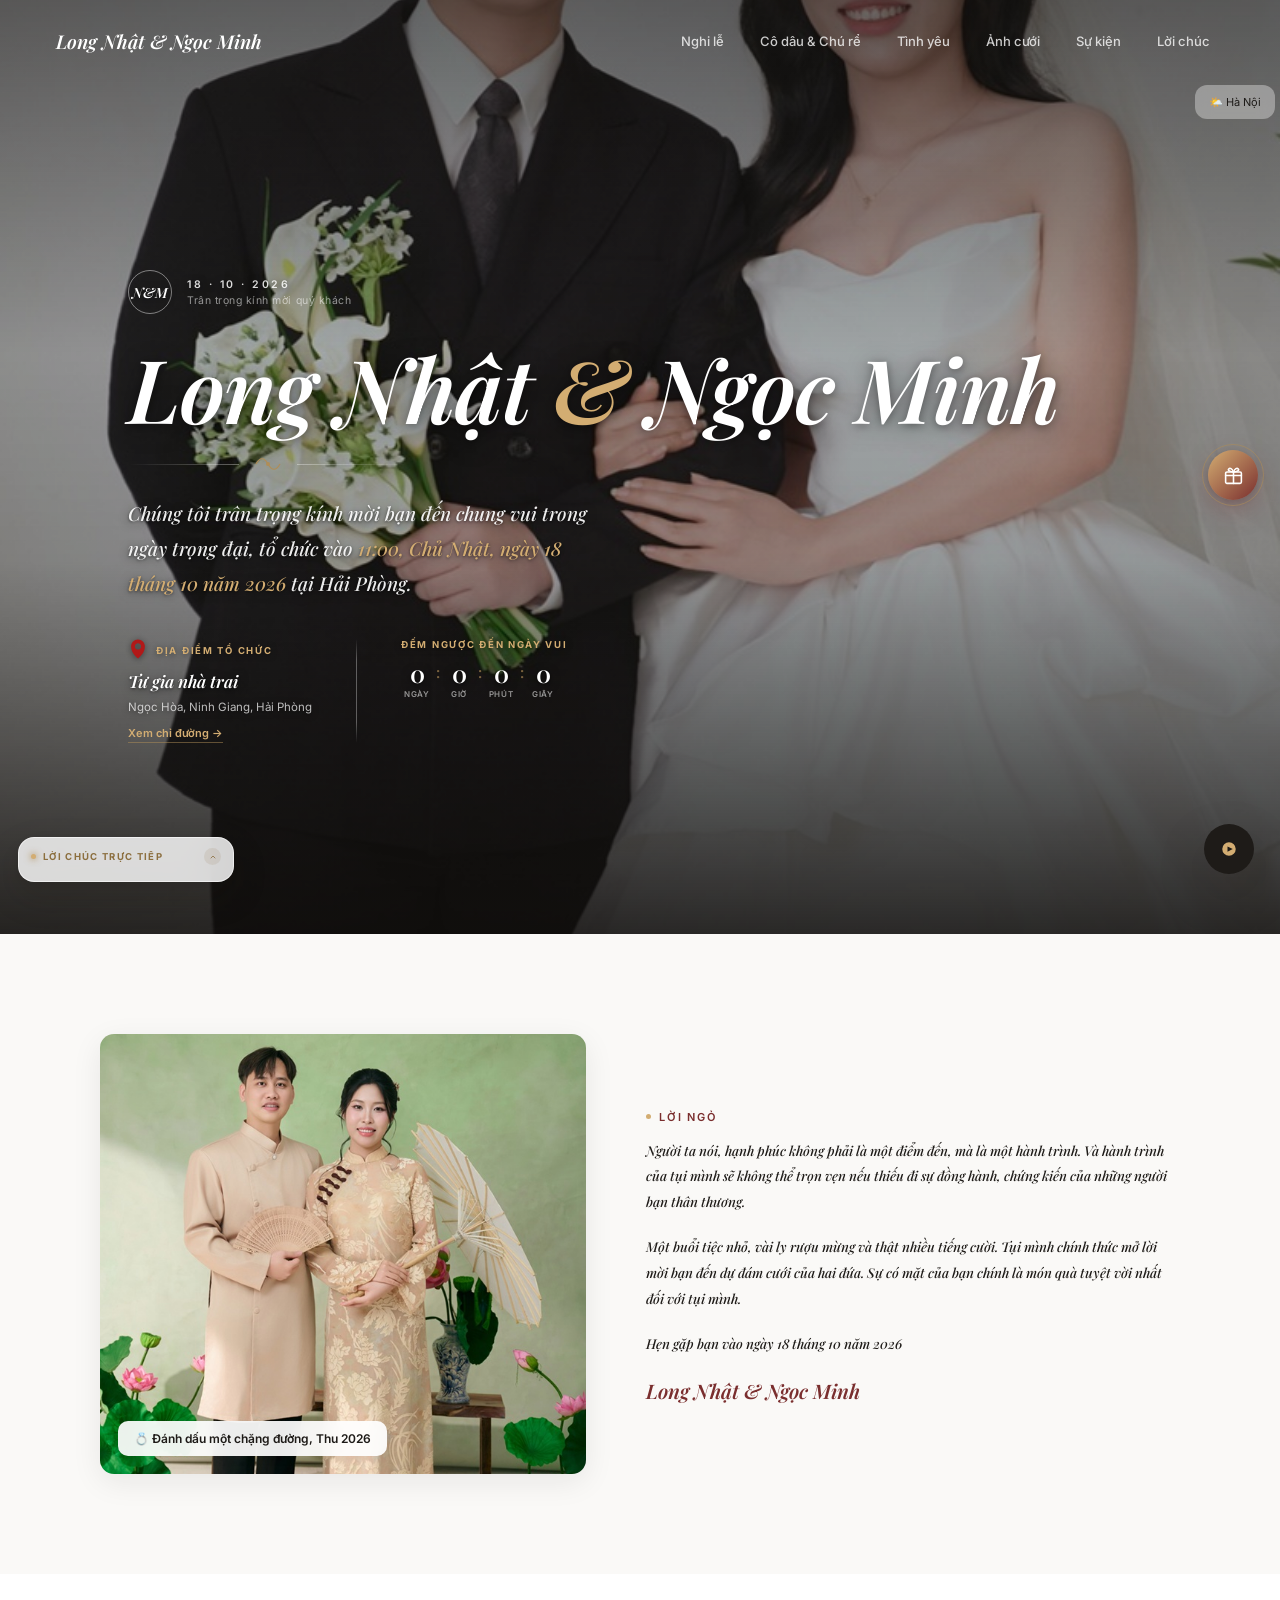
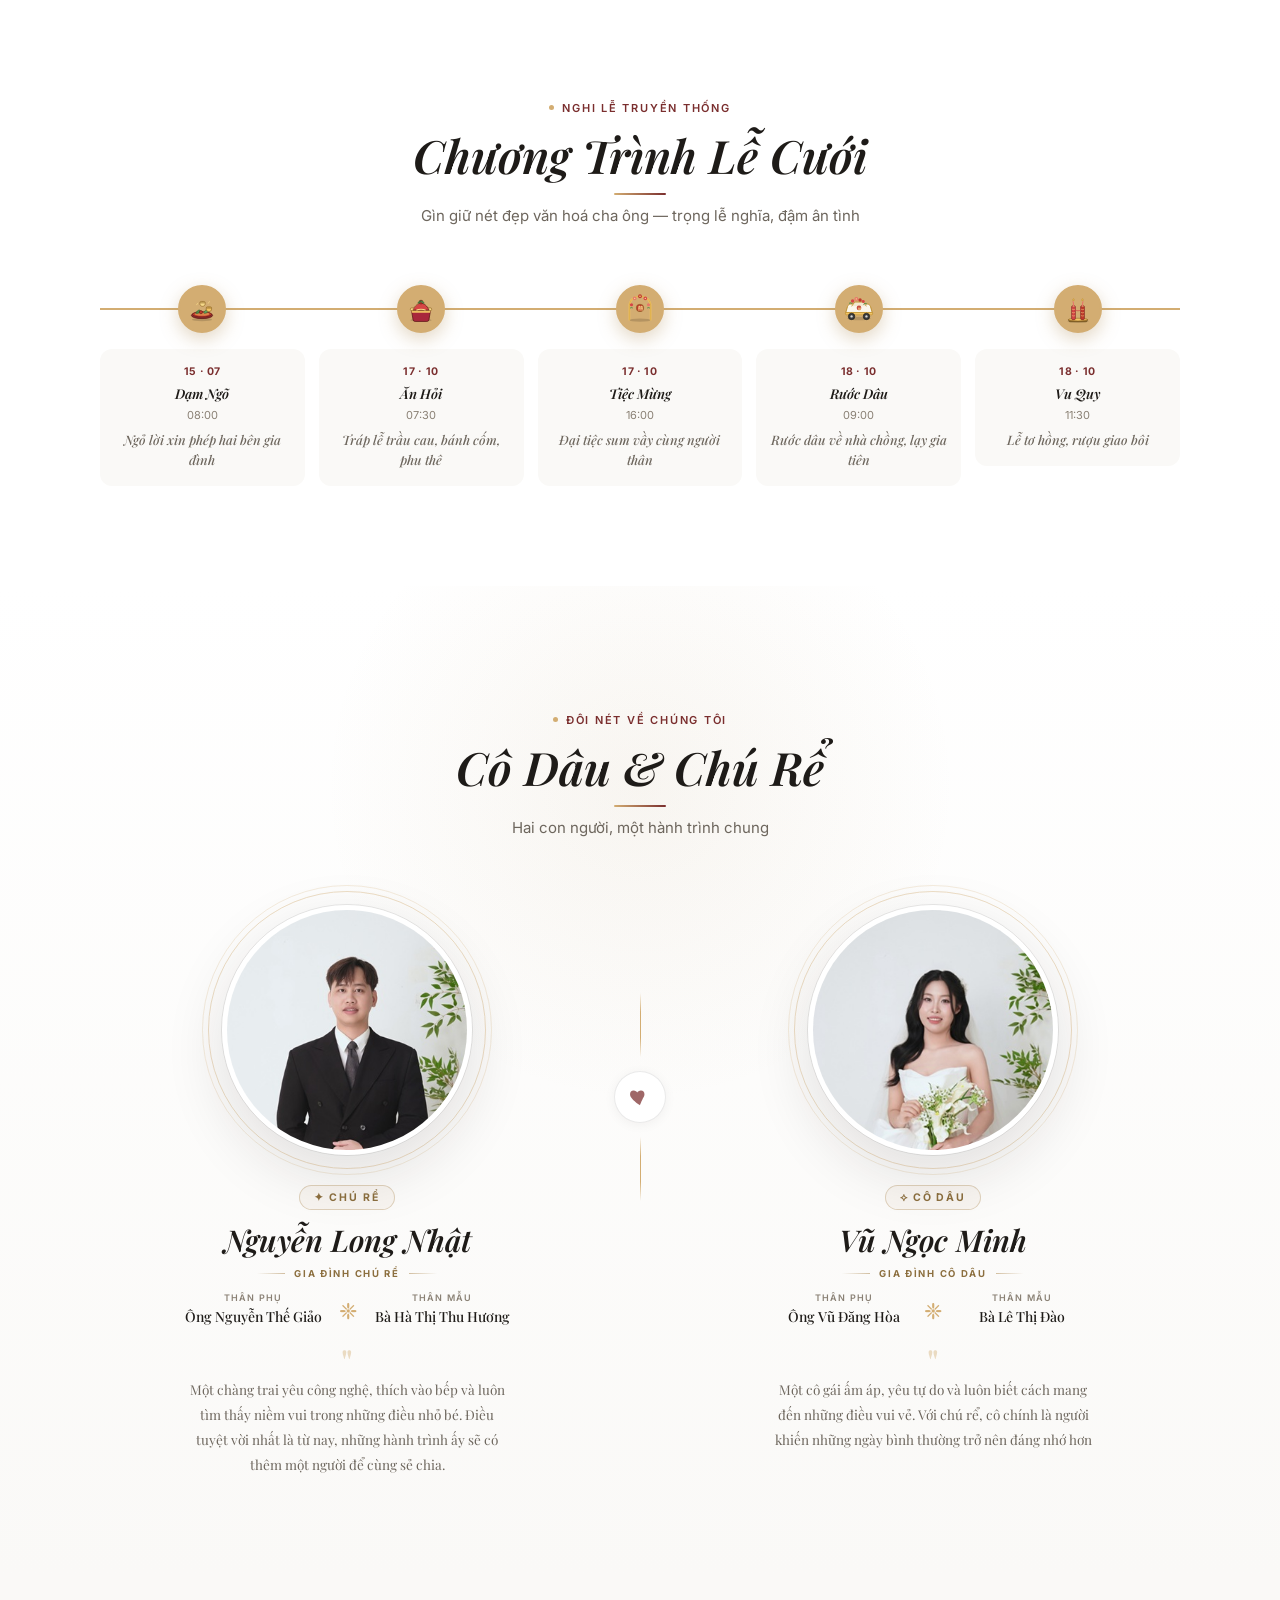
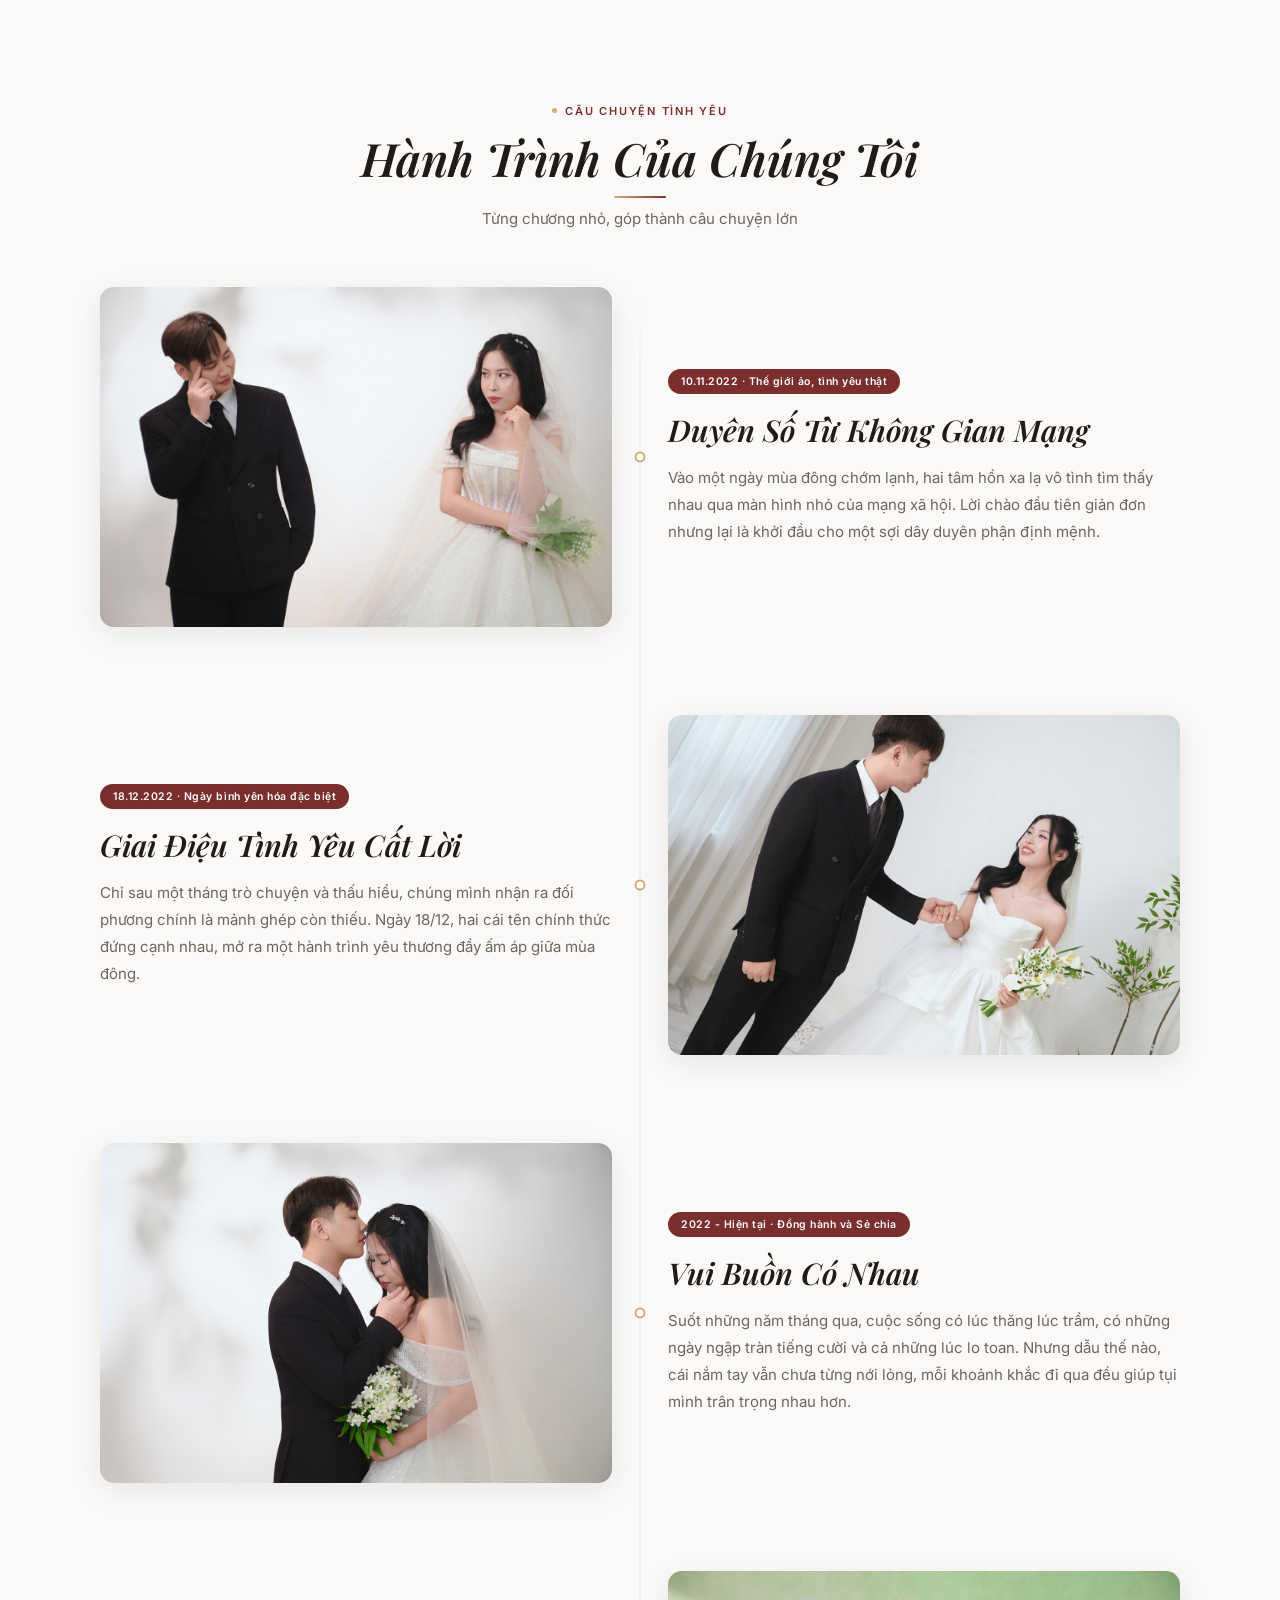
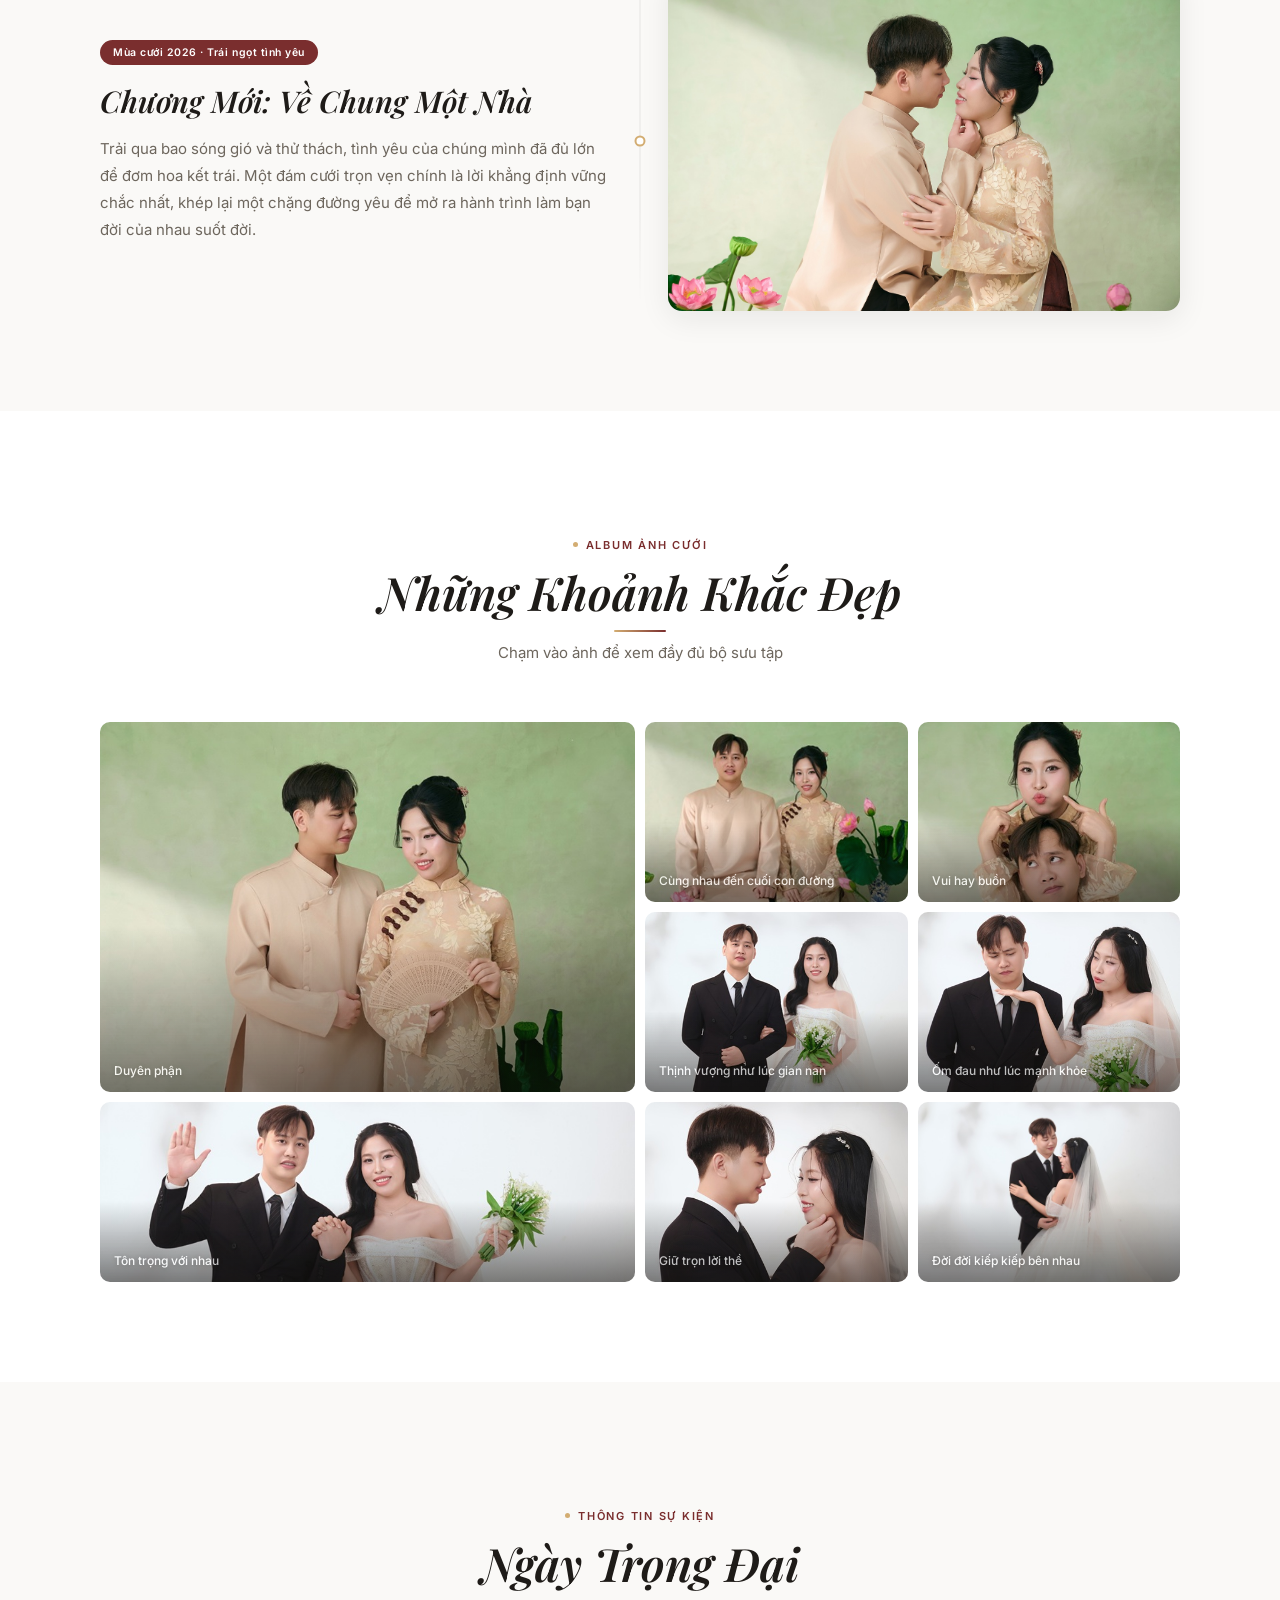
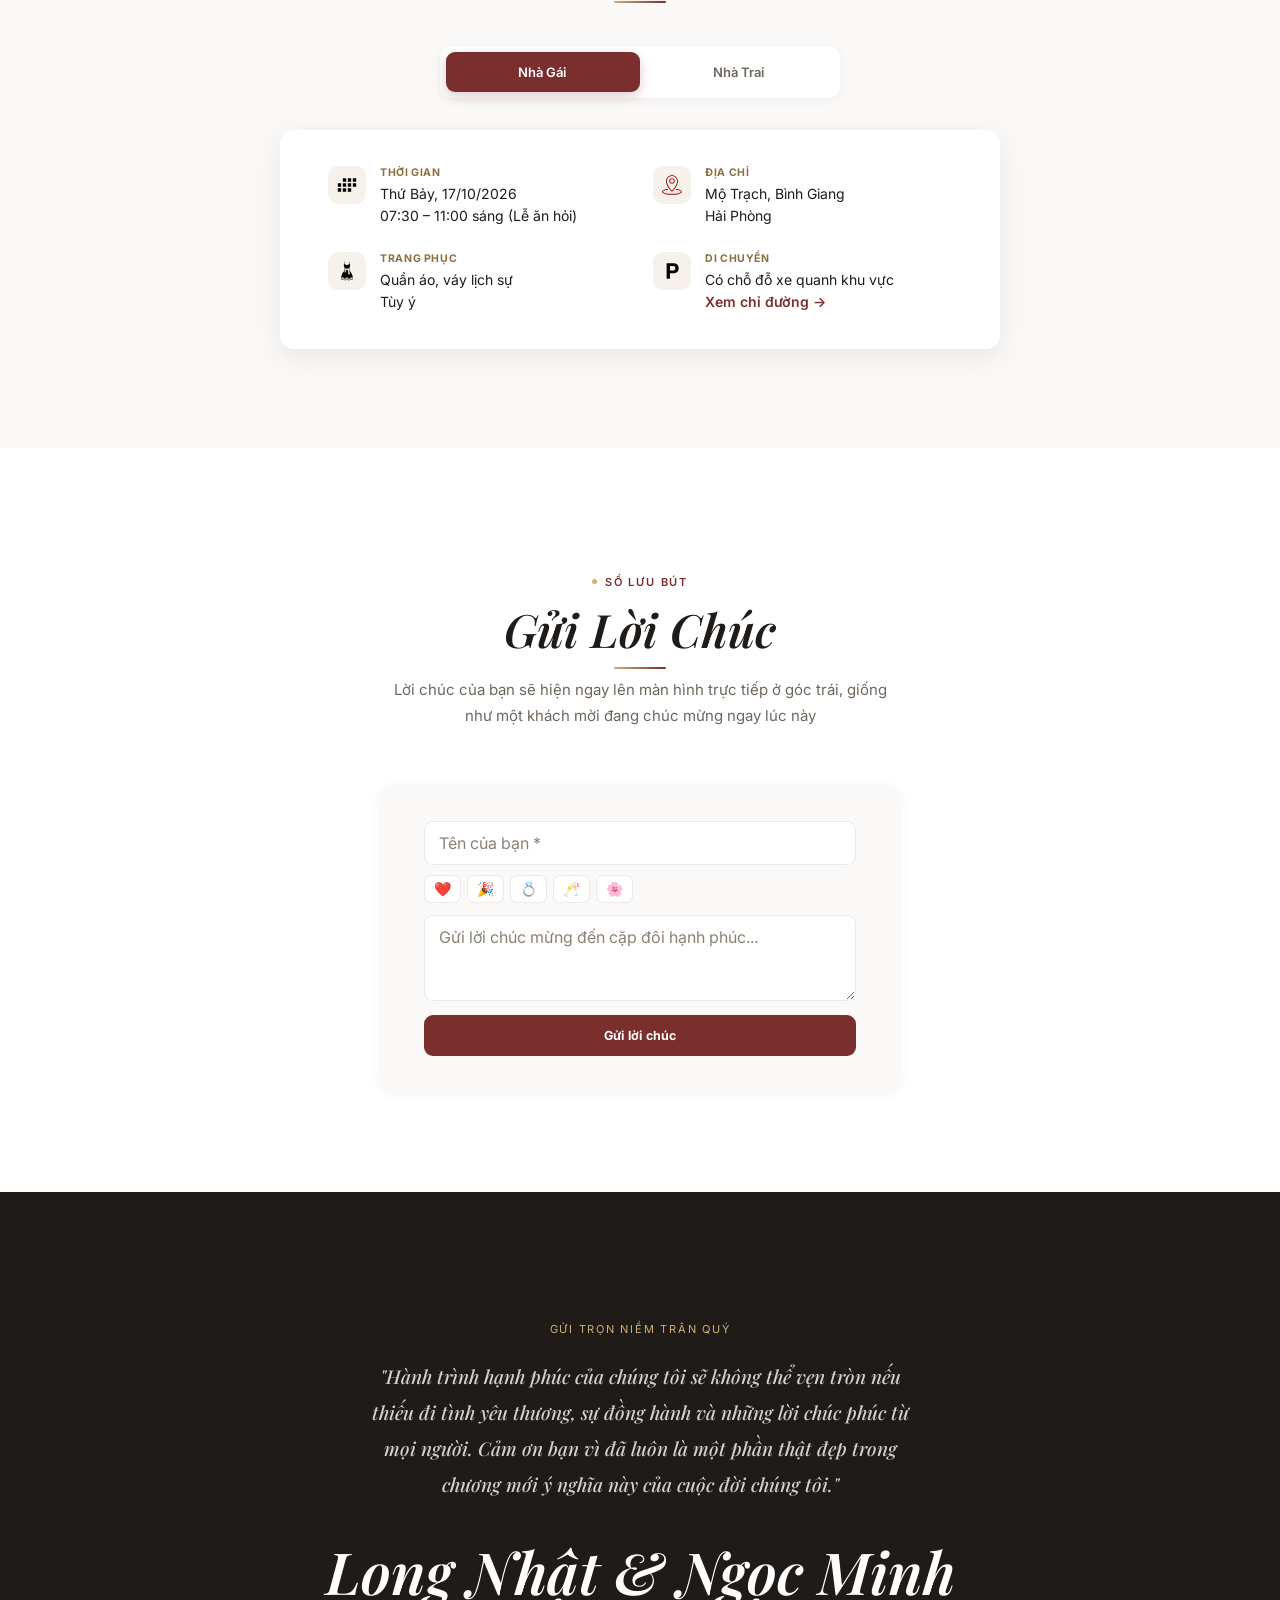
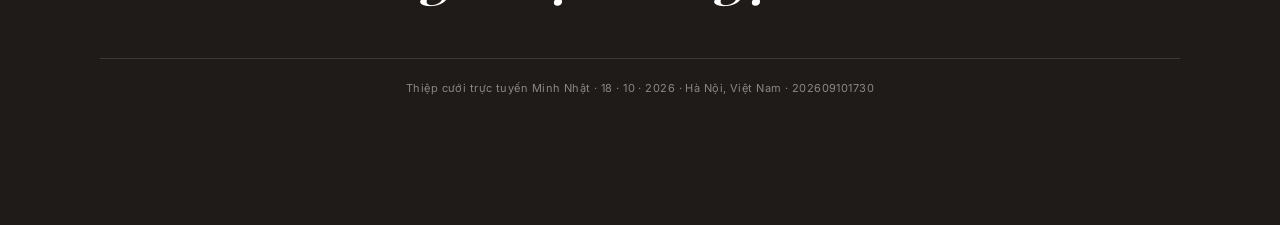
==== commit 55033e03: "nhatnl-updated" ====
--- a/NhatMinh/index.html
+++ b/NhatMinh/index.html
@@ -2571,7 +2571,7 @@
       border-radius: 0;
       padding: 7px 30px 7px 2px;
       font-family: var(--ff-body);
-      font-size: 10.5px;
+      font-size: 8.5px;
       color: var(--ink);
       outline: none;
       transition: border-color .25s, box-shadow .25s;
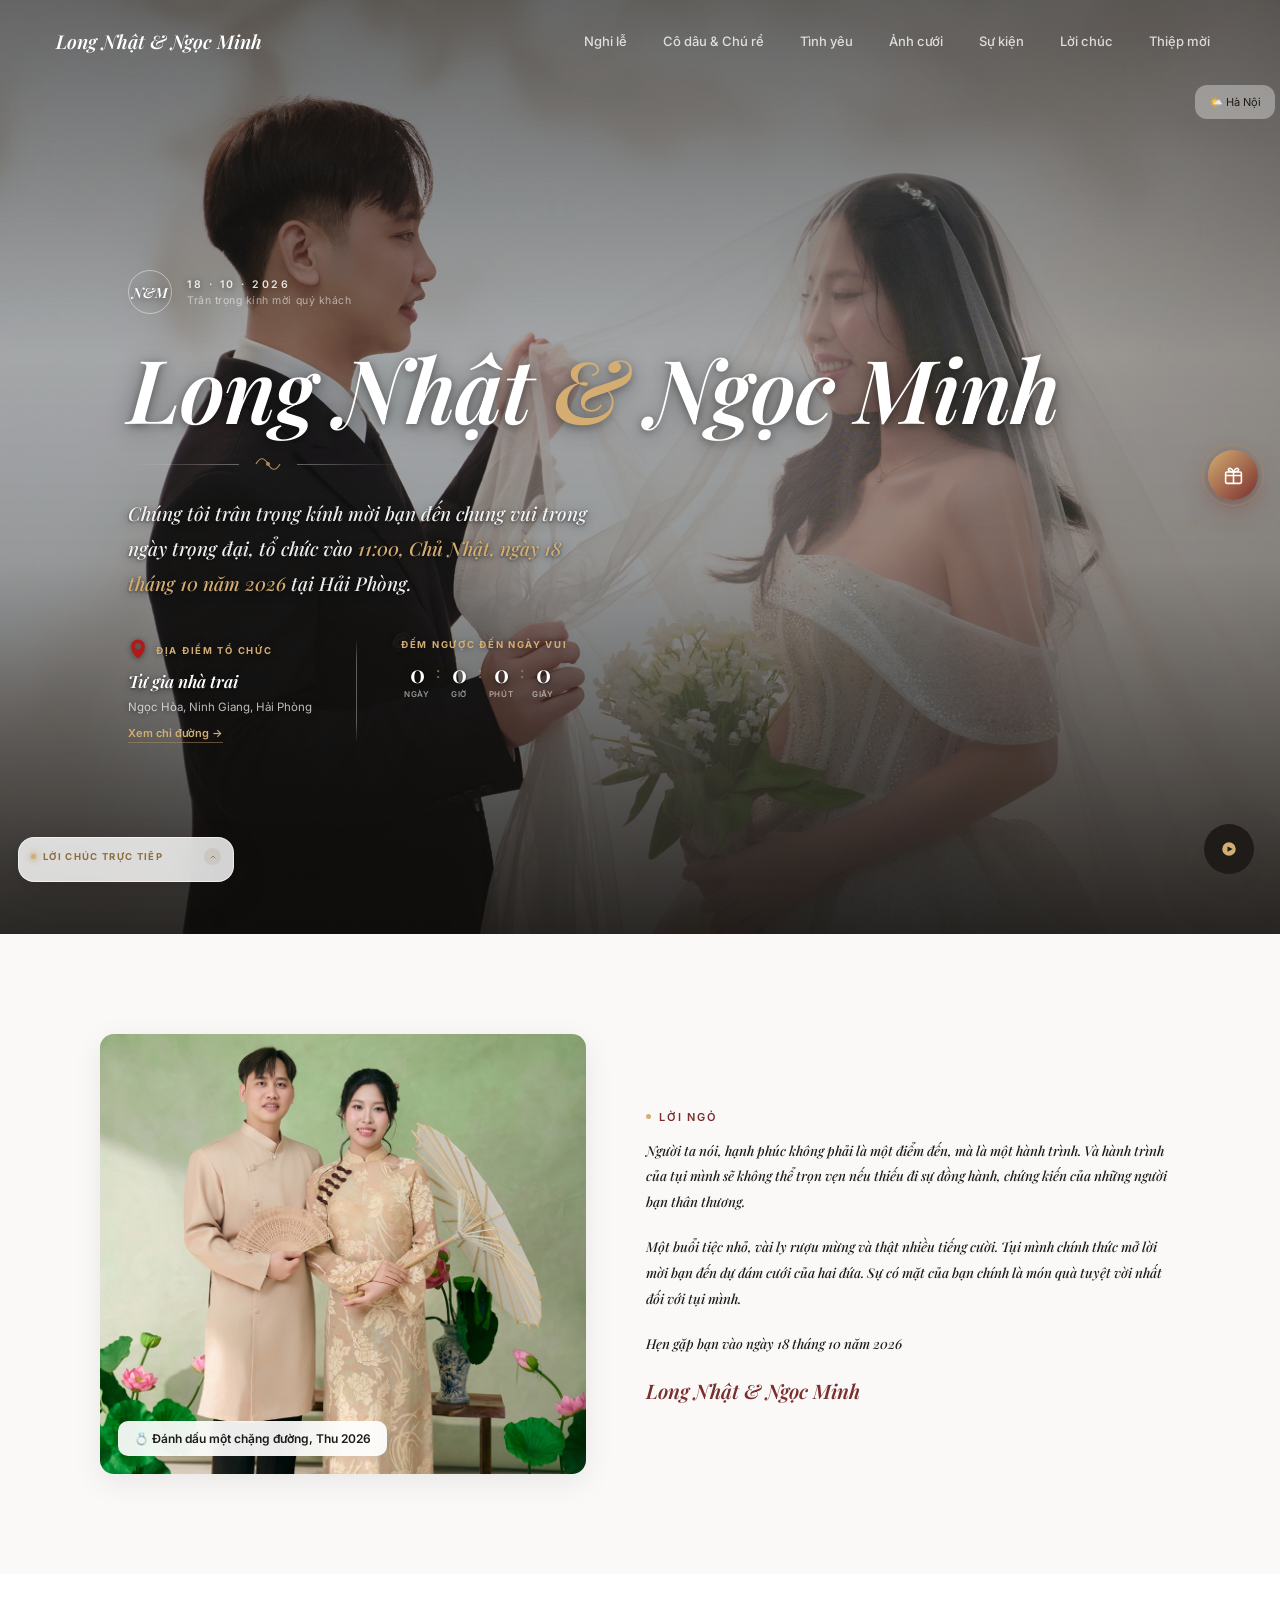
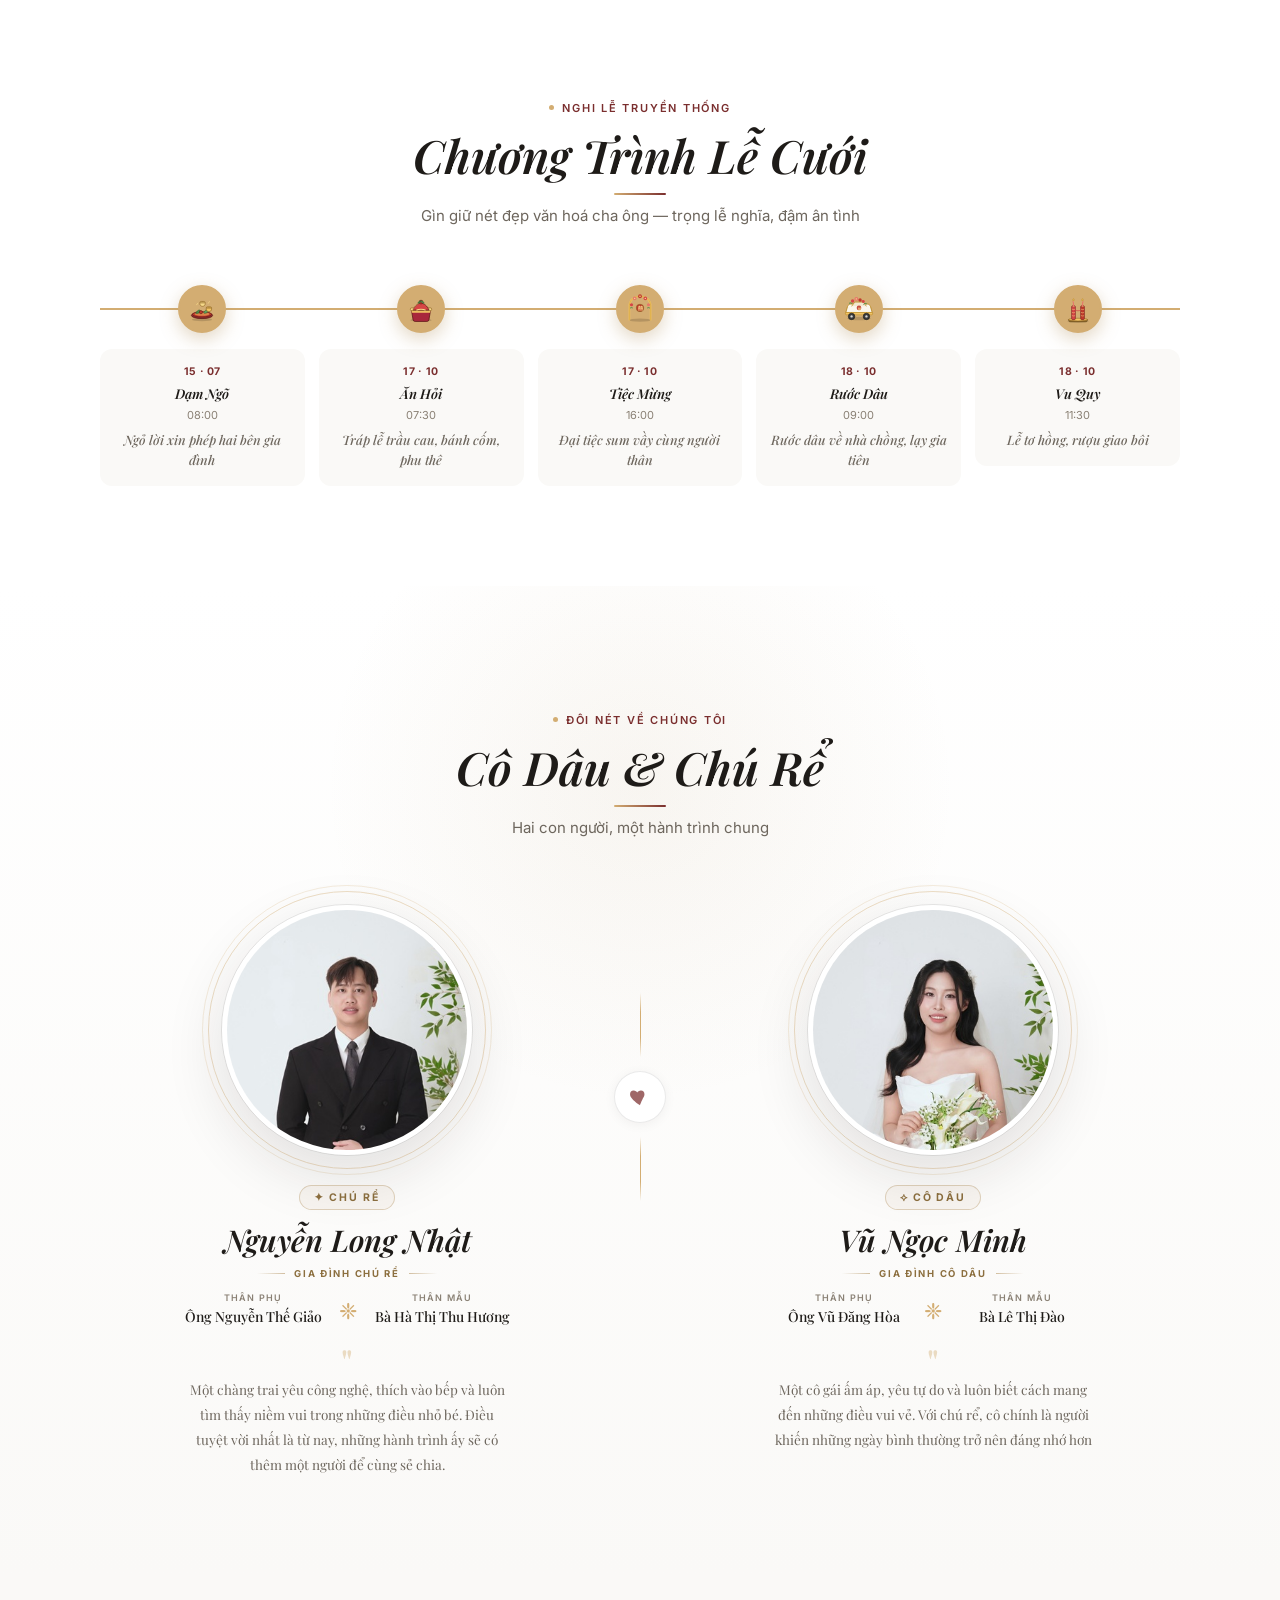
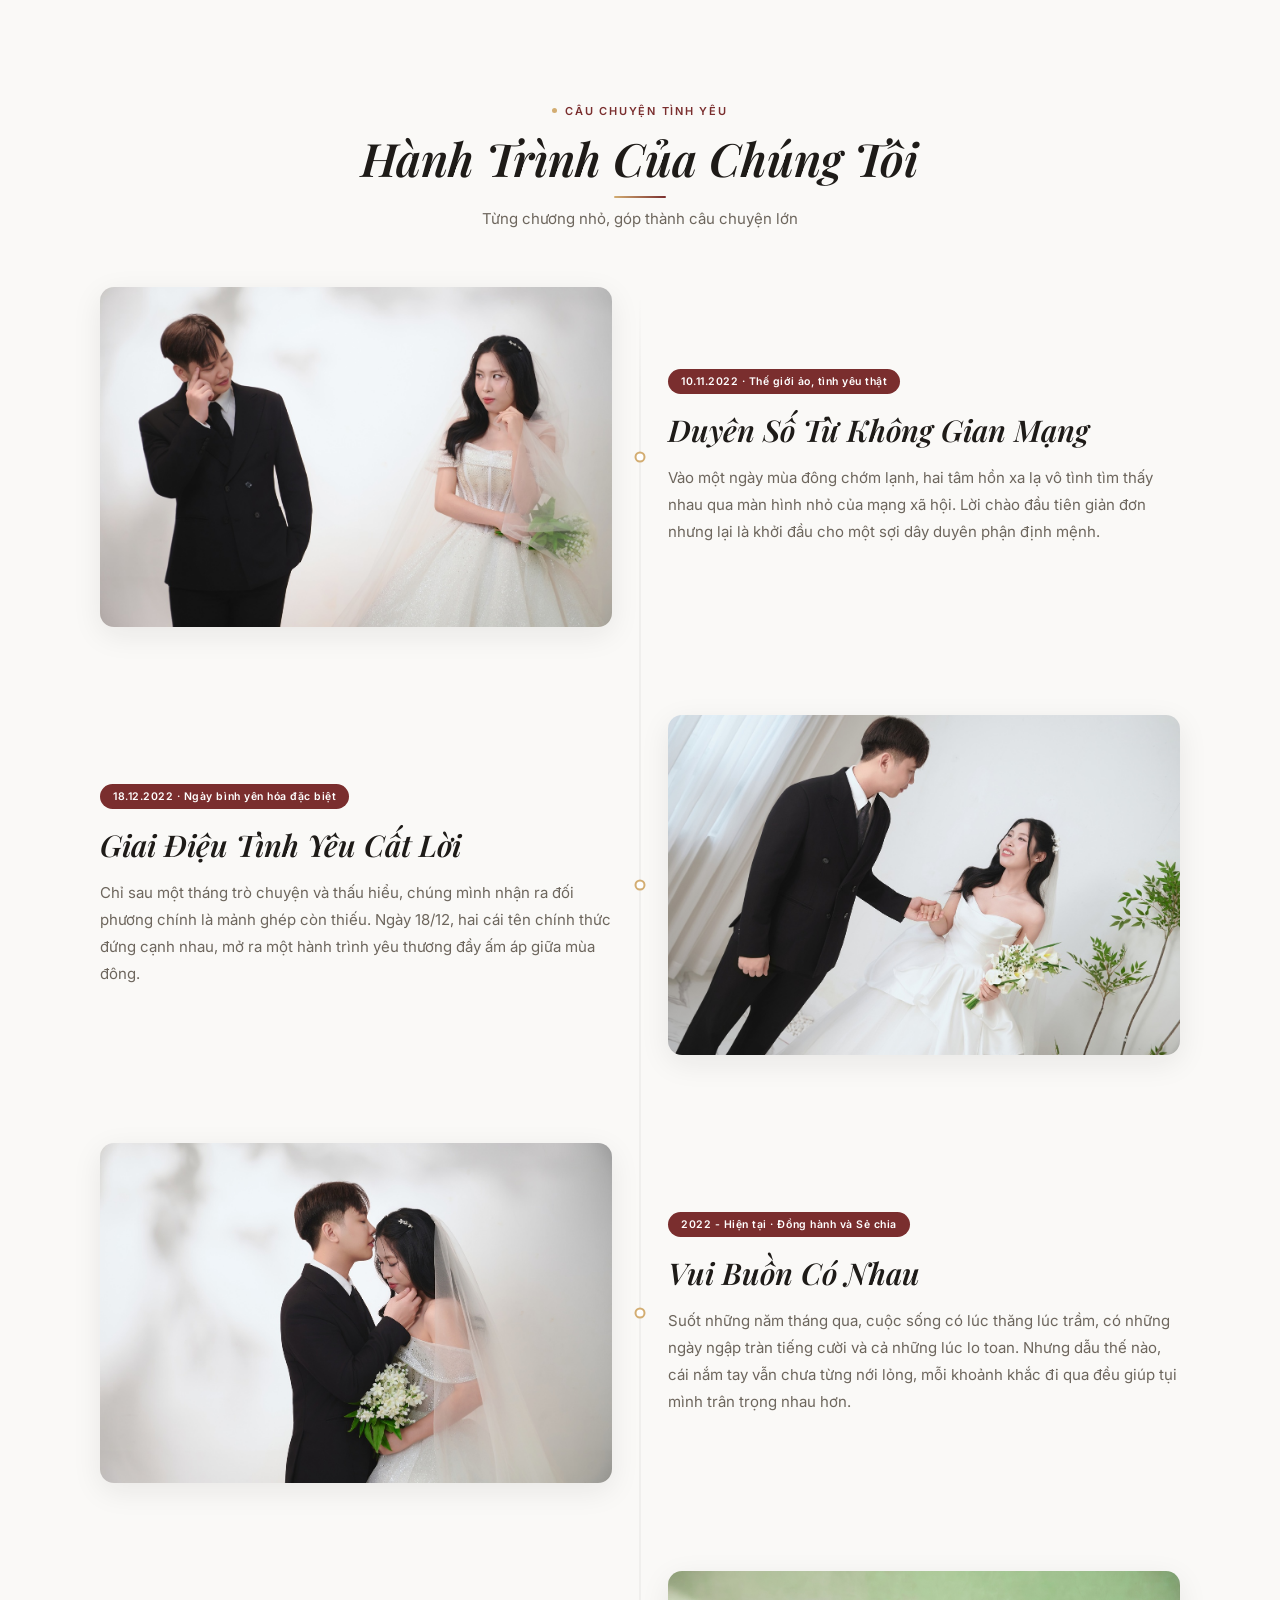
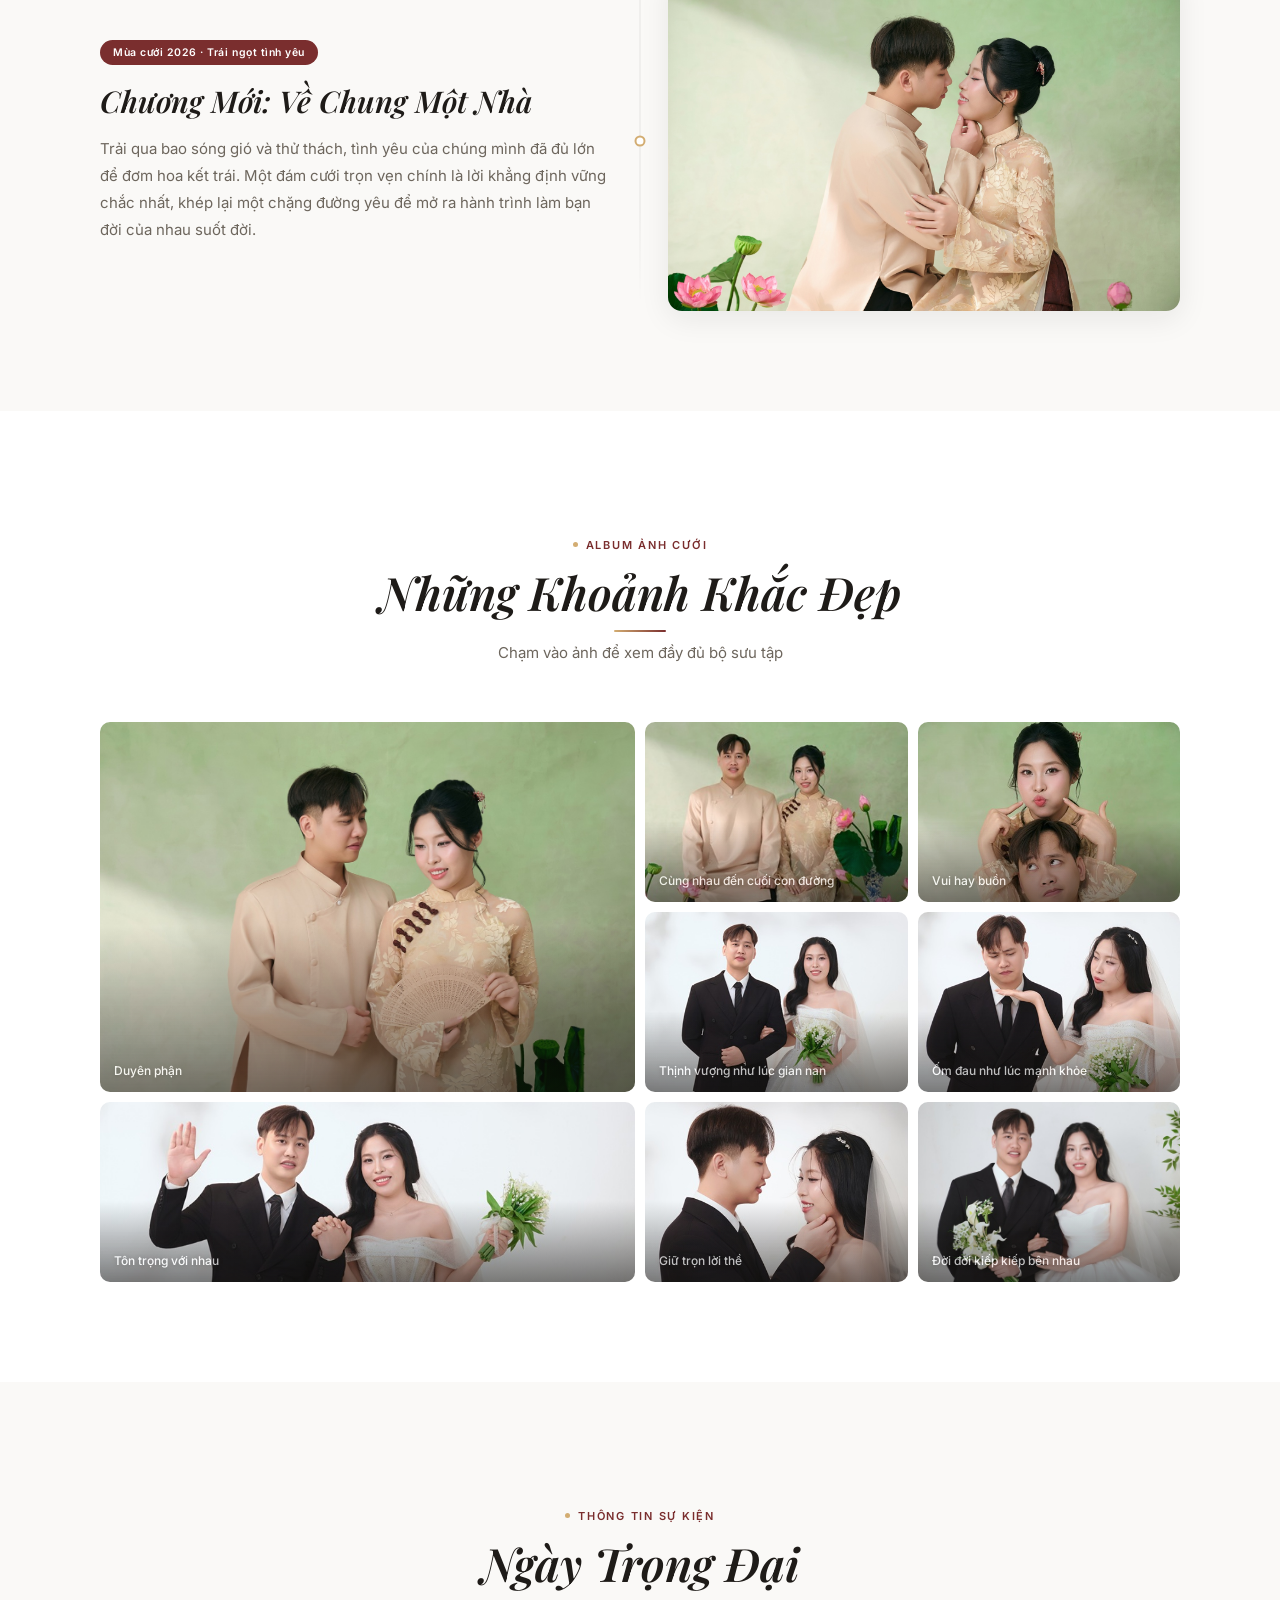
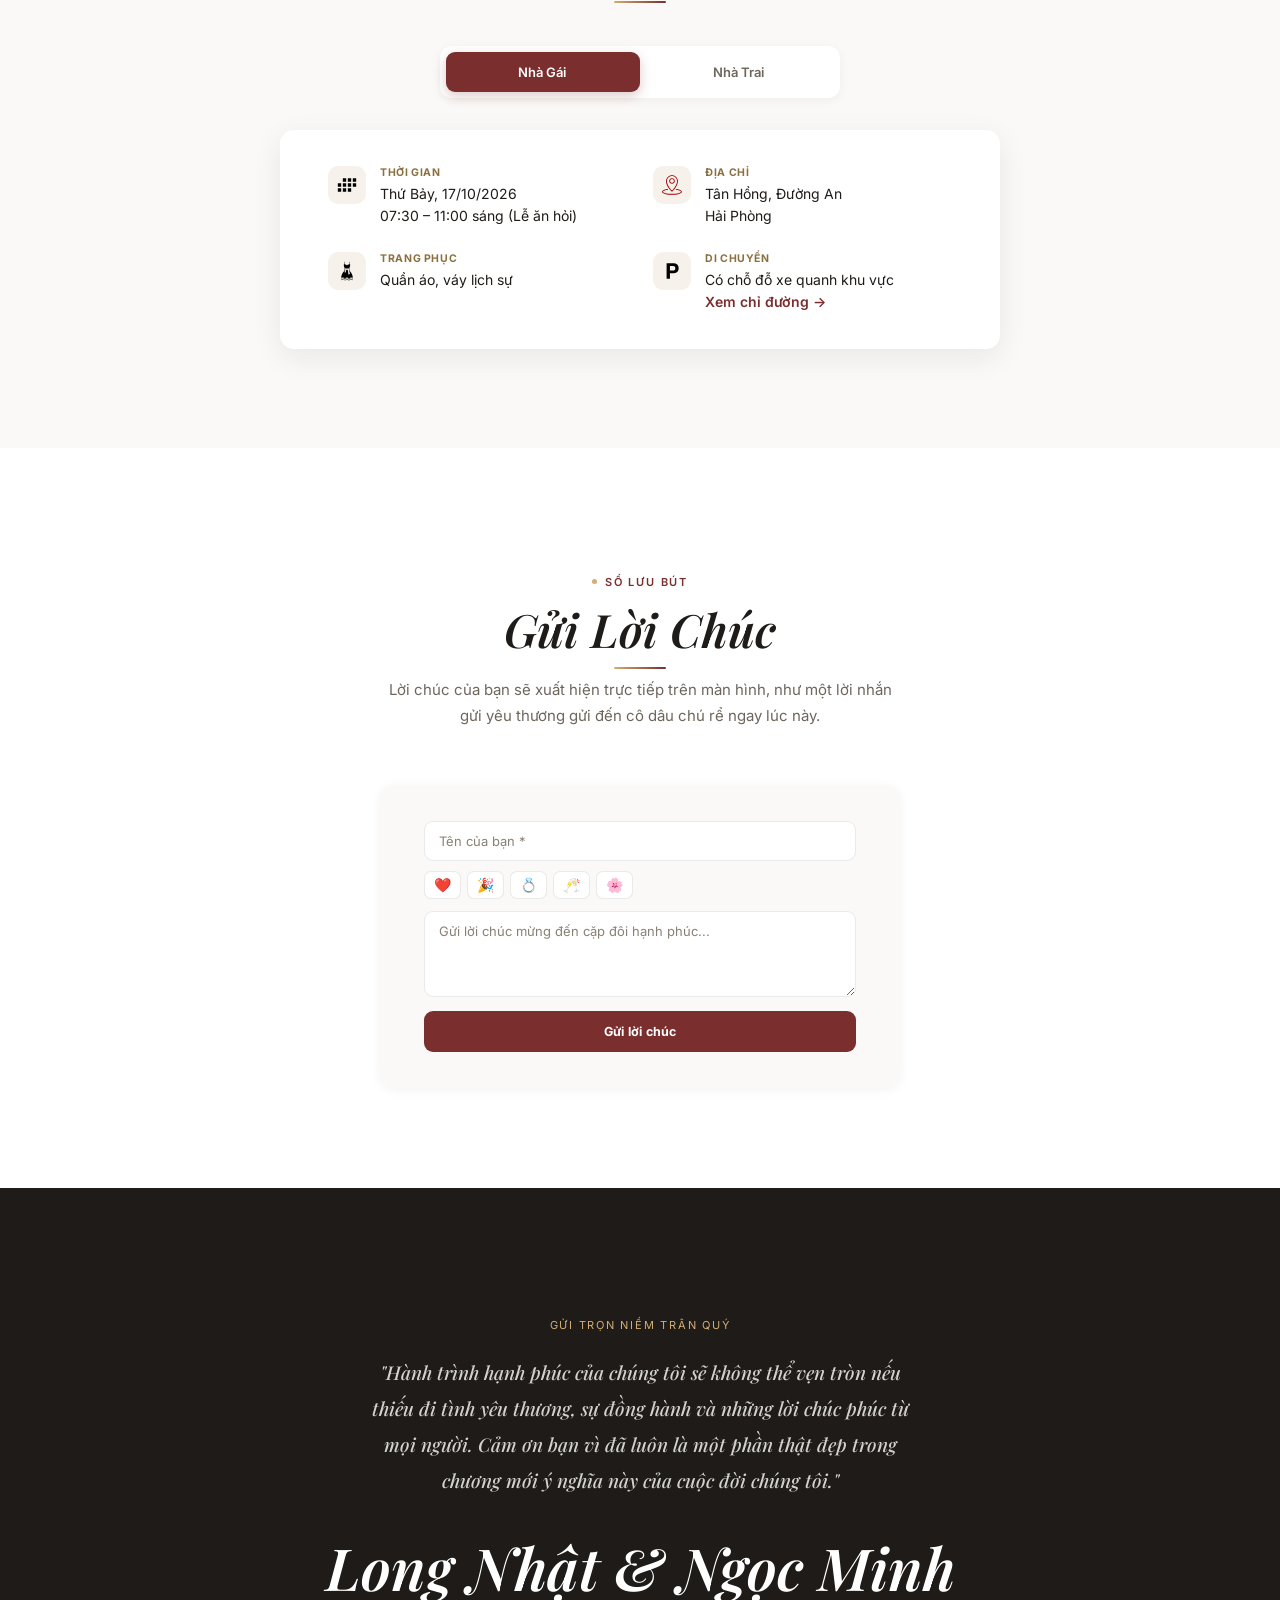
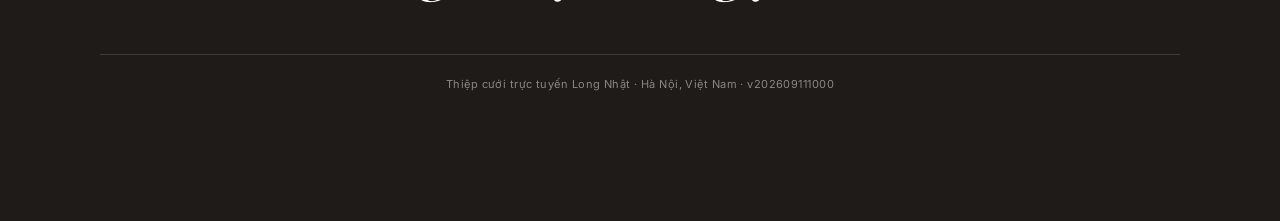
==== commit 605fa913: "nhatnl-updated" ====
--- a/NhatMinh/index.html
+++ b/NhatMinh/index.html
@@ -2195,7 +2195,7 @@
       border-radius: 9px;
       color: var(--ink);
       font-family: var(--ff-body);
-      font-size: 16px;
+      font-size: 13px;
       outline: none;
       margin-bottom: 10px;
     }
@@ -2217,7 +2217,7 @@
       border-radius: 9px;
       color: var(--ink);
       font-family: var(--ff-body);
-      font-size: 16px;
+      font-size: 13px;
       outline: none;
       margin-bottom: 10px;
       resize: vertical;
@@ -2571,7 +2571,7 @@
       border-radius: 0;
       padding: 7px 30px 7px 2px;
       font-family: var(--ff-body);
-      font-size: 8.5px;
+      font-size: 10.5px;
       color: var(--ink);
       outline: none;
       transition: border-color .25s, box-shadow .25s;
@@ -2678,7 +2678,7 @@
       }
 
       .live-input {
-        font-size: 16px;
+        font-size: 11px;
         padding: 7px 30px 7px 2px;
       }
 
@@ -3579,6 +3579,7 @@
       <a class="nav-link" href="#gallery">Ảnh cưới</a>
       <a class="nav-link" href="#invite">Sự kiện</a>
       <a class="nav-link" href="#guestbook">Lời chúc</a>
+      <a class="nav-link" href="javascript:void(0)" onclick="reopenInviteCard()">Thiệp mời</a>
     </div>
     <button class="nav-burger" id="menu-open" aria-label="Mở menu"><span></span><span></span><span></span></button>
   </nav>
@@ -3593,6 +3594,8 @@
       <li class="mi" style="--i:4"><a href="#gallery" onclick="closeMenu()">Ảnh cưới</a></li>
       <li class="mi" style="--i:5"><a href="#invite" onclick="closeMenu()">Sự kiện</a></li>
       <li class="mi" style="--i:7"><a href="#guestbook" onclick="closeMenu()">Lời chúc</a></li>
+      <li class="mi" style="--i:8"><a href="javascript:void(0)" onclick="closeMenu(); reopenInviteCard();">Thiệp mời</a>
+      </li>
     </ul>
   </div>
 
@@ -4191,7 +4194,7 @@
                 </svg></div>
               <div>
                 <div class="detail-label">Địa chỉ</div>
-                <div class="detail-value">Mộ Trạch, Bình Giang<br>Hải Phòng</div>
+                <div class="detail-value">Tân Hồng, Đường An<br>Hải Phòng</div>
               </div>
             </div>
             <div class="detail-item">
@@ -4210,7 +4213,7 @@
                 </svg></div>
               <div>
                 <div class="detail-label">Trang phục</div>
-                <div class="detail-value">Quần áo, váy lịch sự<br>Tùy ý</div>
+                <div class="detail-value">Quần áo, váy lịch sự<br></div>
               </div>
             </div>
             <div class="detail-item">
@@ -4253,6 +4256,7 @@
                   </svg></span></div>
               <div class="detail-value">Ngọc Hòa, Ninh Giang<br>Hải Phòng</div>
             </div>
+
             <div class="detail-item">
               <div class="detail-ico"><svg fill="#000000" width="20px" height="20px" viewBox="0 0 24 24"
                   xmlns="http://www.w3.org/2000/svg">
@@ -4269,7 +4273,7 @@
                 </svg></div>
               <div>
                 <div class="detail-label">Trang phục</div>
-                <div class="detail-value">Quần áo, váy lịch sự<br>Tùy thích</div>
+                <div class="detail-value">Quần áo, váy lịch sự<br></div>
               </div>
             </div>
             <div class="detail-item">
@@ -4298,8 +4302,7 @@
       <div class="sec-head center" data-reveal="up">
         <div class="eyebrow" style="justify-content:center"><span class="dot"></span>Sổ lưu bút</div>
         <h2 class="sec-title">Gửi Lời Chúc</h2>
-        <p class="sec-desc" style="margin:0 auto">Lời chúc của bạn sẽ hiện ngay lên màn hình trực tiếp ở góc trái, giống
-          như một khách mời đang chúc mừng ngay lúc này</p>
+        <p class="sec-desc" style="margin:0 auto">Lời chúc của bạn sẽ xuất hiện trực tiếp trên màn hình, như một lời nhắn gửi yêu thương gửi đến cô dâu chú rể ngay lúc này.</p>
       </div>
       <div class="gb-form gb-single" data-reveal="up">
         <input class="gb-in" id="gb-name" placeholder="Tên của bạn *" type="text">
@@ -4328,8 +4331,7 @@
         tình yêu thương, sự đồng hành và những lời chúc phúc từ mọi người. Cảm ơn bạn vì đã luôn là một phần thật đẹp
         trong chương mới ý nghĩa này của cuộc đời chúng tôi."</div>
       <div class="thanks-names" data-reveal="up">Long Nhật &amp; Ngọc Minh</div>
-      <div class="thanks-footer" data-reveal="up">Thiệp cưới trực tuyến Minh Nhật · 18 · 10 · 2026 · Hà Nội, Việt Nam ·
-        202609101730
+      <div class="thanks-footer" data-reveal="up">Thiệp cưới trực tuyến Long Nhật · Hà Nội, Việt Nam · v202609111000
       </div>
     </div>
   </section>
@@ -4447,8 +4449,13 @@
       window.addEventListener('scroll', () => { if (!ticking) { requestAnimationFrame(onScroll); ticking = true; } }, { passive: true });
 
       // ── MOBILE MENU ──
-      const openMenu = function () { const m = document.getElementById('mmenu'); if (m) m.classList.add('open'); document.body.style.overflow = 'hidden'; }
-      const closeMenu = function () { const m = document.getElementById('mmenu'); if (m) m.classList.remove('open'); document.body.style.overflow = ''; }
+      // window.X (không phải const) vì các thuộc tính onclick="" trong HTML cần gọi được
+      // hàm này từ phạm vi toàn cục — const khai báo trong khối try{} này bị giới hạn
+      // phạm vi trong chính khối try, HTML bên ngoài không "nhìn thấy" được.
+      window.openMenu = function () { const m = document.getElementById('mmenu'); if (m) m.classList.add('open'); document.body.style.overflow = 'hidden'; }
+      window.closeMenu = function () { const m = document.getElementById('mmenu'); if (m) m.classList.remove('open'); document.body.style.overflow = ''; }
+      const openMenu = window.openMenu;
+      const closeMenu = window.closeMenu;
       const menuOpenBtn = document.getElementById('menu-open');
       const menuCloseBtn = document.getElementById('menu-close');
       const mmenuEl = document.getElementById('mmenu');
@@ -4492,6 +4499,7 @@
     try {
       // ── MUSIC ──
       const aud = document.getElementById('audio');
+      if (aud) aud.volume = 0.5; // giảm âm lượng nhạc nền còn 50%
       const musicBtn = document.getElementById('music-btn');
       const iPlay = document.getElementById('ico-play');
       const iPause = document.getElementById('ico-pause');
@@ -4847,8 +4855,9 @@
     let isSendingGB = false;
     let isSendingLive = false;
 
-    const appendEmoji = function (e) { const ta = document.getElementById('gb-text'); ta.value += e; ta.focus(); }
-    async function sendWish() {
+    window.appendEmoji = function (e) { const ta = document.getElementById('gb-text'); ta.value += e; ta.focus(); }
+    const appendEmoji = window.appendEmoji;
+    window.sendWish = async function () {
       if (isSendingGB) return;
       const name = document.getElementById('gb-name').value.trim();
       const text = document.getElementById('gb-text').value.trim();
@@ -5185,6 +5194,7 @@
         const envelope = document.getElementById('invite-envelope');
         const seal = document.getElementById('invite-seal');
         const flap = document.getElementById('invite-flap');
+        const closeBtn = document.getElementById('invite-modal-close');
         const ctaBtn = document.getElementById('invite-cta-btn');
         const nameEl = document.getElementById('invite-guest-name');
         if (!overlay || !envelope) return;
@@ -5193,8 +5203,15 @@
         // Ví dụ: ?to=Nguyen+Van+A  hoặc  ?ten=Nguyễn Văn A  hoặc ?name=... / ?guest=...
         const getGuestName = function () {
           try {
-            const params = new URLSearchParams(window.location.search);
-            const raw = params.get('to') || params.get('ten') || params.get('name') || params.get('guest') || params.get('n');
+            // Dùng "#to=..." (URL fragment) thay vì "?to=..." (query string) làm cách chính:
+            // trình duyệt KHÔNG gửi phần sau dấu # lên server, nên Facebook/Zalo/Messenger khi
+            // quét link để tạo banner luôn thấy đây là CÙNG MỘT URL gốc (đã có sẵn banner từ lần
+            // quét đầu), dù bạn đổi tên khách khác nhau cho từng người — không bị mất banner nữa.
+            // Vẫn đọc thêm "?to=..." để không phá các link cũ đã gửi trước đó theo kiểu query string.
+            const hashParams = new URLSearchParams(window.location.hash.replace(/^#/, ''));
+            const searchParams = new URLSearchParams(window.location.search);
+            const raw = hashParams.get('to') || hashParams.get('ten') || hashParams.get('name') || hashParams.get('guest') || hashParams.get('n')
+              || searchParams.get('to') || searchParams.get('ten') || searchParams.get('name') || searchParams.get('guest') || searchParams.get('n');
             if (!raw) return '';
             let val = decodeURIComponent(raw.replace(/\+/g, ' ')).trim();
             // Viết hoa chữ cái đầu mỗi từ cho đẹp, nếu khách gõ chữ thường
@@ -5239,8 +5256,20 @@
           envelope.classList.add('opened');
         }
 
+        // Cho phép mở lại popup thiệp mời bất cứ lúc nào từ menu — đặt lại về trạng thái phong bì
+        // ĐÓNG để khách được xem trọn vẹn hiệu ứng mở thiệp một lần nữa, không chỉ hiện thẳng ra thiệp.
+        window.reopenInviteCard = function () {
+          opened = false;
+          shown = false;
+          envelope.classList.remove('opened');
+          overlay.classList.remove('show', 'visible');
+          // đợi 1 nhịp để trình duyệt "reset" trước khi hiện lại, tránh giật hình
+          requestAnimationFrame(() => requestAnimationFrame(showPopup));
+        }
+
         seal && seal.addEventListener('click', openEnvelope);
         flap && flap.addEventListener('click', (e) => { if (e.target === flap) openEnvelope(); });
+        closeBtn && closeBtn.addEventListener('click', hidePopup);
         ctaBtn && ctaBtn.addEventListener('click', hidePopup);
         overlay.addEventListener('click', (e) => { if (e.target === overlay) hidePopup(); });
         document.addEventListener('keydown', (e) => { if (e.key === 'Escape' && overlay.classList.contains('show')) hidePopup(); });
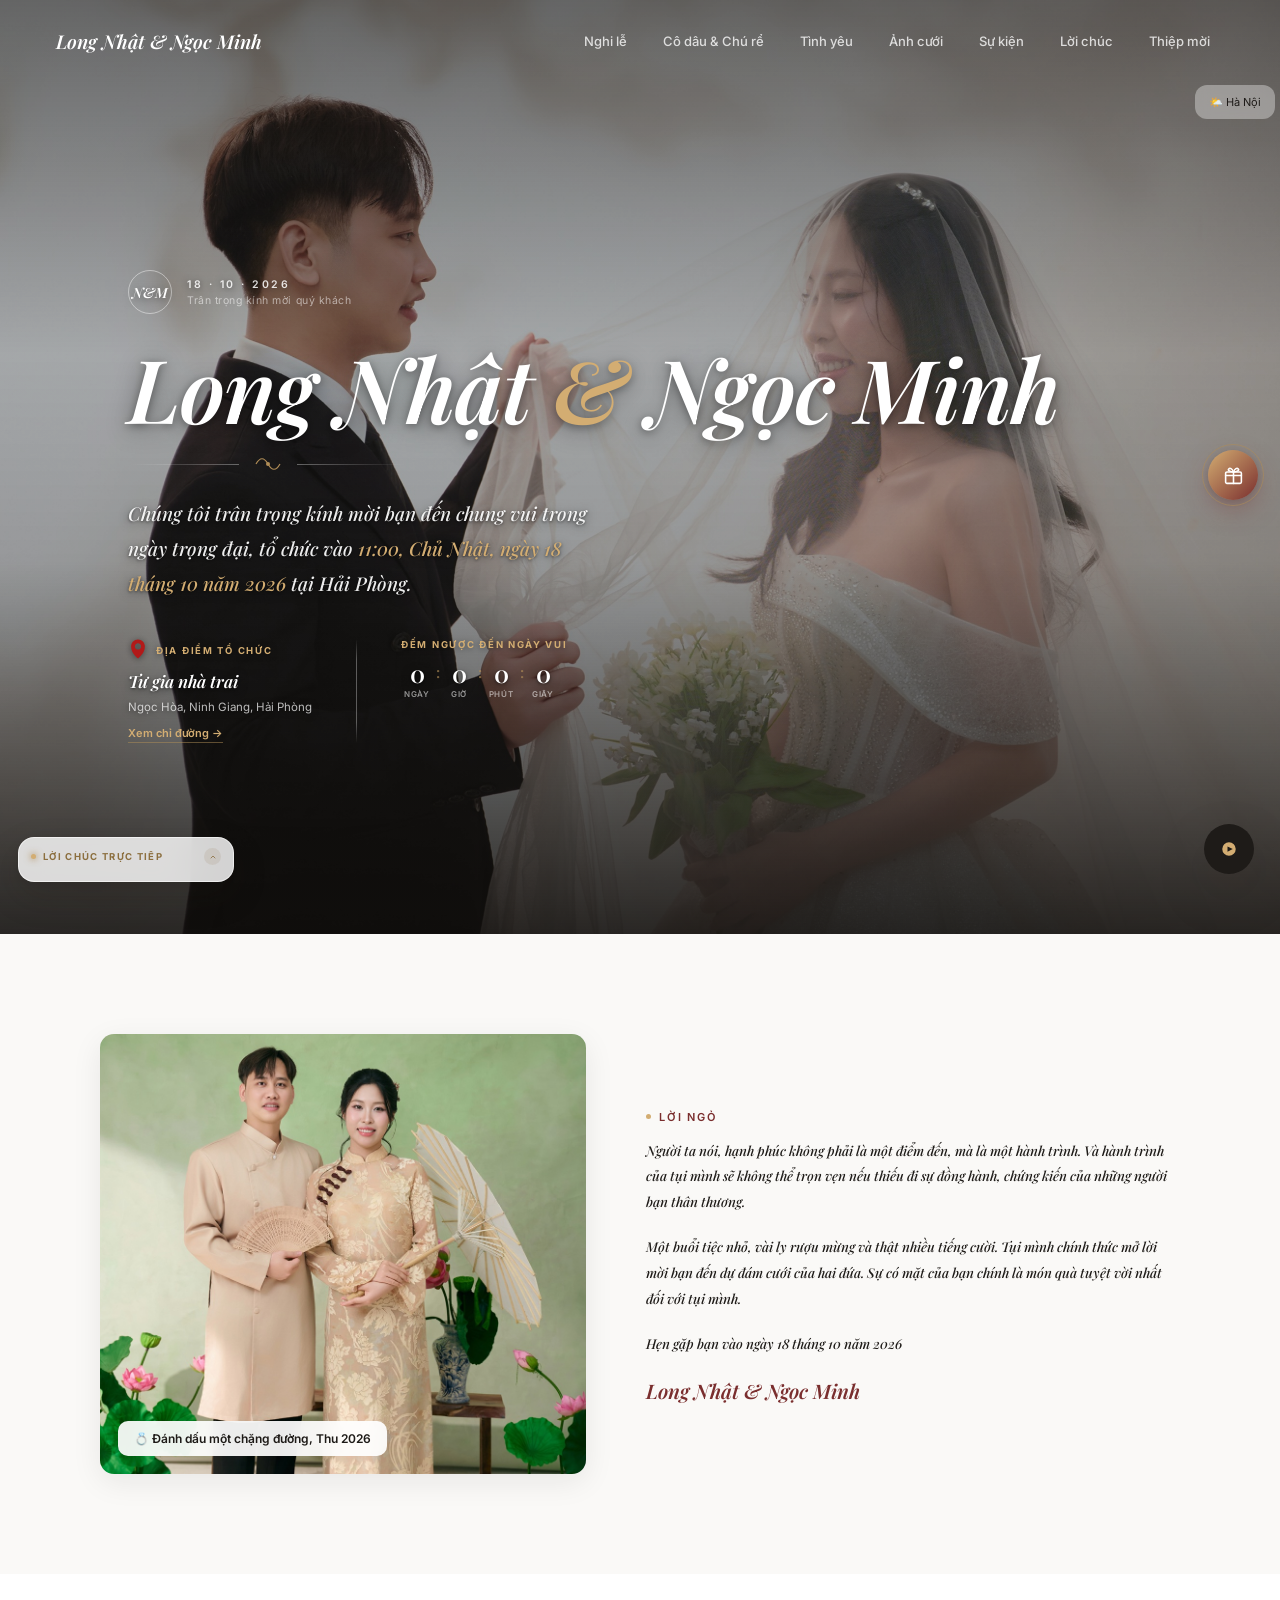
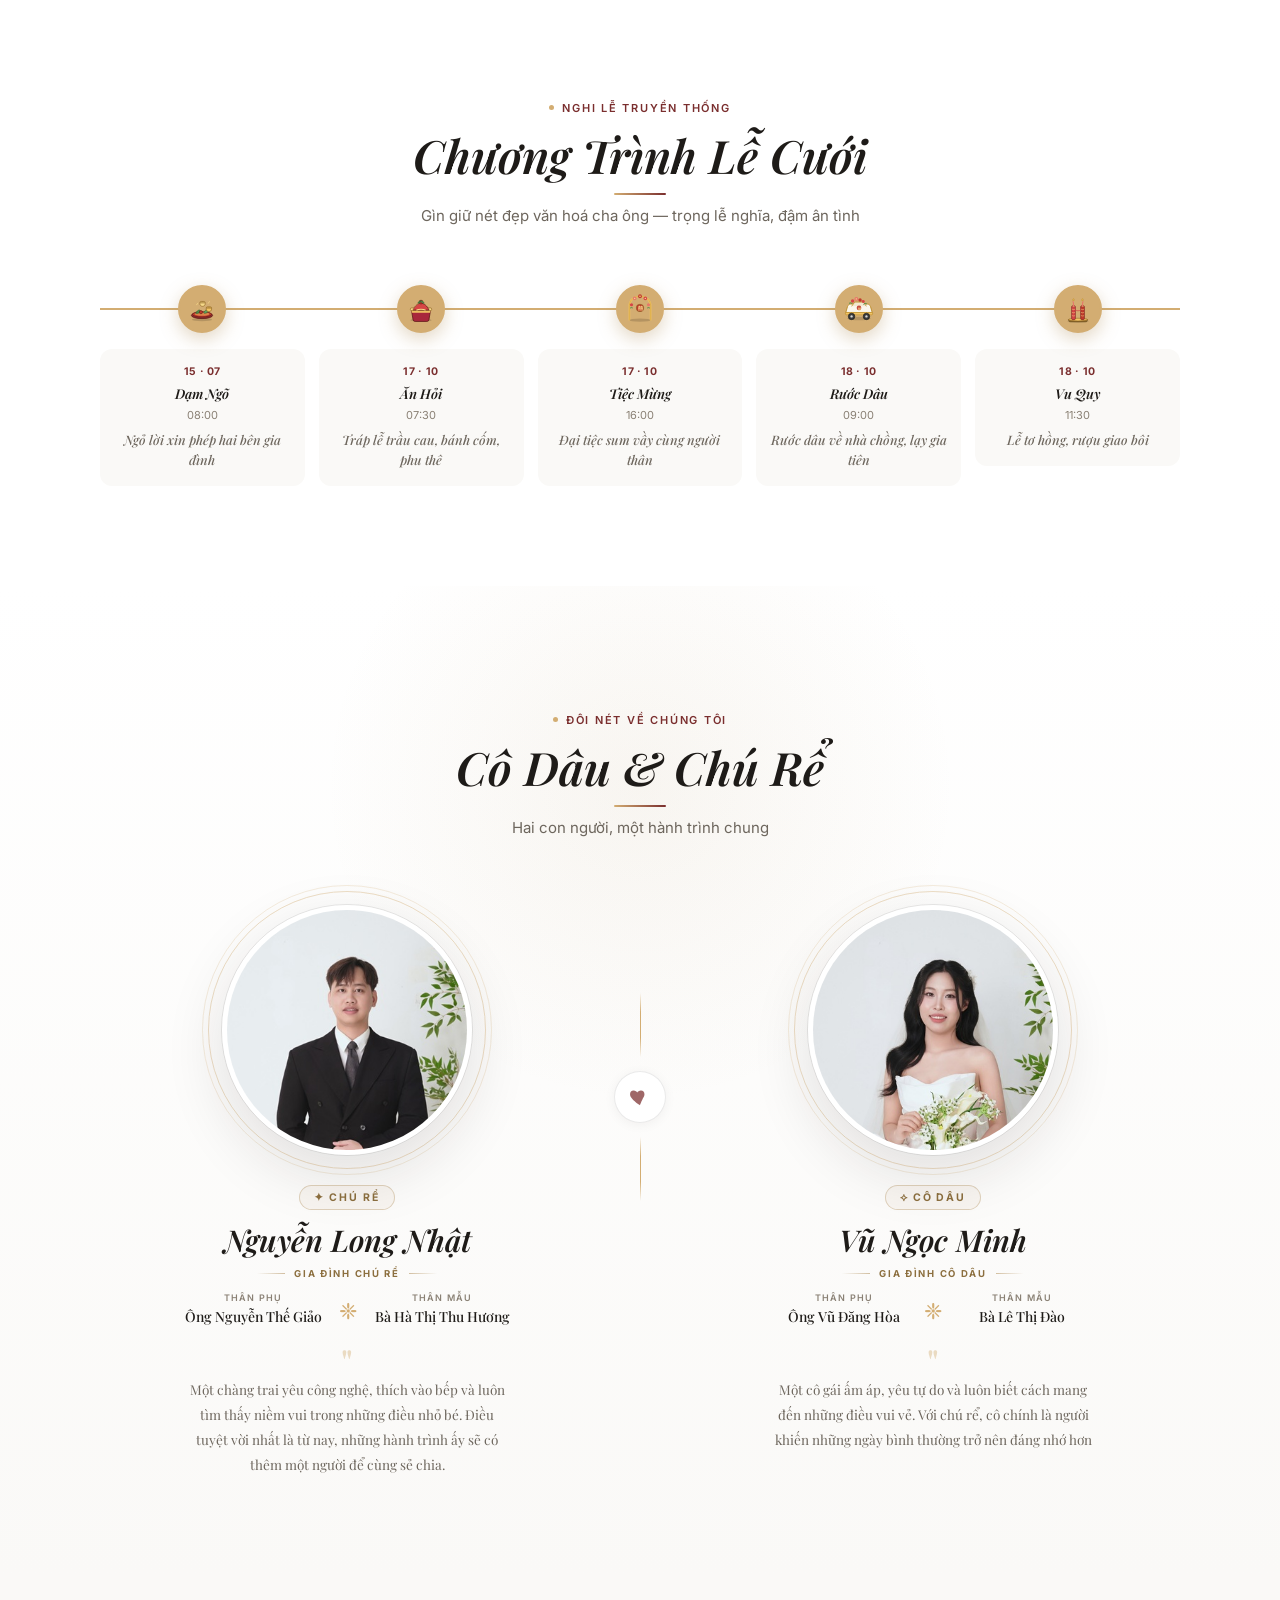
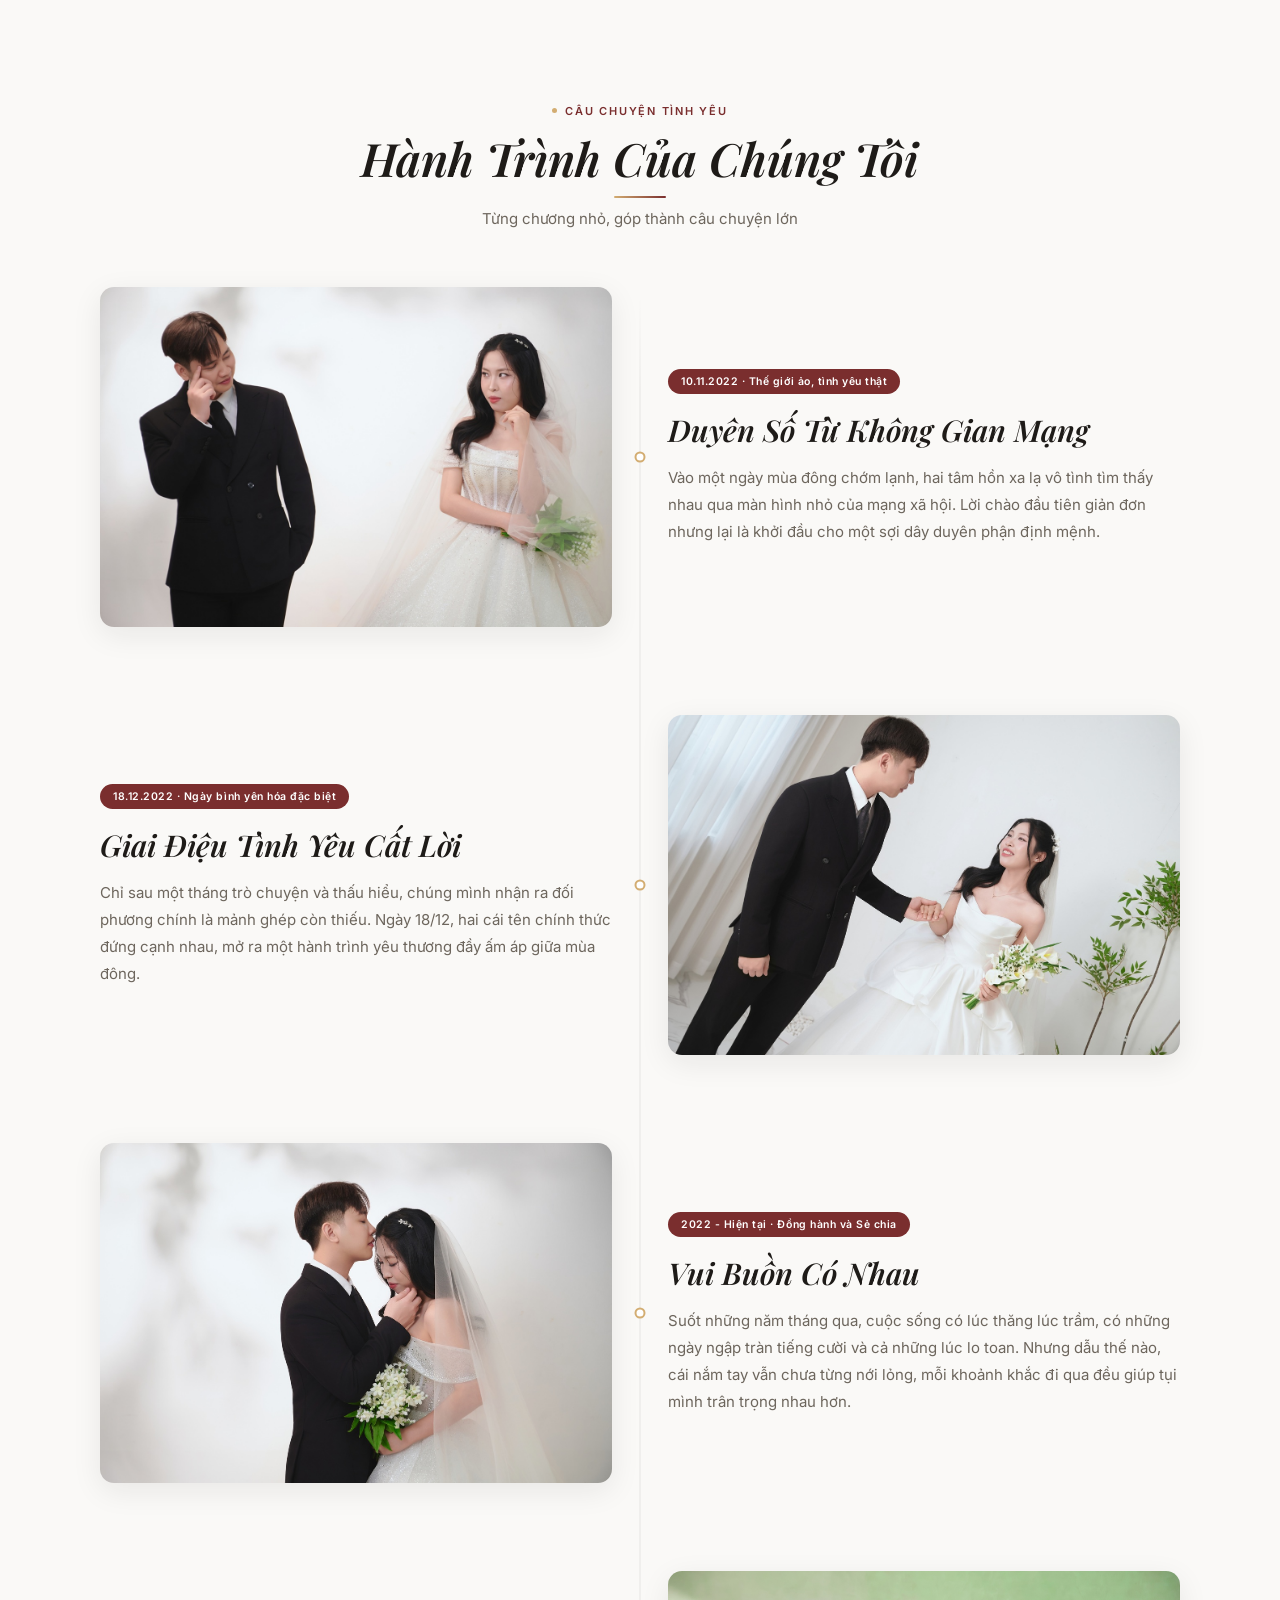
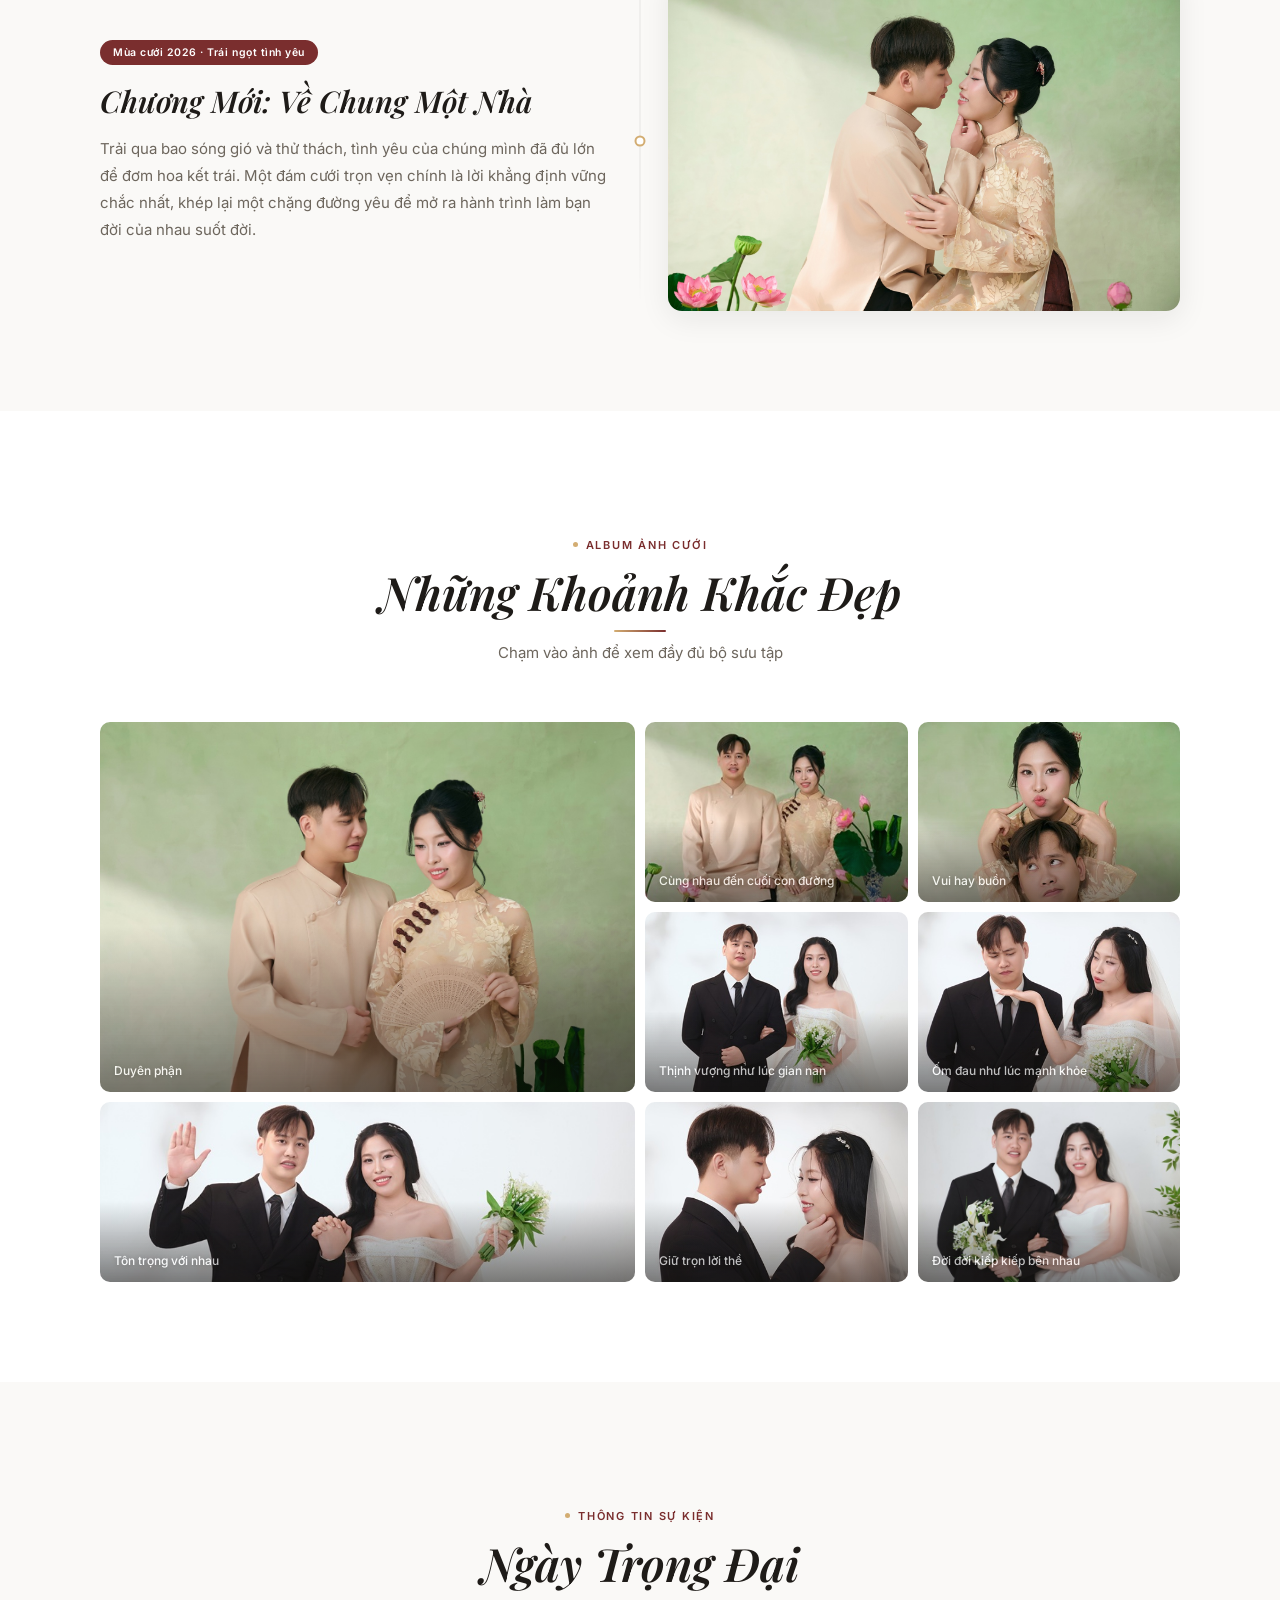
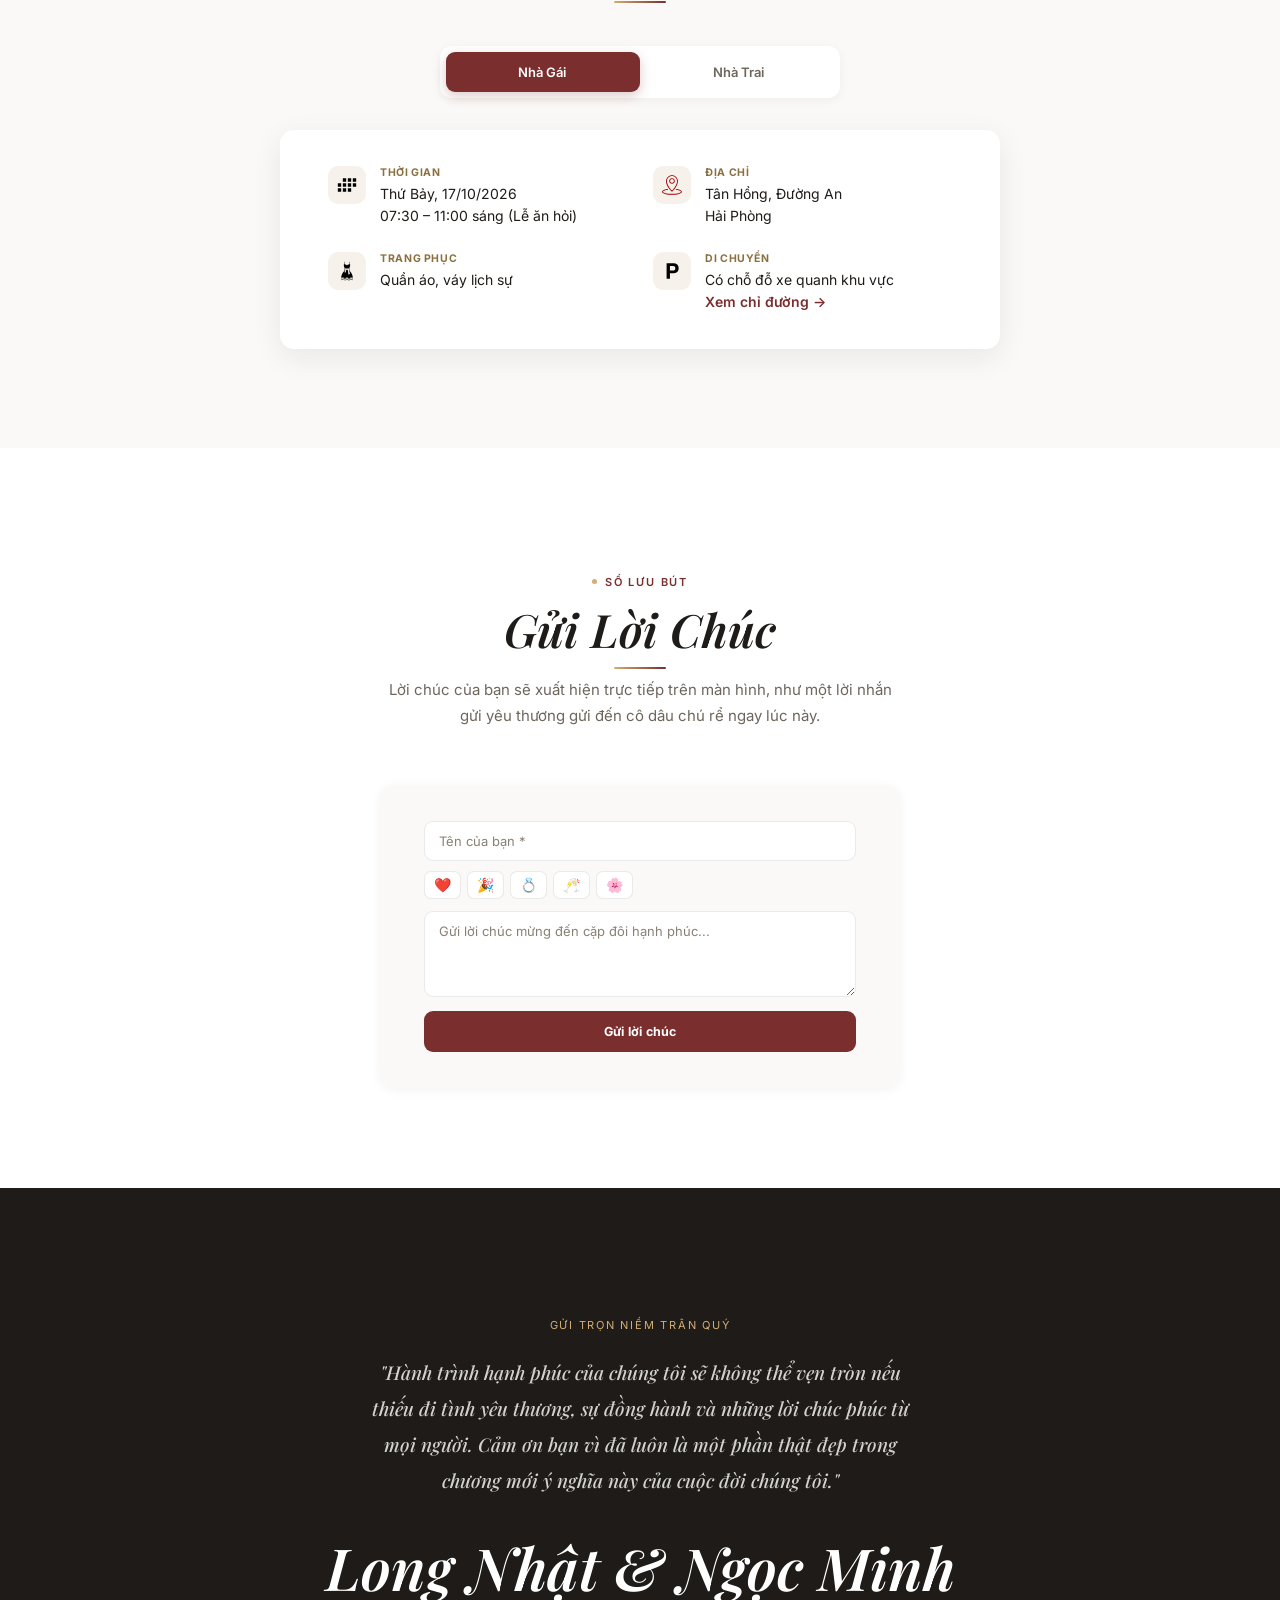
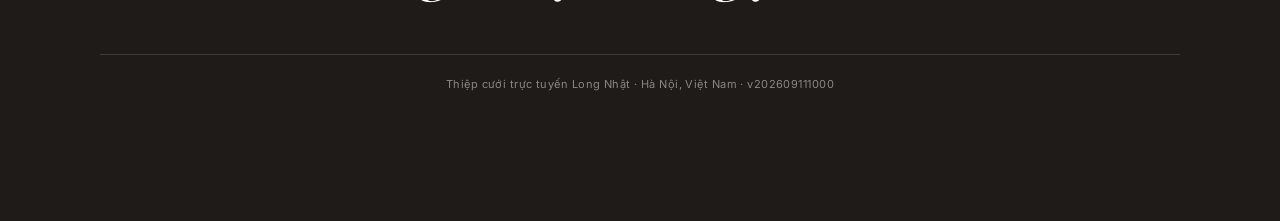
==== commit 2af97019: "nhatnl-updated" ====
--- a/NhatMinh/index.html
+++ b/NhatMinh/index.html
@@ -13,20 +13,20 @@
     content="thiệp cưới online, thiệp mời cưới, đám cưới Long Nhật Ngọc Minh, wedding invitation, thiệp cưới điện tử">
   <meta name="author" content="Long Nhật & Ngọc Minh">
   <meta name="robots" content="index, follow">
-  <link rel="canonical" href="https://longnhat1206.github.io/wedding/NhatMinh/index.html">
+  <link rel="canonical" href="https://thiepcuoinhatminh.online">
 
   <!-- ══ OPEN GRAPH — Facebook, Messenger, Zalo, nhóm chat đọc các thẻ này để hiện ảnh + tiêu đề khi dán link ══ -->
   <meta property="og:type" content="website">
-  <meta property="og:url" content="https://longnhat1206.github.io/wedding/NhatMinh/index.html">
+  <meta property="og:url" content="https://thiepcuoinhatminh.online">
   <meta property="og:site_name" content="Thiệp Cưới Long Nhật & Ngọc Minh">
   <meta property="og:locale" content="vi_VN">
   <meta property="og:title" content="Thiệp Cưới Long Nhật & Ngọc Minh · 18.10.2026">
   <meta property="og:description"
     content="Trân trọng kính mời bạn đến chung vui cùng Long Nhật & Ngọc Minh, Chủ Nhật 18/10/2026 tại Ngọc Hòa, Ninh Giang, Hải Phòng. Bấm để xem thiệp mời và gửi lời chúc!">
   <meta property="og:image"
-    content="https://longnhat1206.github.io/wedding/NhatMinh/assets/img/hero-img-wrap/img-original.jpg">
+    content="https://thiepcuoinhatminh.online/assets/img/hero-img-wrap/img-original.jpg">
   <meta property="og:image:secure_url"
-    content="https://longnhat1206.github.io/wedding/NhatMinh/assets/img/hero-img-wrap/img-original.jpg">
+    content="https://thiepcuoinhatminh.online/assets/img/hero-img-wrap/img-original.jpg">
   <meta property="og:image:type" content="image/jpeg">
   <meta property="og:image:width" content="1200">
   <meta property="og:image:height" content="630">
@@ -38,11 +38,11 @@
   <meta name="twitter:description"
     content="Trân trọng kính mời bạn đến chung vui cùng Long Nhật & Ngọc Minh, Chủ Nhật 18/10/2026 tại Ngọc Hòa, Ninh Giang, Hải Phòng.">
   <meta name="twitter:image"
-    content="https://longnhat1206.github.io/wedding/NhatMinh/assets/img/hero-img-wrap/img-original.jpg">
+    content="https://thiepcuoinhatminh.online/assets/img/hero-img-wrap/img-original.jpg">
 
   <!-- ══ FAVICON / GIAO DIỆN THANH ĐỊA CHỈ ══ -->
-  <link rel="icon" type="image/jpeg" href="assets/img/hero-img-wrap/img-original.jpg">
-  <link rel="apple-touch-icon" href="assets/img/hero-img-wrap/img-original.jpg">
+  <link rel="icon" type="image/jpeg" href="https://thiepcuoinhatminh.online/assets/img/logo.ico">
+  <link rel="apple-touch-icon" href="https://thiepcuoinhatminh.online/assets/img/logo.ico">
   <meta name="theme-color" content="#7A2E2E">
   <meta name="apple-mobile-web-app-title" content="Thiệp Cưới Long Nhật & Ngọc Minh">
 
@@ -66,7 +66,7 @@
         "addressCountry": "VN"
       }
     },
-    "image": ["https://longnhat1206.github.io/wedding/NhatMinh/assets/img/hero-img-wrap/img-original.jpg"],
+    "image": ["https://thiepcuoinhatminh.online/assets/img/hero-img-wrap/img-original.jpg"],
     "description": "Trân trọng kính mời bạn đến chung vui cùng Long Nhật & Ngọc Minh trong ngày cưới.",
     "organizer": {
       "@type": "Person",
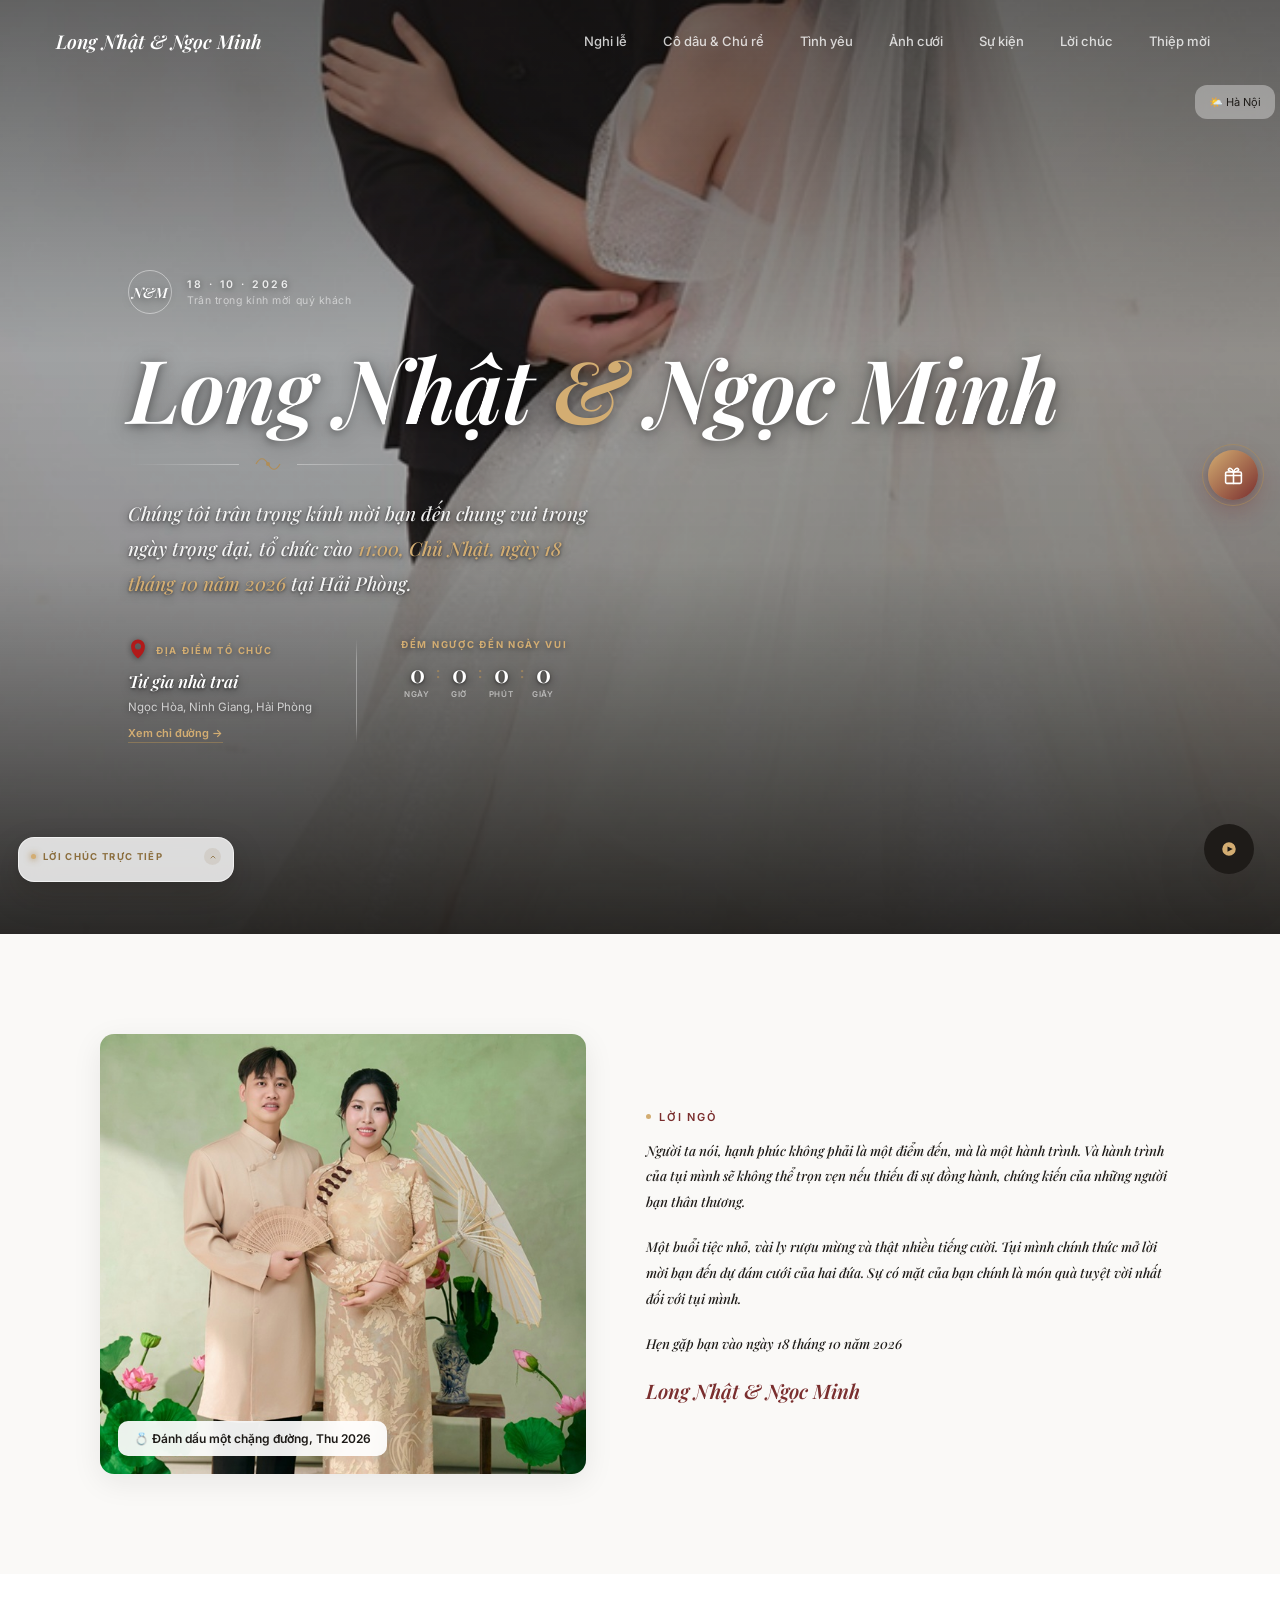
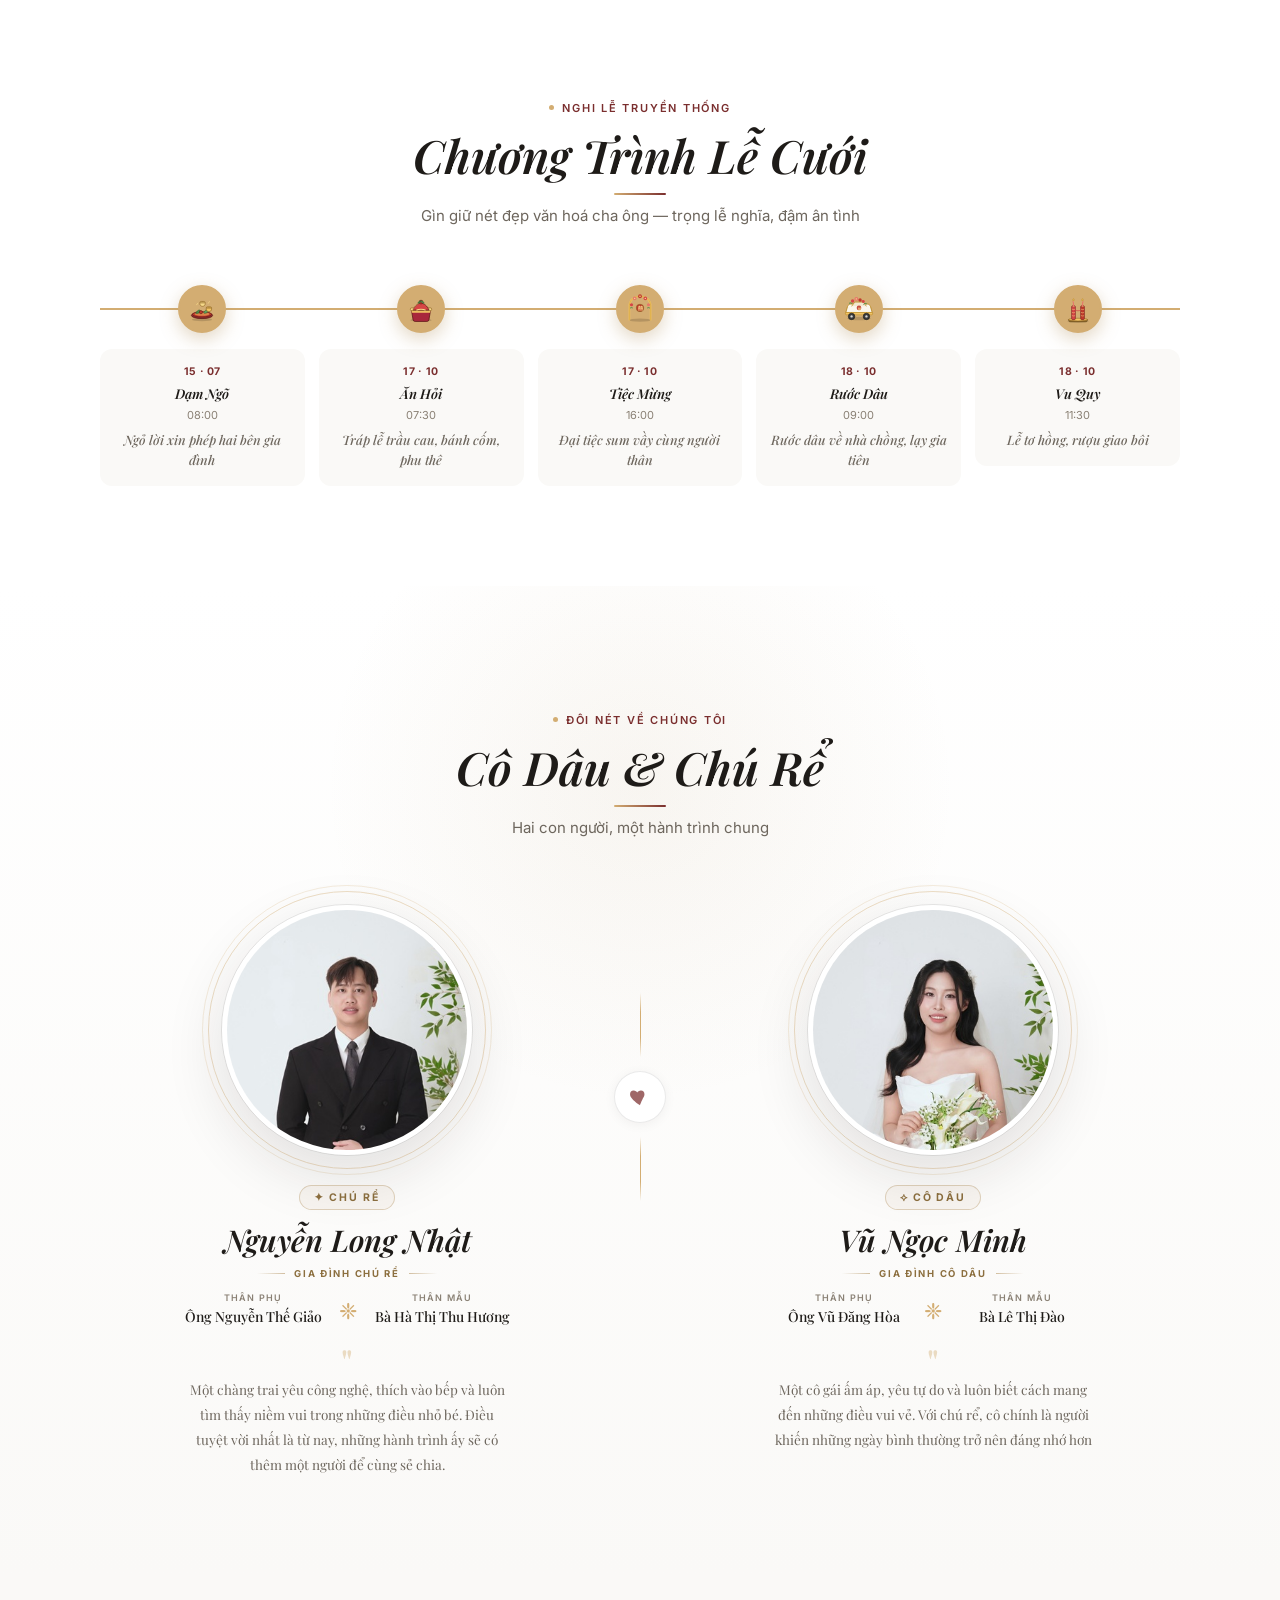
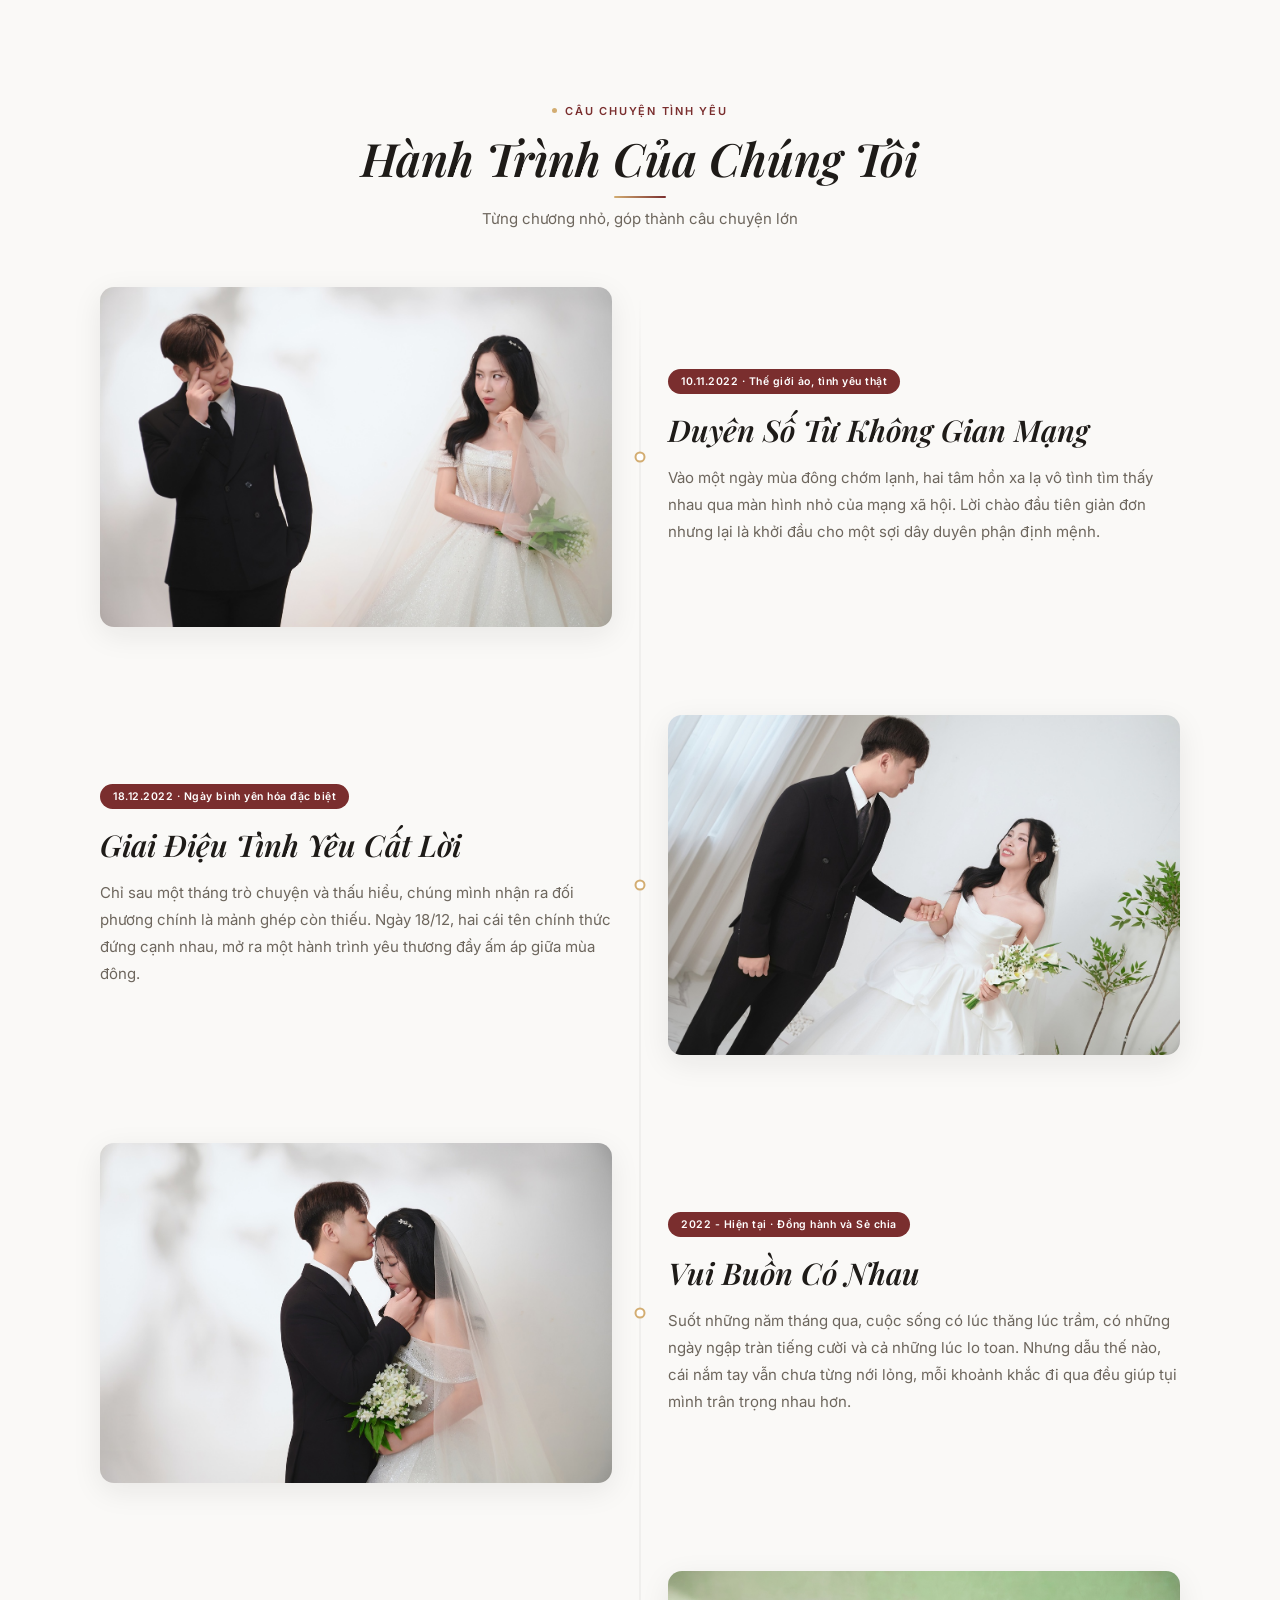
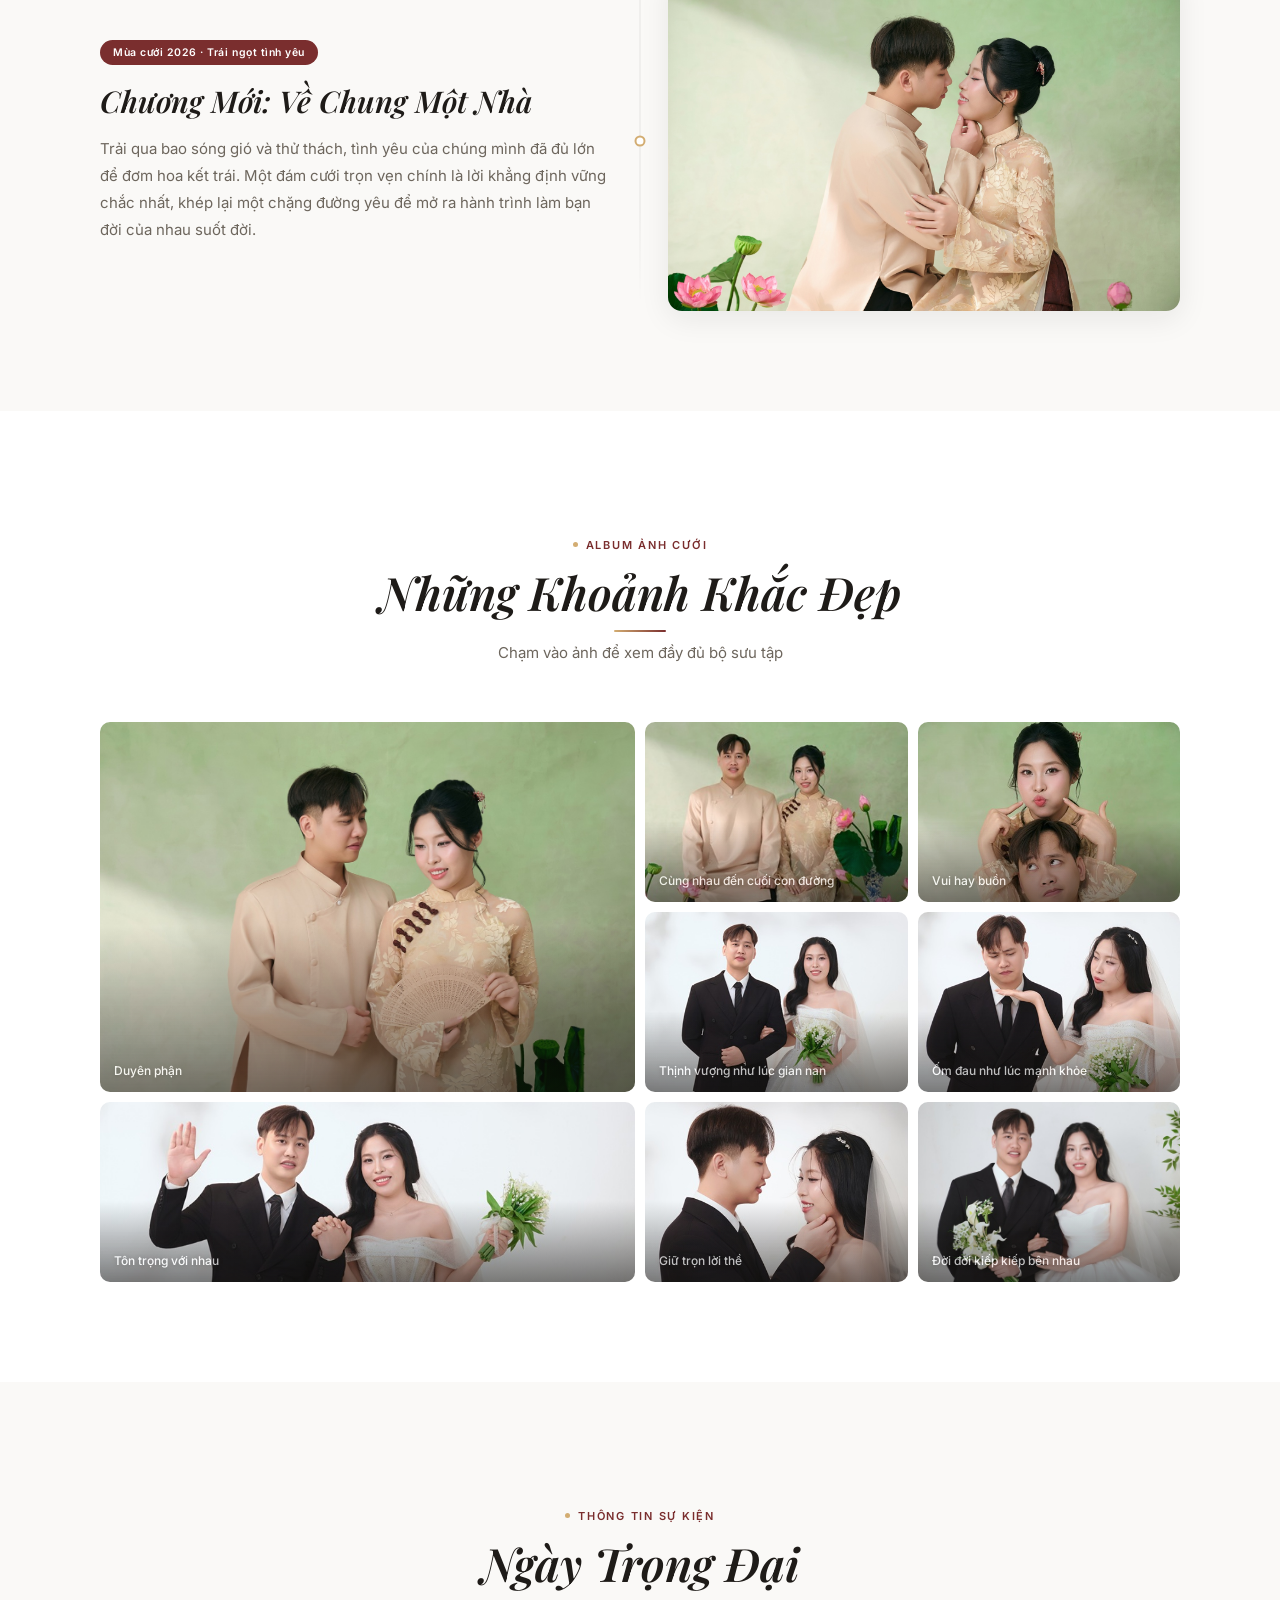
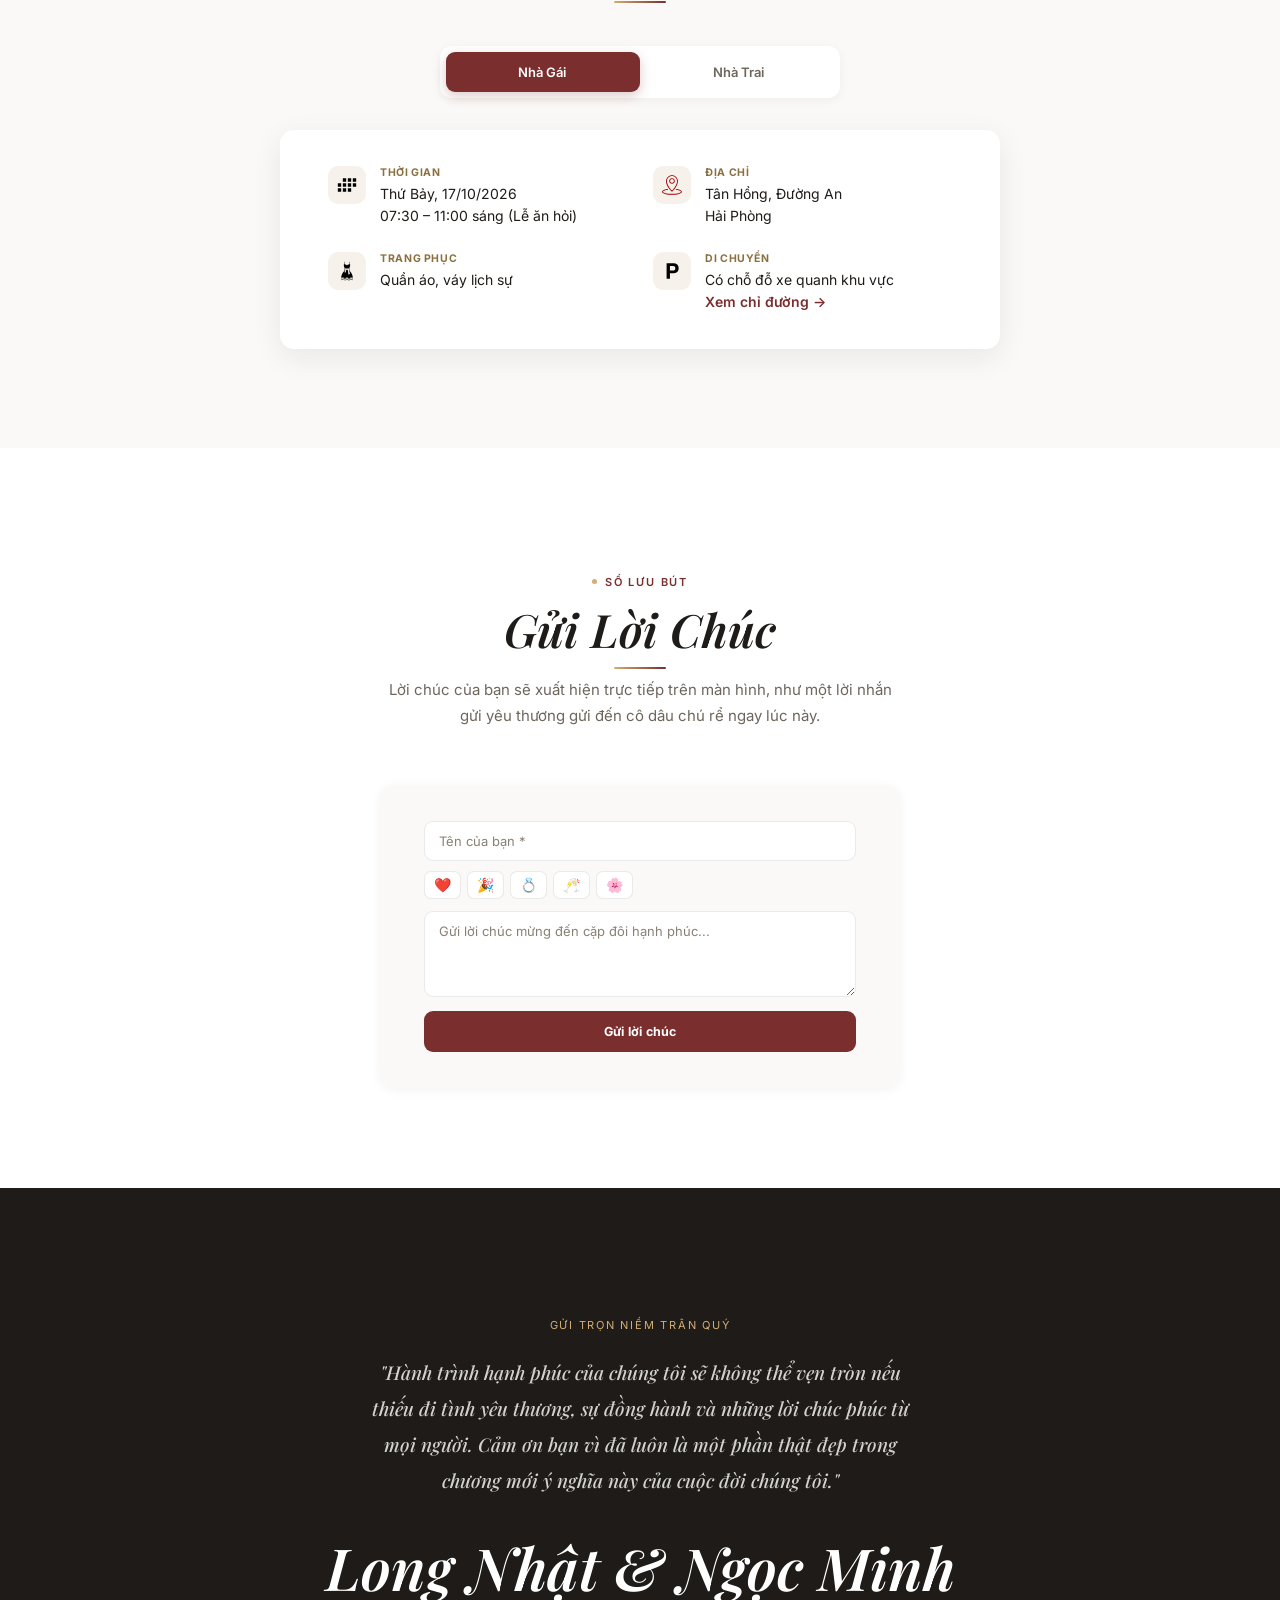
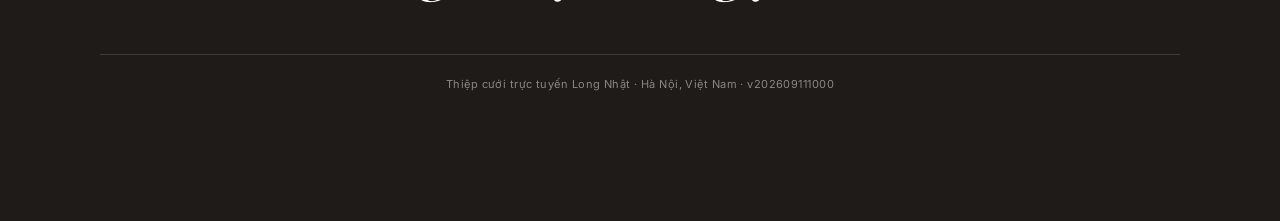
==== commit 39e5a0aa: "nhatnl-updated" ====
--- a/NhatMinh/index.html
+++ b/NhatMinh/index.html
@@ -8,7 +8,7 @@
 
   <!-- ══ SEO CƠ BẢN ══ -->
   <meta name="description"
-    content="Trân trọng kính mời bạn đến chung vui cùng Long Nhật & Ngọc Minh trong ngày cưới Chủ Nhật, 18/10/2026 tại Ngọc Hòa, Ninh Giang, Hải Phòng. Xem thiệp mời, chương trình lễ cưới và gửi lời chúc mừng ngay tại đây.">
+    content="Trân trọng kính mời bạn đến chung vui cùng Long Nhật & Ngọc Minh. Xem thiệp mời, chương trình lễ cưới và gửi lời chúc mừng ngay tại đây.">
   <meta name="keywords"
     content="thiệp cưới online, thiệp mời cưới, đám cưới Long Nhật Ngọc Minh, wedding invitation, thiệp cưới điện tử">
   <meta name="author" content="Long Nhật & Ngọc Minh">
@@ -22,11 +22,11 @@
   <meta property="og:locale" content="vi_VN">
   <meta property="og:title" content="Thiệp Cưới Long Nhật & Ngọc Minh · 18.10.2026">
   <meta property="og:description"
-    content="Trân trọng kính mời bạn đến chung vui cùng Long Nhật & Ngọc Minh, Chủ Nhật 18/10/2026 tại Ngọc Hòa, Ninh Giang, Hải Phòng. Bấm để xem thiệp mời và gửi lời chúc!">
+    content="Trân trọng kính mời bạn đến chung vui cùng Long Nhật & Ngọc Minh. Bấm để xem thiệp mời và gửi lời chúc!">
   <meta property="og:image"
-    content="https://thiepcuoinhatminh.online/assets/img/hero-img-wrap/img-original.jpg">
+    content="https://thiepcuoinhatminh.online/assets/img/hero-img-wrap/img-original-meta.jpg">
   <meta property="og:image:secure_url"
-    content="https://thiepcuoinhatminh.online/assets/img/hero-img-wrap/img-original.jpg">
+    content="https://thiepcuoinhatminh.online/assets/img/hero-img-wrap/img-original-meta.jpg">
   <meta property="og:image:type" content="image/jpeg">
   <meta property="og:image:width" content="1200">
   <meta property="og:image:height" content="630">
@@ -38,7 +38,7 @@
   <meta name="twitter:description"
     content="Trân trọng kính mời bạn đến chung vui cùng Long Nhật & Ngọc Minh, Chủ Nhật 18/10/2026 tại Ngọc Hòa, Ninh Giang, Hải Phòng.">
   <meta name="twitter:image"
-    content="https://thiepcuoinhatminh.online/assets/img/hero-img-wrap/img-original.jpg">
+    content="https://thiepcuoinhatminh.online/assets/img/hero-img-wrap/img-original-meta.jpg">
 
   <!-- ══ FAVICON / GIAO DIỆN THANH ĐỊA CHỈ ══ -->
   <link rel="icon" type="image/jpeg" href="https://thiepcuoinhatminh.online/assets/img/logo.ico">
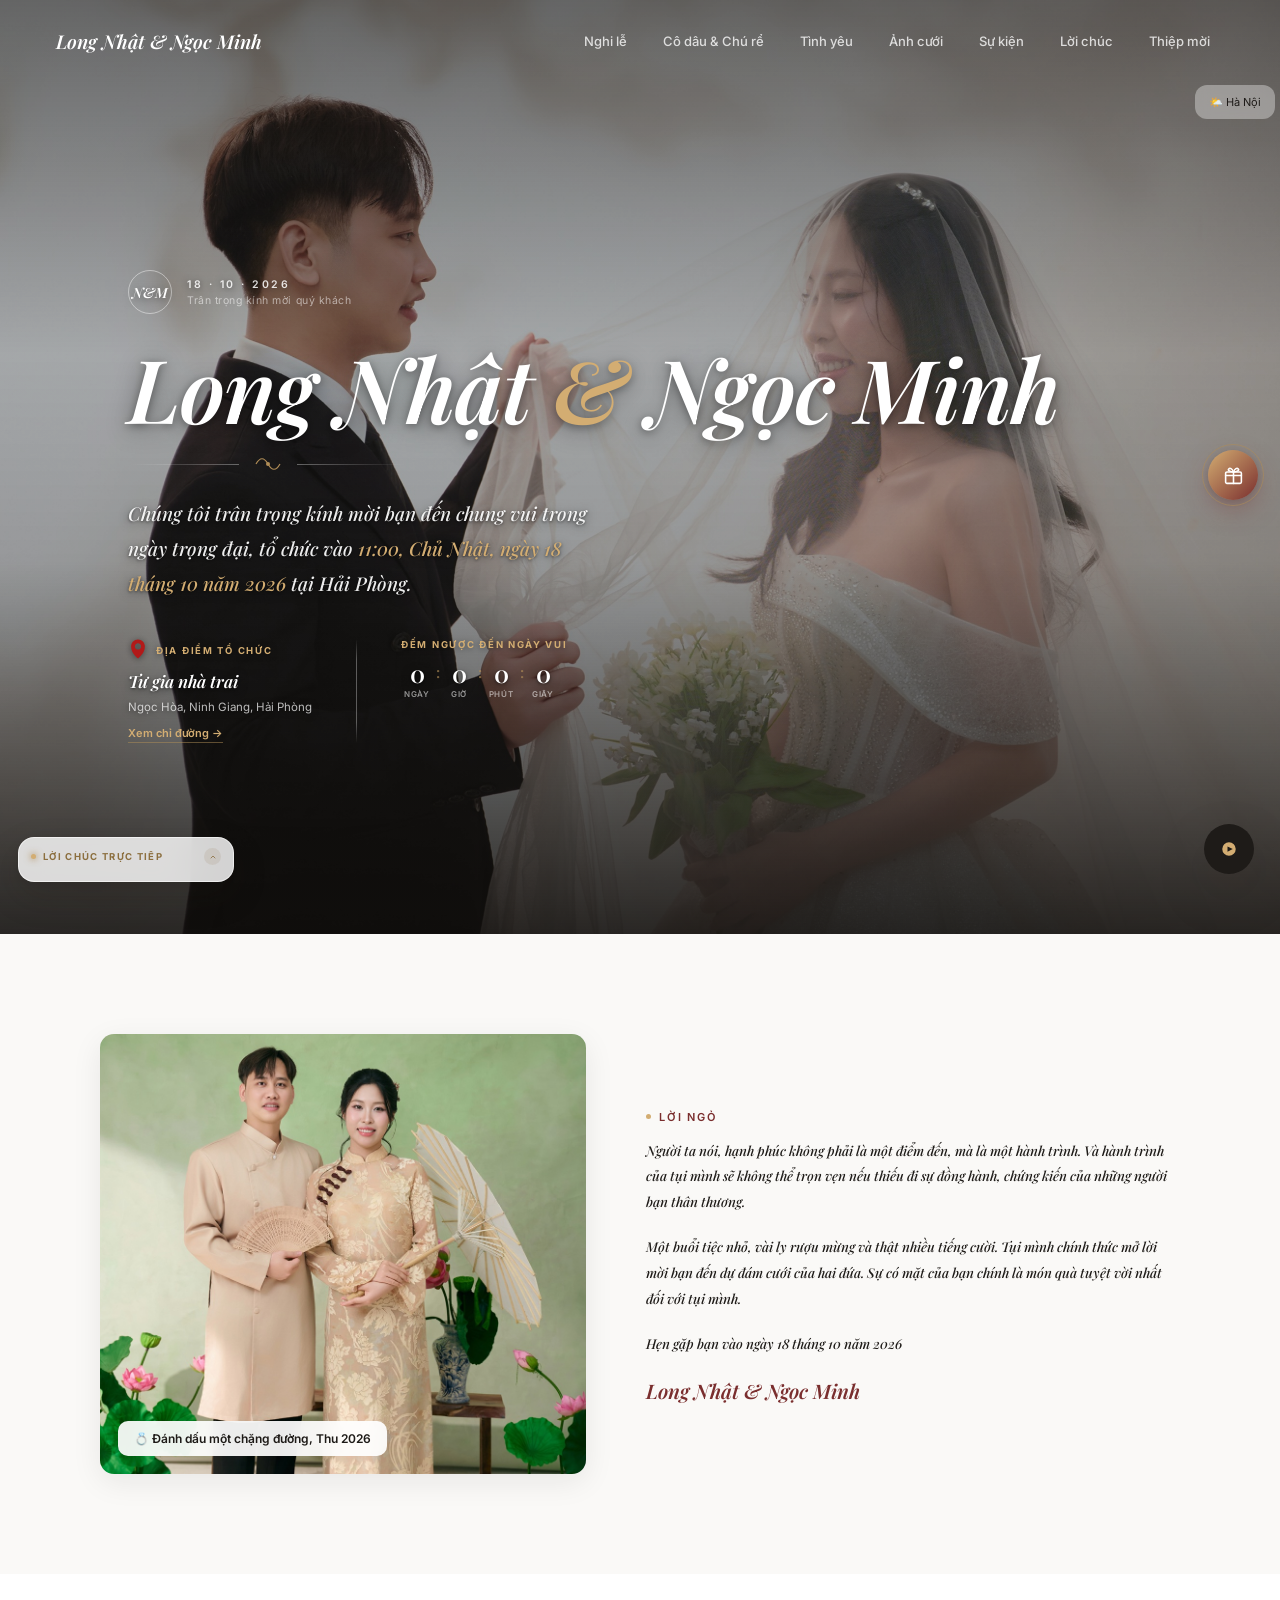
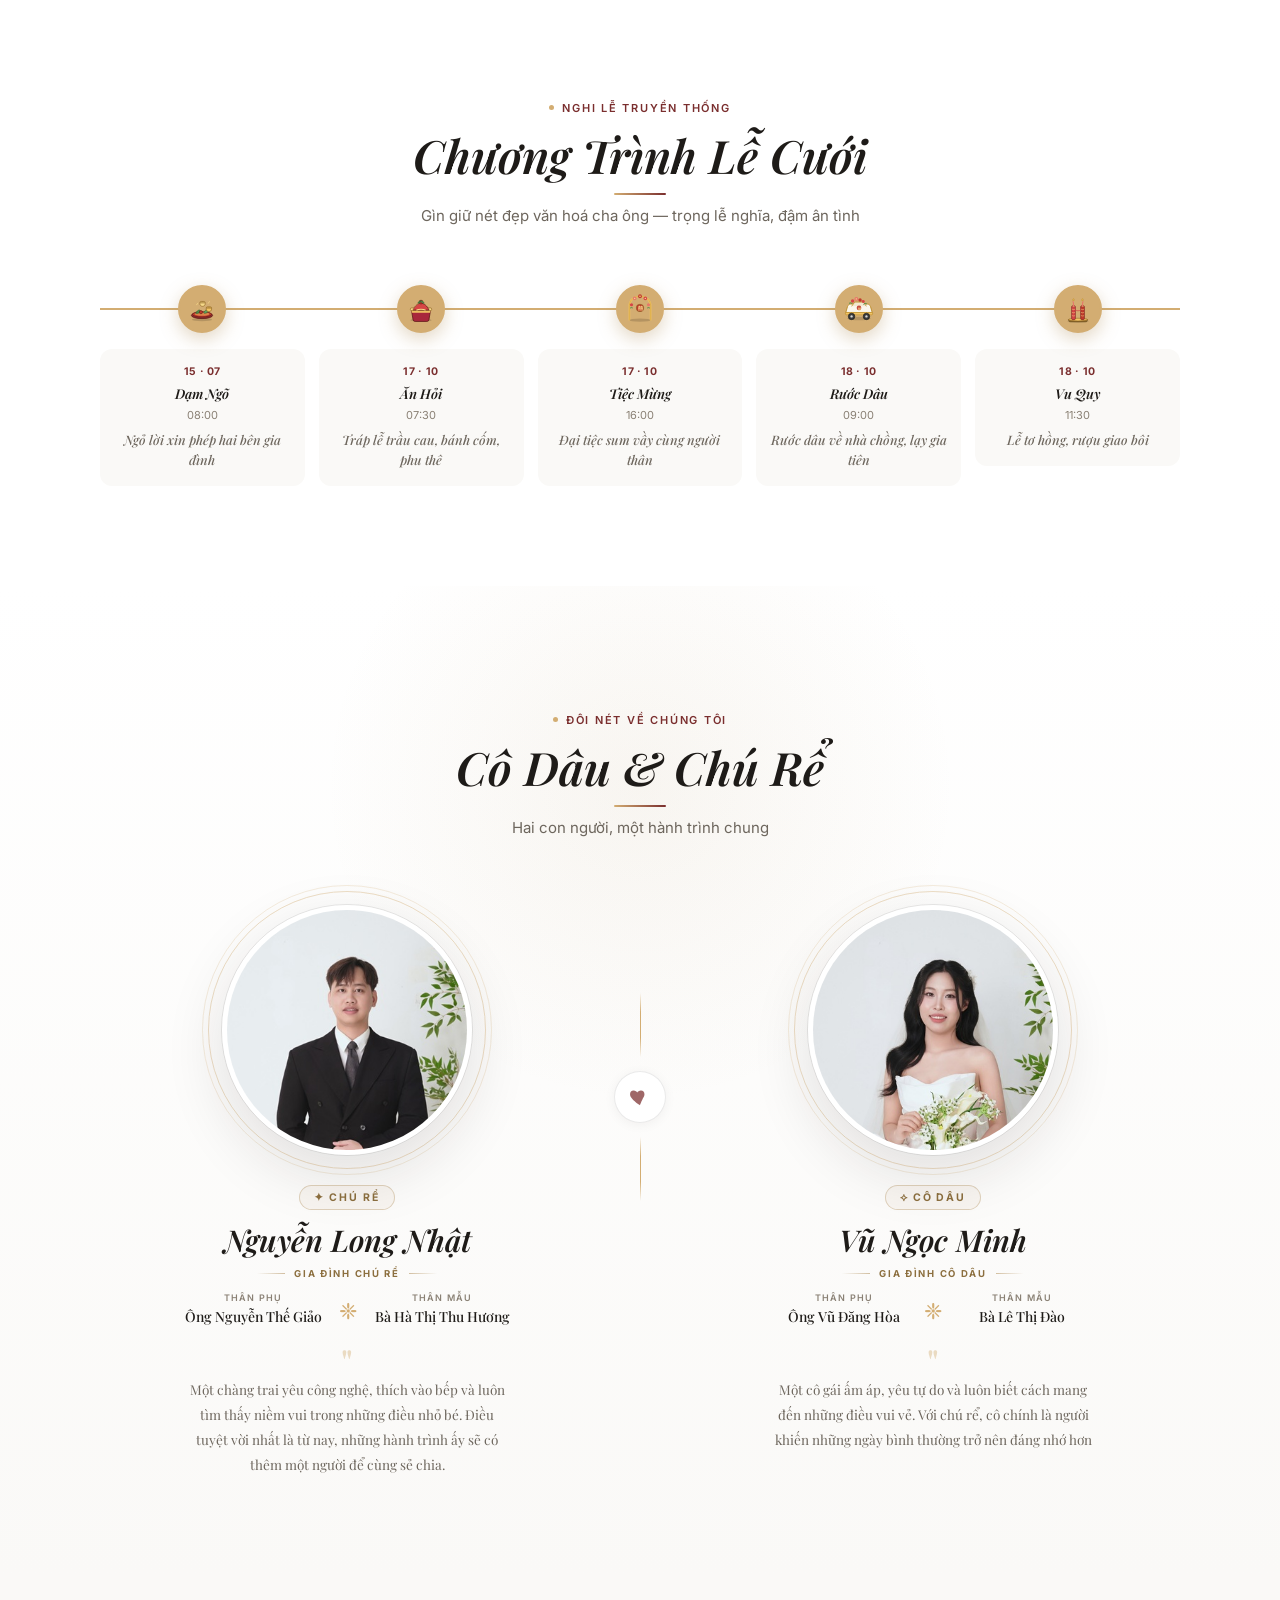
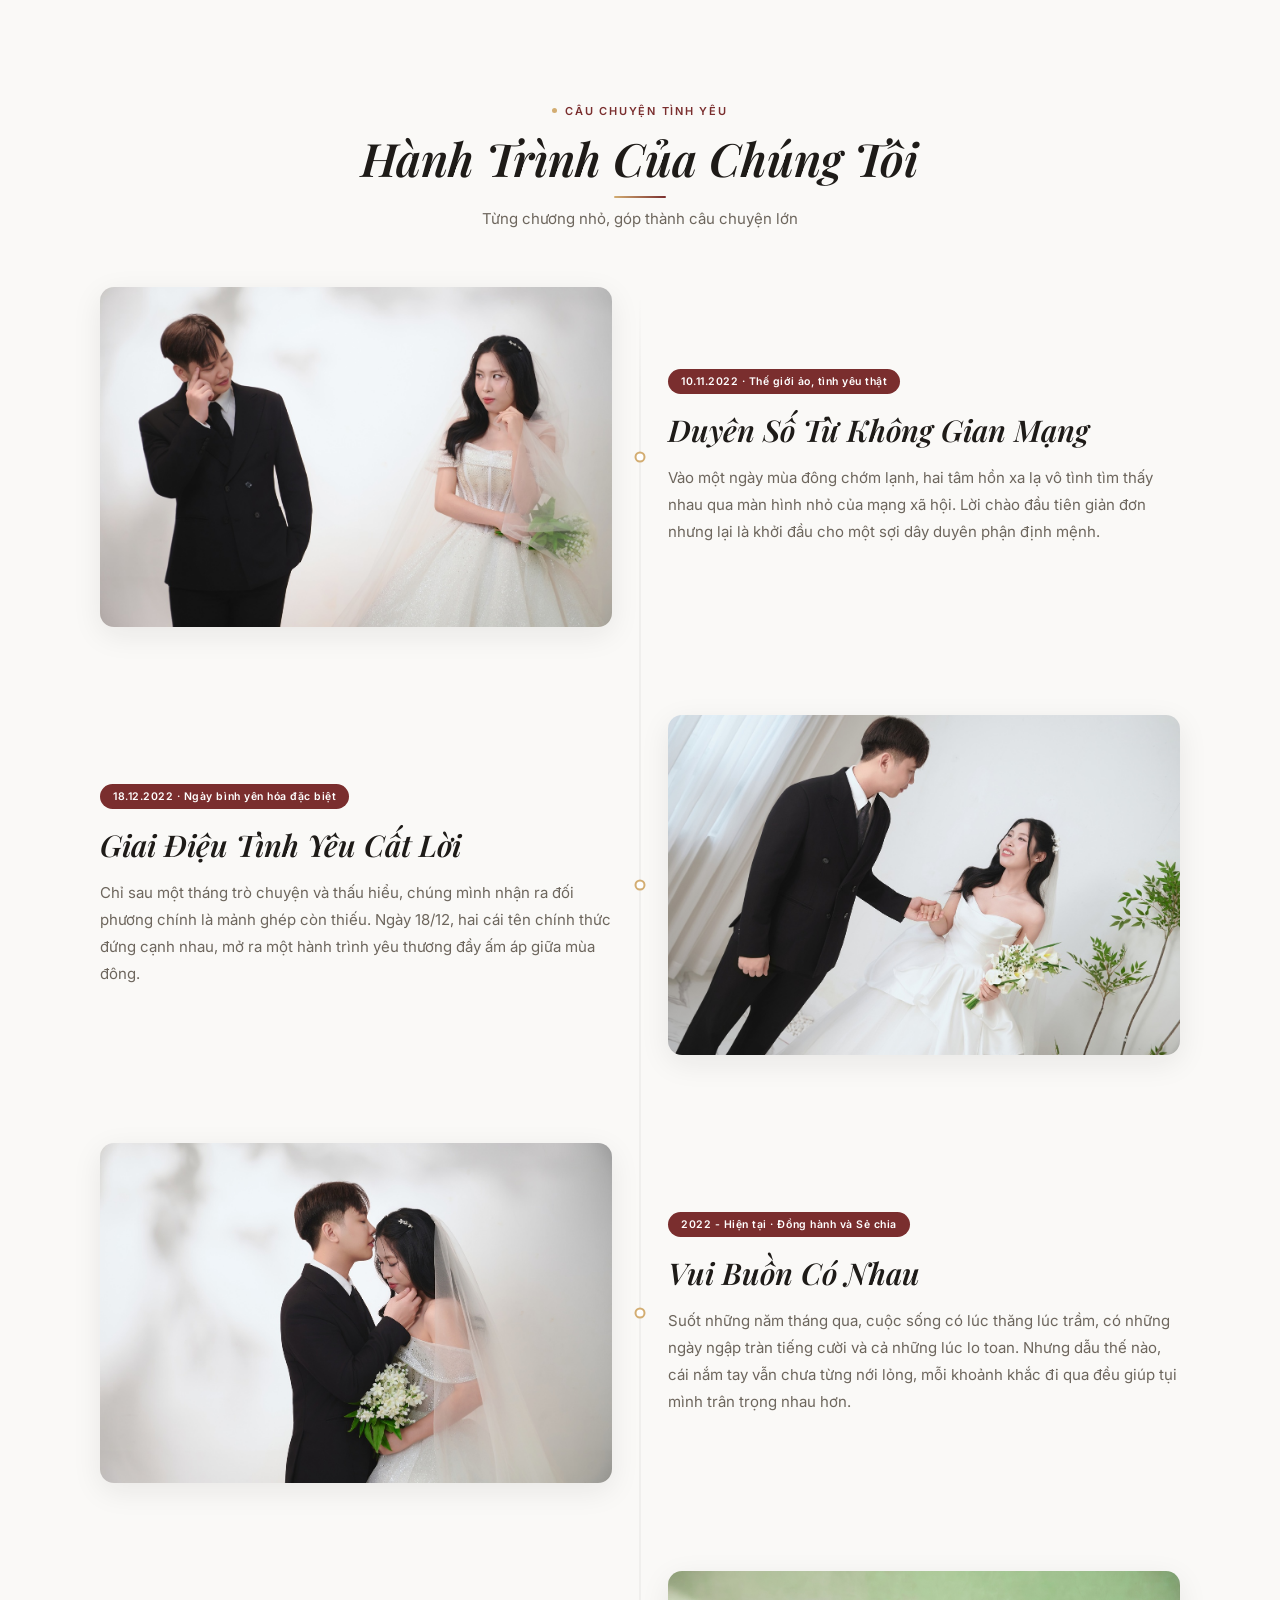
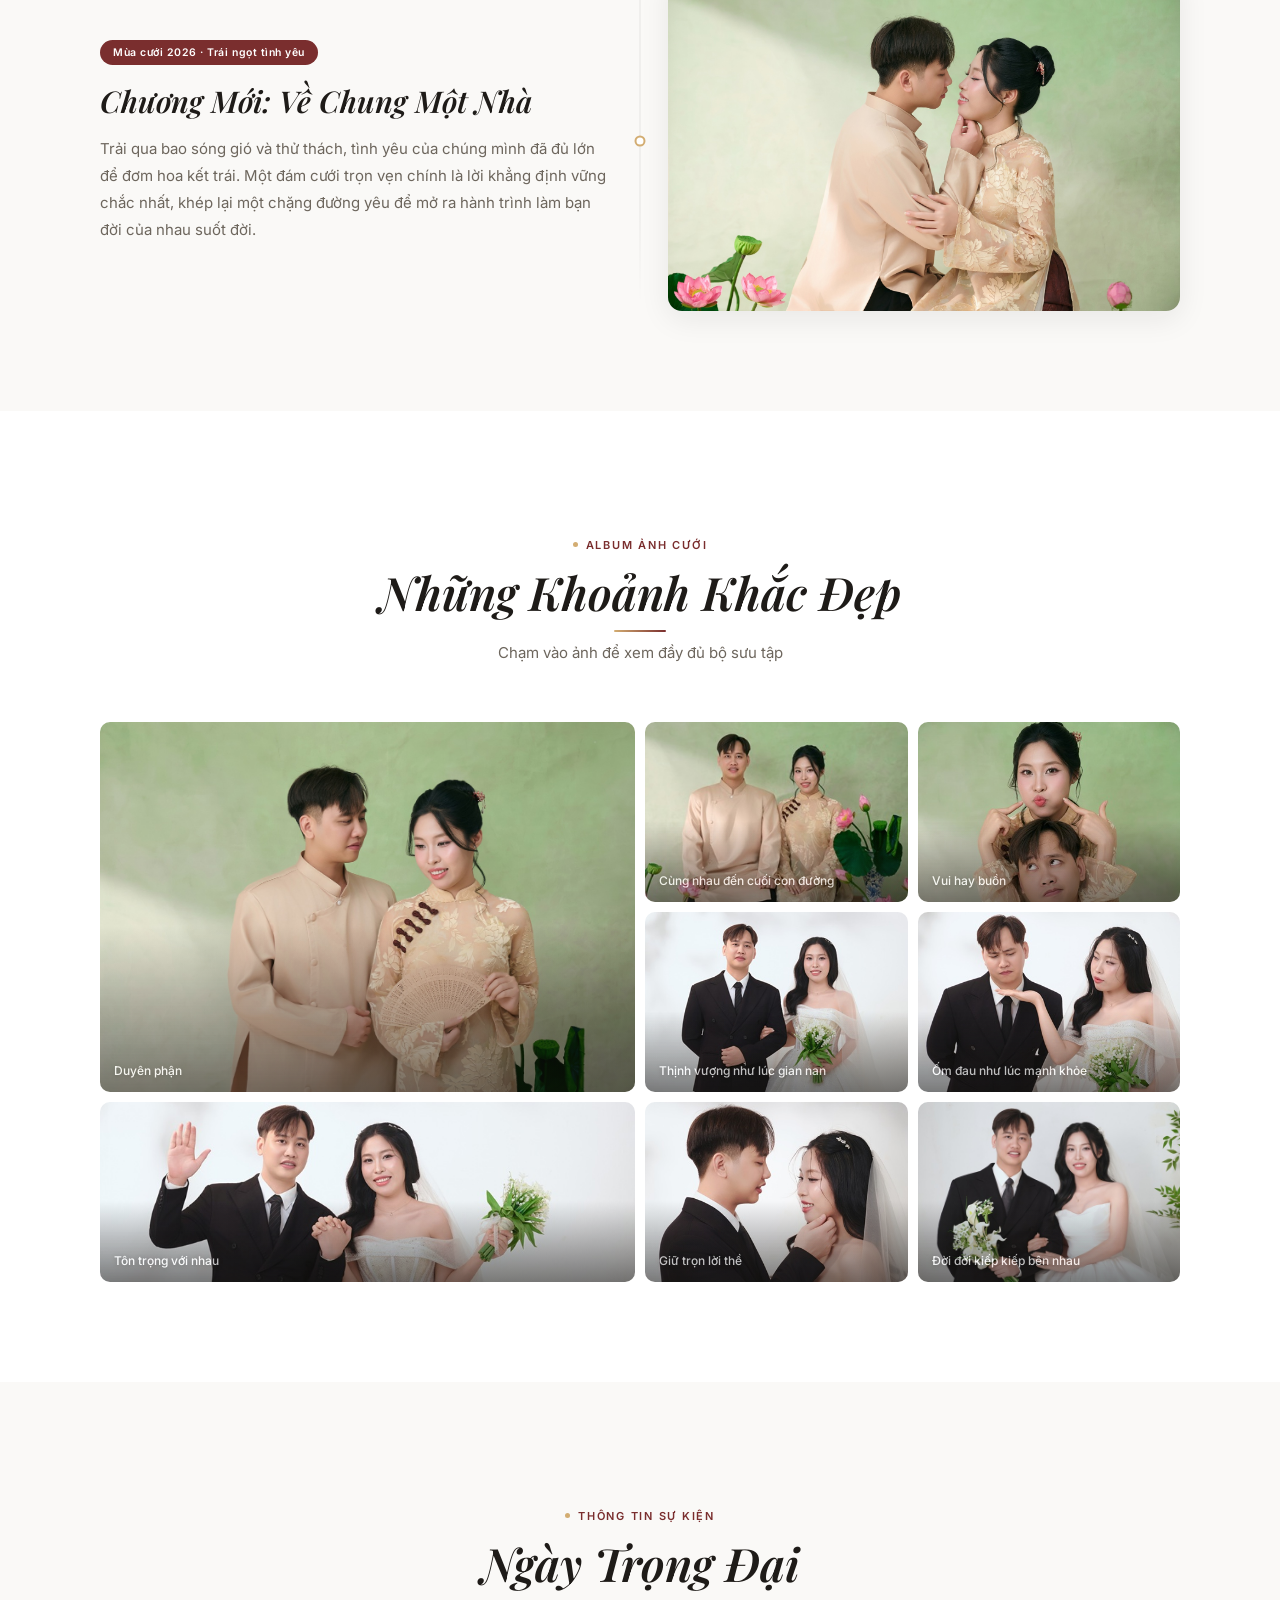
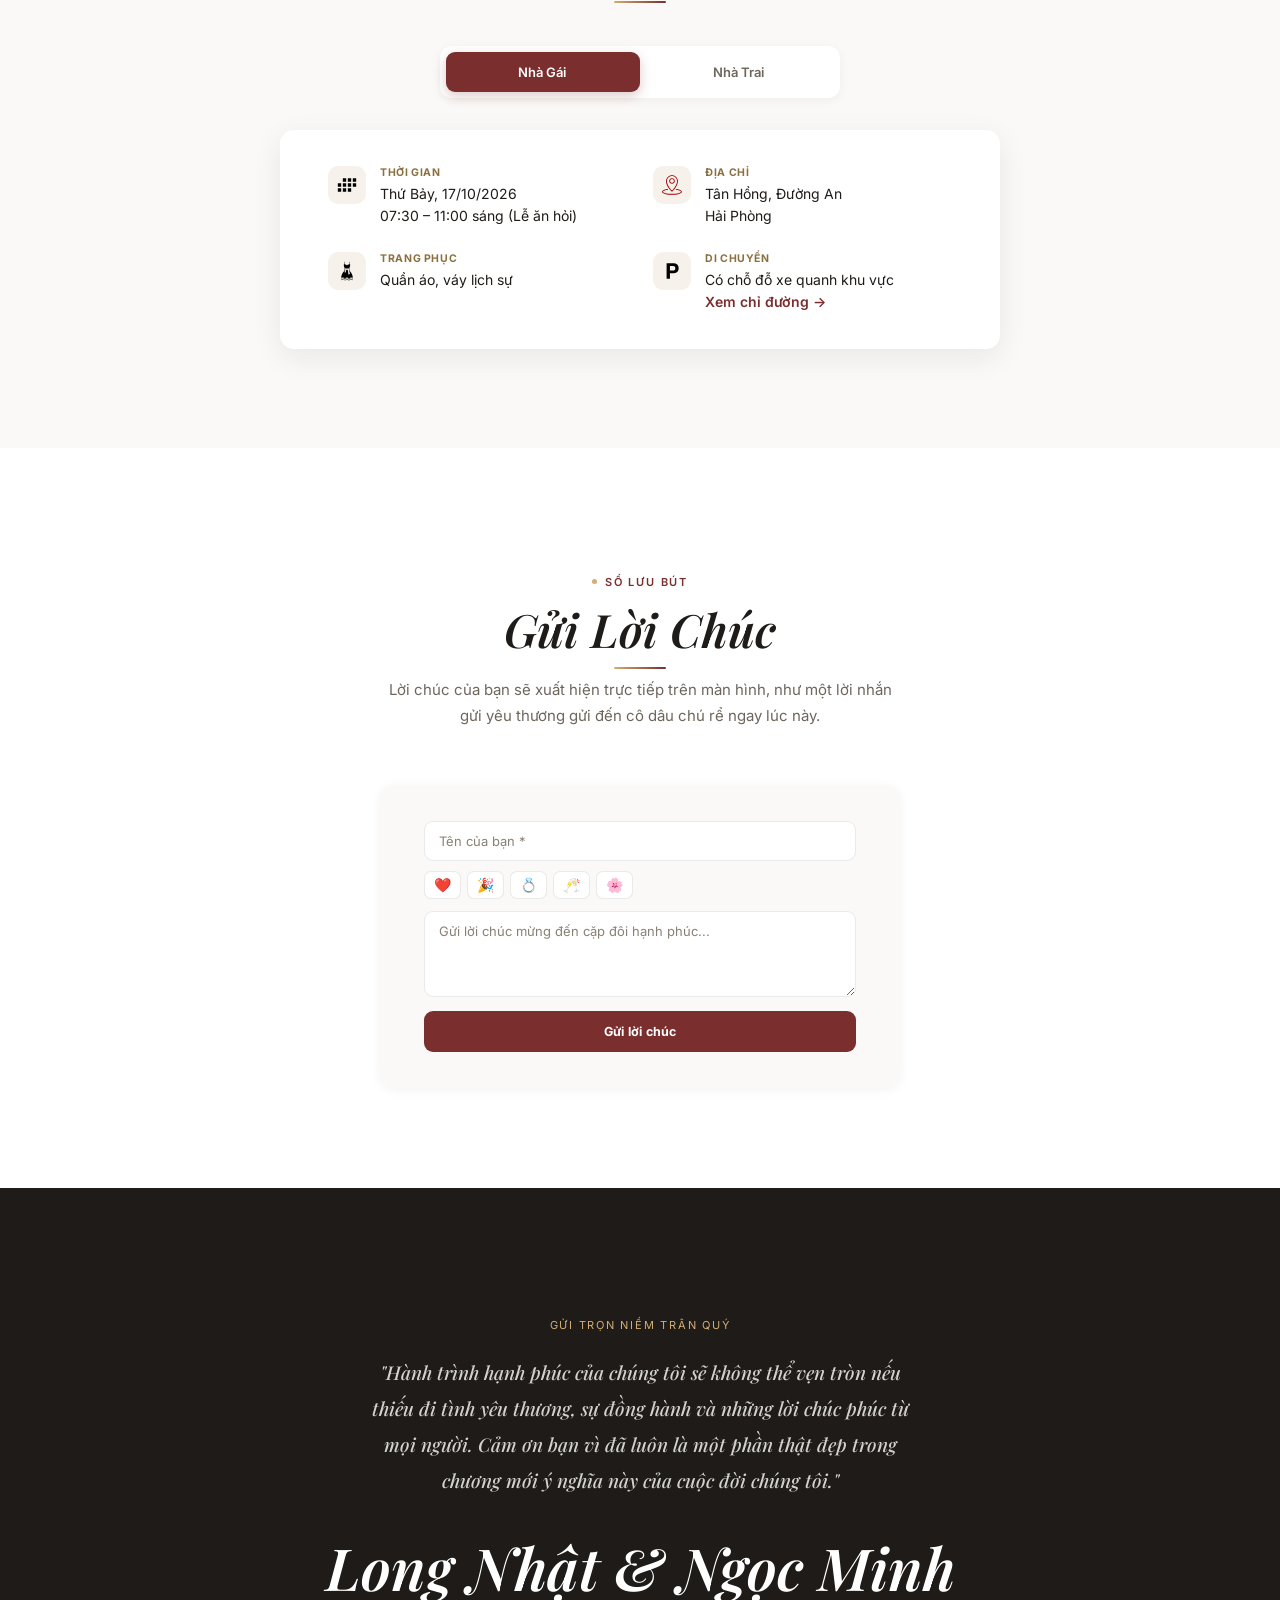
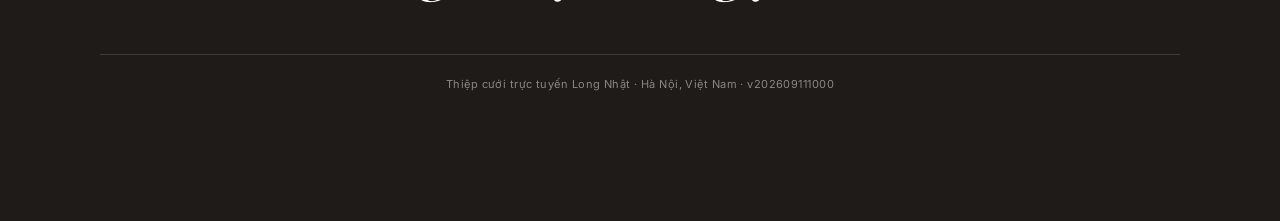
==== commit abaebd6e: "nhatnl-updated" ====
--- a/NhatMinh/index.html
+++ b/NhatMinh/index.html
@@ -24,9 +24,9 @@
   <meta property="og:description"
     content="Trân trọng kính mời bạn đến chung vui cùng Long Nhật & Ngọc Minh. Bấm để xem thiệp mời và gửi lời chúc!">
   <meta property="og:image"
-    content="https://thiepcuoinhatminh.online/assets/img/hero-img-wrap/img-original-meta.jpg">
+    content="https://thiepcuoinhatminh.online/assets/img/hero-img-wrap/meta.jpg">
   <meta property="og:image:secure_url"
-    content="https://thiepcuoinhatminh.online/assets/img/hero-img-wrap/img-original-meta.jpg">
+    content="https://thiepcuoinhatminh.online/assets/img/hero-img-wrap/meta.jpg">
   <meta property="og:image:type" content="image/jpeg">
   <meta property="og:image:width" content="1200">
   <meta property="og:image:height" content="630">
@@ -38,7 +38,7 @@
   <meta name="twitter:description"
     content="Trân trọng kính mời bạn đến chung vui cùng Long Nhật & Ngọc Minh, Chủ Nhật 18/10/2026 tại Ngọc Hòa, Ninh Giang, Hải Phòng.">
   <meta name="twitter:image"
-    content="https://thiepcuoinhatminh.online/assets/img/hero-img-wrap/img-original-meta.jpg">
+    content="https://thiepcuoinhatminh.online/assets/img/hero-img-wrap/meta.jpg">
 
   <!-- ══ FAVICON / GIAO DIỆN THANH ĐỊA CHỈ ══ -->
   <link rel="icon" type="image/jpeg" href="https://thiepcuoinhatminh.online/assets/img/logo.ico">
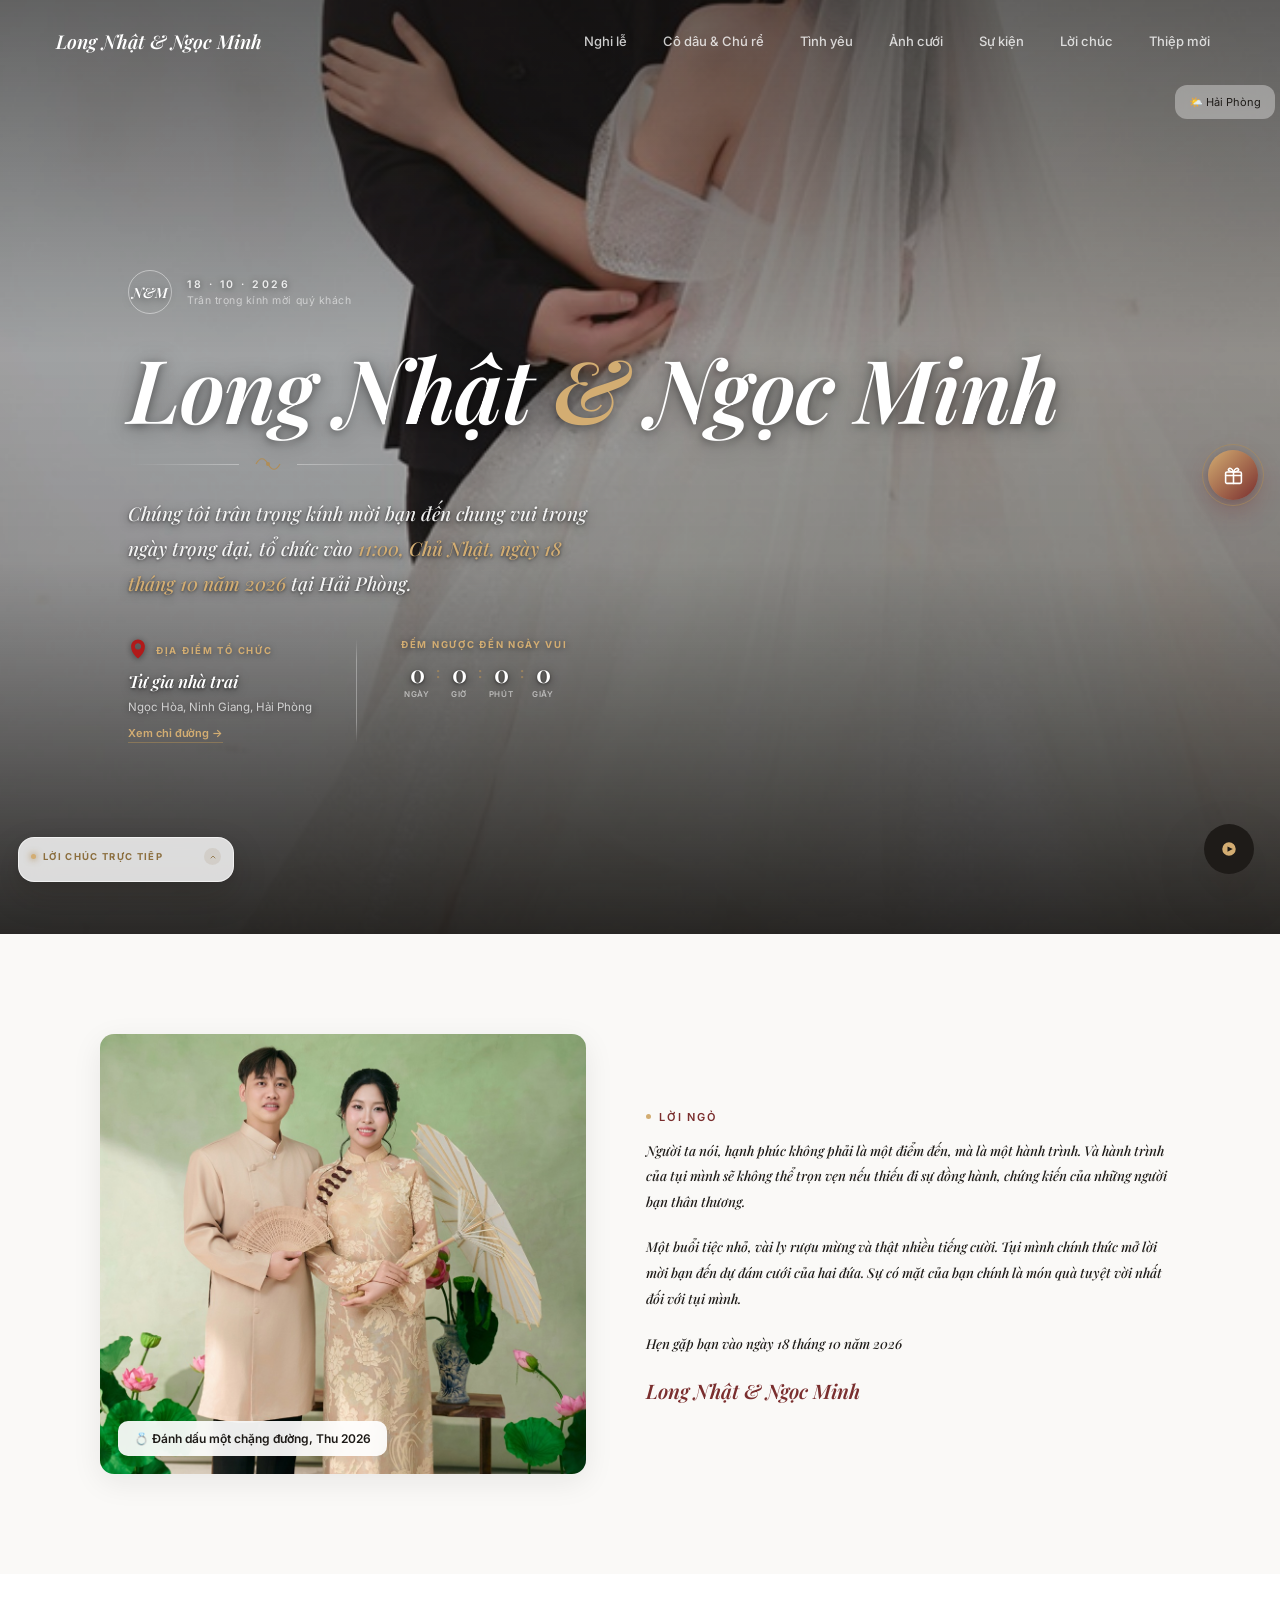
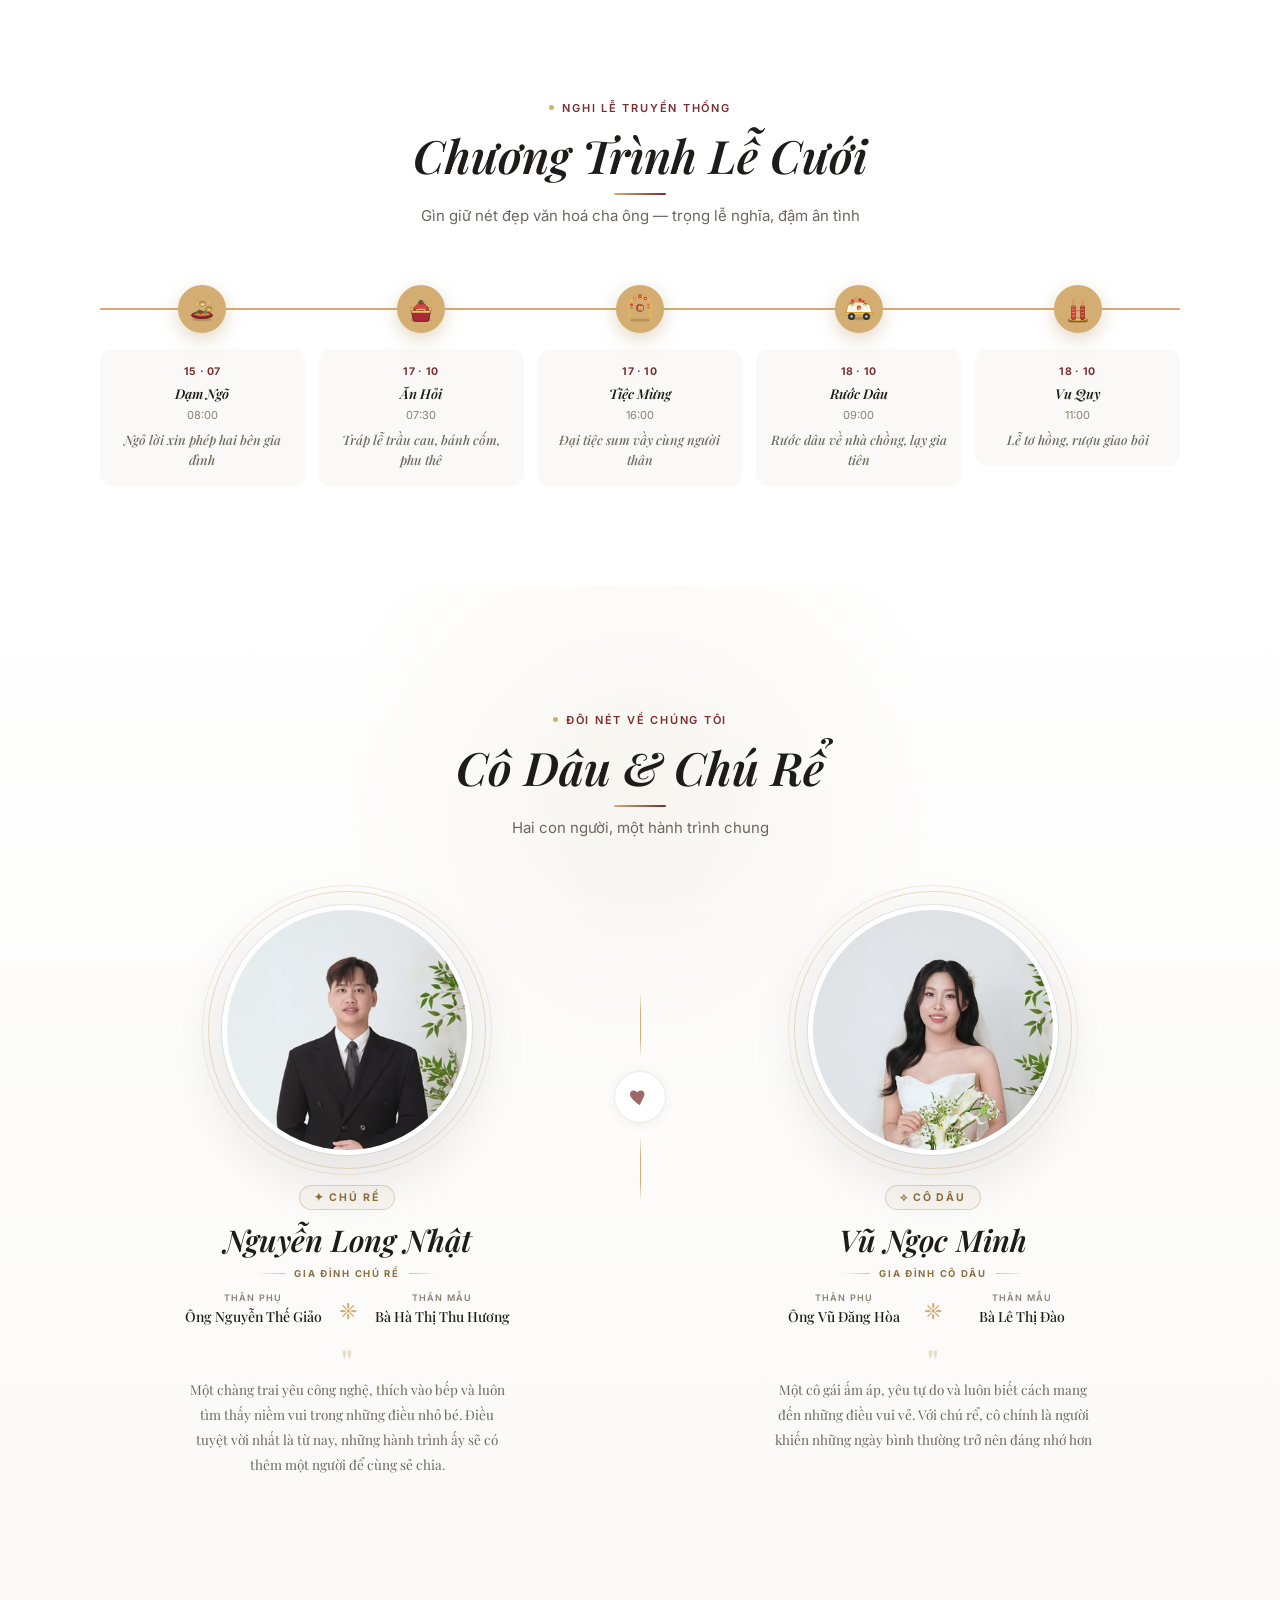
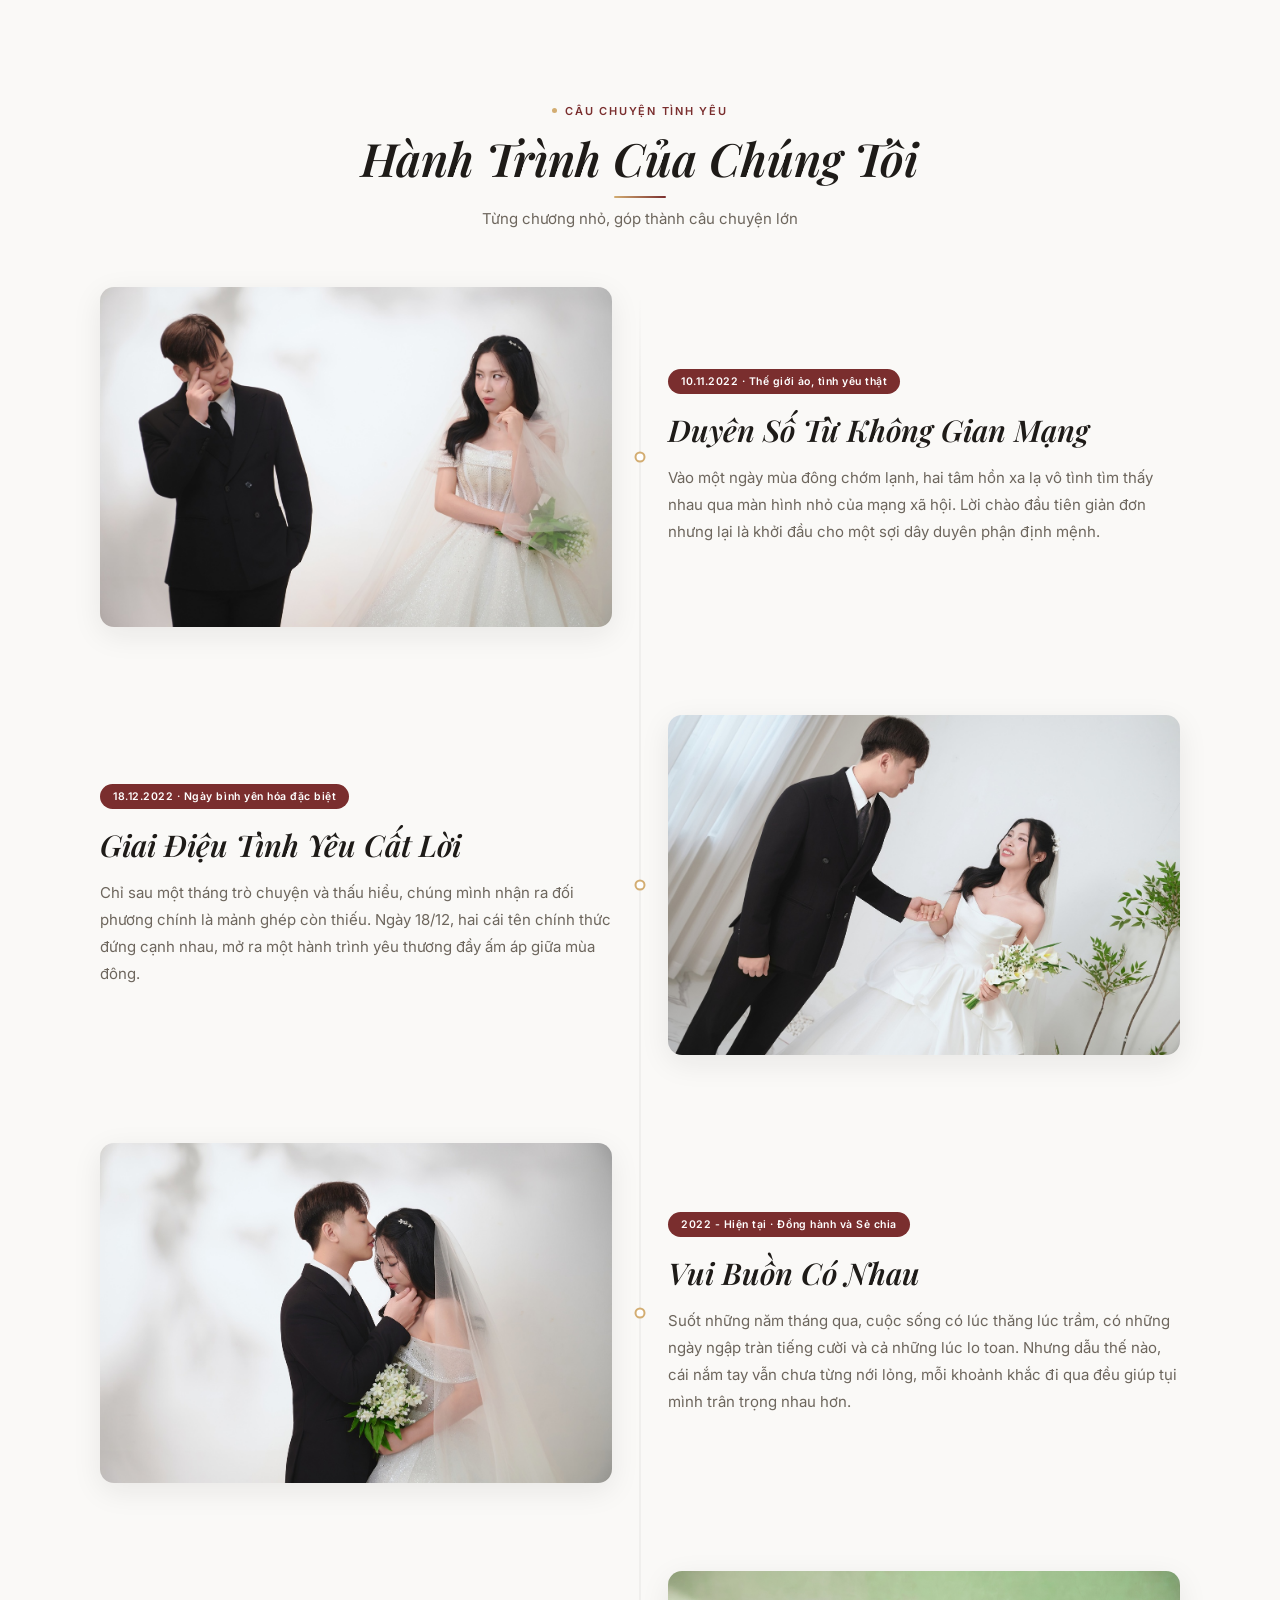
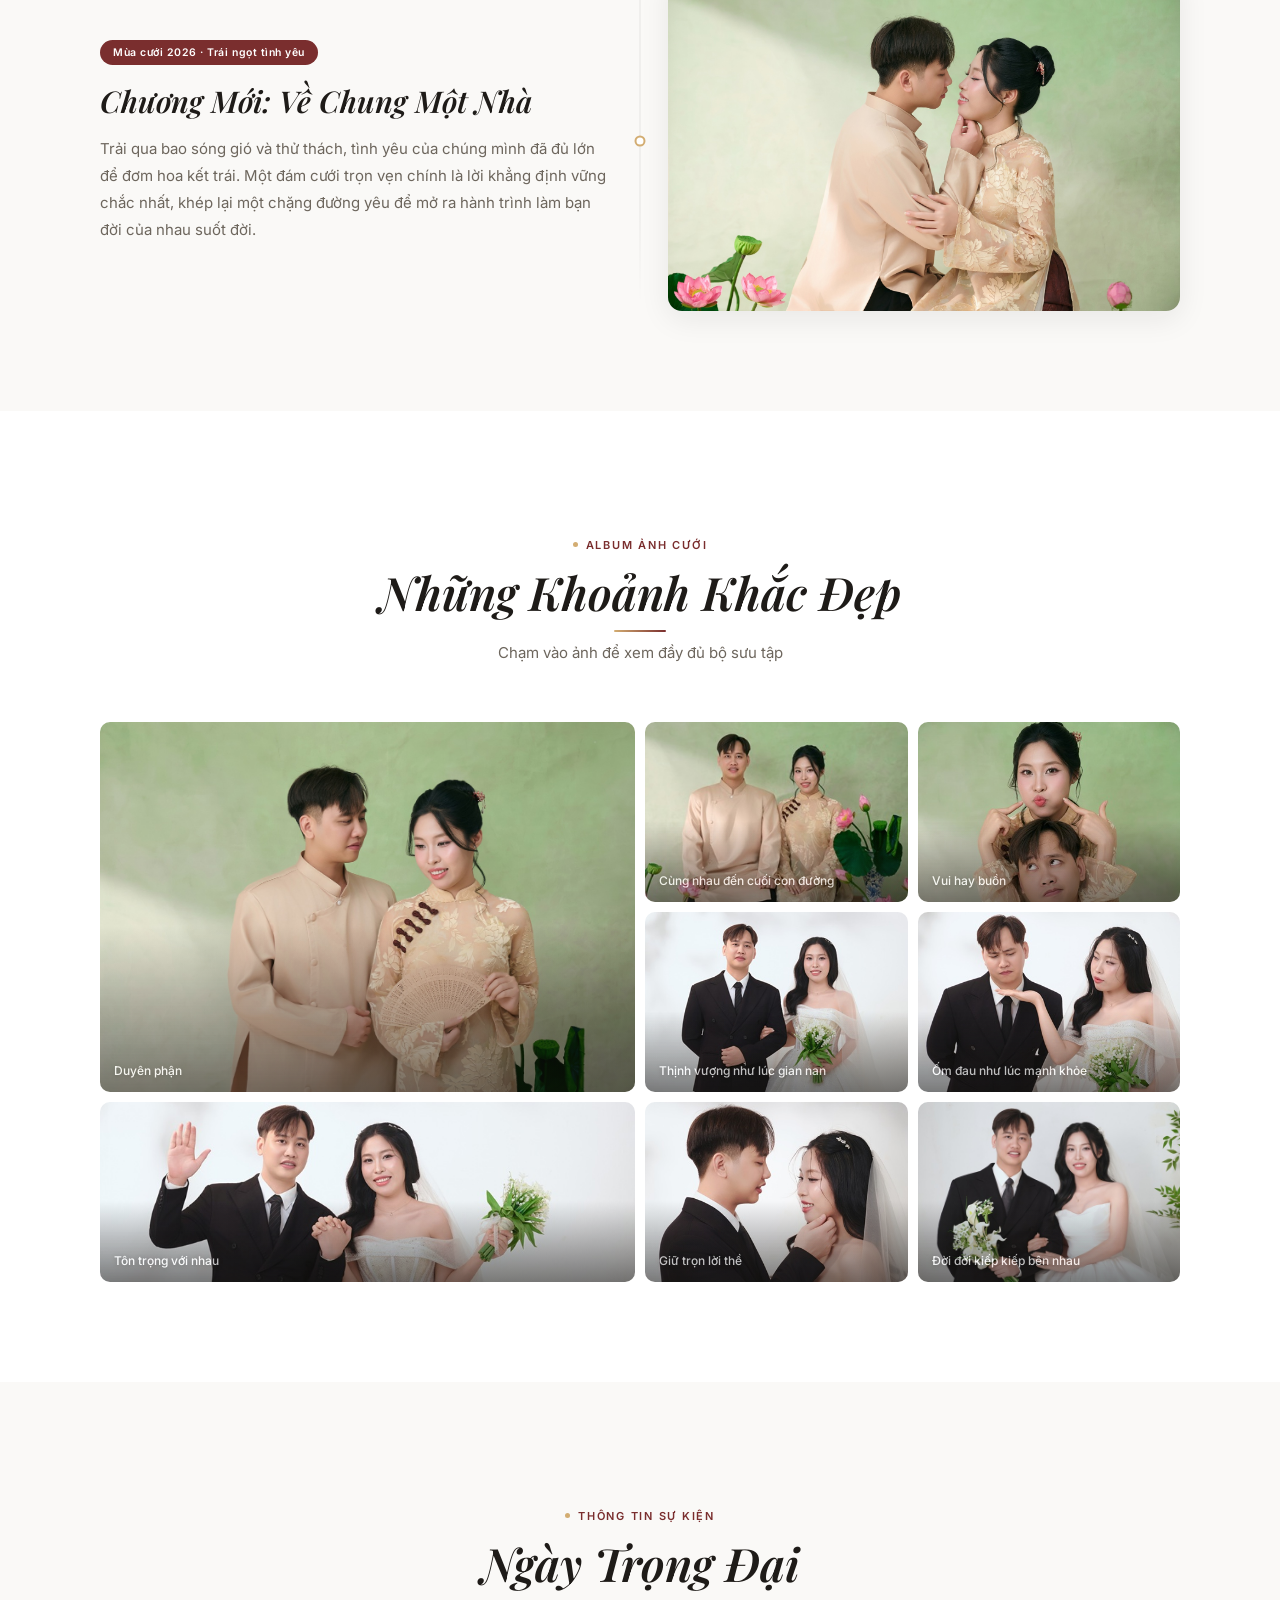
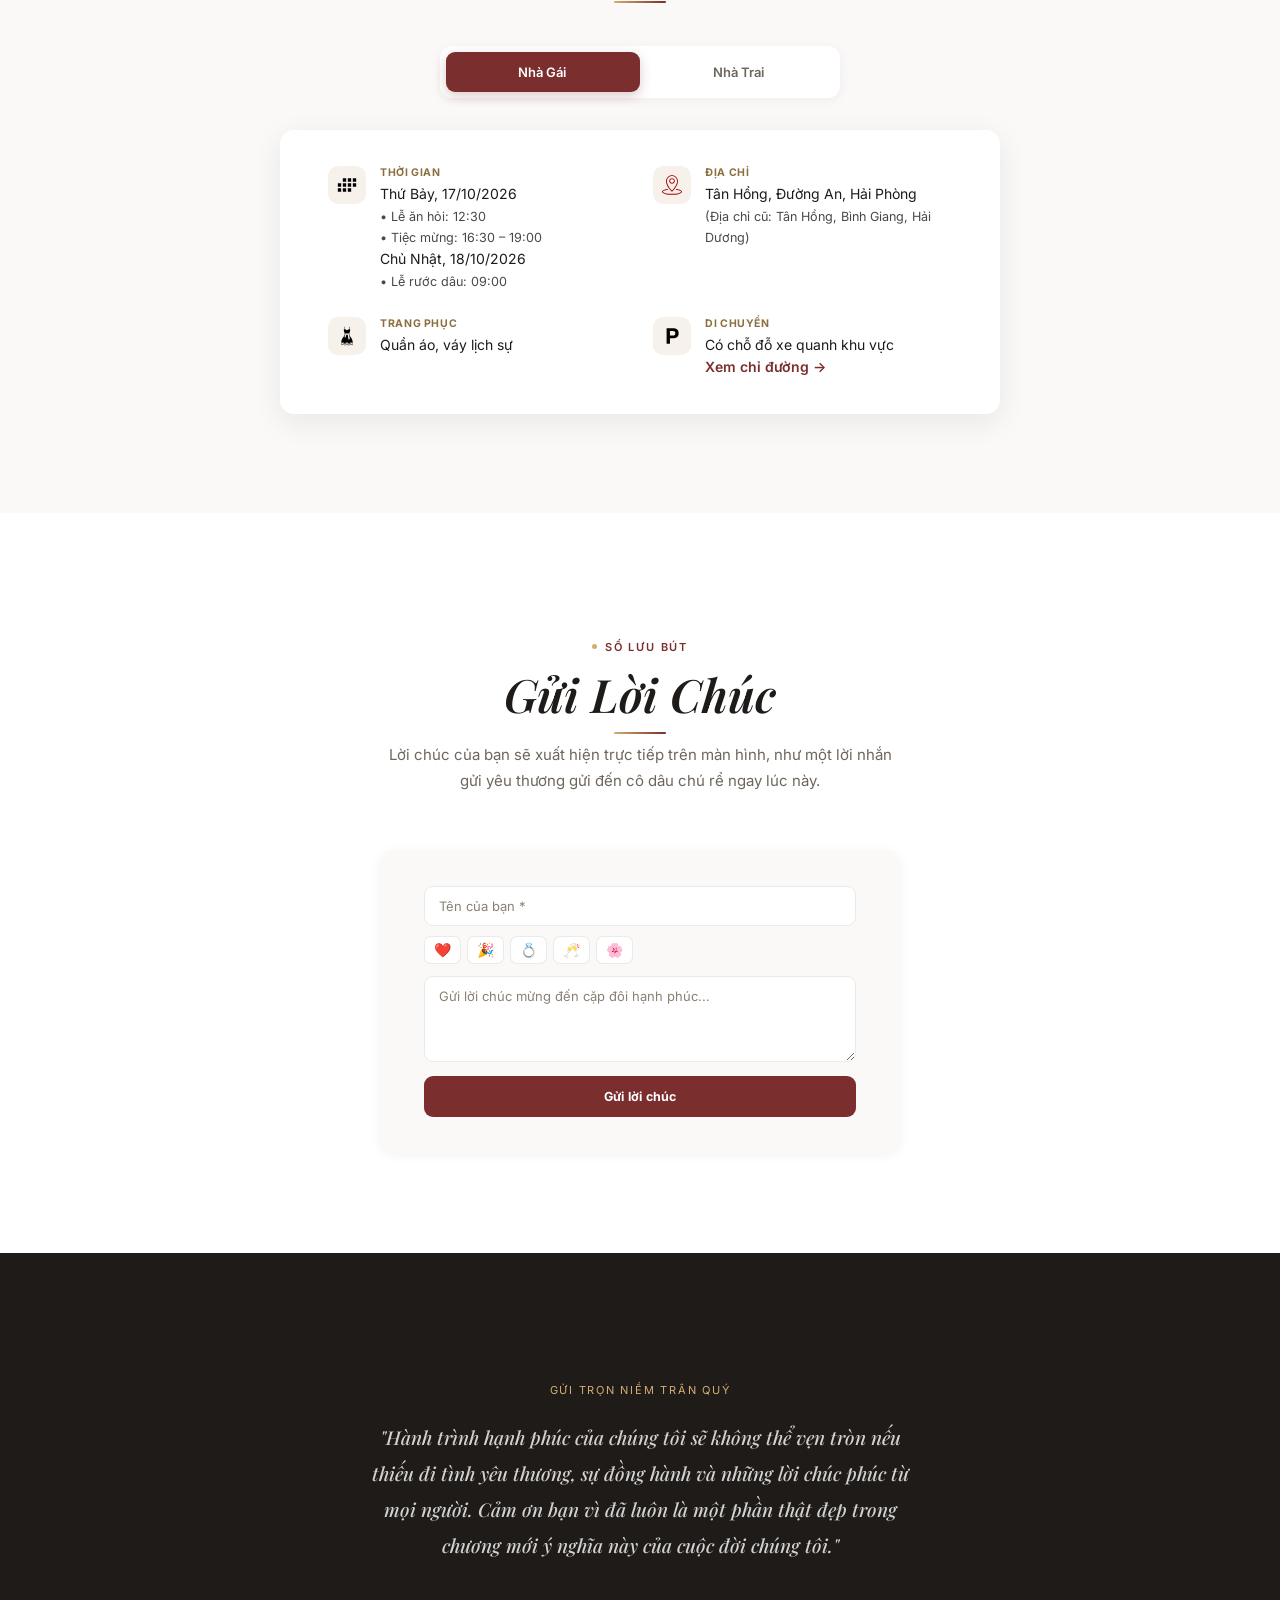
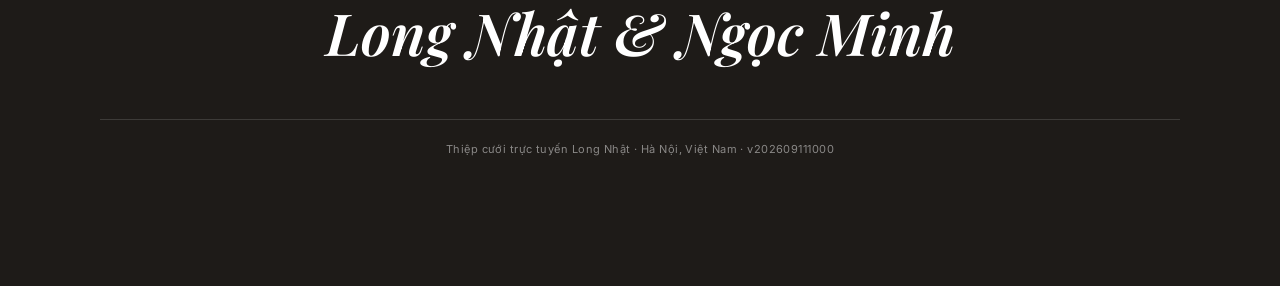
==== commit debea3d7: "tnl-updated" ====
--- a/NhatMinh/index.html
+++ b/NhatMinh/index.html
@@ -23,10 +23,8 @@
   <meta property="og:title" content="Thiệp Cưới Long Nhật & Ngọc Minh · 18.10.2026">
   <meta property="og:description"
     content="Trân trọng kính mời bạn đến chung vui cùng Long Nhật & Ngọc Minh. Bấm để xem thiệp mời và gửi lời chúc!">
-  <meta property="og:image"
-    content="https://thiepcuoinhatminh.online/assets/img/hero-img-wrap/meta.jpg">
-  <meta property="og:image:secure_url"
-    content="https://thiepcuoinhatminh.online/assets/img/hero-img-wrap/meta.jpg">
+  <meta property="og:image" content="https://thiepcuoinhatminh.online/assets/img/hero-img-wrap/meta.jpg">
+  <meta property="og:image:secure_url" content="https://thiepcuoinhatminh.online/assets/img/hero-img-wrap/meta.jpg">
   <meta property="og:image:type" content="image/jpeg">
   <meta property="og:image:width" content="1200">
   <meta property="og:image:height" content="630">
@@ -37,8 +35,7 @@
   <meta name="twitter:title" content="Thiệp Cưới Long Nhật & Ngọc Minh · 18.10.2026">
   <meta name="twitter:description"
     content="Trân trọng kính mời bạn đến chung vui cùng Long Nhật & Ngọc Minh, Chủ Nhật 18/10/2026 tại Ngọc Hòa, Ninh Giang, Hải Phòng.">
-  <meta name="twitter:image"
-    content="https://thiepcuoinhatminh.online/assets/img/hero-img-wrap/meta.jpg">
+  <meta name="twitter:image" content="https://thiepcuoinhatminh.online/assets/img/hero-img-wrap/meta.jpg">
 
   <!-- ══ FAVICON / GIAO DIỆN THANH ĐỊA CHỈ ══ -->
   <link rel="icon" type="image/jpeg" href="https://thiepcuoinhatminh.online/assets/img/logo.ico">
@@ -3895,7 +3892,7 @@
             <div class="step-card">
               <div class="step-date">18 · 10</div>
               <div class="step-name">Vu Quy</div>
-              <div class="step-time">11:30</div>
+              <div class="step-time">11:00</div>
               <div class="step-desc">Lễ tơ hồng, rượu giao bôi</div>
             </div>
           </div>
@@ -4182,7 +4179,14 @@
                 </svg></div>
               <div>
                 <div class="detail-label">Thời gian</div>
-                <div class="detail-value">Thứ Bảy, 17/10/2026<br>07:30 – 11:00 sáng (Lễ ăn hỏi)</div>
+                <div class="detail-value">
+                  Thứ Bảy, 17/10/2026<br>
+                  <span style="font-size: 0.9em; opacity: 0.8;">• Lễ ăn hỏi: 12:30</span><br>
+                  <span style="font-size: 0.9em; opacity: 0.8;">• Tiệc mừng: 16:30 – 19:00</span>
+                  <br>
+                  Chủ Nhật, 18/10/2026<br>
+                  <span style="font-size: 0.9em; opacity: 0.8;">• Lễ rước dâu: 09:00</span>
+                </div>
               </div>
             </div>
             <div class="detail-item">
@@ -4194,7 +4198,7 @@
                 </svg></div>
               <div>
                 <div class="detail-label">Địa chỉ</div>
-                <div class="detail-value">Tân Hồng, Đường An<br>Hải Phòng</div>
+                <div class="detail-value">Tân Hồng, Đường An, Hải Phòng <br><span style="font-size: 0.9em; opacity: 0.8;">(Địa chỉ cũ: Tân Hồng, Bình Giang, Hải Dương)</span></div>
               </div>
             </div>
             <div class="detail-item">
@@ -4244,7 +4248,13 @@
                 </svg></div>
               <div>
                 <div class="detail-label">Thời gian</div>
-                <div class="detail-value">Chủ Nhật, 18/10/2026<br>18:00 – 21:30 (đón khách từ 17:30)</div>
+                <div class="detail-value">
+                  Thứ Bảy, 17/10/2026<br>
+                  <span style="font-size: 0.9em; opacity: 0.8;">• Tiệc mừng: 16:30 – 19:00</span>
+                  <br>
+                  Chủ Nhật, 18/10/2026<br>
+                  <span style="font-size: 0.9em; opacity: 0.8;">• Lễ vu quy: 11:00</span>
+                </div>
               </div>
             </div>
             <div class="detail-item">
@@ -4254,7 +4264,7 @@
                       d="M512 1012.8c-253.6 0-511.2-54.4-511.2-158.4 0-92.8 198.4-131.2 283.2-143.2h3.2c12 0 22.4 8.8 24 20.8 0.8 6.4-0.8 12.8-4.8 17.6-4 4.8-9.6 8.8-16 9.6-176.8 25.6-242.4 72-242.4 96 0 44.8 180.8 110.4 463.2 110.4s463.2-65.6 463.2-110.4c0-24-66.4-70.4-244.8-96-6.4-0.8-12-4-16-9.6-4-4.8-5.6-11.2-4.8-17.6 1.6-12 12-20.8 24-20.8h3.2c85.6 12 285.6 50.4 285.6 143.2 0.8 103.2-256 158.4-509.6 158.4z m-16.8-169.6c-12-11.2-288.8-272.8-288.8-529.6 0-168 136.8-304.8 304.8-304.8S816 145.6 816 313.6c0 249.6-276.8 517.6-288.8 528.8l-16 16-16-15.2zM512 56.8c-141.6 0-256.8 115.2-256.8 256.8 0 200.8 196 416 256.8 477.6 61.6-63.2 257.6-282.4 257.6-477.6C768.8 172.8 653.6 56.8 512 56.8z m0 392.8c-80 0-144.8-64.8-144.8-144.8S432 160 512 160c80 0 144.8 64.8 144.8 144.8 0 80-64.8 144.8-144.8 144.8zM512 208c-53.6 0-96.8 43.2-96.8 96.8S458.4 401.6 512 401.6c53.6 0 96.8-43.2 96.8-96.8S564.8 208 512 208z"
                       fill="" />
                   </svg></span></div>
-              <div class="detail-value">Ngọc Hòa, Ninh Giang<br>Hải Phòng</div>
+              <div class="detail-value">Ngọc Hòa, Ninh Giang, Hải Phòng <br><span style="font-size: 0.9em; opacity: 0.8;">(Địa chỉ cũ: Ngọc Hòa, Vĩnh Hòa, Ninh Giang, Hải Dương)</span></div>
             </div>
 
             <div class="detail-item">
@@ -4302,7 +4312,8 @@
       <div class="sec-head center" data-reveal="up">
         <div class="eyebrow" style="justify-content:center"><span class="dot"></span>Sổ lưu bút</div>
         <h2 class="sec-title">Gửi Lời Chúc</h2>
-        <p class="sec-desc" style="margin:0 auto">Lời chúc của bạn sẽ xuất hiện trực tiếp trên màn hình, như một lời nhắn gửi yêu thương gửi đến cô dâu chú rể ngay lúc này.</p>
+        <p class="sec-desc" style="margin:0 auto">Lời chúc của bạn sẽ xuất hiện trực tiếp trên màn hình, như một lời
+          nhắn gửi yêu thương gửi đến cô dâu chú rể ngay lúc này.</p>
       </div>
       <div class="gb-form gb-single" data-reveal="up">
         <input class="gb-in" id="gb-name" placeholder="Tên của bạn *" type="text">
@@ -4946,7 +4957,6 @@
         { glyphs: ['💗', '❤️', '💕'], size: [13, 22], dur: [8, 13], drift: 34, sway: 1, weight: 3 },
         { glyphs: ['🌸', '🌺', '🌷'], size: [15, 24], dur: [9, 15], drift: 42, sway: 1.3, spin: true, weight: 3 },
         { glyphs: ['❄️'], size: [10, 17], dur: [7, 12], drift: 26, sway: .8, spin: true, weight: 2 },
-        { glyphs: ['💋'], size: [14, 19], dur: [9, 14], drift: 30, sway: .9, weight: 1.4 },
         { glyphs: ['🫧'], size: [8, 16], dur: [8, 13], drift: 24, sway: .6, rise: true, weight: 2 },
         { glyphs: ['✨'], size: [9, 14], dur: [8, 12], drift: 20, sway: .5, weight: 1.2 },
       ];
@@ -5044,8 +5054,8 @@
   <div id="weatherBox">Đang tải thời tiết...</div>
   <script>
     window.addEventListener('load', () => setTimeout(() => loaderOverlay.classList.add('hide'), 900));
-    fetch('https://api.open-meteo.com/v1/forecast?latitude=21.0285&longitude=105.8542&current=temperature_2m')
-      .then(r => r.json()).then(d => weatherBox.innerHTML = '🌤️ Hà Nội<br>' + d.current.temperature_2m + '°C').catch(() => weatherBox.innerHTML = '🌤️ Hà Nội');
+    fetch('https://api.open-meteo.com/v1/forecast?latitude=20.7549014&longitude=106.3774058&current=temperature_2m')
+      .then(r => r.json()).then(d => weatherBox.innerHTML = '🌤️ Hải Phòng<br>' + d.current.temperature_2m + '°C').catch(() => weatherBox.innerHTML = '🌤️ Hải Phòng');
   </script>
   <!-- ══ TOAST — thông báo đẹp thay cho alert() mặc định của trình duyệt ══ -->
   <style>
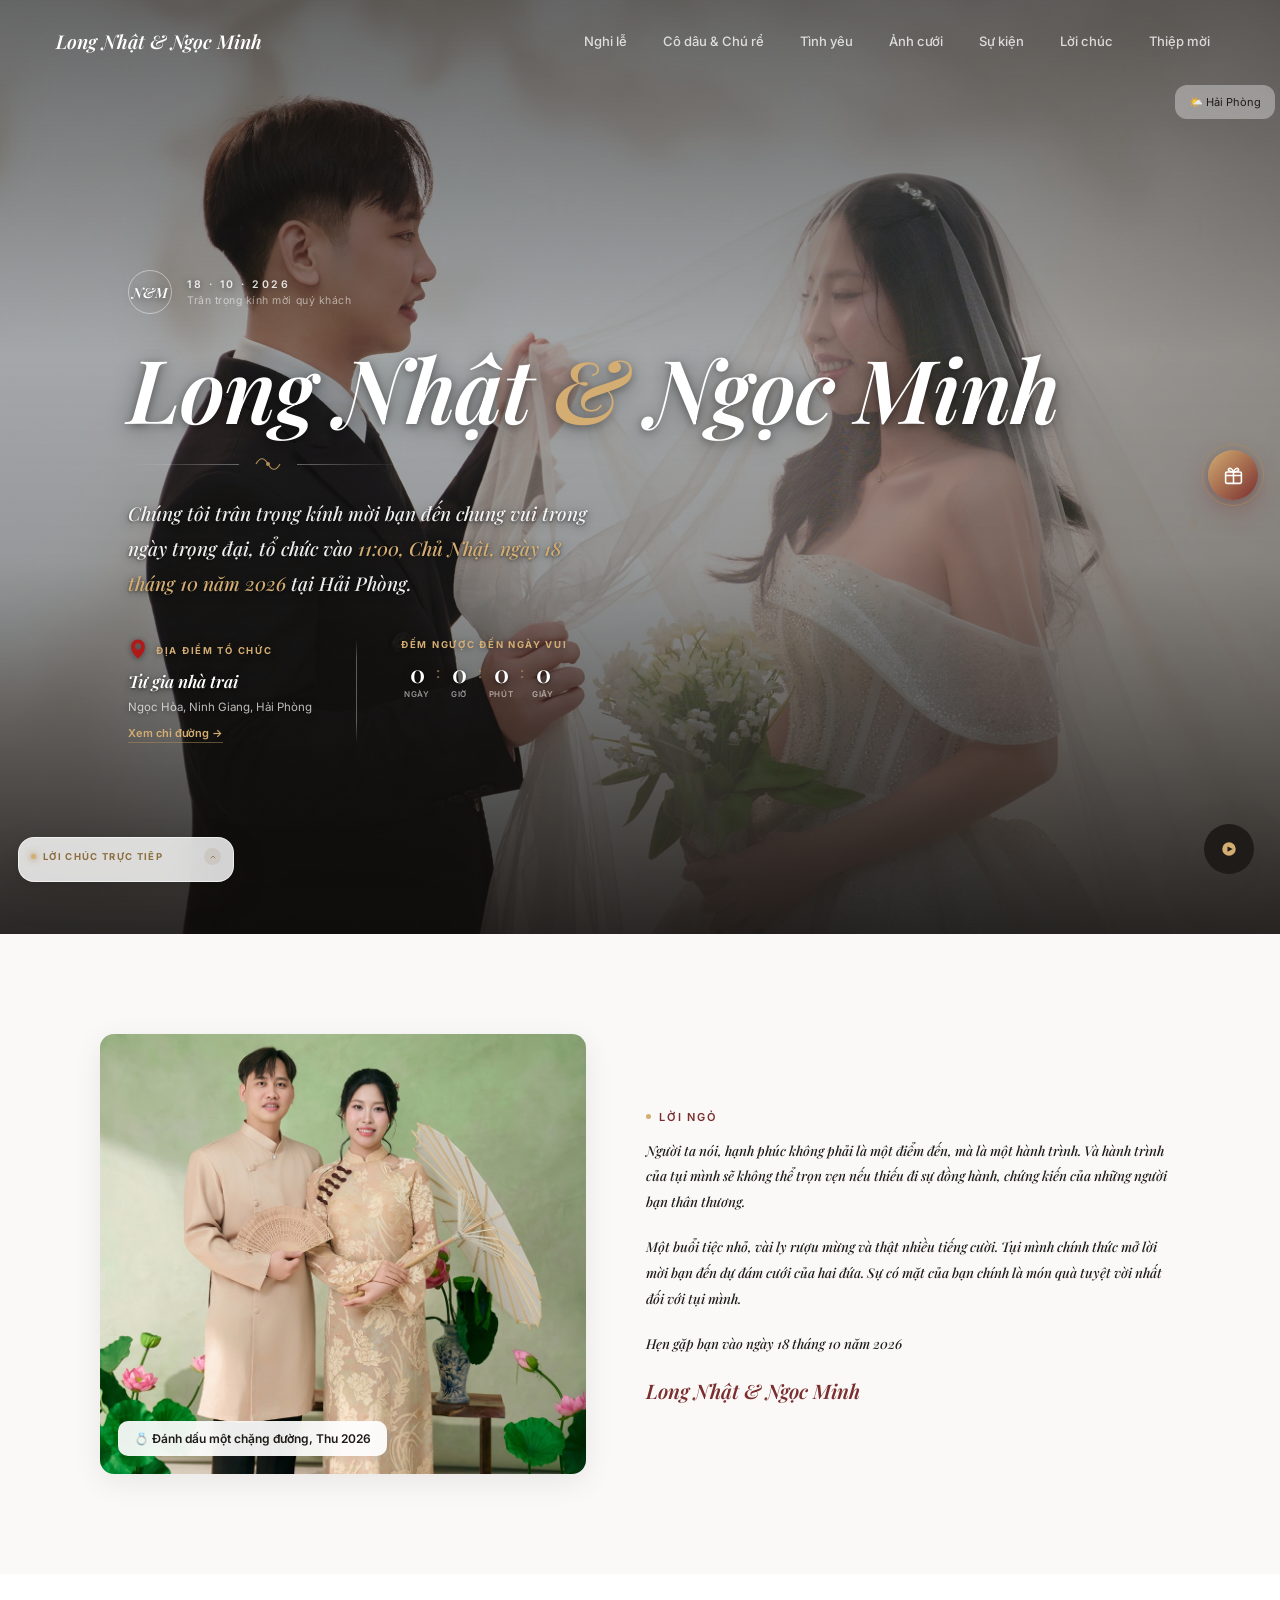
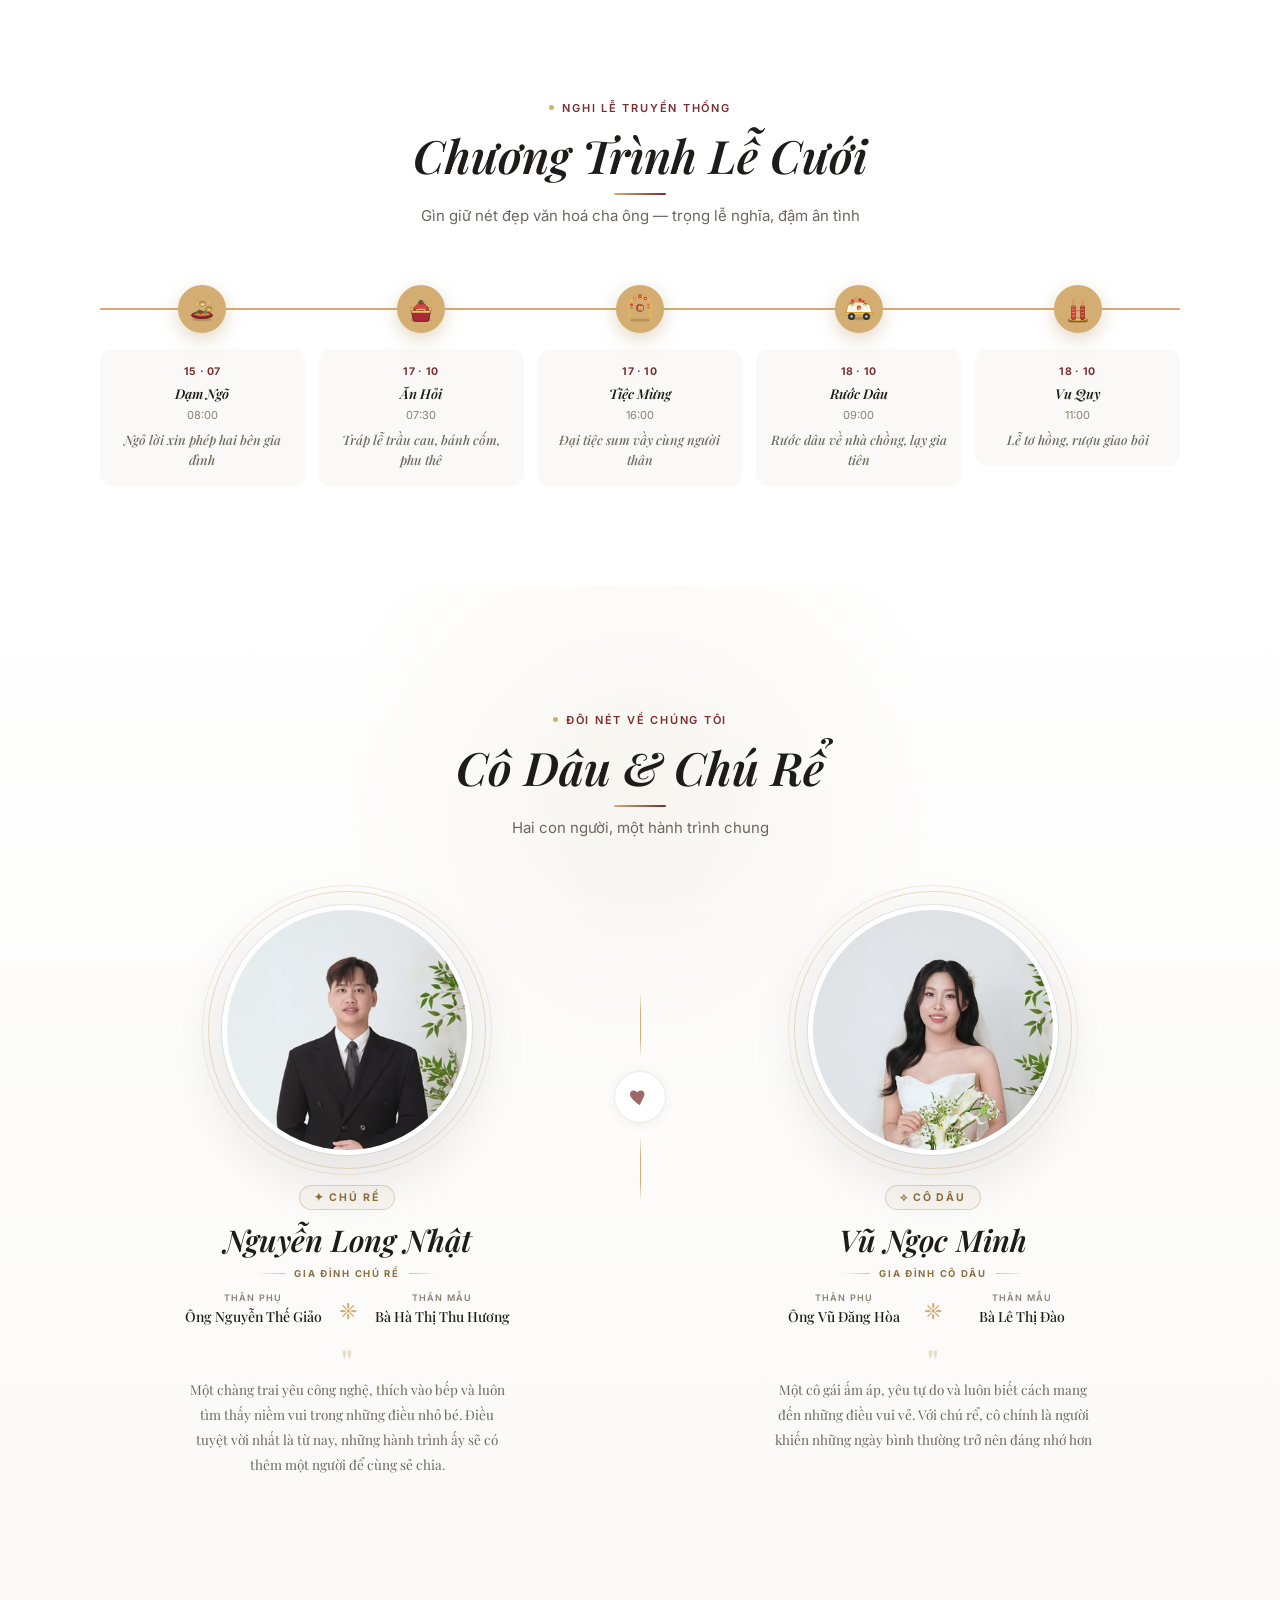
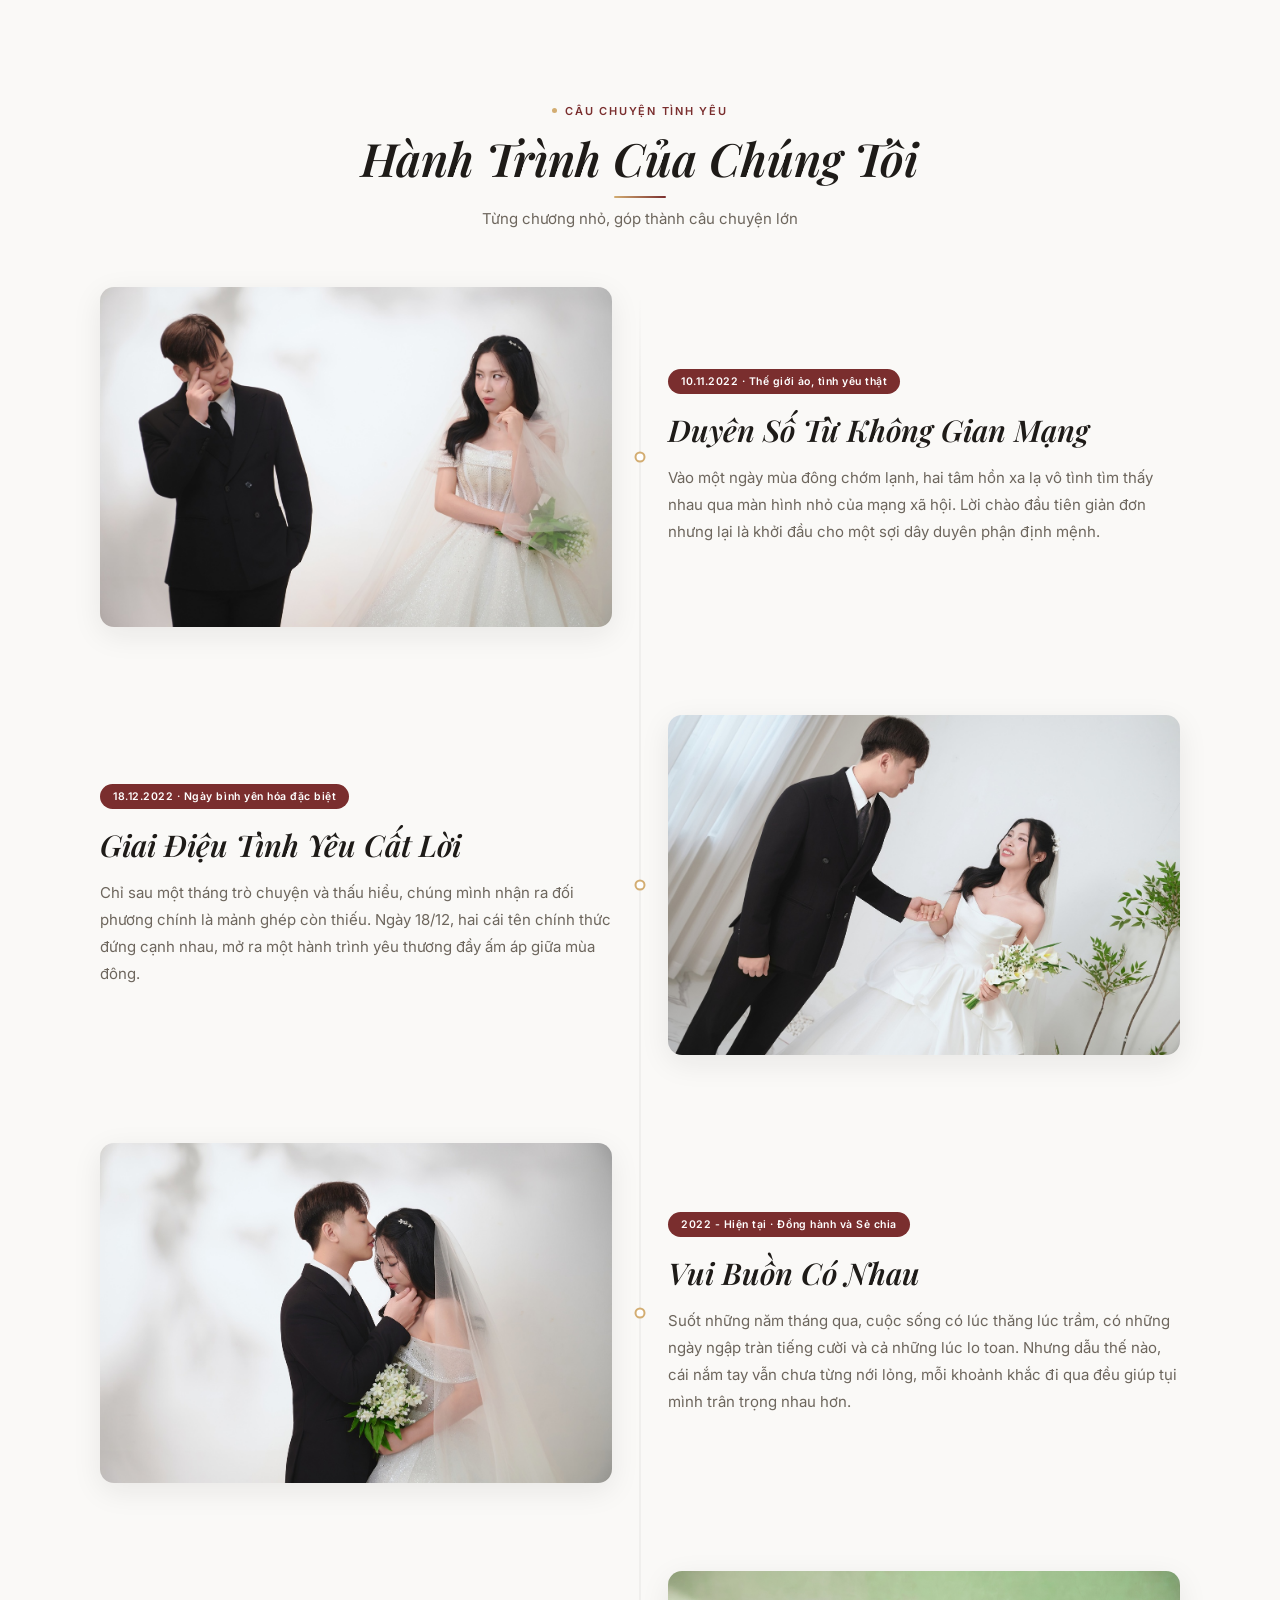
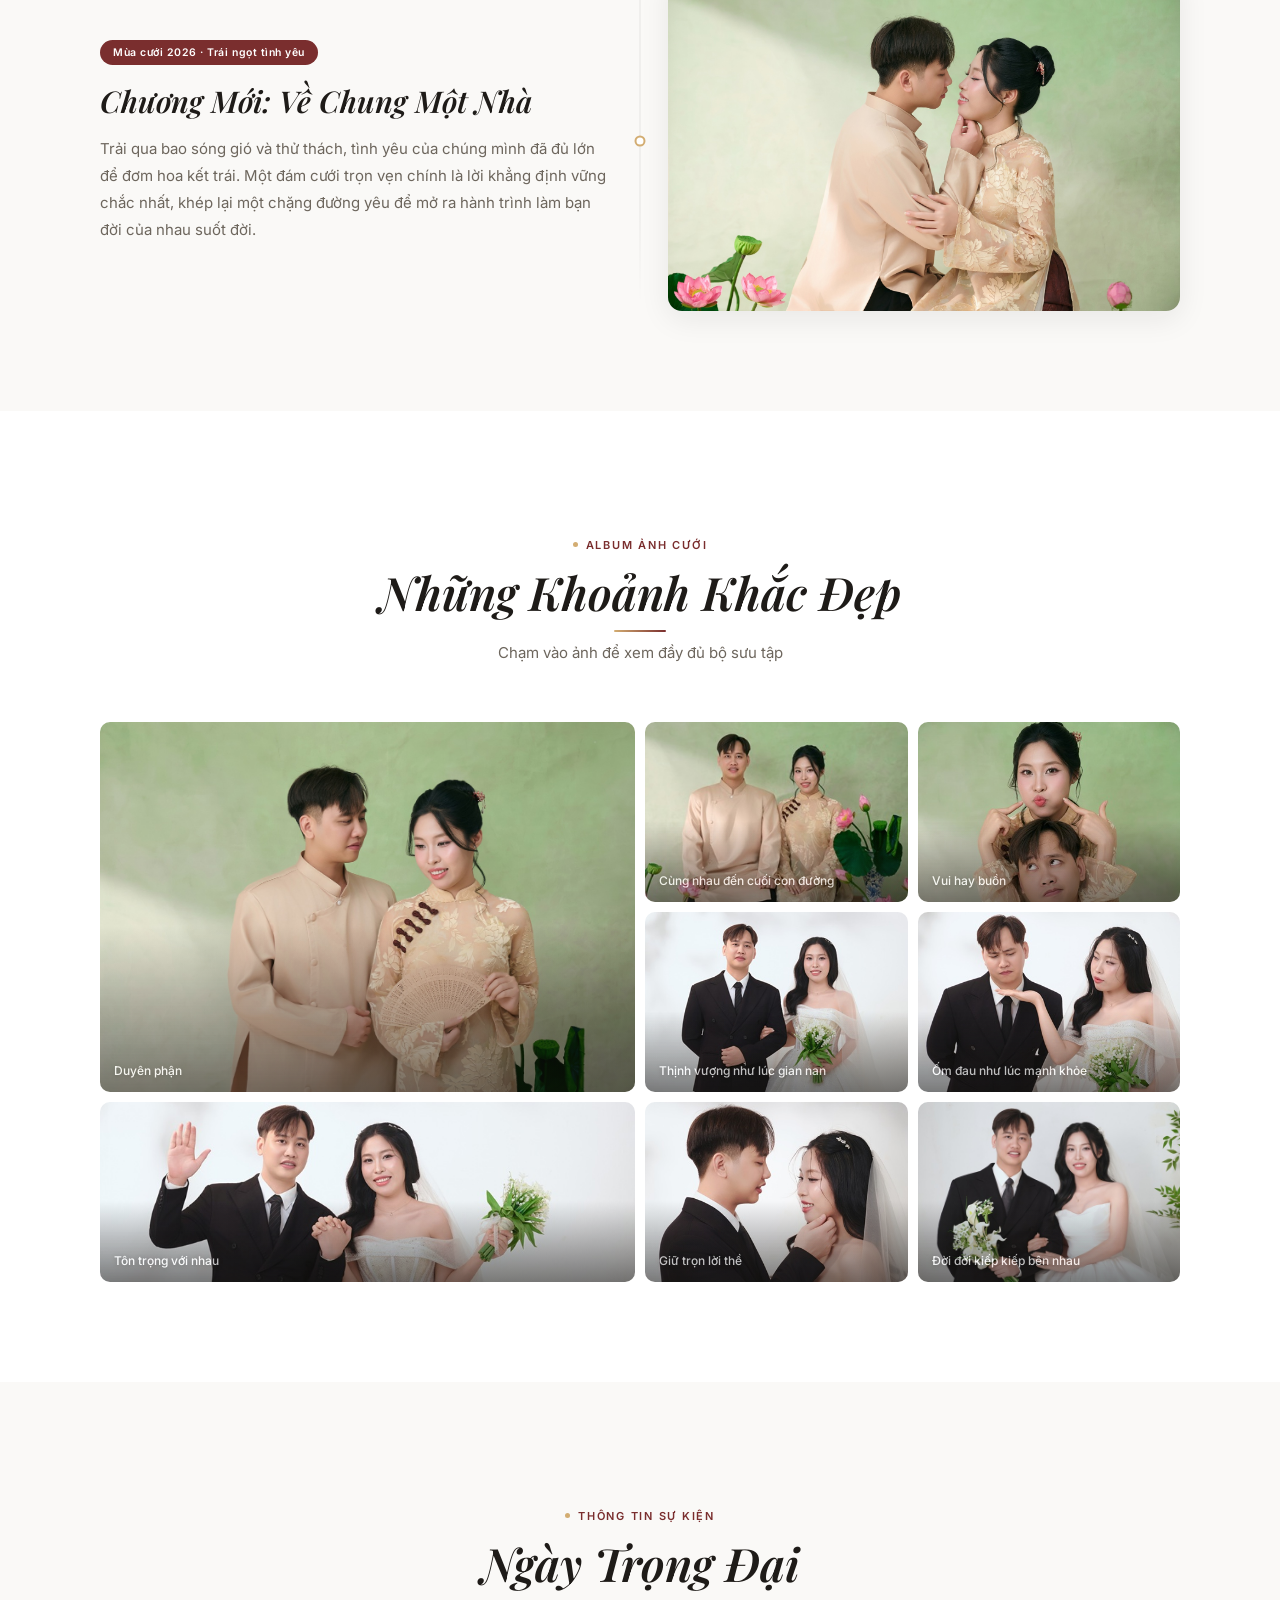
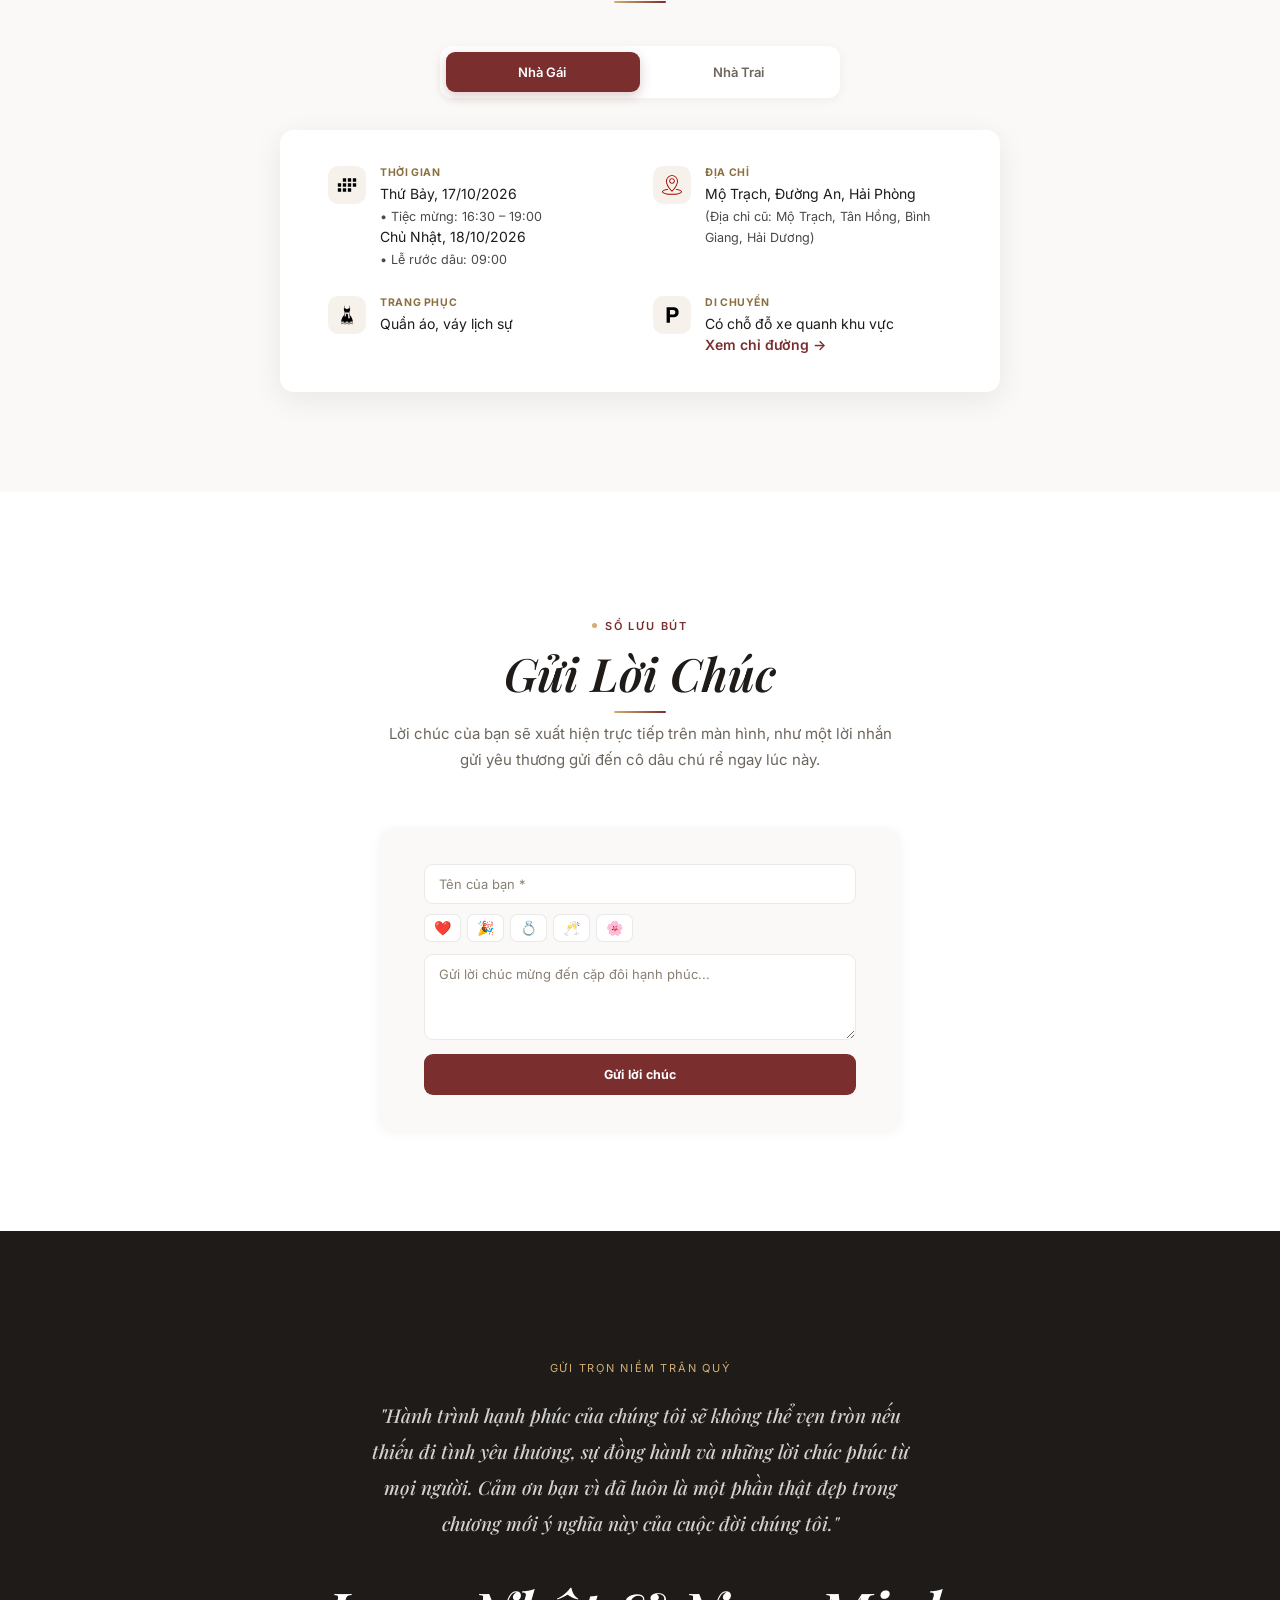
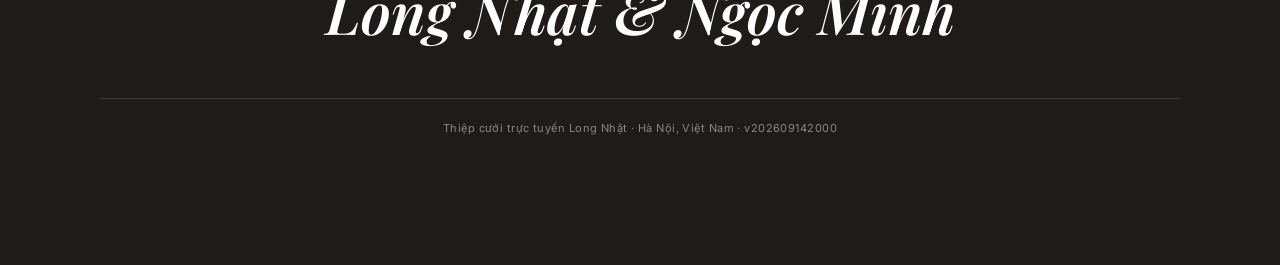
==== commit c44f7293: "nhatnl-updated" ====
--- a/NhatMinh/index.html
+++ b/NhatMinh/index.html
@@ -4181,7 +4181,7 @@
                 <div class="detail-label">Thời gian</div>
                 <div class="detail-value">
                   Thứ Bảy, 17/10/2026<br>
-                  <span style="font-size: 0.9em; opacity: 0.8;">• Lễ ăn hỏi: 12:30</span><br>
+                  <!-- <span style="font-size: 0.9em; opacity: 0.8;">• Lễ ăn hỏi: 12:30</span><br> -->
                   <span style="font-size: 0.9em; opacity: 0.8;">• Tiệc mừng: 16:30 – 19:00</span>
                   <br>
                   Chủ Nhật, 18/10/2026<br>
@@ -4198,7 +4198,9 @@
                 </svg></div>
               <div>
                 <div class="detail-label">Địa chỉ</div>
-                <div class="detail-value">Tân Hồng, Đường An, Hải Phòng <br><span style="font-size: 0.9em; opacity: 0.8;">(Địa chỉ cũ: Tân Hồng, Bình Giang, Hải Dương)</span></div>
+                <div class="detail-value">Mộ Trạch, Đường An, Hải Phòng <br><span
+                    style="font-size: 0.9em; opacity: 0.8;">(Địa chỉ cũ: Mộ Trạch, Tân Hồng, Bình Giang, Hải
+                    Dương)</span></div>
               </div>
             </div>
             <div class="detail-item">
@@ -4264,7 +4266,9 @@
                       d="M512 1012.8c-253.6 0-511.2-54.4-511.2-158.4 0-92.8 198.4-131.2 283.2-143.2h3.2c12 0 22.4 8.8 24 20.8 0.8 6.4-0.8 12.8-4.8 17.6-4 4.8-9.6 8.8-16 9.6-176.8 25.6-242.4 72-242.4 96 0 44.8 180.8 110.4 463.2 110.4s463.2-65.6 463.2-110.4c0-24-66.4-70.4-244.8-96-6.4-0.8-12-4-16-9.6-4-4.8-5.6-11.2-4.8-17.6 1.6-12 12-20.8 24-20.8h3.2c85.6 12 285.6 50.4 285.6 143.2 0.8 103.2-256 158.4-509.6 158.4z m-16.8-169.6c-12-11.2-288.8-272.8-288.8-529.6 0-168 136.8-304.8 304.8-304.8S816 145.6 816 313.6c0 249.6-276.8 517.6-288.8 528.8l-16 16-16-15.2zM512 56.8c-141.6 0-256.8 115.2-256.8 256.8 0 200.8 196 416 256.8 477.6 61.6-63.2 257.6-282.4 257.6-477.6C768.8 172.8 653.6 56.8 512 56.8z m0 392.8c-80 0-144.8-64.8-144.8-144.8S432 160 512 160c80 0 144.8 64.8 144.8 144.8 0 80-64.8 144.8-144.8 144.8zM512 208c-53.6 0-96.8 43.2-96.8 96.8S458.4 401.6 512 401.6c53.6 0 96.8-43.2 96.8-96.8S564.8 208 512 208z"
                       fill="" />
                   </svg></span></div>
-              <div class="detail-value">Ngọc Hòa, Ninh Giang, Hải Phòng <br><span style="font-size: 0.9em; opacity: 0.8;">(Địa chỉ cũ: Ngọc Hòa, Vĩnh Hòa, Ninh Giang, Hải Dương)</span></div>
+              <div class="detail-value">Ngọc Hòa, Ninh Giang, Hải Phòng <br><span
+                  style="font-size: 0.9em; opacity: 0.8;">(Địa chỉ cũ: Ngọc Hòa, Vĩnh Hòa, Ninh Giang, Hải Dương)</span>
+              </div>
             </div>
 
             <div class="detail-item">
@@ -4342,7 +4346,7 @@
         tình yêu thương, sự đồng hành và những lời chúc phúc từ mọi người. Cảm ơn bạn vì đã luôn là một phần thật đẹp
         trong chương mới ý nghĩa này của cuộc đời chúng tôi."</div>
       <div class="thanks-names" data-reveal="up">Long Nhật &amp; Ngọc Minh</div>
-      <div class="thanks-footer" data-reveal="up">Thiệp cưới trực tuyến Long Nhật · Hà Nội, Việt Nam · v202609111000
+      <div class="thanks-footer" data-reveal="up">Thiệp cưới trực tuyến Long Nhật · Hà Nội, Việt Nam · v202609142000
       </div>
     </div>
   </section>
@@ -4359,36 +4363,36 @@
       const logs = [];
       let badge, panel;
       const ensureUI = function () {
-        if (badge) return;
-        badge = document.createElement('div');
-        badge.textContent = '⚠';
+       if (badge) return;
+       badge = document.createElement('div');
+       badge.textContent = '⚠';
         badge.setAttribute('style', 'position:fixed;top:8px;left:8px;z-index:999999;width:26px;height:26px;border-radius:50%;background:#c0392b;color:#fff;font-size:14px;display:flex;align-items:center;justify-content:center;box-shadow:0 2px 8px rgba(0,0,0,.4);cursor:pointer;font-family:sans-serif;');
-        panel = document.createElement('div');
+       panel = document.createElement('div');
         panel.setAttribute('style', 'position:fixed;top:40px;left:8px;right:8px;z-index:999999;max-height:60vh;overflow:auto;background:#1c1c1c;color:#eee;font:12px/1.5 monospace;padding:10px;border-radius:8px;display:none;white-space:pre-wrap;word-break:break-word;box-shadow:0 8px 24px rgba(0,0,0,.5);');
         badge.onclick = () => { panel.style.display = panel.style.display === 'none' ? 'block' : 'none'; };
         document.body.appendChild(badge);
-        document.body.appendChild(panel);
+       document.body.appendChild(panel);
       }
       const report = function (msg) {
         try {
-          logs.push(msg);
-          ensureUI();
-          panel.textContent = logs.join('\n\n---\n\n');
-          badge.style.display = 'flex';
+         logs.push(msg);
+         ensureUI();
+         panel.textContent = logs.join('\n\n---\n\n');
+         badge.style.display = 'flex';
         } catch (e) { /* im lặng, đây chỉ là công cụ debug phụ trợ */ }
-      }
+     }
       window.addEventListener('error', (e) => {
-        report('LỖI JS: ' + (e.message || '?') + '\nFile: ' + (e.filename || '?') + ':' + (e.lineno || '?') + ':' + (e.colno || '?'));
+       report('LỖI JS: ' + (e.message || '?') + '\nFile: ' + (e.filename || '?') + ':' + (e.lineno || '?') + ':' + (e.colno || '?'));
       });
       window.addEventListener('unhandledrejection', (e) => {
-        report('PROMISE LỖI: ' + (e.reason && e.reason.message ? e.reason.message : String(e.reason)));
+       report('PROMISE LỖI: ' + (e.reason && e.reason.message ? e.reason.message : String(e.reason)));
       });
       const origConsoleError = console.error.bind(console);
       console.error = function (...args) {
-        report('console.error: ' + args.map(a => (a && a.message) ? a.message : String(a)).join(' '));
-        origConsoleError(...args);
+       report('console.error: ' + args.map(a => (a && a.message) ? a.message : String(a)).join(' '));
+       origConsoleError(...args);
       };
-      window.__wcDebugReport = report;
+     window.__wcDebugReport = report;
     })();
 
     // ══ AN TOÀN CHO REVEAL: chạy TRƯỚC TIÊN, tách try/catch riêng ══
@@ -4510,7 +4514,7 @@
     try {
       // ── MUSIC ──
       const aud = document.getElementById('audio');
-      if (aud) aud.volume = 0.5; // giảm âm lượng nhạc nền còn 50%
+      if (aud) aud.volume = 0.2; // giảm âm lượng nhạc nền còn 50%
       const musicBtn = document.getElementById('music-btn');
       const iPlay = document.getElementById('ico-play');
       const iPause = document.getElementById('ico-pause');
@@ -4736,7 +4740,7 @@
 
     // Lời chúc mặc định — chỉ dùng để hiển thị tạm trong lúc đang tải dữ liệu
     // thật từ Google Sheet, hoặc khi chưa cấu hình WISH_API_URL / mất mạng.
-    const initWishes = [
+     const initWishes = [
       { name: 'Lan Anh', text: 'Chúc mừng đám cưới Long Nhật và Ngọc Minh! Chúc hai bạn mãi mãi hạnh phúc, sức khoẻ và thịnh vượng!' },
       { name: 'Hùng & Linh', text: 'Ước chúc đôi uyên ương trăm năm hạnh phúc. Gia đình luôn sum vầy, ấm áp yêu thương!' },
       { name: 'Minh Châu', text: 'Tình yêu đẹp nhất là khi hai người cùng nhìn về một hướng. Chúc mừng hai bạn!' },
@@ -5200,103 +5204,91 @@
   <!-- ══ LOGIC POPUP THIỆP MỜI CÁ NHÂN HÓA ══ -->
   <script>
       (function () {
-        const overlay = document.getElementById('invite-modal-overlay');
-        const envelope = document.getElementById('invite-envelope');
-        const seal = document.getElementById('invite-seal');
-        const flap = document.getElementById('invite-flap');
-        const closeBtn = document.getElementById('invite-modal-close');
-        const ctaBtn = document.getElementById('invite-cta-btn');
-        const nameEl = document.getElementById('invite-guest-name');
-        if (!overlay || !envelope) return;
-
-        // ── Lấy tên khách từ URL, hỗ trợ vài kiểu tham số thường dùng ──
-        // Ví dụ: ?to=Nguyen+Van+A  hoặc  ?ten=Nguyễn Văn A  hoặc ?name=... / ?guest=...
-        const getGuestName = function () {
-          try {
-            // Dùng "#to=..." (URL fragment) thay vì "?to=..." (query string) làm cách chính:
-            // trình duyệt KHÔNG gửi phần sau dấu # lên server, nên Facebook/Zalo/Messenger khi
-            // quét link để tạo banner luôn thấy đây là CÙNG MỘT URL gốc (đã có sẵn banner từ lần
-            // quét đầu), dù bạn đổi tên khách khác nhau cho từng người — không bị mất banner nữa.
-            // Vẫn đọc thêm "?to=..." để không phá các link cũ đã gửi trước đó theo kiểu query string.
-            const hashParams = new URLSearchParams(window.location.hash.replace(/^#/, ''));
-            const searchParams = new URLSearchParams(window.location.search);
-            const raw = hashParams.get('to') || hashParams.get('ten') || hashParams.get('name') || hashParams.get('guest') || hashParams.get('n')
-              || searchParams.get('to') || searchParams.get('ten') || searchParams.get('name') || searchParams.get('guest') || searchParams.get('n');
-            if (!raw) return '';
-            let val = decodeURIComponent(raw.replace(/\+/g, ' ')).trim();
-            // Viết hoa chữ cái đầu mỗi từ cho đẹp, nếu khách gõ chữ thường
-            // (dùng split theo khoảng trắng thay vì regex \p{L} để tương thích cả các trình duyệt/app cũ)
-            val = val.split(' ').map(function (w) {
-              return w.length ? w.charAt(0).toLocaleUpperCase('vi') + w.slice(1) : w;
-            }).join(' ');
-            return val.slice(0, 60); // giới hạn độ dài để không vỡ layout
-          } catch (e) { return ''; }
-        }
-
-        const guest = getGuestName();
-        if (guest) {
-          nameEl.textContent = guest;
-        }
-
-        let opened = false;
-        let shown = false;
-
-        const lockScroll = function (lock) {
-          document.documentElement.style.overflow = lock ? 'hidden' : '';
-        }
-
-        const showPopup = function () {
-          if (shown) return;
-          shown = true;
-          overlay.classList.add('show');
-          lockScroll(true);
-          // ép reflow để transition opacity chạy mượt
-          requestAnimationFrame(() => requestAnimationFrame(() => overlay.classList.add('visible')));
-        }
-
-        const hidePopup = function () {
-          overlay.classList.remove('visible');
-          lockScroll(false);
-          setTimeout(() => overlay.classList.remove('show'), 550);
-        }
-
-        const openEnvelope = function () {
-          if (opened) return;
-          opened = true;
-          envelope.classList.add('opened');
-        }
-
-        // Cho phép mở lại popup thiệp mời bất cứ lúc nào từ menu — đặt lại về trạng thái phong bì
-        // ĐÓNG để khách được xem trọn vẹn hiệu ứng mở thiệp một lần nữa, không chỉ hiện thẳng ra thiệp.
-        window.reopenInviteCard = function () {
-          opened = false;
-          shown = false;
-          envelope.classList.remove('opened');
-          overlay.classList.remove('show', 'visible');
-          // đợi 1 nhịp để trình duyệt "reset" trước khi hiện lại, tránh giật hình
-          requestAnimationFrame(() => requestAnimationFrame(showPopup));
-        }
-
-        seal && seal.addEventListener('click', openEnvelope);
-        flap && flap.addEventListener('click', (e) => { if (e.target === flap) openEnvelope(); });
-        closeBtn && closeBtn.addEventListener('click', hidePopup);
-        ctaBtn && ctaBtn.addEventListener('click', hidePopup);
-        overlay.addEventListener('click', (e) => { if (e.target === overlay) hidePopup(); });
-        document.addEventListener('keydown', (e) => { if (e.key === 'Escape' && overlay.classList.contains('show')) hidePopup(); });
-
-        // ── Hiện popup sau 5 giây kể từ khi trang mở, chỉ 1 lần / phiên truy cập ──
-        const SESSION_KEY = 'inviteModalShown_longnhat_ngocminh';
-        if (!sessionStorage.getItem(SESSION_KEY)) {
-          setTimeout(() => {
-            showPopup();
-            // Không tự mở phong bì nữa — để khách tự chạm vào con dấu/nắp thư.
-            // Việc tự mở trước đây khiến hiệu ứng mở thiệp bị bỏ lỡ (mở gần như ngay lập tức,
-            // trước khi khách kịp nhìn thấy phong bì đóng), nên cảm giác không mượt / không đẹp.
-            sessionStorage.setItem(SESSION_KEY, '1');
-          }, 5000);
+        try {
+          const overlay = document.getElementById('invite-modal-overlay');
+          const envelope = document.getElementById('invite-envelope');
+          const seal = document.getElementById('invite-seal');
+          const flap = document.getElementById('invite-flap');
+          const closeBtn = document.getElementById('invite-modal-close');
+          const ctaBtn = document.getElementById('invite-cta-btn');
+          const nameEl = document.getElementById('invite-guest-name');
+          if (!overlay || !envelope) return;
+
+          // ── Lấy tên khách từ URL, hỗ trợ vài kiểu tham số thường dùng ──
+          const getGuestName = function () {
+            try {
+              const hashParams = new URLSearchParams(window.location.hash.replace(/^#/, ''));
+              const searchParams = new URLSearchParams(window.location.search);
+              const raw = hashParams.get('to') || hashParams.get('ten') || hashParams.get('name') || hashParams.get('guest') || hashParams.get('n')
+                || searchParams.get('to') || searchParams.get('ten') || searchParams.get('name') || searchParams.get('guest') || searchParams.get('n');
+              if (!raw) return '';
+              let val = decodeURIComponent(raw.replace(/\+/g, ' ')).trim();
+              val = val.split(' ').map(function (w) {
+                return w.length ? w.charAt(0).toLocaleUpperCase('vi') + w.slice(1) : w;
+              }).join(' ');
+              return val.slice(0, 60);
+            } catch (e) { return ''; }
+          }
+
+          const guest = getGuestName();
+          if (guest && nameEl) {
+            nameEl.textContent = guest;
+          }
+
+          let opened = false;
+          let shown = false;
+
+          const lockScroll = function (lock) {
+            document.documentElement.style.overflow = lock ? 'hidden' : '';
+          }
+
+          const showPopup = function () {
+            if (shown) return;
+            shown = true;
+            overlay.classList.add('show');
+            lockScroll(true);
+            requestAnimationFrame(() => requestAnimationFrame(() => overlay.classList.add('visible')));
+          }
+
+          const hidePopup = function () {
+            overlay.classList.remove('visible');
+            lockScroll(false);
+            setTimeout(() => overlay.classList.remove('show'), 550);
+          }
+
+          const openEnvelope = function () {
+            if (opened) return;
+            opened = true;
+            envelope.classList.add('opened');
+          }
+
+          window.reopenInviteCard = function () {
+            opened = false;
+            shown = false;
+            envelope.classList.remove('opened');
+            overlay.classList.remove('show', 'visible');
+            requestAnimationFrame(() => requestAnimationFrame(showPopup));
+          }
+
+          seal && seal.addEventListener('click', openEnvelope);
+          flap && flap.addEventListener('click', (e) => { if (e.target === flap) openEnvelope(); });
+          closeBtn && closeBtn.addEventListener('click', hidePopup);
+          ctaBtn && ctaBtn.addEventListener('click', hidePopup);
+          overlay.addEventListener('click', (e) => { if (e.target === overlay) hidePopup(); });
+          document.addEventListener('keydown', (e) => { if (e.key === 'Escape' && overlay.classList.contains('show')) hidePopup(); });
+
+          const SESSION_KEY = 'inviteModalShown_longnhat_ngocminh';
+          if (!sessionStorage.getItem(SESSION_KEY)) {
+            setTimeout(() => {
+              showPopup();
+              sessionStorage.setItem(SESSION_KEY, '1');
+            }, 5000);
+          }
+        } catch (err) {
+          console.error('Lỗi khởi tạo thiệp mời:', err);
         }
       })();
-  </script>
+</script>
 
 </body>
 
